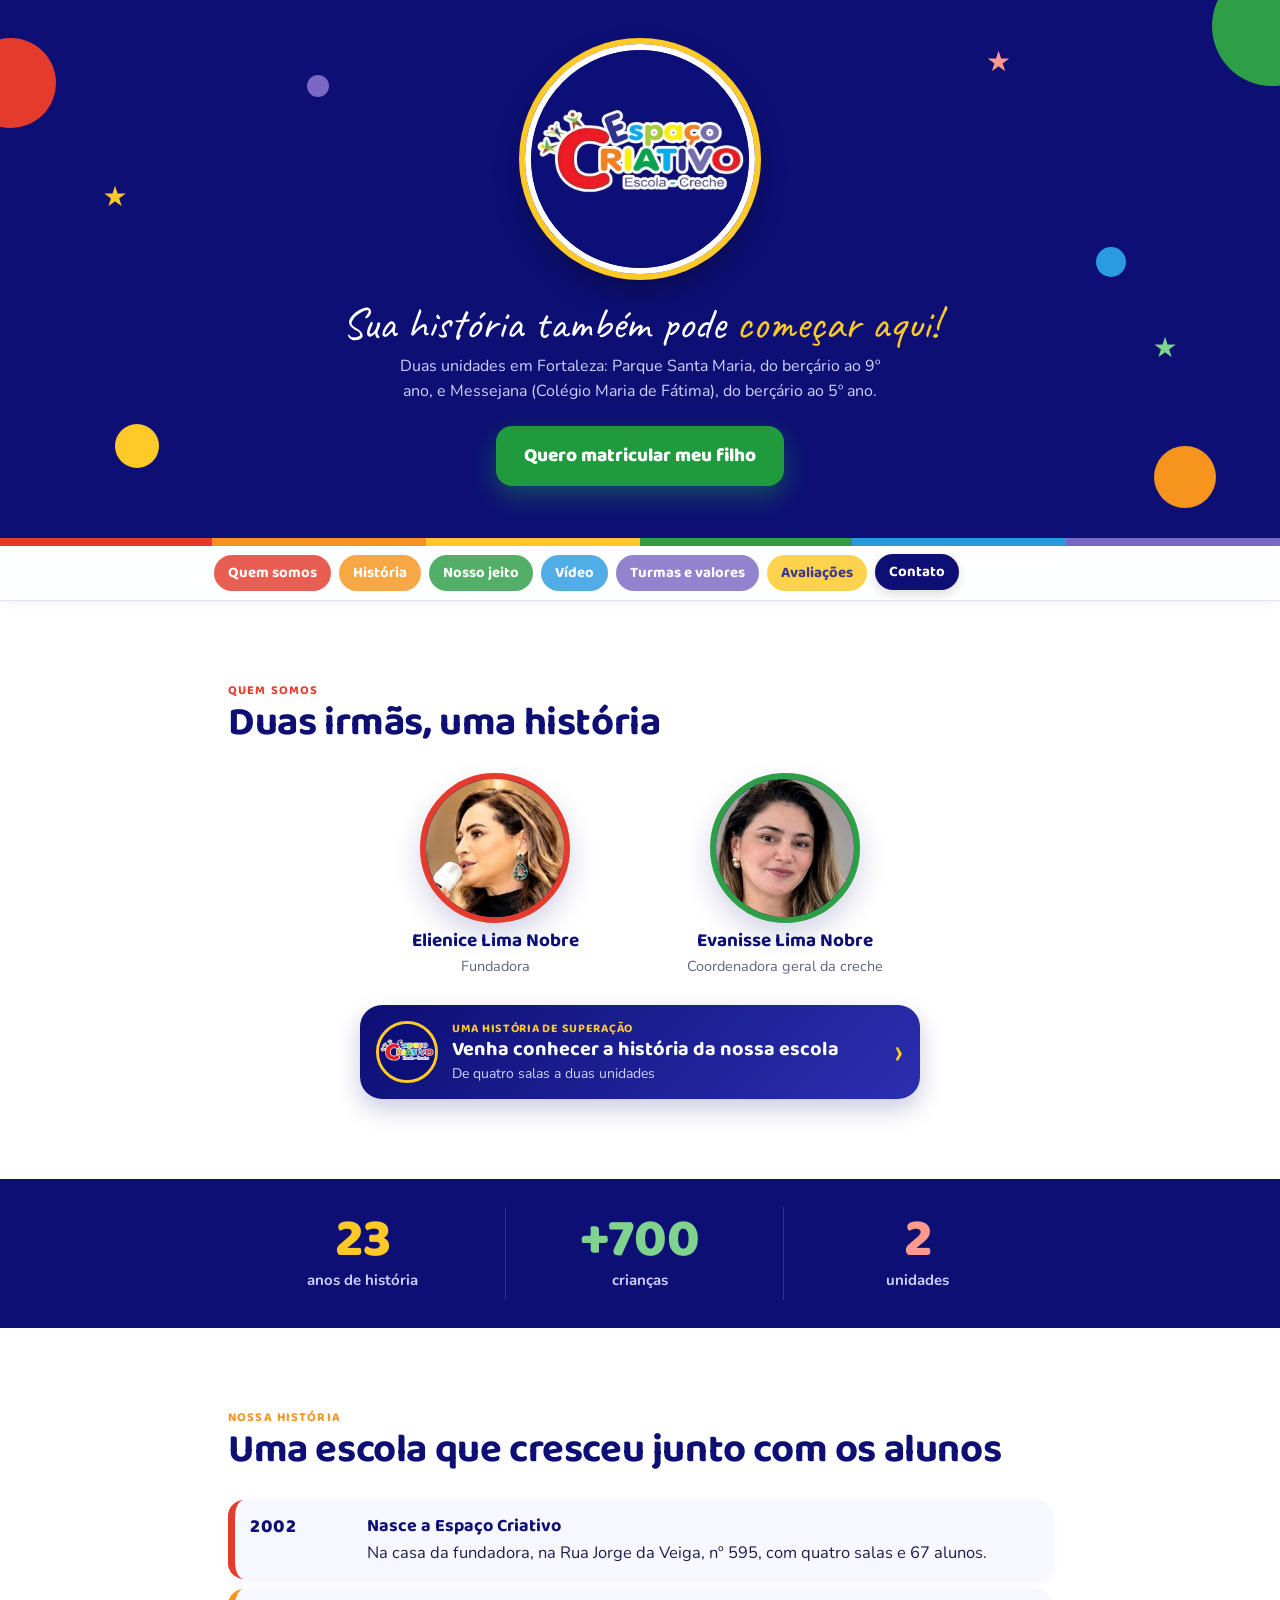
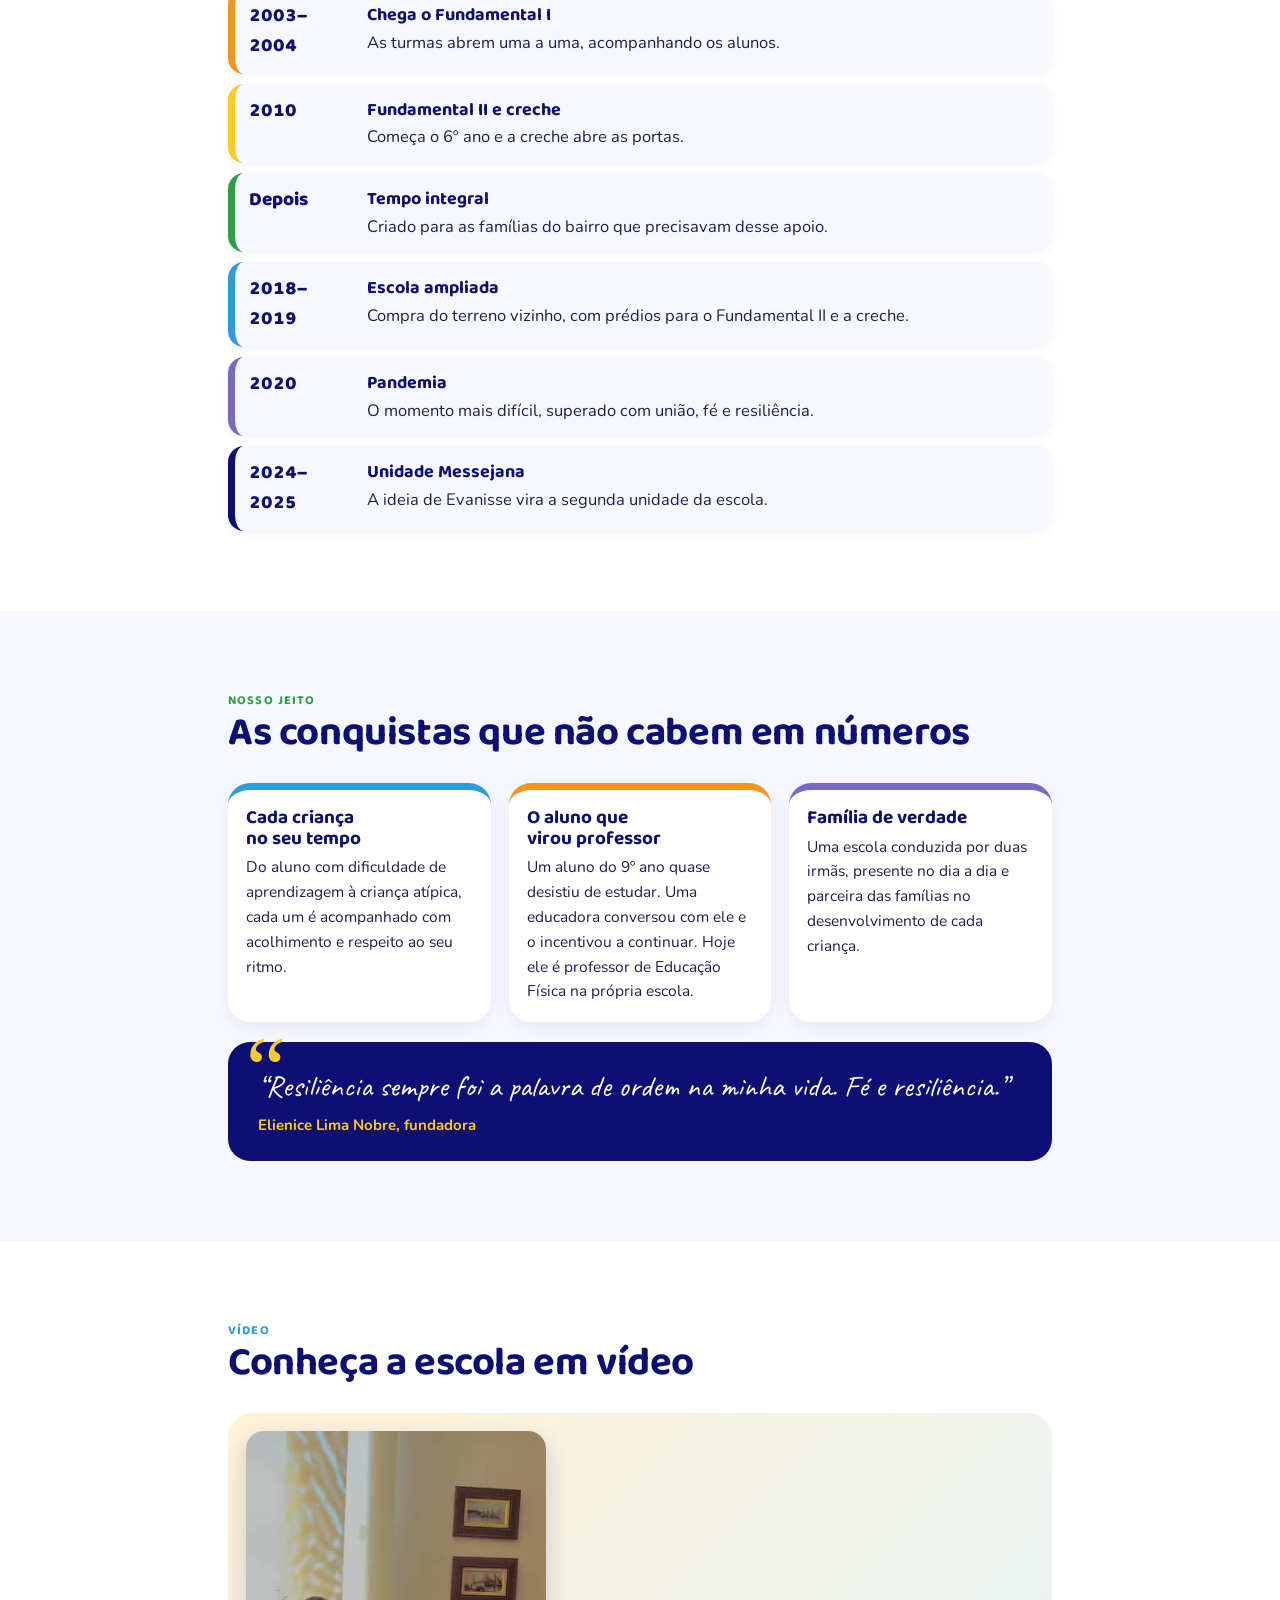
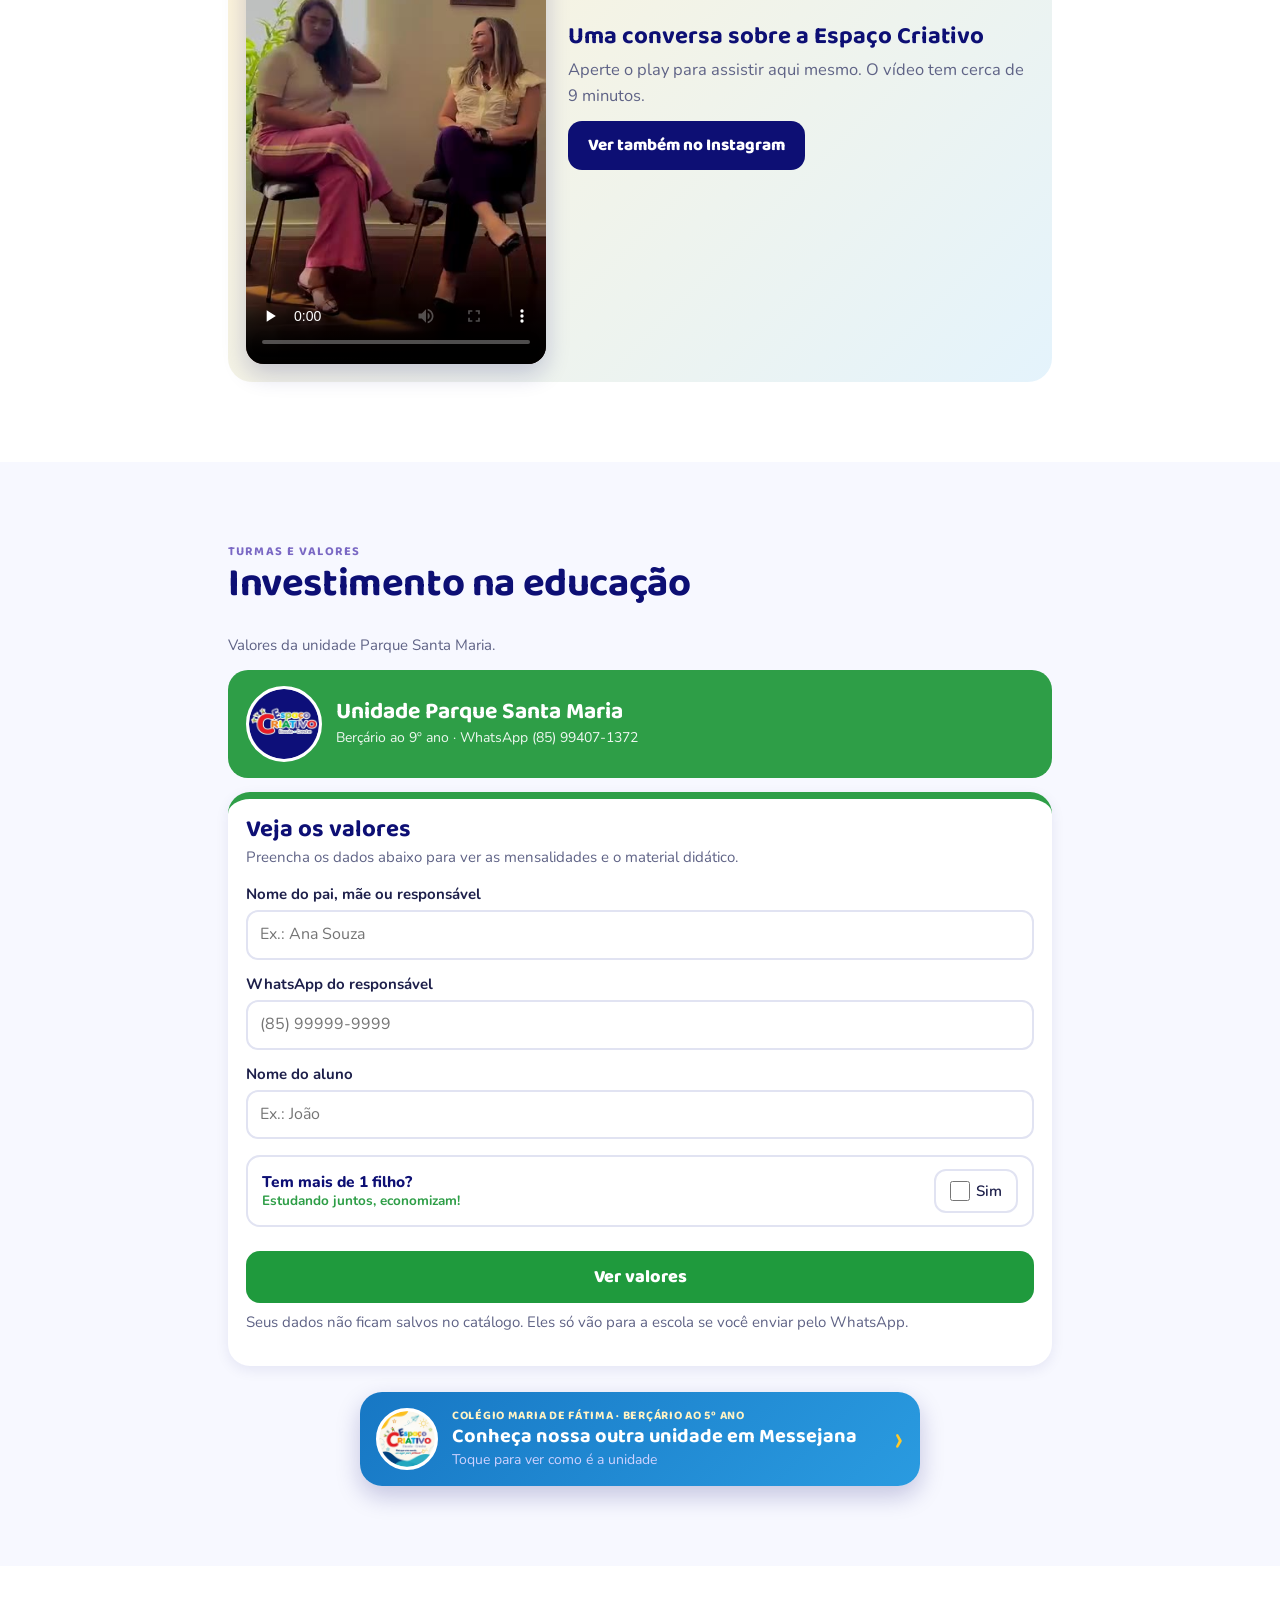
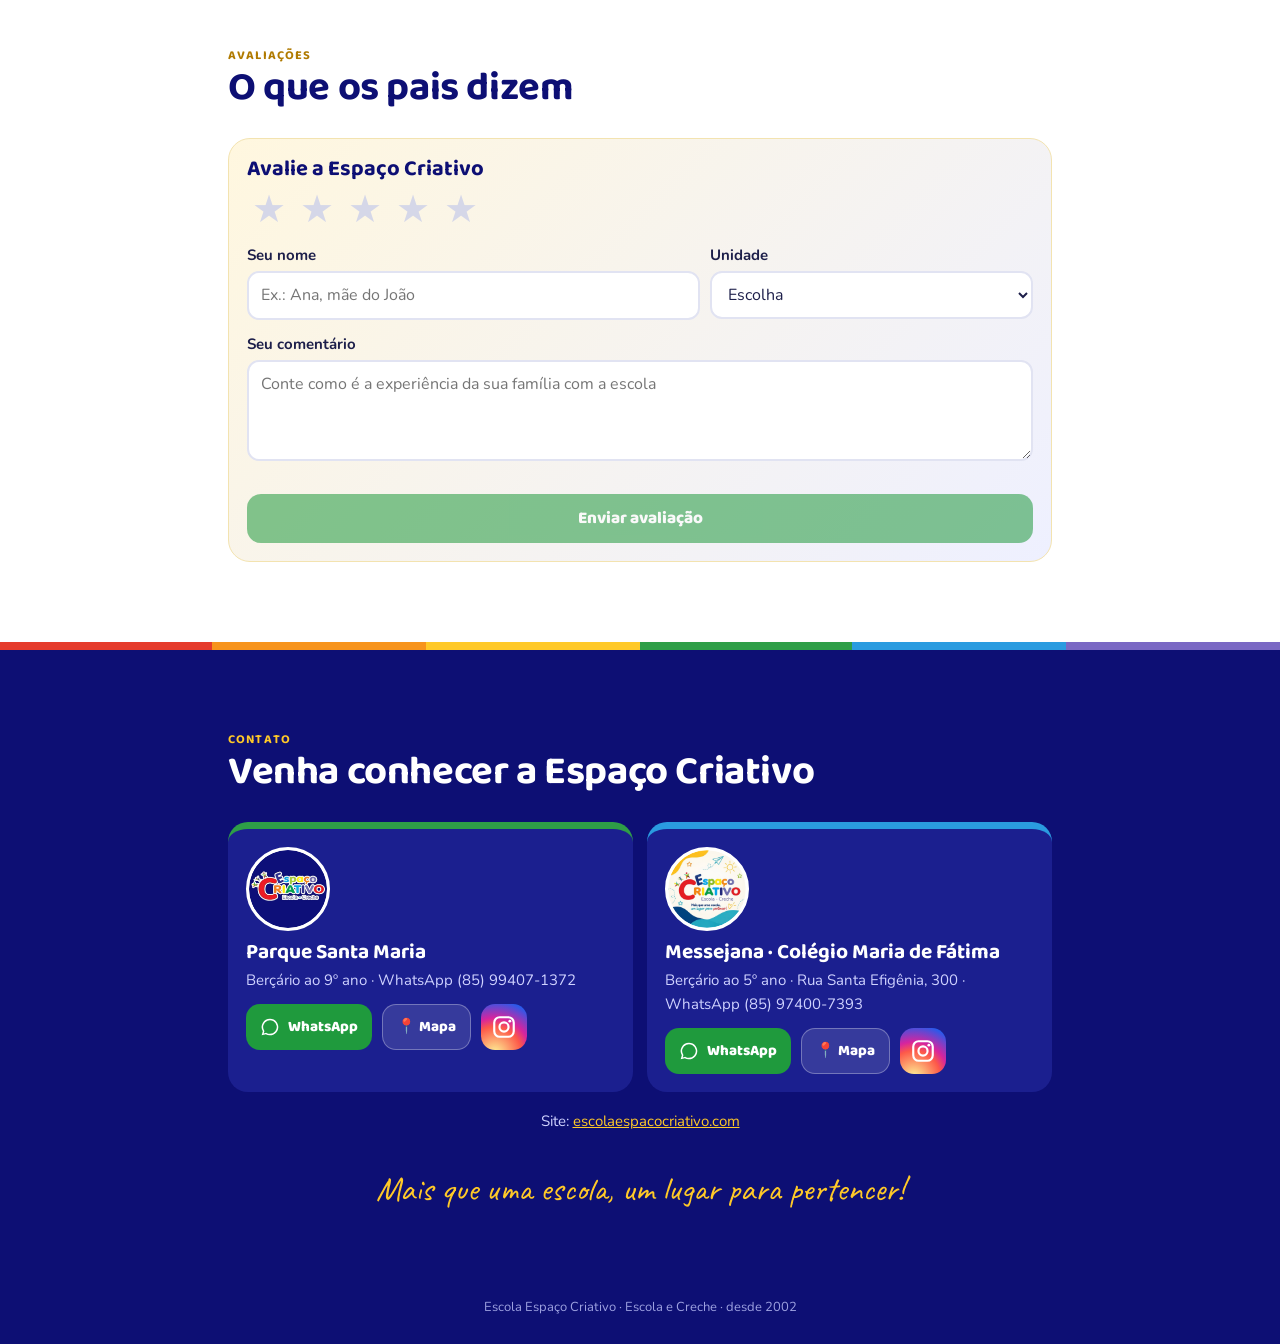
==== index.html @ 63aaa14f "Remove numeração do menu e das seções Co-Authored-By: Claude Opus 5.5 <noreply@anthropic.com> Claude" ====
<!DOCTYPE html>
<html lang="pt-BR">
<head>
<meta charset="utf-8">
<meta name="viewport" content="width=device-width, initial-scale=1">
<title>Catálogo Escola Espaço Criativo</title>
<meta name="description" content="Escola Espaço Criativo em Fortaleza: berçário, educação infantil e ensino fundamental. Conheça nossa história, turmas e fale com a escola pelo WhatsApp.">
<meta name="theme-color" content="#0d0f74">
<meta property="og:type" content="website">
<meta property="og:title" content="Escola Espaço Criativo · Mais que uma escola, um lugar para pertencer">
<meta property="og:description" content="Duas irmãs, uma história e mais de 700 crianças. Conheça a escola, as turmas e fale com a gente.">
<meta property="og:image" content="https://8rytdz8k66-cyber.github.io/catalogo-escolaespacocriativo/img/logo.png">
<meta property="og:url" content="https://8rytdz8k66-cyber.github.io/catalogo-escolaespacocriativo/">
<link rel="icon" href="img/logo.png">
<link rel="preconnect" href="https://fonts.googleapis.com">
<link rel="preconnect" href="https://fonts.gstatic.com" crossorigin>
<link href="https://fonts.googleapis.com/css2?family=Baloo+2:wght@600;700;800&family=Nunito:wght@400;600;700;800&family=Caveat:wght@700&display=swap" rel="stylesheet">
<style>
:root{
  /* Cores do logo: marinho de fundo + letras em arco-íris */
  --marinho:#0d0f74;
  --marinho-2:#1b1f8f;
  --vermelho:#e53b2c;
  --laranja:#f7941d;
  --amarelo:#ffc928;
  --verde:#2e9e47;
  --azul:#2a9be0;
  --lilas:#7a68c4;
  --papel:#f7f8ff;
  --branco:#ffffff;
  --tinta:#1d1f4a;
  --cinza:#5f6386;
  --linha:#e1e3f2;
  --display:"Baloo 2","Trebuchet MS",system-ui,sans-serif;
  --body:"Nunito","Segoe UI",system-ui,sans-serif;
  --script:"Caveat","Brush Script MT",cursive;
  /* Layout: coluna única pensada para celular, seções numeradas pelo menu */
  color-scheme: light;
}
*{box-sizing:border-box}
html{scroll-behavior:smooth}
@media (prefers-reduced-motion: reduce){html{scroll-behavior:auto}*{transition:none!important}}
body{margin:0;background:var(--papel);color:var(--tinta);font-family:var(--body);font-size:17px;line-height:1.6}
a{color:inherit}
:focus-visible{outline:3px solid var(--laranja);outline-offset:3px;border-radius:10px}
img{max-width:100%}
.wrap{max-width:880px;margin:0 auto;padding:0 18px}
h1,h2,h3{font-family:var(--display);line-height:1.1;text-wrap:balance;margin:0;color:var(--marinho)}
h2{font-size:clamp(28px,6vw,38px)}
h3{font-size:21px}
p{margin:0 0 14px}
.nota{color:var(--cinza);font-size:15px}
.arco{height:8px;background:linear-gradient(90deg,var(--vermelho) 0 16.6%,var(--laranja) 0 33.3%,var(--amarelo) 0 50%,var(--verde) 0 66.6%,var(--azul) 0 83.3%,var(--lilas) 0)}

/* Cabeçalho de seção */
.cab{display:flex;align-items:center;gap:12px;margin-bottom:22px}
.num{flex:none;width:44px;height:44px;border-radius:50%;display:grid;place-items:center;color:#fff;font-family:var(--display);font-weight:800;font-size:22px;background:var(--c)}
.cab small{display:block;font-family:var(--display);font-weight:700;color:var(--c);text-transform:uppercase;letter-spacing:.06em;font-size:13px}
section{padding:48px 0;scroll-margin-top:58px}
section.claro{background:var(--branco)}

/* Capa */
.capa{background:var(--marinho);color:#fff;text-align:center;position:relative;overflow:hidden;padding:34px 0 40px}
.capa .wrap{position:relative;z-index:1;display:flex;flex-direction:column;align-items:center}
.bolinhas{position:absolute;inset:0;pointer-events:none}
.bolinhas i{position:absolute;border-radius:50%}
.bolinhas b{position:absolute;font-size:28px;line-height:1}
.logo{width:min(230px,58vw);border-radius:50%;border:6px solid #fff;box-shadow:0 0 0 6px var(--amarelo),0 14px 30px rgba(0,0,0,.35)}
.capa h1{position:absolute;width:1px;height:1px;overflow:hidden;clip:rect(0 0 0 0)}
.slogan{font-family:var(--script);font-size:clamp(32px,8vw,44px);line-height:1.1;margin:22px 0 6px}
.slogan span{color:var(--amarelo)}
.capa .sub{color:#cfd2ff;max-width:32em;margin:0 0 22px}
.botoes{display:flex;flex-wrap:wrap;justify-content:center;gap:10px}
.btn{display:inline-flex;align-items:center;gap:8px;text-decoration:none;font-family:var(--display);font-weight:800;font-size:17px;padding:11px 20px;border-radius:14px;border:0;cursor:pointer}
.btn svg{width:20px;height:20px;flex:none}
.btn.zap{background:#25a244;color:#fff}
.btn.branco{background:#fff;color:var(--marinho)}
.btn.marinho{background:var(--marinho);color:#fff}

/* Menu */
.menu{position:sticky;top:0;z-index:20;background:rgba(255,255,255,.97);border-bottom:1px solid var(--linha)}
.menu-in{max-width:880px;margin:0 auto;padding:9px 14px;display:flex;gap:8px;overflow-x:auto;scrollbar-width:none}
.menu-in::-webkit-scrollbar{display:none}
.menu a{flex:none;text-decoration:none;font-family:var(--display);font-weight:700;font-size:15px;padding:6px 14px;border-radius:999px;color:#fff;background:var(--c)}

/* 1 Quem somos */
.circ{width:128px;height:128px;border-radius:50%;border:6px solid var(--c);overflow:hidden;box-shadow:0 8px 20px rgba(13,15,116,.15);transition:transform .15s;background:var(--marinho)}
.circ img{width:100%;height:100%;object-fit:cover;display:block}

/* Números */
.numeros{background:var(--marinho);padding:28px 0}
.nums{display:grid;grid-template-columns:repeat(3,1fr);gap:10px;text-align:center}
.nums b{display:block;font-family:var(--display);font-weight:800;font-size:clamp(36px,9vw,54px);line-height:1}
.nums span{color:#cfd2ff;font-weight:700;font-size:15px}

/* 2 História */
.tempo{list-style:none;margin:0;padding:0;display:grid;gap:10px}
.tempo li{display:grid;grid-template-columns:104px 1fr;gap:14px;padding:12px 14px;border-radius:16px;background:var(--papel);border-left:7px solid var(--c)}
.tempo .q{font-family:var(--display);font-weight:800;font-size:19px;color:var(--marinho);font-variant-numeric:tabular-nums}
.tempo b{display:block;font-family:var(--display);font-size:18px;color:var(--marinho)}
@media (max-width:480px){.tempo li{grid-template-columns:1fr;gap:0}}
.sub-h{margin:34px 0 12px}
.aspas{flex:none;width:52px;height:52px;border-radius:50%;background:var(--c);color:#fff;display:grid;place-items:center;font-family:Georgia,serif;font-size:40px;line-height:1;padding-top:14px}
.txt h3{color:var(--verde);margin:22px 0 8px;font-size:19px}

/* 3 Valores da escola */
.cards3{display:grid;grid-template-columns:repeat(auto-fit,minmax(230px,1fr));gap:14px}
.mini{background:#fff;border-radius:20px;padding:18px;border-top:7px solid var(--c);box-shadow:0 4px 14px rgba(13,15,116,.06)}
.mini h3{font-size:19px;margin-bottom:6px}
.mini p{font-size:15.5px;margin:0}
.citacao{margin:20px 0 0;padding:22px 24px;background:var(--marinho);color:#fff;border-radius:22px}
.citacao p{font-family:var(--script);font-size:30px;line-height:1.2;margin:0 0 8px}
.citacao cite{font-style:normal;font-weight:700;color:var(--amarelo);font-size:15px}

/* 4 Vídeo */
.video h3{font-size:24px}
.video p{color:var(--cinza);margin:6px 0 12px}
@media (max-width:480px){.video{flex-direction:column;align-items:flex-start}}

.video-box{display:grid;grid-template-columns:minmax(0,300px) 1fr;gap:22px;align-items:center;background:linear-gradient(135deg,#fff3d6,#e4f3fc);border-radius:24px;padding:18px}
.video-box video{width:100%;aspect-ratio:9/16;border-radius:18px;background:#000;display:block;box-shadow:0 10px 24px rgba(13,15,116,.2)}
.video-box h3{font-size:24px}
.video-box p{color:var(--cinza);margin:6px 0 12px}
@media (max-width:560px){.video-box{grid-template-columns:1fr}.video-box video{max-width:320px;margin:0 auto}}
/* 5 Valores */
.faixa{border-radius:20px;padding:16px 18px;color:#fff;background:var(--c);margin-bottom:14px}
.faixa b{display:block;font-family:var(--display);font-size:23px;line-height:1.1}
.faixa span{font-size:14px;opacity:.92}
.grade{display:grid;grid-template-columns:repeat(auto-fit,minmax(260px,1fr));gap:14px}
.card{background:#fff;border-radius:20px;padding:16px 18px;box-shadow:0 4px 14px rgba(13,15,116,.06)}
.etq{display:inline-block;font-family:var(--display);font-weight:700;font-size:13px;letter-spacing:.05em;text-transform:uppercase;color:#fff;background:var(--c);padding:3px 12px;border-radius:999px;margin-bottom:8px}
.tab{width:100%;border-collapse:collapse;font-variant-numeric:tabular-nums}
.tab td{padding:7px 0;border-bottom:1px dotted var(--linha);vertical-align:top}
.tab tr:last-child td{border-bottom:0}
.tab td:last-child{text-align:right;font-weight:800;white-space:nowrap;padding-left:10px}
.tab small{display:block;color:var(--cinza);font-weight:600;font-size:13px}
.tab.grande td:last-child{font-family:var(--display);font-size:21px}
.g{font-family:var(--display);font-weight:700;color:var(--cinza);font-size:13px;text-transform:uppercase;letter-spacing:.05em;margin:12px 0 0}
.selos{display:flex;flex-wrap:wrap;gap:8px;margin-top:14px}
.selos span{font-weight:700;font-size:14.5px;padding:7px 14px;border-radius:999px;background:#fff;border:2px solid var(--c);color:var(--tinta)}

.faixa.com-logo{display:flex;align-items:center;gap:14px}
.faixa.com-logo img{width:76px;height:76px;flex:none;border-radius:50%;border:3px solid #fff;background:#fff}
.unid-logo{width:84px;height:84px;border-radius:50%;border:3px solid #fff;background:#fff;display:block;margin-bottom:10px}
.fz label{display:block;font-weight:700;font-size:15px;margin:12px 0 4px}
.fz input[type=text],.fz select{width:100%;font:inherit;font-size:16px;padding:10px 12px;border:2px solid var(--linha);border-radius:12px;background:#fff;color:var(--tinta)}
.fz input[type=text]:focus,.fz select:focus{border-color:var(--azul);outline:none}
.fz-unid{border:0;padding:0;margin:0;display:grid;grid-template-columns:1fr;gap:8px}
.fz-unid legend{font-weight:700;font-size:15px;margin-bottom:6px;padding:0}
.fz-unid label{margin:0;border:2px solid var(--linha);border-radius:14px;padding:10px 12px;cursor:pointer;font-family:var(--display);font-size:16px;color:var(--marinho);line-height:1.15;background:#fff}
.fz-unid label small{display:block;font-family:var(--body);font-weight:600;font-size:12px;color:var(--cinza)}
.fz-unid label:has(input:checked){border-color:var(--verde);background:#e7f6ea}
.fz-unid input{accent-color:var(--verde);margin-right:4px}
.fz-dica{font-size:14px;color:var(--verde);font-weight:700;margin:6px 0 0}
.fz-valor{margin-top:16px;background:#fff;border:2px solid var(--amarelo);border-radius:16px;padding:12px 14px}
.fz-valor b{font-family:var(--display);color:var(--marinho);font-size:17px}
.fz-valor ul{list-style:none;margin:6px 0 0;padding:0}
.fz-valor li{display:flex;justify-content:space-between;gap:10px;padding:4px 0;font-variant-numeric:tabular-nums}
.fz-valor li strong{white-space:nowrap}
.fz-desc{font-size:14px;color:var(--cinza);margin:6px 0 0}
.fz-erro{color:var(--vermelho);font-weight:700;font-size:14px;margin:10px 0 0;min-height:1em}
.fz-enviar{width:100%;justify-content:center;margin-top:8px}
.fz-enviar[aria-disabled="true"]{opacity:.55}
.me-slogan{font-family:var(--display);font-weight:700;font-size:19px;color:var(--marinho);margin:4px 0 10px;text-align:center}
.difs{display:grid;grid-template-columns:1fr 1fr;gap:8px;margin-bottom:16px}
.difs span{background:#fff;border-left:6px solid var(--c);border-radius:12px;padding:9px 12px;font-weight:700;font-size:14.5px;line-height:1.25}
.ig{display:inline-grid;place-items:center;width:46px;height:46px;border-radius:14px;color:#fff;background:radial-gradient(circle at 30% 107%,#fdf497 0%,#fd5949 45%,#d6249f 60%,#285aeb 90%)}
.ig svg{width:26px;height:26px}
.carrossel{overflow:hidden;margin:0 -18px 22px;mask-image:linear-gradient(90deg,transparent,#000 6%,#000 94%,transparent)}
.trilho{display:flex;gap:14px;width:max-content;padding:4px 18px;animation:passa 30s linear infinite}
.carrossel:hover .trilho{animation-play-state:paused}
@keyframes passa{to{transform:translateX(-50%)}}
@media (prefers-reduced-motion: reduce){.trilho{animation:none}.carrossel{overflow-x:auto}}
.coment{margin:0;width:270px;flex:none;background:var(--papel);border-radius:18px;padding:14px 16px;border-top:6px solid var(--amarelo)}
.coment blockquote{margin:6px 0 8px;font-size:15.5px}
.coment figcaption{font-weight:700;font-size:14px;color:var(--marinho)}
.mini-est{color:var(--amarelo);letter-spacing:2px}
.avaliar{background:linear-gradient(135deg,#fff6db,#eef0ff);border-radius:22px;padding:18px}
.avaliar h3{font-size:22px}
.avaliar label{display:block;font-weight:700;font-size:15px;margin:12px 0 4px}
.avaliar input,.avaliar select,.avaliar textarea{width:100%;font:inherit;font-size:16px;padding:10px 12px;border:2px solid var(--linha);border-radius:12px;background:#fff;color:var(--tinta)}
.av-campos{display:grid;grid-template-columns:1.4fr 1fr;gap:10px}
@media (max-width:480px){.av-campos{grid-template-columns:1fr}}
.estrelas{display:flex;gap:4px;margin-top:6px}
.estrelas button{background:none;border:0;cursor:pointer;font-size:38px;line-height:1;color:#d5d7e8;padding:0 2px}
.estrelas button.on{color:var(--amarelo)}
#av-enviar[aria-disabled="true"]{opacity:.55}
details.card.ver summary{list-style:none;cursor:pointer;display:flex;flex-wrap:wrap;align-items:center;justify-content:space-between;gap:8px}
details.card.ver summary::-webkit-details-marker{display:none}
details.card.ver summary .etq{margin-bottom:0}
.ver-btn{font-family:var(--display);font-weight:700;font-size:15px;color:var(--c);border:2px solid var(--c);border-radius:999px;padding:4px 14px;background:#fff}
.ver-btn::after{content:" ▾"}
details.card.ver[open] .ver-btn{color:#fff;background:var(--c)}
details.card.ver[open] .ver-btn::after{content:" ▴"}
details.card.ver[open] .ver-btn{font-size:0;padding:4px 10px}
details.card.ver[open] .ver-btn::before{content:"Esconder";font-size:15px}
.ver-corpo{margin-top:10px}

.duas{display:grid;grid-template-columns:1fr 1fr;gap:16px;justify-items:center;text-align:center}
.duas figure{margin:0;display:flex;flex-direction:column;align-items:center;gap:8px}
.duas .circ{width:150px;height:150px;border-color:var(--c)}
@media (max-width:400px){.duas .circ{width:132px;height:132px}}
.duas b{display:block;font-family:var(--display);font-size:19px;color:var(--marinho);line-height:1.15}
.duas figcaption span{color:var(--cinza);font-size:14.5px}
.conheca{margin:26px auto 0;display:flex;align-items:center;gap:14px;width:100%;max-width:560px;text-align:left;border:0;cursor:pointer;font:inherit;color:#fff;background:linear-gradient(135deg,var(--marinho),#2a2fb0);border-radius:22px;padding:14px 16px;box-shadow:0 10px 24px rgba(13,15,116,.22)}
.conheca img{width:62px;height:62px;border-radius:50%;border:3px solid var(--amarelo);flex:none}
.conheca small{display:block;font-family:var(--display);font-weight:700;font-size:12px;text-transform:uppercase;letter-spacing:.06em;color:var(--amarelo)}
.conheca b{display:block;font-family:var(--display);font-size:20px;line-height:1.12}
.conheca em{display:block;font-style:normal;color:#cfd2ff;font-size:14px;margin-top:2px}
.conheca .seta{margin-left:auto;font-size:38px;line-height:1;color:var(--amarelo);flex:none}
.jcorpo h3{color:var(--vermelho);font-size:20px;margin:22px 0 8px}
.jcorpo .hc-fim{font-family:var(--script);font-size:28px;color:var(--verde)}
.conheca.me{background:linear-gradient(135deg,#1777c4,var(--azul))}
.conheca.me img{border-color:#fff;background:#fff}
.conheca.me small{color:#fff3c4}
.portao{background:#fff;border-radius:22px;padding:18px;box-shadow:0 4px 14px rgba(13,15,116,.08);border-top:7px solid var(--verde)}
.portao h3{font-size:22px}
.portao label{display:block;font-weight:700;font-size:15px;margin:12px 0 4px}
.portao select{width:100%;font:inherit;font-size:16px;padding:10px 12px;border:2px solid var(--linha);border-radius:12px;background:#fff;color:var(--tinta)}
.portao input[type=text]{width:100%;font:inherit;font-size:16px;padding:10px 12px;border:2px solid var(--linha);border-radius:12px;background:#fff;color:var(--tinta)}
.portao input[type=text]:focus{border-color:var(--verde);outline:none}
.pt-irmao{border:0;padding:0;margin:14px 0 0}
.pt-irmao legend{font-weight:700;font-size:15px;padding:0;margin-bottom:6px}
.pt-irmao label{display:inline-flex;align-items:center;gap:6px;margin:0 16px 0 0;font-weight:600;border:2px solid var(--linha);border-radius:12px;padding:8px 14px;background:#fff;cursor:pointer}
.pt-irmao label:has(input:checked){border-color:var(--verde);background:#e7f6ea}
.pt-irmao input{accent-color:var(--verde)}
.pt-ola{background:#e7f6ea;border-left:6px solid var(--verde);border-radius:12px;padding:10px 14px;font-weight:700;color:var(--marinho)}
#precos{scroll-margin-top:70px}
.pt-perg{margin:0 0 8px;font-size:16px;color:var(--marinho);font-weight:800}
.pt-irmao legend.pt-frase{display:block;width:100%;font-size:17px}
.pt-frase{margin:0 0 10px;background:#e7f6ea;color:var(--verde);font-weight:800;font-size:14.5px;border-radius:10px;padding:7px 12px}
/* 6 Unidades e contato */
.contato{background:var(--marinho);color:#fff}
.contato h2,.contato h3{color:#fff}
.unids{display:grid;grid-template-columns:repeat(auto-fit,minmax(260px,1fr));gap:14px;margin-top:18px}
.unid{background:var(--marinho-2);border-radius:20px;padding:18px;border-top:7px solid var(--c)}
.unid p{color:#cfd2ff;font-size:15px;margin:4px 0 12px}
.unid .botoes{justify-content:flex-start}
.unid .btn{font-size:15px;padding:9px 14px}
.unid .btn.branco{background:rgba(255,255,255,.12);color:#fff;border:1px solid rgba(255,255,255,.3)}
.fim{font-family:var(--script);font-size:34px;color:var(--amarelo);text-align:center;margin:30px 0 0}
footer{background:var(--marinho);color:#9da1e0;text-align:center;font-size:13px;padding:0 0 26px}

/* Janela das biografias */
dialog{border:0;padding:0;border-radius:24px;width:min(660px,94vw);max-height:88vh;background:var(--papel);color:var(--tinta);box-shadow:0 20px 60px rgba(0,0,0,.35);overflow:hidden}
dialog[open]{display:flex;flex-direction:column}
dialog::backdrop{background:rgba(13,15,116,.55)}
.jtopo{display:flex;gap:14px;align-items:center;padding:16px 18px;background:var(--marinho);color:#fff}
.jtopo img{width:64px;height:64px;border-radius:50%;object-fit:cover;border:4px solid var(--amarelo);flex:none}
.jtopo h2{color:#fff;font-size:21px}
.jtopo p{margin:2px 0 0;font-size:13.5px;color:#cfd2ff;line-height:1.35}
.fechar{margin-left:auto;align-self:flex-start;background:rgba(255,255,255,.15);color:#fff;border:0;width:40px;height:40px;border-radius:50%;font-size:26px;line-height:1;cursor:pointer;flex:none}
.jcorpo{overflow-y:auto;padding:20px 22px 26px}
.jcorpo .form{background:#fff;border-left:6px solid var(--azul);border-radius:12px;padding:10px 14px;margin-bottom:16px;font-size:15.5px}
.jcorpo .citacao p{font-size:27px}

/* ===== Refinamento visual (UX/UI) ===== */
html{scroll-padding-top:64px;-webkit-text-size-adjust:100%}
html.travado{overflow:hidden}
body{font-size:16.5px;-webkit-font-smoothing:antialiased;text-rendering:optimizeLegibility}
::selection{background:var(--amarelo);color:var(--marinho)}
section{padding:56px 0}
@media (min-width:768px){section{padding:80px 0}.wrap{padding:0 28px}}
main > section:nth-of-type(odd){background:var(--branco)}
main > section:nth-of-type(even){background:var(--papel)}
main > section.numeros,main > section.contato{background:var(--marinho)}
.cab{gap:14px;margin-bottom:28px}
.cab small{font-size:12.5px;letter-spacing:.09em}
h2{font-size:clamp(27px,5.6vw,40px);letter-spacing:-.01em}
.nota{line-height:1.5}
/* capa */
.capa{padding:44px 0 52px}
.slogan{margin-top:26px}
.capa .sub{font-size:16px;line-height:1.55}
.capa .btn.zap{font-size:19px;padding:15px 28px;border-radius:16px;box-shadow:0 10px 26px rgba(37,162,68,.4)}
/* botões: área de toque mínima de 44px e retorno visual */
.btn{min-height:46px;transition:transform .15s,box-shadow .15s,filter .15s}
.btn:hover{filter:brightness(1.06);transform:translateY(-1px)}
.btn:active{transform:translateY(1px)}
.btn.zap{background:#1f9a3d}
.ig{width:46px;height:46px;transition:transform .15s}.ig:hover{transform:scale(1.06)}
/* menu fixo */
.menu{backdrop-filter:saturate(1.4) blur(8px);-webkit-backdrop-filter:saturate(1.4) blur(8px);background:rgba(255,255,255,.9);box-shadow:0 2px 10px rgba(13,15,116,.06)}
.menu-in{scroll-snap-type:x proximity;mask-image:linear-gradient(90deg,#000 92%,transparent)}
.menu a{scroll-snap-align:start;opacity:.82;transition:opacity .2s,transform .2s;min-height:36px;display:inline-flex;align-items:center}
.menu a.ativo,.menu a:hover{opacity:1;transform:translateY(-1px);box-shadow:0 4px 12px rgba(0,0,0,.15)}
/* quem somos */
.duas{gap:20px;max-width:560px;margin:0 auto}
.duas .circ{box-shadow:0 12px 28px rgba(13,15,116,.18)}
.conheca{transition:transform .18s,box-shadow .18s}
.conheca:hover{transform:translateY(-2px);box-shadow:0 16px 32px rgba(13,15,116,.28)}
.conheca:active{transform:translateY(0)}
/* números */
.nums{gap:8px}
.nums > div{padding:6px 4px}
.nums > div + div{border-left:1px solid rgba(255,255,255,.15)}
/* linha do tempo */
.tempo{position:relative}
.tempo li{background:var(--branco);box-shadow:0 2px 10px rgba(13,15,116,.05)}
main > section:nth-of-type(odd) .tempo li{background:var(--papel)}
/* cards */
.mini,.card,.portao,.avaliar{border-radius:22px}
.mini{box-shadow:0 6px 18px rgba(13,15,116,.07)}
@media (min-width:768px){.cards3{gap:18px}}
.citacao{position:relative;padding:26px 26px 22px 30px}
.citacao::before{content:"“";position:absolute;top:-18px;left:18px;font-family:Georgia,serif;font-size:90px;line-height:1;color:var(--amarelo)}
/* vídeo */
.video-box video{object-fit:cover}
/* formulários */
.portao input,.portao select,.fz input,.fz select,.avaliar input,.avaliar select,.avaliar textarea{min-height:48px;transition:border-color .15s,box-shadow .15s}
.portao input:focus,.portao select:focus,.fz input:focus,.fz select:focus,.avaliar input:focus,.avaliar select:focus,.avaliar textarea:focus{border-color:var(--azul);box-shadow:0 0 0 4px rgba(42,155,224,.15);outline:none}
.portao input[aria-invalid="true"]{border-color:var(--vermelho)}
.portao button[type=submit]{font-size:18px;min-height:52px}
.portao h3{font-size:24px;margin-bottom:2px}
/* preços */
.tab td{padding:9px 0}
.tab td:last-child{color:var(--marinho)}
.selos span{background:var(--branco)}
/* avaliação */
.avaliar{background:linear-gradient(135deg,#fff7df,#eef0ff);border:1px solid #f3e3b0}
.estrelas button{min-width:44px;min-height:44px;transition:transform .12s}
.estrelas button:hover{transform:scale(1.12)}
/* contato */
.unid{transition:transform .18s}
.unid:hover{transform:translateY(-2px)}
.contato .nota a{color:var(--amarelo)}
/* janelas */
dialog[open]{animation:sobe .22s ease-out}
dialog::backdrop{backdrop-filter:blur(3px);-webkit-backdrop-filter:blur(3px)}
@keyframes sobe{from{transform:translateY(16px);opacity:0}to{transform:none;opacity:1}}
@media (max-width:560px){dialog{width:100%;max-width:100%;max-height:92vh;margin:auto 0 0;border-radius:24px 24px 0 0}}
.jcorpo p{max-width:62ch}
/* tablet */
@media (min-width:600px) and (max-width:1023px){.duas .circ{width:170px;height:170px}.grade{grid-template-columns:1fr 1fr}}
@media (prefers-reduced-motion:reduce){dialog[open]{animation:none}.trilho{animation:none}}
.pt-irmao{display:flex;align-items:center;justify-content:space-between;gap:12px;margin-top:16px;padding:12px 14px;border:2px solid var(--linha);border-radius:14px;background:#fff}
.pt-irmao .pt-perg{margin:0;font-size:15.5px;font-weight:800;color:var(--marinho);line-height:1.3}
.pt-irmao .pt-perg span,.pt-dica{display:block;font-weight:700;font-size:13.5px;color:var(--verde)}
.pt-sim{flex:none;display:inline-flex!important;align-items:center;gap:8px;margin:0!important;padding:8px 14px;border:2px solid var(--linha);border-radius:999px;font-weight:700;cursor:pointer;min-height:44px}
.portao .pt-sim input{width:20px;height:20px;min-height:0;padding:0;border:0;box-shadow:none;accent-color:var(--verde);margin:0}
.pt-sim:has(input:checked){border-color:var(--verde);background:#e7f6ea;color:var(--verde)}
.pt-irmao:has(input:checked){border-color:var(--verde)}
#pt-irmao-box{margin-top:4px}
.irmao-linha{border:2px dashed #cfe9d5;border-radius:14px;padding:10px 12px 12px;margin-top:10px;background:#fbfffb}
.irmao-cab{display:flex;justify-content:space-between;align-items:center}
.irmao-cab b{font-family:var(--display);color:var(--verde);font-size:16px}
.irmao-tira{border:0;background:none;color:var(--vermelho);font-weight:700;font-size:14px;cursor:pointer;padding:6px}
.irmao-linha label{display:block;font-weight:700;font-size:14.5px;margin:8px 0 4px}
.irmao-linha input,.irmao-linha select{width:100%;font:inherit;font-size:16px;padding:10px 12px;border:2px solid var(--linha);border-radius:12px;background:#fff;color:var(--tinta);min-height:46px}
.add-irmao{margin-top:10px;width:100%;border:2px solid var(--verde);background:#fff;color:var(--verde);font:inherit;font-family:var(--display);font-weight:700;font-size:16px;border-radius:14px;padding:10px;cursor:pointer;min-height:46px}
.add-irmao:hover{background:#e7f6ea}
.fz .pt-sim input{width:20px;height:20px;min-height:0;padding:0;border:0;box-shadow:none;accent-color:var(--verde);margin:0}
.fz .fz-irmao{margin-top:14px}
.fz-unid label{display:grid!important;grid-template-columns:auto 1fr;column-gap:10px;align-items:center}
.fz-unid label input{grid-row:span 2;width:20px;height:20px;min-height:0;margin:0}
.fz-unid label small{grid-column:2}
</style>
</head>
<body>

<header class="capa">
  <div class="bolinhas" aria-hidden="true">
    <i style="width:90px;height:90px;background:var(--vermelho);left:-34px;top:38px"></i>
    <i style="width:120px;height:120px;background:var(--verde);right:-52px;top:-34px"></i>
    <i style="width:44px;height:44px;background:var(--amarelo);left:9%;bottom:70px"></i>
    <i style="width:30px;height:30px;background:var(--azul);right:12%;top:46%"></i>
    <i style="width:62px;height:62px;background:var(--laranja);right:5%;bottom:30px"></i>
    <i style="width:22px;height:22px;background:var(--lilas);left:24%;top:14%"></i>
    <b style="left:8%;top:34%;color:var(--amarelo)">★</b>
    <b style="right:21%;top:9%;color:#ff9a8f">★</b>
    <b style="right:8%;top:62%;color:#7fd38f">★</b>
  </div>
  <div class="wrap">
    <img class="logo" src="img/logo.png" alt="Logo Espaço Criativo Escola e Creche" width="230" height="230" fetchpriority="high">
    <h1>Escola Espaço Criativo</h1>
    <p class="slogan">Sua história também pode <span>começar aqui!</span></p>
    <p class="sub">Duas unidades em Fortaleza: Parque Santa Maria, do berçário ao 9º ano, e Messejana (Colégio Maria de Fátima), do berçário ao 5º ano.</p>
    <div class="botoes">
      
      <button type="button" class="btn zap" data-form="sm">Quero matricular meu filho</button>
    </div>
  </div>
</header>
<div class="arco" aria-hidden="true"></div>

<nav class="menu" aria-label="Partes do catálogo">
  <div class="menu-in">
    <a href="#quem-somos" style="--c:var(--vermelho)">Quem somos</a>
    <a href="#historia" style="--c:var(--laranja)">História</a>
    <a href="#jeito" style="--c:var(--verde)">Nosso jeito</a>
    <a href="#video" style="--c:var(--azul)">Vídeo</a>
    <a href="#valores" style="--c:var(--lilas)">Turmas e valores</a>
    <a href="#avaliar" style="--c:var(--amarelo);color:var(--marinho)">Avaliações</a>
    <a href="#contato" style="--c:var(--marinho)">Contato</a>
  </div>
</nav>

<main>

<section id="quem-somos" class="claro" style="--c:var(--vermelho)">
  <div class="wrap">
    <div class="cab"><div><small>Quem somos</small><h2>Duas irmãs, uma história</h2></div></div>
    <div class="duas">
      <figure style="--c:var(--vermelho)"><span class="circ"><img src="img/elienice-rosto.jpg" alt="Elienice Lima Nobre" width="150" height="150" loading="lazy" decoding="async"></span><figcaption><b>Elienice Lima Nobre</b><span>Fundadora</span></figcaption></figure>
      <figure style="--c:var(--verde)"><span class="circ"><img src="img/evanisse-rosto.jpg" alt="Evanisse Lima Nobre" width="150" height="150" loading="lazy" decoding="async"></span><figcaption><b>Evanisse Lima Nobre</b><span>Coordenadora geral da creche</span></figcaption></figure>
    </div>
    <button type="button" class="conheca" data-historia>
      <img src="img/logo.png" alt="" loading="lazy" decoding="async">
      <span><small>Uma história de superação</small><b>Venha conhecer a história da nossa escola</b><em>De quatro salas a duas unidades</em></span>
      <span class="seta" aria-hidden="true">›</span>
    </button>
  </div>
</section>

<section class="numeros" aria-label="A escola em números">
  <div class="wrap nums">
    <div><b style="color:var(--amarelo)">23</b><span>anos de história</span></div>
    <div><b style="color:#7fd38f">+700</b><span>crianças</span></div>
    <div><b style="color:#ff9a8f">2</b><span>unidades</span></div>
  </div>
</section>

<section id="historia" style="--c:var(--laranja)">
  <div class="wrap">
    <div class="cab"><div><small>Nossa história</small><h2>Uma escola que cresceu junto com os alunos</h2></div></div>
    <ol class="tempo">
      <li style="--c:var(--vermelho)"><span class="q">2002</span><div><b>Nasce a Espaço Criativo</b>Na casa da fundadora, na Rua Jorge da Veiga, nº 595, com quatro salas e 67 alunos.</div></li>
      <li style="--c:var(--laranja)"><span class="q">2003–2004</span><div><b>Chega o Fundamental I</b>As turmas abrem uma a uma, acompanhando os alunos.</div></li>
      <li style="--c:var(--amarelo)"><span class="q">2010</span><div><b>Fundamental II e creche</b>Começa o 6º ano e a creche abre as portas.</div></li>
      <li style="--c:var(--verde)"><span class="q">Depois</span><div><b>Tempo integral</b>Criado para as famílias do bairro que precisavam desse apoio.</div></li>
      <li style="--c:var(--azul)"><span class="q">2018–2019</span><div><b>Escola ampliada</b>Compra do terreno vizinho, com prédios para o Fundamental II e a creche.</div></li>
      <li style="--c:var(--lilas)"><span class="q">2020</span><div><b>Pandemia</b>O momento mais difícil, superado com união, fé e resiliência.</div></li>
      <li style="--c:var(--marinho)"><span class="q">2024–2025</span><div><b>Unidade Messejana</b>A ideia de Evanisse vira a segunda unidade da escola.</div></li>
    </ol>

    
  </div>
</section>

<section id="jeito" class="claro" style="--c:var(--verde)">
  <div class="wrap">
    <div class="cab"><div><small>Nosso jeito</small><h2>As conquistas que não cabem em números</h2></div></div>
    <div class="cards3">
      <div class="mini" style="--c:var(--azul)"><h3>Cada criança no seu tempo</h3><p>Do aluno com dificuldade de aprendizagem à criança atípica, cada um é acompanhado com acolhimento e respeito ao seu ritmo.</p></div>
      <div class="mini" style="--c:var(--laranja)"><h3>O aluno que virou professor</h3><p>Um aluno do 9º ano quase desistiu de estudar. Uma educadora conversou com ele e o incentivou a continuar. Hoje ele é professor de Educação Física na própria escola.</p></div>
      <div class="mini" style="--c:var(--lilas)"><h3>Família de verdade</h3><p>Uma escola conduzida por duas irmãs, presente no dia a dia e parceira das famílias no desenvolvimento de cada criança.</p></div>
    </div>
    <blockquote class="citacao">
      <p>“Resiliência sempre foi a palavra de ordem na minha vida. Fé e resiliência.”</p>
      <cite>Elienice Lima Nobre, fundadora</cite>
    </blockquote>
  </div>
</section>

<section id="video" style="--c:var(--azul)">
  <div class="wrap">
    <div class="cab"><div><small>Vídeo</small><h2>Conheça a escola em vídeo</h2></div></div>
    <div class="video-box">
      <video controls playsinline preload="none" poster="img/video-capa.jpg" aria-label="Vídeo: uma conversa sobre a Espaço Criativo">
        <source src="img/video-escola.mp4" type="video/mp4">
      </video>
      <div>
        <h3>Uma conversa sobre a Espaço Criativo</h3>
        <p>Aperte o play para assistir aqui mesmo. O vídeo tem cerca de 9 minutos.</p>
        <a class="btn marinho" href="https://www.instagram.com/reel/DCl7bcJOU_U/" target="_blank" rel="noopener">Ver também no Instagram</a>
      </div>
    </div>
  </div>
</section>



<section id="valores" class="claro" style="--c:var(--lilas)">
  <div class="wrap">
    <div class="cab"><div><small>Turmas e valores</small><h2>Investimento na educação</h2></div></div>
    <p class="nota">Valores da unidade Parque Santa Maria.</p>
    <div class="painel" id="p-sm" style="--c:var(--verde)">
      <div class="faixa com-logo"><img src="img/logo.png" alt="Logo da unidade Parque Santa Maria" loading="lazy" decoding="async"><div><b>Unidade Parque Santa Maria</b><span>Berçário ao 9º ano · WhatsApp (85) 99407-1372</span></div></div>
      <form class="portao" id="portao" novalidate aria-describedby="pt-erro">
        <h3>Veja os valores</h3>
        <p class="nota">Preencha os dados abaixo para ver as mensalidades e o material didático.</p>
        <label for="pt-resp">Nome do pai, mãe ou responsável</label>
        <input id="pt-resp" required aria-required="true" type="text" autocomplete="name" placeholder="Ex.: Ana Souza">
        <label for="pt-zap">WhatsApp do responsável</label>
        <input id="pt-zap" required aria-required="true" type="text" inputmode="tel" autocomplete="tel" placeholder="(85) 99999-9999" maxlength="15">
        <label for="pt-aluno">Nome do aluno</label>
        <input id="pt-aluno" required aria-required="true" type="text" placeholder="Ex.: João">
        <div class="pt-irmao">
          <p class="pt-perg" id="pt-irmao-tit">Tem mais de 1 filho? <span>Estudando juntos, economizam!</span></p>
          <label class="pt-sim"><input type="checkbox" id="pt-irmao-sim" aria-describedby="pt-irmao-tit"> Sim</label>
        </div>
        <div id="pt-irmao-box" hidden>
          <div id="pt-irmaos"></div>
          <button type="button" class="add-irmao" id="pt-add">+ Adicionar outro filho</button>
        </div>
        <p class="fz-erro" id="pt-erro" role="alert" aria-live="assertive"></p>
        <button type="submit" class="btn zap" style="width:100%;justify-content:center">Ver valores</button>
        <p class="nota" style="margin-top:8px">Seus dados não ficam salvos no catálogo. Eles só vão para a escola se você enviar pelo WhatsApp.</p>
      </form>
      <div id="precos" hidden>
        <p class="pt-ola" id="pt-ola"></p>
        <div class="grade">
        <details class="card ver" style="--c:var(--vermelho)"><summary><span class="etq">Mensalidade</span><span class="ver-btn">Ver valores</span></summary><div class="ver-corpo">
          <table class="tab grande"><tr><td>Educação Infantil</td><td data-v="449.00">R$ 449,00</td></tr><tr><td>Fundamental I</td><td data-v="471.00">R$ 471,00</td></tr><tr><td>Fundamental II</td><td data-v="493.00">R$ 493,00</td></tr></table>
        </div></details>
        <details class="card ver" style="--c:var(--verde)"><summary><span class="etq">Berçário e integral</span><span class="ver-btn">Ver valores</span></summary><div class="ver-corpo">
          <table class="tab">
            <tr><td>Berçário integral<small>7h às 18h</small></td><td data-v="1220.00">R$ 1.220,00</td></tr>
            <tr><td>Berçário meio período<small>7h às 12h ou 13h às 18h</small></td><td data-v="720.00">R$ 720,00</td></tr>
            <tr><td>Contraturno escolar</td><td>R$ 1.030,00</td></tr>
            <tr><td>Diária integral</td><td>R$ 120,00</td></tr>
            <tr><td>Diária meio período</td><td>R$ 70,00</td></tr>
          </table>
        </div></details>
        <details class="card ver" style="--c:var(--azul)"><summary><span class="etq">Material didático</span><span class="ver-btn">Ver valores</span></summary><div class="ver-corpo">
          <table class="tab">
            <tr><td>Infantil I</td><td>R$ 299,00</td></tr><tr><td>Infantil II</td><td>R$ 439,00</td></tr><tr><td>Infantil III</td><td>R$ 637,89</td></tr><tr><td>Infantil IV</td><td>R$ 659,89</td></tr><tr><td>Infantil V</td><td>R$ 802,89</td></tr>
            <tr><td>1º ano</td><td>R$ 1.187,88</td></tr><tr><td>2º ano</td><td>R$ 1.301,88</td></tr><tr><td>3º ano</td><td>R$ 1.366,80</td></tr><tr><td>4º ano</td><td>R$ 1.426,80</td></tr><tr><td>5º ano</td><td>R$ 1.486,80</td></tr><tr><td>6º ao 9º ano</td><td>R$ 1.928,40</td></tr>
          </table>
        </div></details>
      </div>
      <div class="botoes" style="justify-content:flex-start;margin-top:14px"><button type="button" class="btn zap" data-form="sm">Pedir matrícula no Santa Maria</button></div>
      <div class="selos" style="--c:var(--verde)"><span>Desconto pagando até o dia 05</span><span>Agenda digital: R$ 60,00</span></div>
      </div>
    </div>

    
    <button type="button" class="conheca me" data-messejana>
      <img src="img/logo-messejana.png" alt="" loading="lazy" decoding="async">
      <span><small>Colégio Maria de Fátima · Berçário ao 5º ano</small><b>Conheça nossa outra unidade em Messejana</b><em>Toque para ver como é a unidade</em></span>
      <span class="seta" aria-hidden="true">›</span>
    </button>
  </div>
</section>

<section id="avaliar" style="--c:var(--amarelo)">
  <div class="wrap">
    <div class="cab"><div><small style="color:#b07a00">Avaliações</small><h2>O que os pais dizem</h2></div></div>
    <div class="carrossel" id="carrossel" hidden aria-live="polite"><div class="trilho" id="trilho"></div></div>
    <div class="avaliar">
      <h3>Avalie a Espaço Criativo</h3>
      <div class="estrelas" role="radiogroup" aria-label="Nota de 1 a 5">
        <button type="button" role="radio" aria-checked="false" data-n="1" aria-label="1 estrela">★</button><button type="button" role="radio" aria-checked="false" data-n="2" aria-label="2 estrelas">★</button><button type="button" role="radio" aria-checked="false" data-n="3" aria-label="3 estrelas">★</button><button type="button" role="radio" aria-checked="false" data-n="4" aria-label="4 estrelas">★</button><button type="button" role="radio" aria-checked="false" data-n="5" aria-label="5 estrelas">★</button>
      </div>
      <div class="av-campos">
        <div><label for="av-nome">Seu nome</label><input id="av-nome" required aria-required="true" type="text" placeholder="Ex.: Ana, mãe do João"></div>
        <div><label for="av-unid">Unidade</label><select id="av-unid"><option value="">Escolha</option><option value="sm">Parque Santa Maria</option><option value="me">Messejana</option></select></div>
      </div>
      <label for="av-txt">Seu comentário</label>
      <textarea id="av-txt" required aria-required="true" rows="3" placeholder="Conte como é a experiência da sua família com a escola"></textarea>
      <p class="fz-erro" id="av-erro" role="alert"></p>
      <a class="btn zap" id="av-enviar" href="#" target="_blank" rel="noopener" aria-disabled="true" style="width:100%;justify-content:center">Enviar avaliação</a>
    </div>
  </div>
</section>
<div class="arco" aria-hidden="true"></div>
<section id="contato" class="contato">
  <div class="wrap">
    <div class="cab" style="--c:var(--amarelo)"><div><small>Contato</small><h2>Venha conhecer a Espaço Criativo</h2></div></div>
    <div class="unids">
      <div class="unid" style="--c:var(--verde)">
        <img class="unid-logo" src="img/logo.png" alt="Logo da unidade Parque Santa Maria" loading="lazy" decoding="async">
        <h3>Parque Santa Maria</h3>
        <p>Berçário ao 9º ano · WhatsApp (85) 99407-1372</p>
        <div class="botoes">
          <button type="button" class="btn zap" data-form="sm"><svg viewBox="0 0 24 24" fill="currentColor" aria-hidden="true"><path d="M12 2a10 10 0 0 0-8.6 15.1L2 22l5-1.3A10 10 0 1 0 12 2zm0 18.2a8.2 8.2 0 0 1-4.2-1.1l-.3-.2-3 .8.8-2.9-.2-.3A8.2 8.2 0 1 1 12 20.2z"/></svg>WhatsApp</button>
          <a class="btn branco" href="https://maps.google.com/?q=-3.858689,-38.501865" target="_blank" rel="noopener">📍 Mapa</a>
          <a class="ig" href="https://www.instagram.com/criativoespaco_sm/" target="_blank" rel="noopener" aria-label="Instagram da unidade Parque Santa Maria"><svg viewBox="0 0 24 24" aria-hidden="true"><rect x="3" y="3" width="18" height="18" rx="5" fill="none" stroke="currentColor" stroke-width="2"/><circle cx="12" cy="12" r="4.2" fill="none" stroke="currentColor" stroke-width="2"/><circle cx="17.4" cy="6.6" r="1.3" fill="currentColor"/></svg></a>
        </div>
      </div>
      <div class="unid" style="--c:var(--azul)">
        <img class="unid-logo" src="img/logo-messejana.png" alt="Logo da unidade Messejana" loading="lazy" decoding="async">
        <h3>Messejana · Colégio Maria de Fátima</h3>
        <p>Berçário ao 5º ano · Rua Santa Efigênia, 300 · WhatsApp (85) 97400-7393</p>
        <div class="botoes">
          <a class="btn zap" href="https://wa.me/5585974007393" target="_blank" rel="noopener"><svg viewBox="0 0 24 24" fill="currentColor" aria-hidden="true"><path d="M12 2a10 10 0 0 0-8.6 15.1L2 22l5-1.3A10 10 0 1 0 12 2zm0 18.2a8.2 8.2 0 0 1-4.2-1.1l-.3-.2-3 .8.8-2.9-.2-.3A8.2 8.2 0 1 1 12 20.2z"/></svg>WhatsApp</a>
          <a class="btn branco" href="https://maps.app.goo.gl/7UgxG8nRy4DjcvGP6" target="_blank" rel="noopener">📍 Mapa</a>
          <a class="ig" href="https://www.instagram.com/eecmessejana/" target="_blank" rel="noopener" aria-label="Instagram da unidade Messejana"><svg viewBox="0 0 24 24" aria-hidden="true"><rect x="3" y="3" width="18" height="18" rx="5" fill="none" stroke="currentColor" stroke-width="2"/><circle cx="12" cy="12" r="4.2" fill="none" stroke="currentColor" stroke-width="2"/><circle cx="17.4" cy="6.6" r="1.3" fill="currentColor"/></svg></a>
        </div>
      </div>
    </div>
    
    <p class="nota" style="color:#cfd2ff;text-align:center;margin-top:18px">Site: <a href="https://escolaespacocriativo.com/" target="_blank" rel="noopener">escolaespacocriativo.com</a></p>
    <p class="fim">Mais que uma escola, um lugar para pertencer!</p>
  </div>
</section>
</main>
<footer>Escola Espaço Criativo · Escola e Creche · desde 2002</footer>







<template id="tpl-historia">
<p>Toda grande escola começa com alguém que acredita antes de todos. No caso da Espaço Criativo, essa pessoa foi Elienice Lima Nobre. Em 2002, já reconhecida como professora no bairro, ela tinha um sonho muito maior do que os recursos disponíveis. Decidiu não esperar: adaptou a própria residência, na Rua Jorge da Veiga, nº 595, e ali fundou a Escola Espaço Criativo.</p>
<p>A escola nasceu com quatro salas, cinco professoras e 67 alunos já no primeiro ano. Entre as educadoras estavam duas irmãs da fundadora. Uma delas, Evanisse Lima Nobre, iniciou sua trajetória exatamente ali, em sala de aula, ao lado das crianças.</p>
<p>Não havia uma grande equipe. As irmãs recebiam os alunos no portão, organizavam as salas, cuidavam da limpeza e da administração. Ao fim de cada dia, era a própria Elienice quem fechava as portas da escola. Cada detalhe carregava o cuidado de quem estava construindo algo com as próprias mãos.</p>
<h3>Crescer ao lado de cada aluno</h3>
<p>A confiança das famílias veio rápido, e as crianças não queriam sair. A resposta da escola foi crescer junto com elas: a cada turma que concluía uma etapa, abria-se a série seguinte. Assim chegaram o Ensino Fundamental I e, mais tarde, o Fundamental II.</p>
<p>Certo dia, um pai confidenciou que não tinha com quem deixar o filho durante o trabalho. Naquela época, o tempo integral era um privilégio de escolas de bairros nobres. No ano seguinte, a Espaço Criativo passou a oferecê-lo. A creche, iniciada em duas salas e uma cozinha adaptadas, cresceu sob a liderança de Evanisse até se transformar no Espaço Brincar.</p>
<h3>A prova mais difícil</h3>
<p>Em 2020, a pandemia fechou as portas da escola de forma repentina. Foi o período mais desafiador de toda a sua história, marcado por incertezas, receios e perguntas ainda sem resposta.</p>
<p>Mesmo assim, a educação não parou. A escola se reinventou para manter vivo o vínculo com alunos e famílias. No retorno, foi preciso reconstruir rotinas, readaptar as crianças e recuperar o tempo perdido. Foram anos de dedicação intensa, e a Espaço Criativo atravessou esse momento de pé, mais unida do que nunca.</p>
<h3>Uma história que resume todas as outras</h3>
<p>Entre tantas trajetórias, uma traduz com perfeição o que a escola representa. Um aluno do 9º ano, mais velho que os colegas, procurou uma educadora e anunciou que iria abandonar os estudos. Ela parou, ouviu com atenção e acreditou nele. Ele decidiu ficar.</p>
<p>Anos depois, aquele mesmo aluno se formou em Educação Física e retornou à Espaço Criativo, desta vez como professor, trabalhando lado a lado com quem ajudou a transformar o seu futuro.</p>
<h3>Um novo capítulo em Messejana</h3>
<p>A casa de quatro salas tornou-se uma instituição que hoje acolhe mais de 700 crianças. Com a escola fortalecida, Evanisse propôs levar esse jeito de educar a uma nova comunidade, e Elienice abraçou a ideia de imediato. Assim nasceu a unidade Messejana, no Colégio Maria de Fátima, dedicada a crianças do berçário ao 5º ano.</p>
<p>Ao longo de mais de duas décadas, muita coisa mudou. A essência, porém, permanece a mesma: chamar cada criança pelo nome, respeitar o tempo de cada uma e caminhar de mãos dadas com as famílias.</p>
<blockquote class="citacao"><p>“Resiliência sempre foi a palavra de ordem na minha vida. Fé e resiliência.”</p><cite>Elienice Lima Nobre, fundadora</cite></blockquote>
<p class="hc-fim">Mais que uma escola, um lugar para pertencer.</p>
</template>

<template id="tpl-messejana">
  <p style="text-align:center"><img src="img/logo-messejana.png" alt="Logo da unidade Messejana" style="width:150px;height:150px;border-radius:50%;border:4px solid var(--azul)" loading="lazy" decoding="async"></p>
  <p class="me-slogan">Educação que desenvolve <span style="color:var(--verde)">mente</span>, <span style="color:var(--laranja)">coração</span> e <span style="color:var(--azul)">conexões</span> para a vida.</p>
  <p>A unidade Messejana é o capítulo mais novo da história da Espaço Criativo. Nasceu de uma ideia de Evanisse e leva para uma nova comunidade o mesmo jeito de cuidar e ensinar que acompanha a escola desde 2002.</p>
  <p><b>Atende do berçário ao 5º ano</b>, preparando para o presente e inspirando o futuro.</p>
  <div class="difs">
    <span style="--c:var(--azul)">Acolhimento que abraça</span>
    <span style="--c:var(--vermelho)">Desenvolvimento socioemocional</span>
    <span style="--c:var(--laranja)">Parceria com as famílias</span>
    <span style="--c:var(--verde)">Inglês integrado na prática</span>
  </div>
  <p class="nota">Rua Santa Efigênia, 300 · Messejana, Fortaleza</p>
  <div class="botoes" style="justify-content:flex-start">
    <a class="btn zap" href="https://wa.me/5585974007393" target="_blank" rel="noopener">WhatsApp da unidade</a>
    <a class="btn marinho" href="https://maps.app.goo.gl/7UgxG8nRy4DjcvGP6" target="_blank" rel="noopener">📍 Como chegar</a>
    <a class="ig" href="https://www.instagram.com/eecmessejana/" target="_blank" rel="noopener" aria-label="Instagram da unidade Messejana"><svg viewBox="0 0 24 24" aria-hidden="true"><rect x="3" y="3" width="18" height="18" rx="5" fill="none" stroke="currentColor" stroke-width="2"/><circle cx="12" cy="12" r="4.2" fill="none" stroke="currentColor" stroke-width="2"/><circle cx="17.4" cy="6.6" r="1.3" fill="currentColor"/></svg></a>
  </div>
  <p class="nota" style="margin-top:12px">Valores e matrículas da unidade Messejana pelo WhatsApp.</p>
</template>

<dialog id="janela" aria-labelledby="jnome">
  <div class="jtopo">
    <img id="jfoto" src="" alt="">
    <div><h2 id="jnome"></h2><p id="jcargo"></p></div>
    <button type="button" class="fechar" id="fechar" aria-label="Fechar">×</button>
  </div>
  <div class="jcorpo" id="jcorpo"></div>
</dialog>

<script>
(function(){
  var d=document.getElementById('janela');
  document.getElementById('fechar').addEventListener('click',function(){d.close();});
  d.addEventListener('click',function(e){if(e.target===d)d.close();});
})();
</script>
<script>
function soDig(v){return (v||'').replace(/\D/g,'');}
function mascara(v){v=soDig(v).slice(0,11);return v.replace(/(\d{3})(\d)/,'$1.$2').replace(/(\d{3})(\d)/,'$1.$2').replace(/(\d{3})(\d{1,2})$/,'$1-$2');}
function mascaraTel(v){v=soDig(v).slice(0,11);if(v.length<=2)return v.length?'('+v:'';if(v.length<=6)return '('+v.slice(0,2)+') '+v.slice(2);if(v.length<=10)return '('+v.slice(0,2)+') '+v.slice(2,6)+'-'+v.slice(6);return '('+v.slice(0,2)+') '+v.slice(2,7)+'-'+v.slice(7);}
function telOk(v){var d=soDig(v);return (d.length===11&&d[2]==='9')||d.length===10;}
function cpfOk(v){var c=soDig(v);if(c.length!==11||/^(\d)\1{10}$/.test(c))return false;
  for(var t=9;t<11;t++){var s=0;for(var i=0;i<t;i++)s+=+c[i]*(t+1-i);var d=(s*10)%11%10;if(d!==+c[t])return false;}return true;}
</script>
<script>
var SERIES=["Berçário", "Infantil I", "Infantil II", "Infantil III", "Infantil IV", "Infantil V", "1º ano", "2º ano", "3º ano", "4º ano", "5º ano", "6º ano", "7º ano", "8º ano", "9º ano"];
function listaIrmaos(box,pref,aoMudar){
  var n=0;
  function linha(dados){
    n++; var id=pref+'-ir'+n, el=document.createElement('div'); el.className='irmao-linha';
    el.innerHTML='<div class="irmao-cab"><b></b><button type="button" class="irmao-tira" aria-label="Remover">Remover</button></div>'+
      '<label for="'+id+'-n">Nome</label><input id="'+id+'-n" type="text" placeholder="Nome do aluno">'+
      '<label for="'+id+'-s">Série</label><select id="'+id+'-s"><option value="">Escolha a série</option>'+SERIES.map(function(x){return '<option>'+x+'</option>';}).join('')+'</select>';
    if(dados){el.querySelector('input').value=dados.nome||'';el.querySelector('select').value=dados.serie||'';}
    el.querySelector('.irmao-tira').addEventListener('click',function(){el.remove();renum();aoMudar&&aoMudar();});
    el.querySelector('input').addEventListener('input',function(){aoMudar&&aoMudar();});
    el.querySelector('select').addEventListener('change',function(){aoMudar&&aoMudar();});
    box.appendChild(el); renum();
  }
  function renum(){var ls=box.querySelectorAll('.irmao-linha');ls.forEach(function(l,i){l.querySelector('b').textContent=(i+2)+'º filho';l.querySelector('.irmao-tira').hidden=ls.length===1;});}
  return {
    adiciona:function(d){linha(d);aoMudar&&aoMudar();},
    garante:function(){if(!box.children.length)linha();},
    limpa:function(){box.innerHTML='';},
    lista:function(){return [].map.call(box.querySelectorAll('.irmao-linha'),function(l){return {nome:l.querySelector('input').value.trim(),serie:l.querySelector('select').value};});},
    ok:function(){var l=this.lista();return l.length>0&&l.every(function(x){return x.nome&&x.serie;});},
    define:function(arr){box.innerHTML='';(arr||[]).forEach(function(x){linha(x);});}
  };
}
</script>
<dialog id="formzap" aria-labelledby="fz-tit">
  <div class="jtopo" style="background:#1f8f3c">
    <div><h2 id="fz-tit">Fale com a escola pelo WhatsApp</h2><p>Preencha os dados e veja o valor da turma. A mensagem já vai pronta.</p></div>
    <button type="button" class="fechar" data-fecha aria-label="Fechar">×</button>
  </div>
  <form class="jcorpo fz" id="fz" novalidate>
    <fieldset class="fz-unid"><legend>Unidade</legend>
      <label><input type="radio" name="unid" value="sm" id="fz-sm" checked> Parque Santa Maria<small>Berçário ao 9º ano</small></label>
    </fieldset>
    <label for="fz-resp">Nome do pai, mãe ou responsável</label>
    <input id="fz-resp" required aria-required="true" type="text" autocomplete="name" placeholder="Ex.: Ana Souza">
    <label for="fz-zap">WhatsApp do responsável</label>
    <input id="fz-zap" required aria-required="true" type="text" inputmode="tel" autocomplete="tel" placeholder="(85) 99999-9999" maxlength="15">
    <label for="fz-crianca">Nome da criança</label>
    <input id="fz-crianca" required aria-required="true" type="text" placeholder="Ex.: Joãozinho">
    <div class="pt-irmao fz-irmao">
      <p class="pt-perg" id="fz-irmao-tit">Tem mais de 1 filho? <span>Estudando juntos, economizam!</span></p>
      <label class="pt-sim"><input type="checkbox" id="fz-irmao" aria-describedby="fz-irmao-tit"> Sim</label>
    </div>
    <div id="fz-irmao-box" hidden><div id="fz-irmaos"></div><button type="button" class="add-irmao" id="fz-add">+ Adicionar outro filho</button></div>
    <label for="fz-idade">Idade da criança</label>
    <select id="fz-idade"><option value="">Escolha a idade</option></select>
    <label for="fz-turma">Turma</label>
    <select id="fz-turma"><option value="">Escolha a unidade primeiro</option></select>
    <p class="fz-dica" id="fz-dica"></p>
    <div id="fz-turno-box" hidden>
      <label for="fz-turno">Horário do berçário</label>
      <select id="fz-turno"></select>
    </div>
    <div id="fz-int-box" hidden>
      <label for="fz-int">Tempo integral (opcional)</label>
      <select id="fz-int"></select>
    </div>
    <div class="fz-valor" id="fz-valor" hidden></div>
    <p class="fz-erro" id="fz-erro" role="alert"></p>
    <a class="btn zap fz-enviar" id="fz-enviar" href="#" target="_blank" rel="noopener" aria-disabled="true">
      <svg viewBox="0 0 24 24" fill="currentColor" aria-hidden="true"><path d="M12 2a10 10 0 0 0-8.6 15.1L2 22l5-1.3A10 10 0 1 0 12 2zm0 18.2a8.2 8.2 0 0 1-4.2-1.1l-.3-.2-3 .8.8-2.9-.2-.3A8.2 8.2 0 1 1 12 20.2z"/></svg>
      Enviar para o WhatsApp da escola
    </a>
    <p class="nota" style="margin-top:10px">Os valores são os do catálogo. A escola confirma a turma e os valores no atendimento.</p>
  </form>
</dialog>

<script>
(function(){
  var NUM={sm:'5585994071372',me:'5585974007393'};
  var NOME={sm:'Parque Santa Maria',me:'Messejana (Colégio Maria de Fátima)'};
  var brl=function(v){return v.toLocaleString('pt-BR',{style:'currency',currency:'BRL'});};
  var MAT={'Infantil I':299,'Infantil II':439,'Infantil III':637.89,'Infantil IV':659.89,'Infantil V':802.89,'1º ano':1187.88,'2º ano':1301.88,'3º ano':1366.80,'4º ano':1426.80,'5º ano':1486.80,'6º ano':1928.40,'7º ano':1928.40,'8º ano':1928.40,'9º ano':1928.40};
  var TURMAS={
    sm:['Berçário','Infantil I','Infantil II','Infantil III','Infantil IV','Infantil V','1º ano','2º ano','3º ano','4º ano','5º ano','6º ano','7º ano','8º ano','9º ano'],
    me:['Berçário','Infantil I','Infantil II','Infantil III','Infantil IV','Infantil V','1º ano','2º ano','3º ano','4º ano','5º ano']
  };
  var IDADE2TURMA={0:'Berçário',1:'Infantil I',2:'Infantil II',3:'Infantil III',4:'Infantil IV',5:'Infantil V',6:'1º ano',7:'2º ano',8:'3º ano',9:'4º ano',10:'5º ano',11:'6º ano',12:'7º ano',13:'8º ano',14:'9º ano'};
  var BERC={sm:[['Integral (7h às 18h)',1220],['Meio período (7h às 12h ou 13h às 18h)',720]],
            me:[['Integral (7h às 17h)',1750],['Integral (7h às 18h)',1900],['Meio período (7h às 12h ou 13h às 18h)',900]]};
  var INT={sm:[['Contraturno escolar',1030]],me:[['Tempo integral até as 17h',940],['Tempo integral até as 18h',1050]]};
  function mensal(u,t){
    if(/^Infantil/.test(t))return u==='sm'?449:650;
    var n=parseInt(t,10);
    if(n>=1&&n<=5)return u==='sm'?471:750;
    if(n>=6)return 493;
    return 0;
  }
  var d=document.getElementById('formzap'), $=function(id){return document.getElementById(id);};
  var irmaosFz;
  var sel={idade:$('fz-idade'),turma:$('fz-turma'),turno:$('fz-turno'),int:$('fz-int')};
  for(var i=0;i<=14;i++){var o=document.createElement('option');o.value=i;o.textContent=i===0?'Menos de 1 ano':(i+(i===1?' ano':' anos'));sel.idade.appendChild(o);}
  function unid(){var r=document.querySelector('input[name=unid]:checked');return r?r.value:'';}
  function enche(select,itens,vazio){select.innerHTML='';if(vazio){var o=document.createElement('option');o.value='';o.textContent=vazio;select.appendChild(o);}itens.forEach(function(it,k){var o=document.createElement('option');if(Array.isArray(it)){o.value=k;o.textContent=it[0]+' · '+brl(it[1]);}else{o.value=it;o.textContent=it;}select.appendChild(o);});}
  function trocaUnidade(){
    var u=unid(); var atual=sel.turma.value;
    enche(sel.turma,u?TURMAS[u]:[],u?'Escolha a turma':'Escolha a unidade primeiro');
    if(u&&TURMAS[u].indexOf(atual)>-1)sel.turma.value=atual;
    if(u){enche(sel.turno,BERC[u]);enche(sel.int,INT[u],'Não, só meio período');}
    sugere(false); atualiza();
  }
  function sugere(forca){
    var u=unid(), id=sel.idade.value; var dica=$('fz-dica'); dica.textContent='';
    if(id==='')return;
    var t=IDADE2TURMA[id];
    if(u==='me'&&parseInt(id,10)>10){dica.textContent='A unidade Messejana atende até o 5º ano. Para essa idade, escolha a unidade Parque Santa Maria.';return;}
    if(u&&(forca||!sel.turma.value)){sel.turma.value=t;dica.textContent='Sugerimos a turma '+t+' pela idade. Você pode trocar se precisar.';}
  }
  function atualiza(){
    var u=unid(), t=sel.turma.value, box=$('fz-valor'), linhas=[], msg=[];
    var berc=t==='Berçário';
    $('fz-turno-box').hidden=!(u&&berc);
    $('fz-int-box').hidden=!(u&&t&&!berc&&(u==='sm'||mensal(u,t)));
    if(u==='sm'&&t&&parseInt(t,10)>=6)$('fz-int-box').hidden=false;
    var total=0;
    if(u&&t){
      var dsc=($('fz-irmao').checked?'sim':'nao')==='sim'?10:0;
      if(berc){var b=BERC[u][sel.turno.value||0];linhas.push(['Berçário · '+b[0],b[1]-dsc]);total+=b[1]-dsc;}
      else{var m=mensal(u,t)-dsc;linhas.push(['Mensalidade · '+t,m]);total+=m;}
      if(!berc&&sel.int.value!==''){var it=INT[u][sel.int.value];linhas.push([it[0],it[1]]);total+=it[1];}
    }
    var liberado=$('fz-resp').value.trim()&&telOk($('fz-zap').value)&&$('fz-crianca').value.trim();
    $('fz-irmao-box').hidden=($('fz-irmao').checked?'sim':'nao')!=='sim'; if(($('fz-irmao').checked?'sim':'nao')==='sim')irmaosFz.garante();
    if(linhas.length&&!liberado){box.innerHTML='<p class="fz-desc" style="margin:0">Preencha o nome do responsável, o WhatsApp e o nome da criança para ver o valor.</p>';box.hidden=false;}
    else if(linhas.length){
      var h='<b>Valor para '+(t)+' · '+(u==='sm'?'Santa Maria':'Messejana')+'</b><ul>';
      linhas.forEach(function(l){h+='<li><span>'+l[0]+'</span><strong>'+brl(l[1])+'</strong></li>';});
      h+='</ul>';
      if(u==='me'){var base=linhas[0][1];h+='<p class="fz-desc">Matrícula em novembro: '+linhas[0][0].split(' · ')[0].toLowerCase()+' com 10% de desconto ('+brl(base*0.9)+'). Em dezembro: 5% ('+brl(base*0.95)+').</p>';}
      var mt=MAT[t]; if(mt){h+='<p class="fz-desc">Material didático do '+t+': '+brl(mt)+'.</p>';}
      box.innerHTML=h;box.hidden=false;
    }else{box.hidden=true;}
    var resp=$('fz-resp').value.trim(), cri=$('fz-crianca').value.trim(), id=sel.idade.value;
    var zap=$('fz-zap').value, irm=($('fz-irmao').checked?'sim':'nao');
    var ok=u&&resp&&telOk(zap)&&cri&&irm&&(irm==='nao'||irmaosFz.ok())&&id!==''&&t&&!(u==='me'&&parseInt(id,10)>10);
    var a=$('fz-enviar');
    if(ok){
      msg.push('Olá! Vim pelo catálogo da Escola Espaço Criativo e quero informações sobre matrícula.');
      msg.push('');
      msg.push('*Unidade:* '+NOME[u]);
      msg.push('*Responsável:* '+resp);
      msg.push('*WhatsApp do responsável:* '+zap);
      if(irm==='sim')irmaosFz.lista().forEach(function(x){msg.push('*Outro filho:* '+x.nome+' ('+x.serie+')');});
      msg.push('*Criança:* '+cri+' ('+(id==='0'?'menos de 1 ano':id+(id==='1'?' ano':' anos'))+')');
      msg.push('*Turma:* '+t);
      linhas.forEach(function(l){msg.push('*'+l[0]+':* '+brl(l[1]));});
      a.href='https://wa.me/'+NUM[u]+'?text='+encodeURIComponent(msg.join('\n'));
      a.setAttribute('aria-disabled','false');
    }else{a.href='#';a.setAttribute('aria-disabled','true');}
  }
  $('fz-enviar').addEventListener('click',function(e){
    if(this.getAttribute('aria-disabled')==='true'){e.preventDefault();
      var falta=[];if(!unid())falta.push('a unidade');if(!$('fz-resp').value.trim())falta.push('o nome do responsável');if(!telOk($('fz-zap').value))falta.push('um WhatsApp válido com DDD');if(!$('fz-crianca').value.trim())falta.push('o nome da criança');if(($('fz-irmao').checked?'sim':'nao')==='sim'&&!irmaosFz.ok())falta.push('o nome e a série de cada filho');if(sel.idade.value==='')falta.push('a idade');if(!sel.turma.value)falta.push('a turma');
      $('fz-erro').textContent=falta.length?'Falta preencher: '+falta.join(', ')+'.':'Confira a unidade e a idade.';
    }else{$('fz-erro').textContent='';}
  });
  document.querySelectorAll('input[name=unid]').forEach(function(r){r.addEventListener('change',trocaUnidade);});
  sel.idade.addEventListener('change',function(){sugere(true);atualiza();});
  [sel.turma,sel.turno,sel.int].forEach(function(x){x.addEventListener('change',atualiza);});
  [$('fz-resp'),$('fz-crianca'),$('fz-zap')].forEach(function(x){x.addEventListener('input',atualiza);});
  $('fz-irmao').addEventListener('change',atualiza);
  irmaosFz=listaIrmaos($('fz-irmaos'),'fz',function(){atualiza();});
  $('fz-add').addEventListener('click',function(){irmaosFz.adiciona();});
  $('fz-zap').addEventListener('input',function(){this.value=mascaraTel(this.value);});
  $('fz').addEventListener('submit',function(e){e.preventDefault();});
  document.querySelectorAll('[data-form]').forEach(function(b){
    b.addEventListener('click',function(){
      $('fz-sm').checked=true; if(window.__dadosPortao){var g=window.__dadosPortao;$('fz-resp').value=g.resp;$('fz-zap').value=g.zap;$('fz-crianca').value=g.aluno;$('fz-irmao').checked=g.irmao==='sim';irmaosFz.define(g.irmaos);} trocaUnidade(); $('fz-erro').textContent='';
      if(d.showModal)d.showModal();
    });
  });
  d.querySelector('[data-fecha]').addEventListener('click',function(){d.close();});
  d.addEventListener('click',function(e){if(e.target===d)d.close();});
})();
</script>
<script>
(function(){
  /* Comentários reais enviados pelas famílias. Para adicionar: {nome:"...", unidade:"...", nota:5, texto:"..."} */
  var COMENTARIOS=[];
  var trilho=document.getElementById('trilho');
  if(COMENTARIOS.length){
    document.getElementById('carrossel').hidden=false;
    var lista=COMENTARIOS.concat(COMENTARIOS);
    lista.forEach(function(c,k){var d=document.createElement('figure');d.className='coment';if(k>=COMENTARIOS.length)d.setAttribute('aria-hidden','true');
      d.innerHTML='<div class="mini-est">'+'★'.repeat(c.nota)+'</div><blockquote></blockquote><figcaption></figcaption>';
      d.querySelector('blockquote').textContent='“'+c.texto+'”';d.querySelector('figcaption').textContent=c.nome+(c.unidade?' · '+c.unidade:'');trilho.appendChild(d);});
    trilho.style.animationDuration=(COMENTARIOS.length*7)+'s';
  }
  var nota=0, NUM={sm:'5585994071372',me:'5585974007393'}, NOME={sm:'Parque Santa Maria',me:'Messejana'};
  var bts=document.querySelectorAll('.estrelas button');
  bts.forEach(function(b){b.addEventListener('click',function(){nota=+b.dataset.n;bts.forEach(function(x){var on=+x.dataset.n<=nota;x.classList.toggle('on',on);x.setAttribute('aria-checked',+x.dataset.n===nota?'true':'false');});monta();});});
  var nome=document.getElementById('av-nome'),un=document.getElementById('av-unid'),txt=document.getElementById('av-txt'),a=document.getElementById('av-enviar');
  function monta(){
    var ok=nota&&nome.value.trim()&&un.value&&txt.value.trim();
    if(ok){var m='Olá! Quero deixar minha avaliação da Escola Espaço Criativo.\n\n*Nota:* '+'★'.repeat(nota)+' ('+nota+' de 5)\n*Nome:* '+nome.value.trim()+'\n*Unidade:* '+NOME[un.value]+'\n*Comentário:* '+txt.value.trim();
      a.href='https://wa.me/'+NUM[un.value]+'?text='+encodeURIComponent(m);a.setAttribute('aria-disabled','false');}
    else{a.href='#';a.setAttribute('aria-disabled','true');}
  }
  [nome,un,txt].forEach(function(x){x.addEventListener('input',monta);x.addEventListener('change',monta);});
  a.addEventListener('click',function(e){var er=document.getElementById('av-erro');
    if(a.getAttribute('aria-disabled')==='true'){e.preventDefault();var f=[];if(!nota)f.push('a nota');if(!nome.value.trim())f.push('seu nome');if(!un.value)f.push('a unidade');if(!txt.value.trim())f.push('o comentário');er.textContent='Falta preencher: '+f.join(', ')+'.';}else{er.textContent='';}});
})();
</script>
<script>
(function(){
  var d=document.getElementById('janela');
  document.querySelectorAll('[data-historia]').forEach(function(btn){
    btn.addEventListener('click',function(){
      var c=document.getElementById('jcorpo'); c.innerHTML='';
      c.appendChild(document.getElementById('tpl-historia').content.cloneNode(true));
      document.getElementById('jnome').textContent='De quatro salas a duas unidades';
      document.getElementById('jcargo').textContent='Um sonho que começou em casa';
      document.getElementById('jfoto').src='img/logo.png';
      if(d.showModal){d.showModal();} c.scrollTop=0;
    });
  });
})();
</script>
<script>
(function(){
  var d=document.getElementById('janela');
  document.querySelectorAll('[data-messejana]').forEach(function(btn){
    btn.addEventListener('click',function(){
      var c=document.getElementById('jcorpo'); c.innerHTML='';
      c.appendChild(document.getElementById('tpl-messejana').content.cloneNode(true));
      document.getElementById('jnome').textContent='Unidade Messejana';
      document.getElementById('jcargo').textContent='Colégio Maria de Fátima · Berçário ao 5º ano';
      document.getElementById('jfoto').src='img/logo-messejana.png';
      if(d.showModal){d.showModal();} c.scrollTop=0;
    });
  });
})();
</script>
<script>
(function(){
  var f=document.getElementById('portao'), $=function(i){return document.getElementById(i);};
  $('pt-zap').addEventListener('input',function(){this.value=mascaraTel(this.value);});
  var irmaosPt=listaIrmaos($('pt-irmaos'),'pt');
  $('pt-irmao-sim').addEventListener('change',function(){$('pt-irmao-box').hidden=!this.checked;if(this.checked)irmaosPt.garante();});
  $('pt-add').addEventListener('click',function(){irmaosPt.adiciona();});
  f.addEventListener('submit',function(e){
    e.preventDefault();
    var resp=$('pt-resp').value.trim(), zap=$('pt-zap').value, aluno=$('pt-aluno').value.trim();
    var irm=$('pt-irmao-sim').checked?'sim':'nao', irmaos=irm==='sim'?irmaosPt.lista():[];
    var falta=[];
    if(!resp)falta.push('o nome do responsável');
    if(!telOk(zap))falta.push(soDig(zap).length?'um WhatsApp válido com DDD':'o WhatsApp');
    if(!aluno)falta.push('o nome do aluno');
    if(irm==='sim'&&!irmaosPt.ok())falta.push('o nome e a série de cada filho');
    if(falta.length){$('pt-erro').textContent='Falta preencher: '+falta.join(', ')+'.';return;}
    $('pt-erro').textContent='';
    window.__dadosPortao={resp:resp,zap:zap,aluno:aluno,irmao:irm,irmaos:irmaos};
    document.querySelectorAll('#precos td[data-v]').forEach(function(td){var v=+td.dataset.v-(irm==='sim'?10:0);td.textContent=v.toLocaleString('pt-BR',{style:'currency',currency:'BRL'});});
    var ola='Olá, '+resp.split(' ')[0]+'! Estes são os valores para '+aluno+' na unidade Parque Santa Maria.';
    $('pt-ola').textContent=ola;
    f.hidden=true; $('precos').hidden=false;
    $('precos').querySelectorAll('details.card.ver').forEach(function(d){d.open=true;});
    $('precos').scrollIntoView({block:'start'});
  });
})();
</script>
<script>
(function(){
  /* trava a rolagem do fundo enquanto uma janela está aberta */
  document.querySelectorAll('dialog').forEach(function(d){
    new MutationObserver(function(){document.documentElement.classList.toggle('travado',!!document.querySelector('dialog[open]'));}).observe(d,{attributes:true,attributeFilter:['open']});
  });
  /* destaca no menu a seção que está na tela */
  var links=[].slice.call(document.querySelectorAll('.menu a'));
  if(!('IntersectionObserver' in window))return;
  var io=new IntersectionObserver(function(es){es.forEach(function(e){if(e.isIntersecting){links.forEach(function(l){var on=l.getAttribute('href')==='#'+e.target.id;l.classList.toggle('ativo',on);if(on){l.setAttribute('aria-current','true');var m=l.parentNode;m.scrollTo({left:l.offsetLeft-m.clientWidth/2+l.clientWidth/2,behavior:'smooth'});}else l.removeAttribute('aria-current');});}});},{rootMargin:'-45% 0px -50% 0px'});
  links.forEach(function(l){var t=document.querySelector(l.getAttribute('href'));if(t)io.observe(t);});
})();
</script>
</body>
</html>
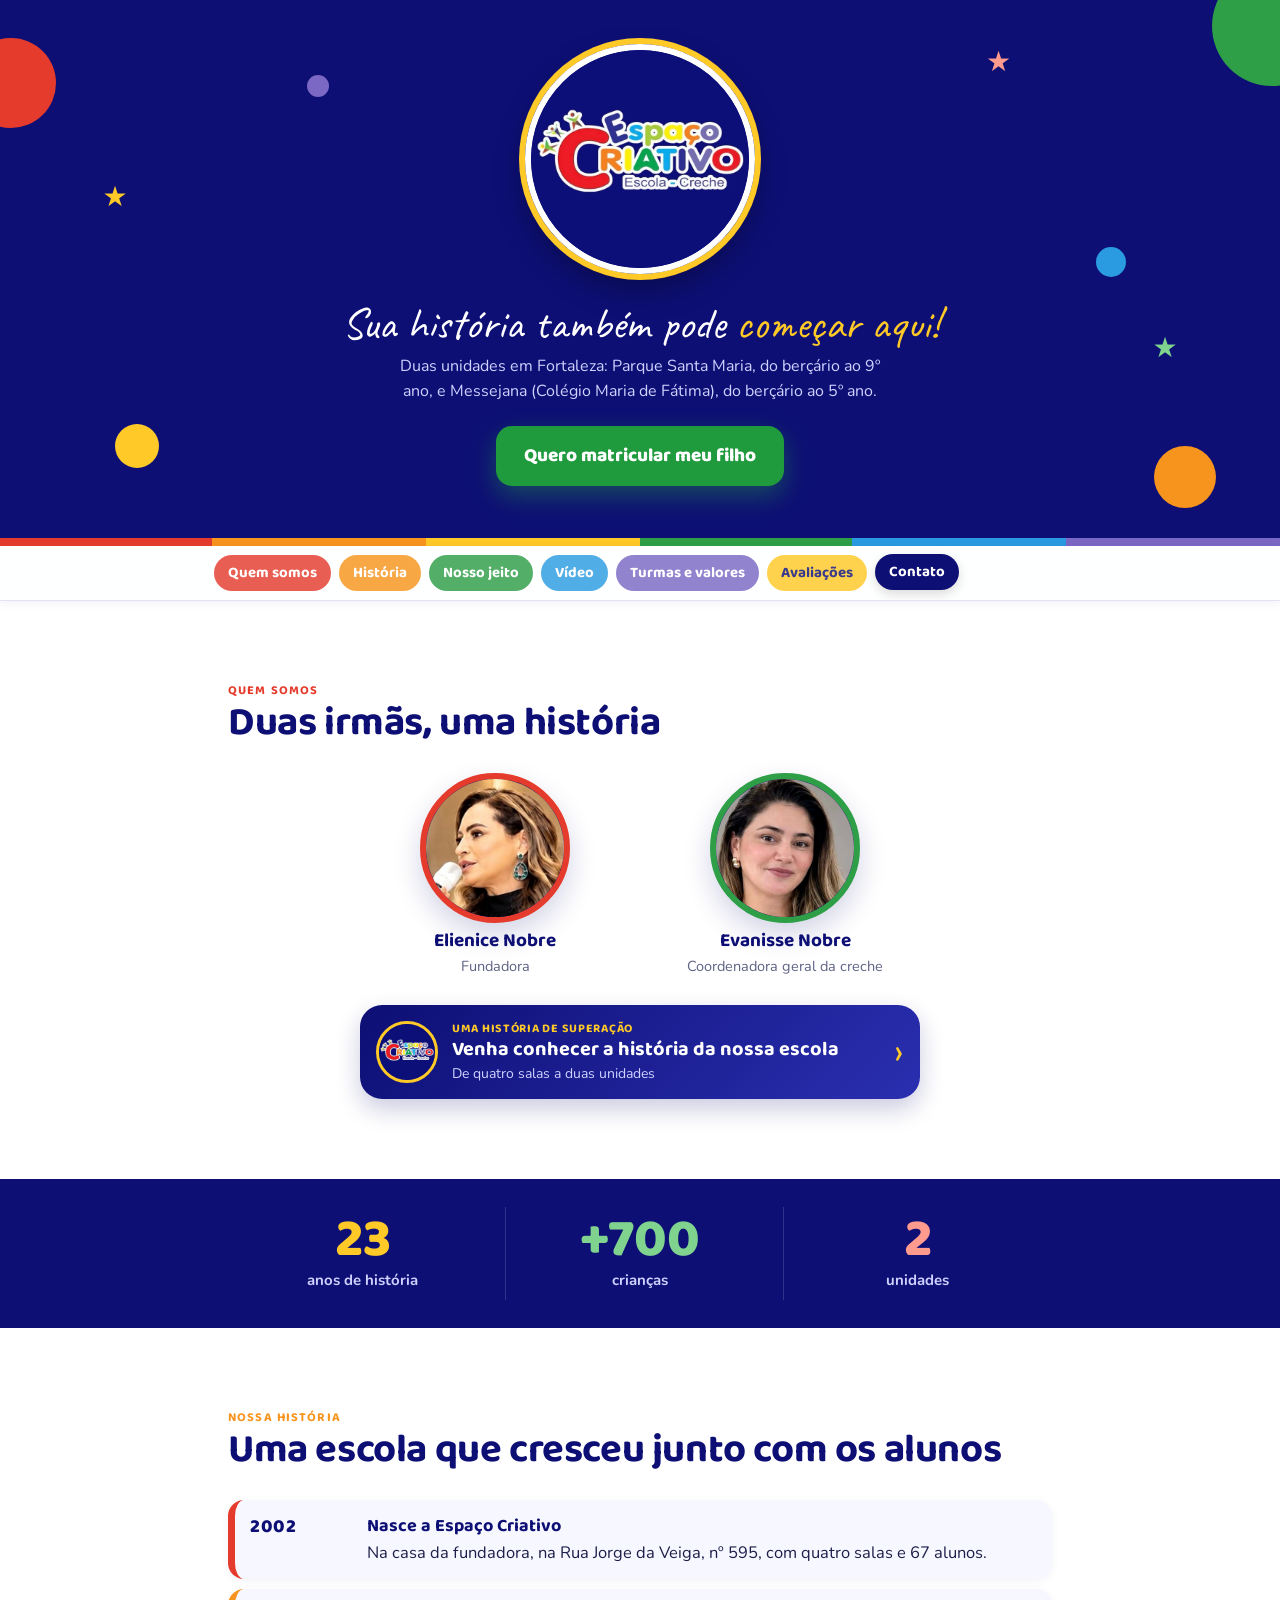
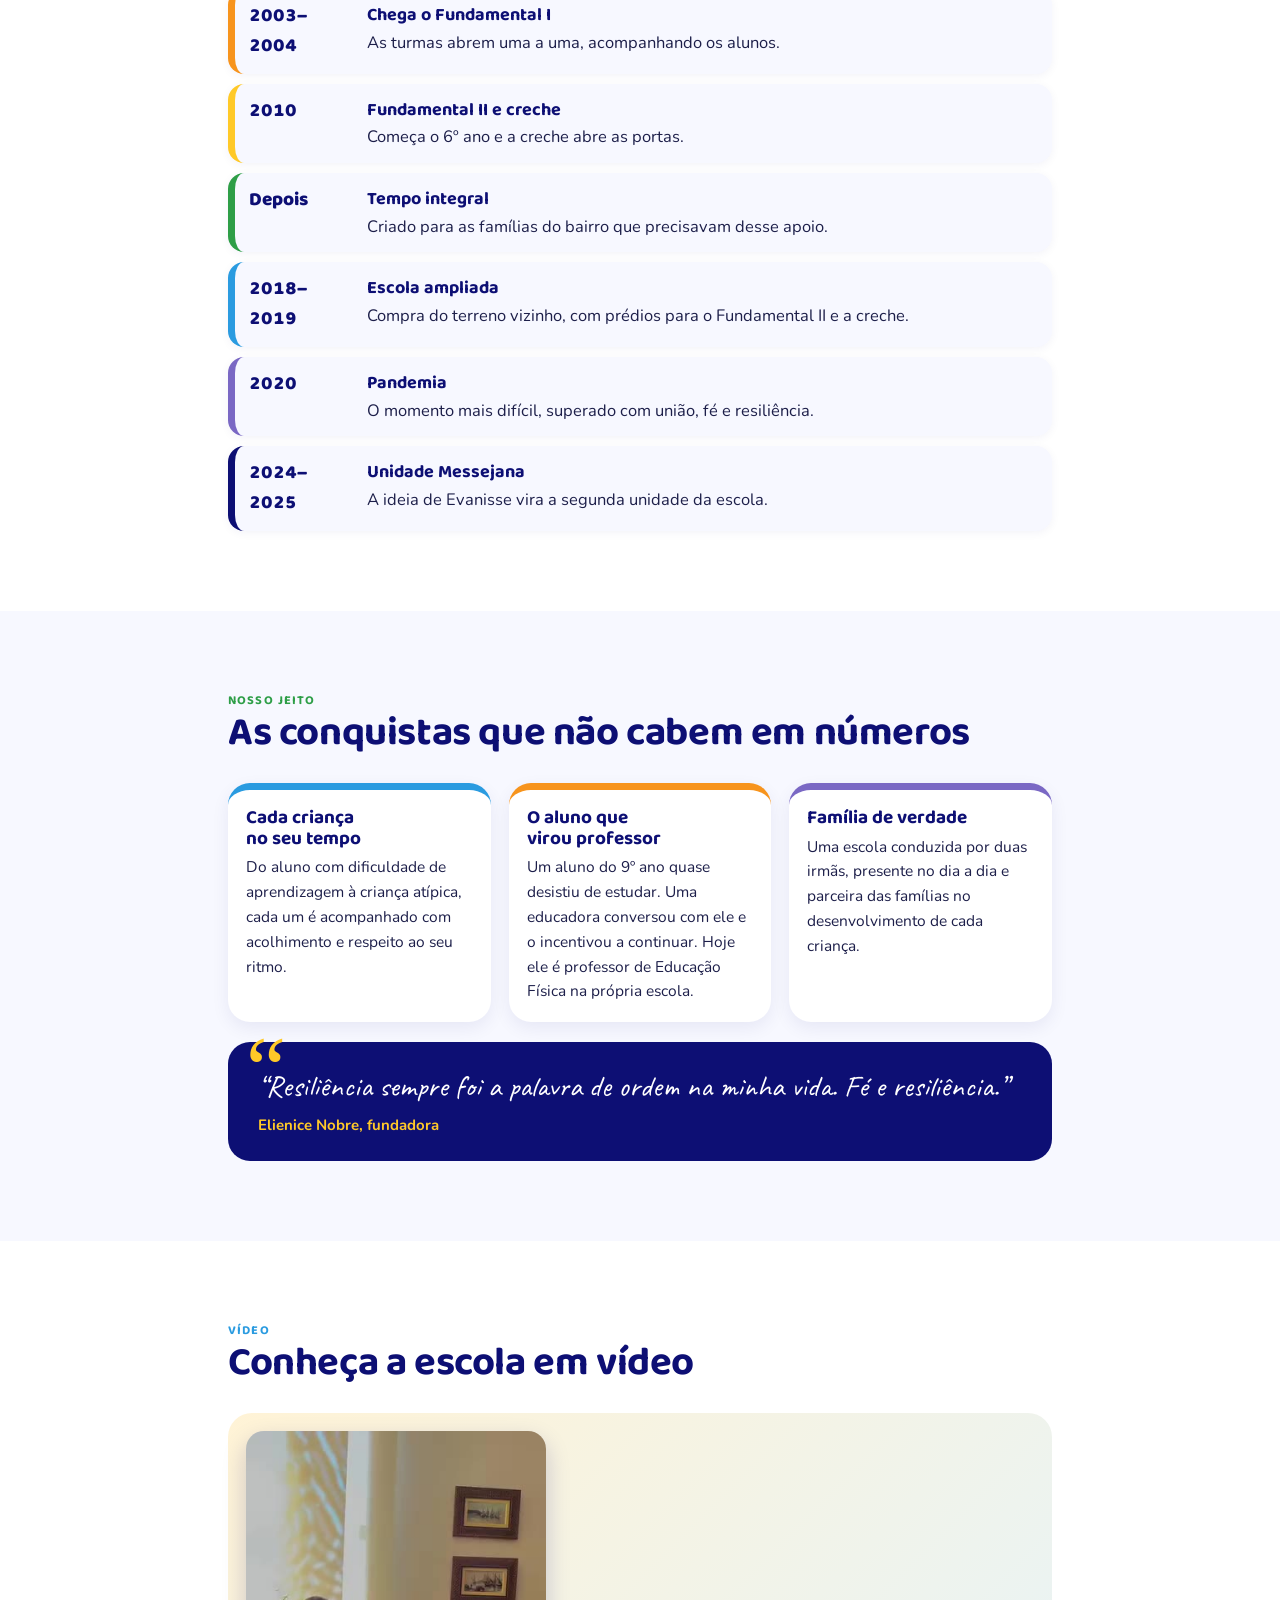
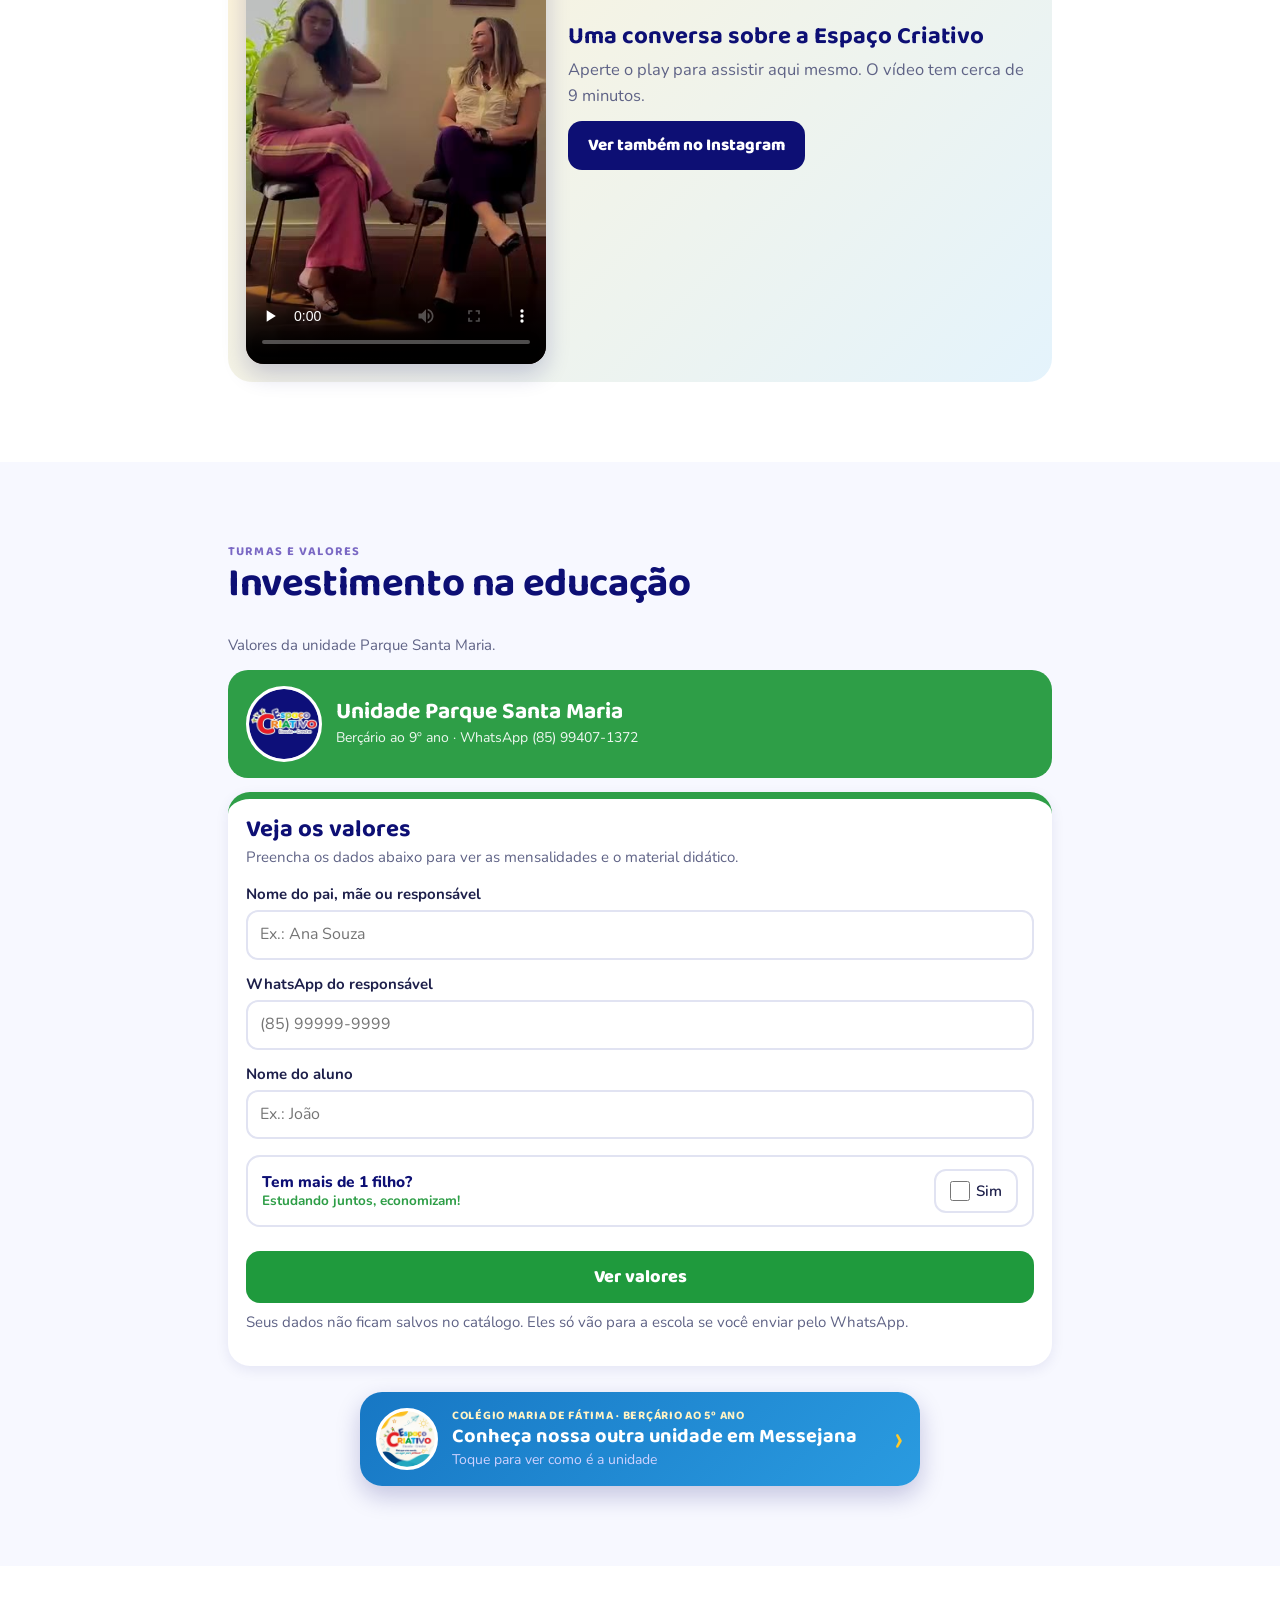
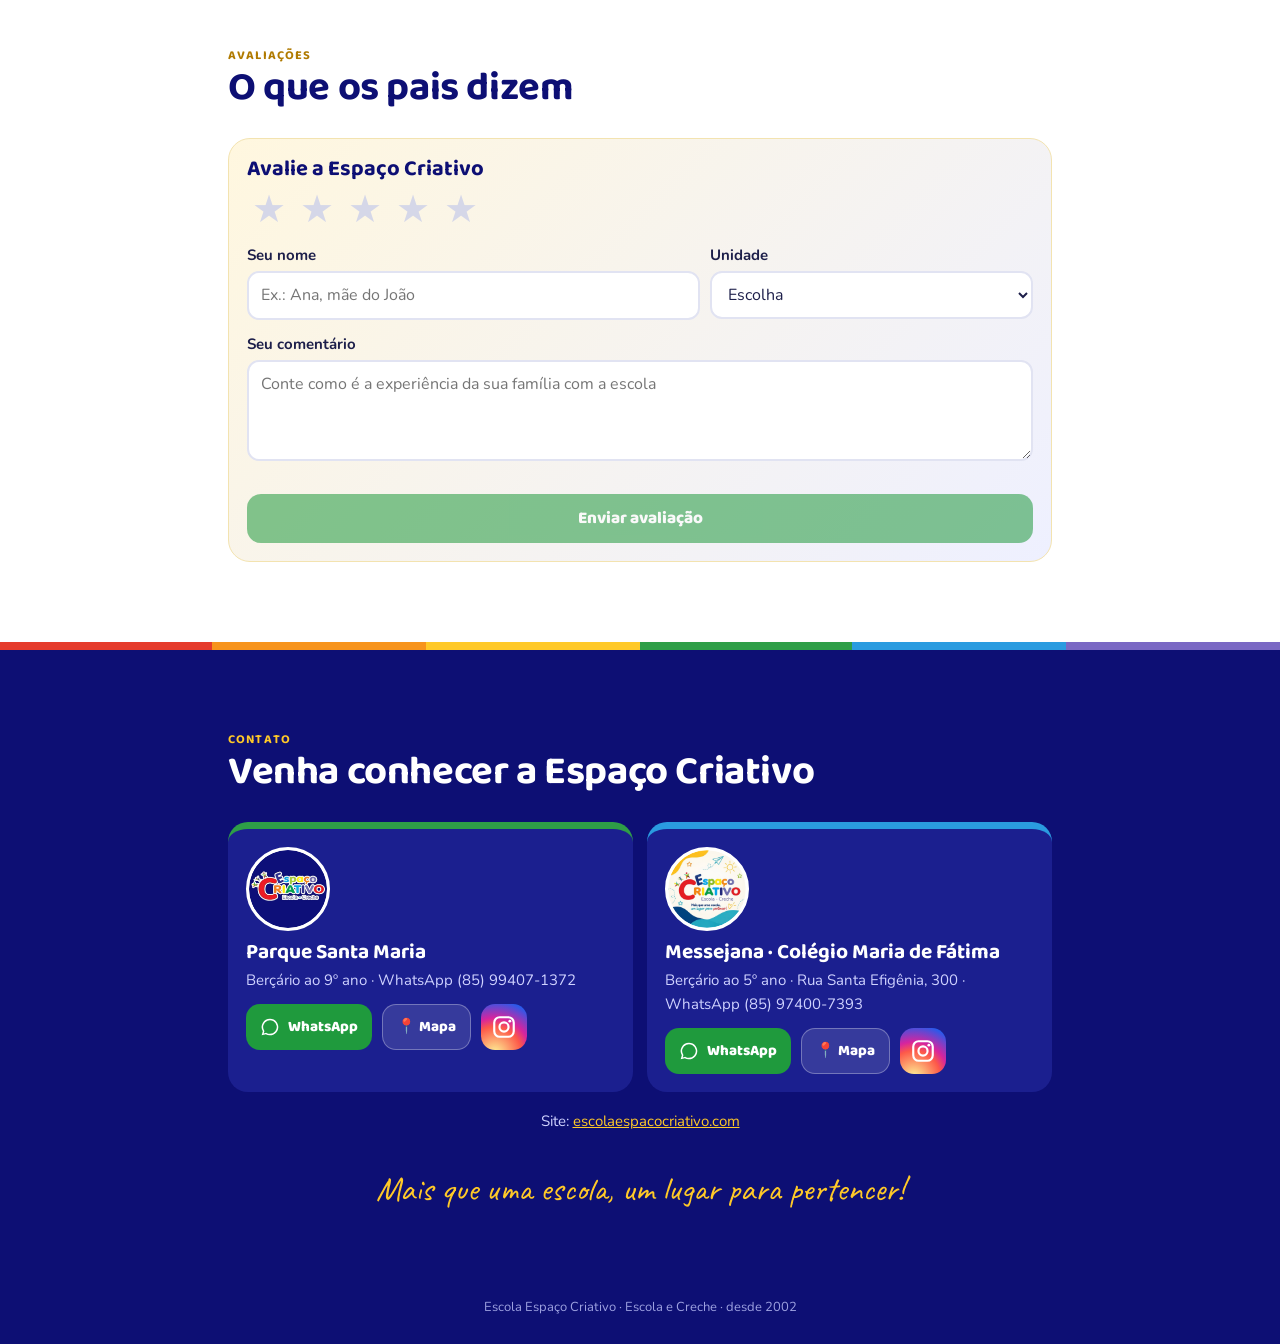
==== commit 818b1aec: "Ajusta nomes para Elienice Nobre e Evanisse Nobre Co-Authored-By: Claude Opus 5.5 <noreply@anthropic" ====
--- a/index.html
+++ b/index.html
@@ -401,8 +401,8 @@
   <div class="wrap">
     <div class="cab"><div><small>Quem somos</small><h2>Duas irmãs, uma história</h2></div></div>
     <div class="duas">
-      <figure style="--c:var(--vermelho)"><span class="circ"><img src="img/elienice-rosto.jpg" alt="Elienice Lima Nobre" width="150" height="150" loading="lazy" decoding="async"></span><figcaption><b>Elienice Lima Nobre</b><span>Fundadora</span></figcaption></figure>
-      <figure style="--c:var(--verde)"><span class="circ"><img src="img/evanisse-rosto.jpg" alt="Evanisse Lima Nobre" width="150" height="150" loading="lazy" decoding="async"></span><figcaption><b>Evanisse Lima Nobre</b><span>Coordenadora geral da creche</span></figcaption></figure>
+      <figure style="--c:var(--vermelho)"><span class="circ"><img src="img/elienice-rosto.jpg" alt="Elienice Nobre" width="150" height="150" loading="lazy" decoding="async"></span><figcaption><b>Elienice Nobre</b><span>Fundadora</span></figcaption></figure>
+      <figure style="--c:var(--verde)"><span class="circ"><img src="img/evanisse-rosto.jpg" alt="Evanisse Nobre" width="150" height="150" loading="lazy" decoding="async"></span><figcaption><b>Evanisse Nobre</b><span>Coordenadora geral da creche</span></figcaption></figure>
     </div>
     <button type="button" class="conheca" data-historia>
       <img src="img/logo.png" alt="" loading="lazy" decoding="async">
@@ -447,7 +447,7 @@
     </div>
     <blockquote class="citacao">
       <p>“Resiliência sempre foi a palavra de ordem na minha vida. Fé e resiliência.”</p>
-      <cite>Elienice Lima Nobre, fundadora</cite>
+      <cite>Elienice Nobre, fundadora</cite>
     </blockquote>
   </div>
 </section>
@@ -594,8 +594,8 @@
 
 
 <template id="tpl-historia">
-<p>Toda grande escola começa com alguém que acredita antes de todos. No caso da Espaço Criativo, essa pessoa foi Elienice Lima Nobre. Em 2002, já reconhecida como professora no bairro, ela tinha um sonho muito maior do que os recursos disponíveis. Decidiu não esperar: adaptou a própria residência, na Rua Jorge da Veiga, nº 595, e ali fundou a Escola Espaço Criativo.</p>
-<p>A escola nasceu com quatro salas, cinco professoras e 67 alunos já no primeiro ano. Entre as educadoras estavam duas irmãs da fundadora. Uma delas, Evanisse Lima Nobre, iniciou sua trajetória exatamente ali, em sala de aula, ao lado das crianças.</p>
+<p>Toda grande escola começa com alguém que acredita antes de todos. No caso da Espaço Criativo, essa pessoa foi Elienice Nobre. Em 2002, já reconhecida como professora no bairro, ela tinha um sonho muito maior do que os recursos disponíveis. Decidiu não esperar: adaptou a própria residência, na Rua Jorge da Veiga, nº 595, e ali fundou a Escola Espaço Criativo.</p>
+<p>A escola nasceu com quatro salas, cinco professoras e 67 alunos já no primeiro ano. Entre as educadoras estavam duas irmãs da fundadora. Uma delas, Evanisse Nobre, iniciou sua trajetória exatamente ali, em sala de aula, ao lado das crianças.</p>
 <p>Não havia uma grande equipe. As irmãs recebiam os alunos no portão, organizavam as salas, cuidavam da limpeza e da administração. Ao fim de cada dia, era a própria Elienice quem fechava as portas da escola. Cada detalhe carregava o cuidado de quem estava construindo algo com as próprias mãos.</p>
 <h3>Crescer ao lado de cada aluno</h3>
 <p>A confiança das famílias veio rápido, e as crianças não queriam sair. A resposta da escola foi crescer junto com elas: a cada turma que concluía uma etapa, abria-se a série seguinte. Assim chegaram o Ensino Fundamental I e, mais tarde, o Fundamental II.</p>
@@ -609,7 +609,7 @@
 <h3>Um novo capítulo em Messejana</h3>
 <p>A casa de quatro salas tornou-se uma instituição que hoje acolhe mais de 700 crianças. Com a escola fortalecida, Evanisse propôs levar esse jeito de educar a uma nova comunidade, e Elienice abraçou a ideia de imediato. Assim nasceu a unidade Messejana, no Colégio Maria de Fátima, dedicada a crianças do berçário ao 5º ano.</p>
 <p>Ao longo de mais de duas décadas, muita coisa mudou. A essência, porém, permanece a mesma: chamar cada criança pelo nome, respeitar o tempo de cada uma e caminhar de mãos dadas com as famílias.</p>
-<blockquote class="citacao"><p>“Resiliência sempre foi a palavra de ordem na minha vida. Fé e resiliência.”</p><cite>Elienice Lima Nobre, fundadora</cite></blockquote>
+<blockquote class="citacao"><p>“Resiliência sempre foi a palavra de ordem na minha vida. Fé e resiliência.”</p><cite>Elienice Nobre, fundadora</cite></blockquote>
 <p class="hc-fim">Mais que uma escola, um lugar para pertencer.</p>
 </template>
 
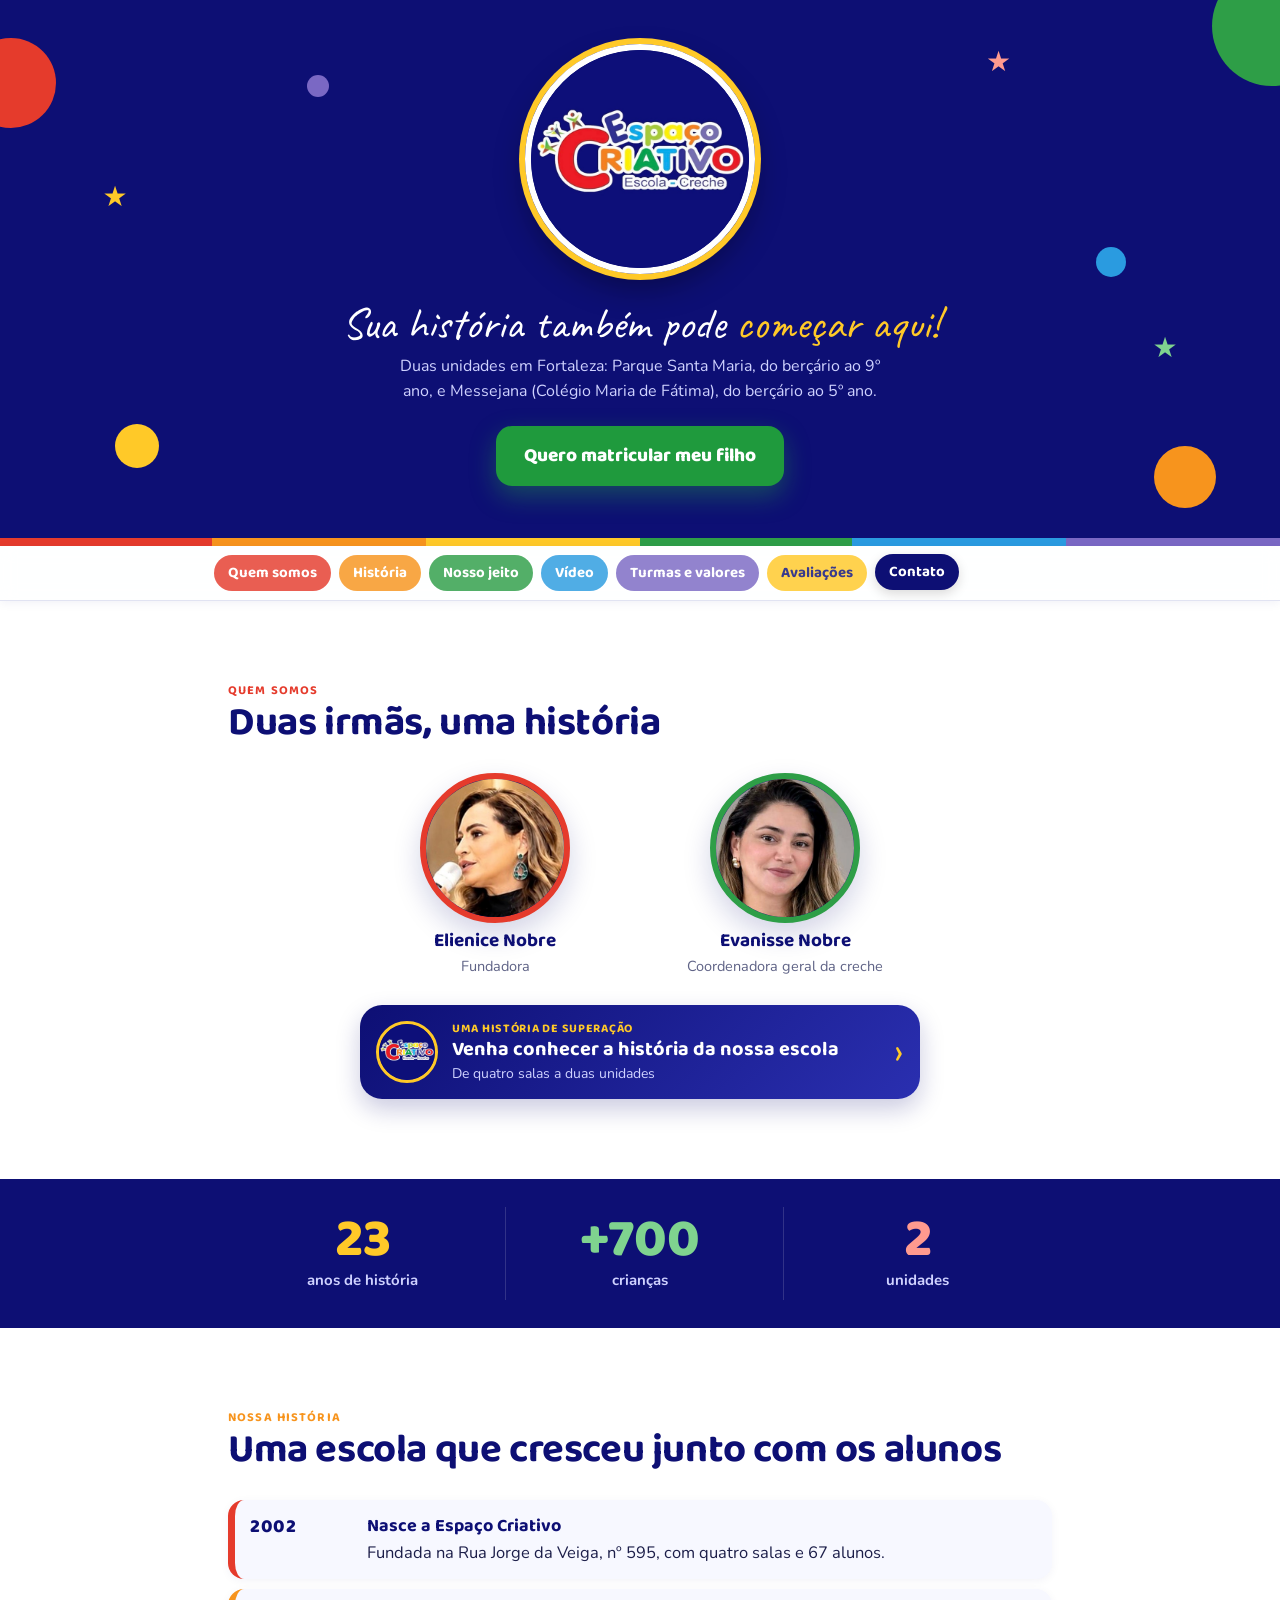
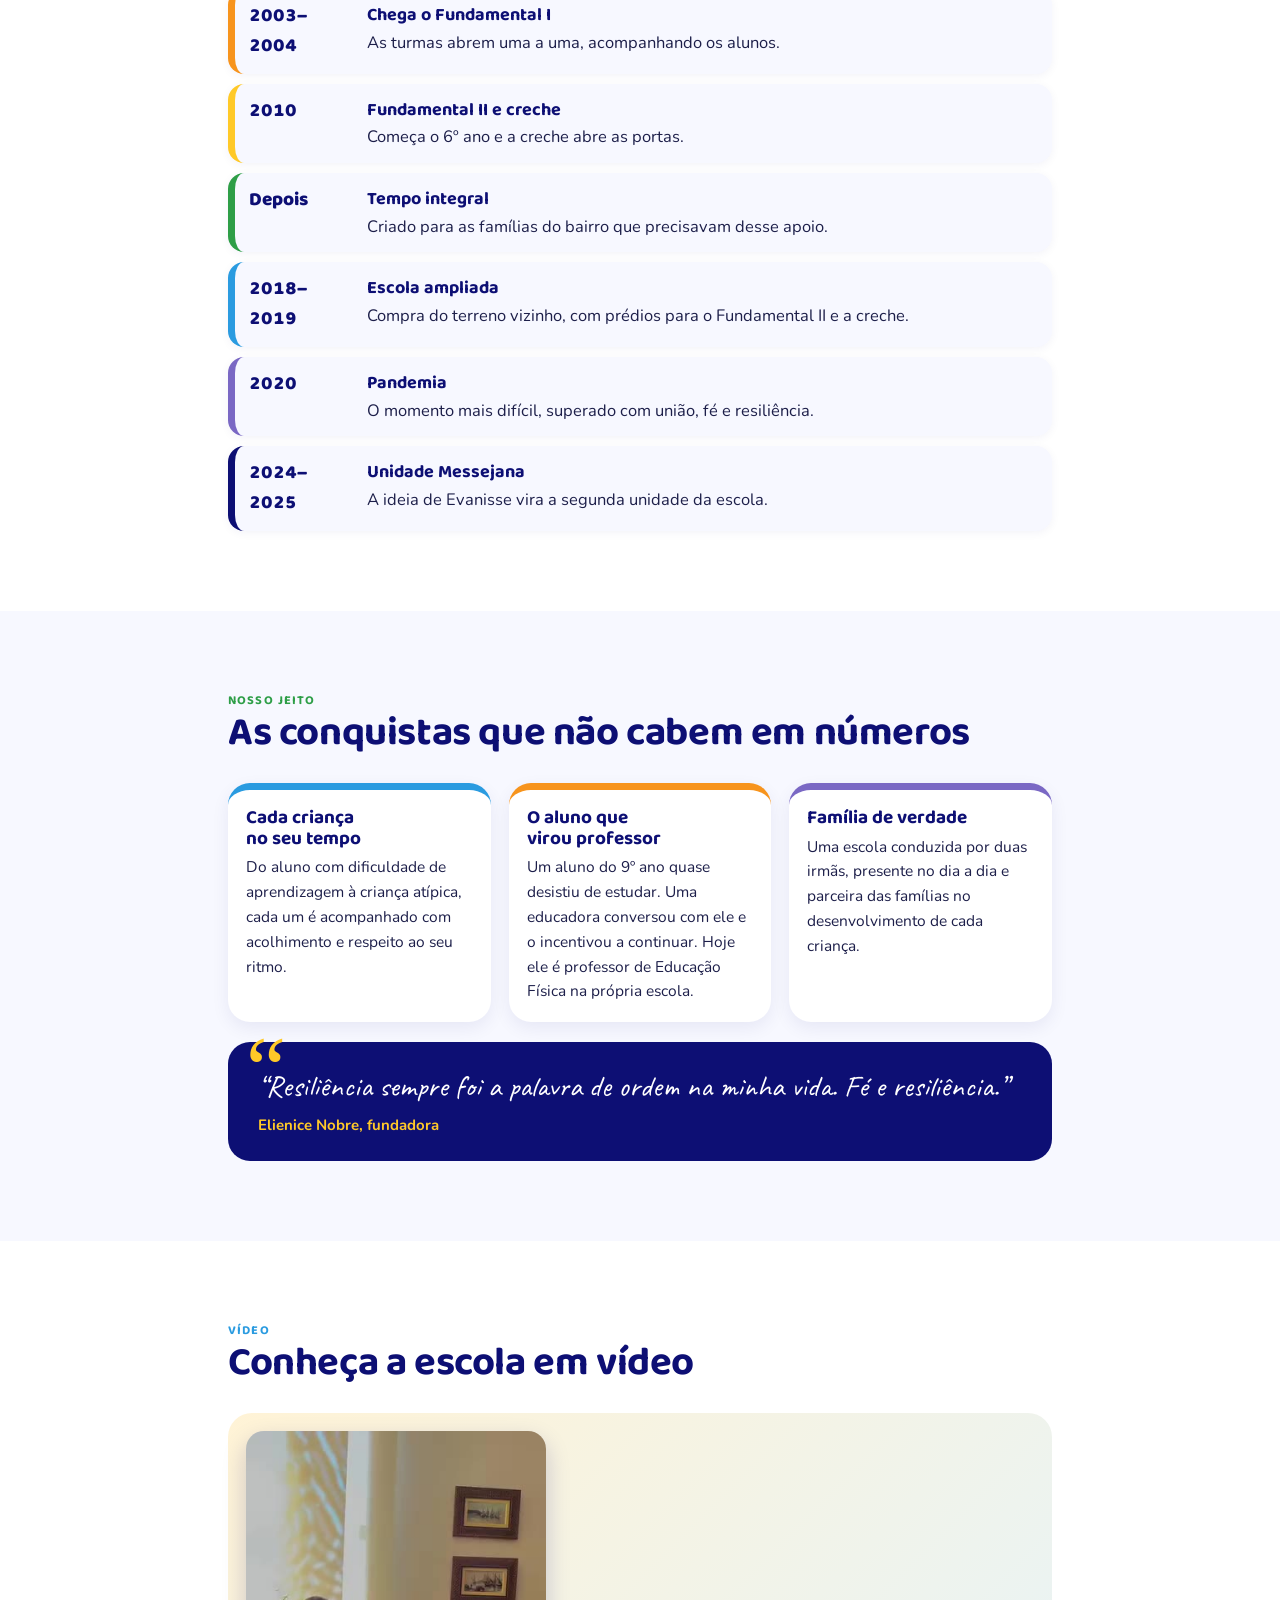
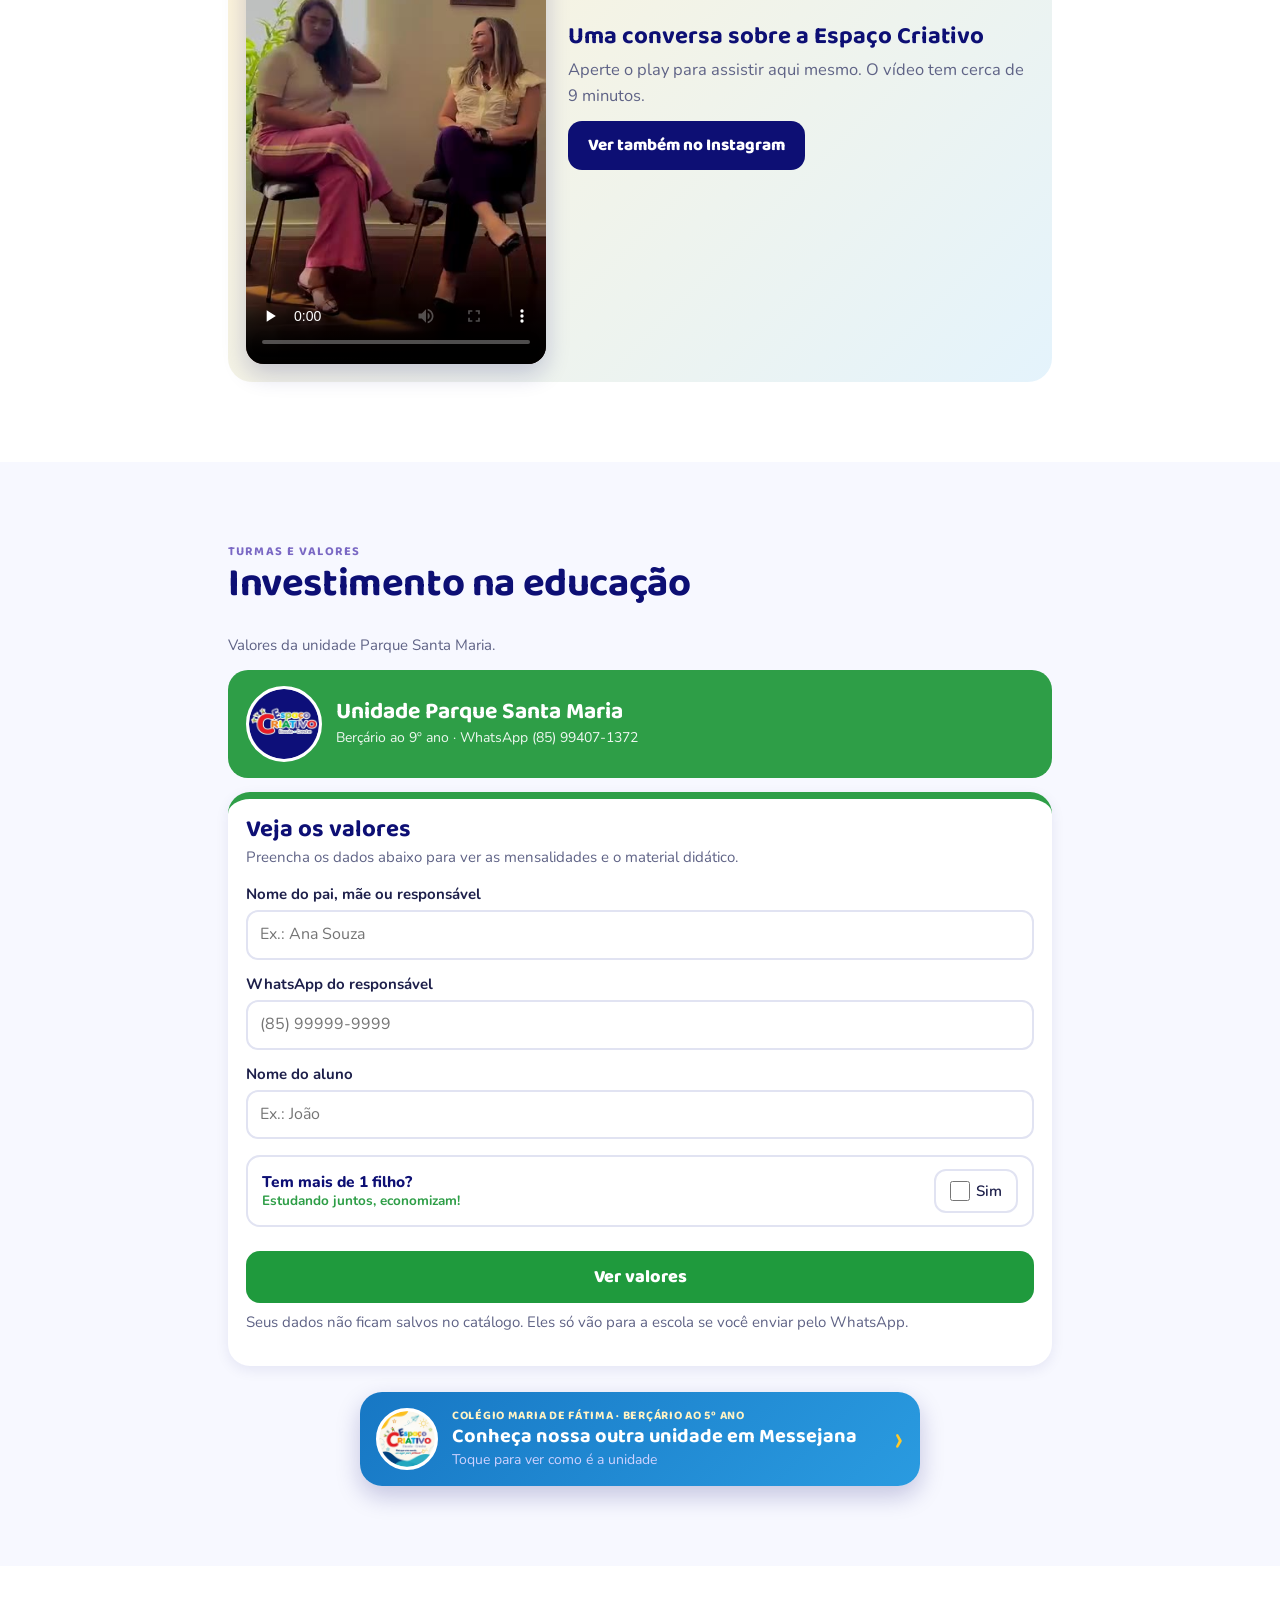
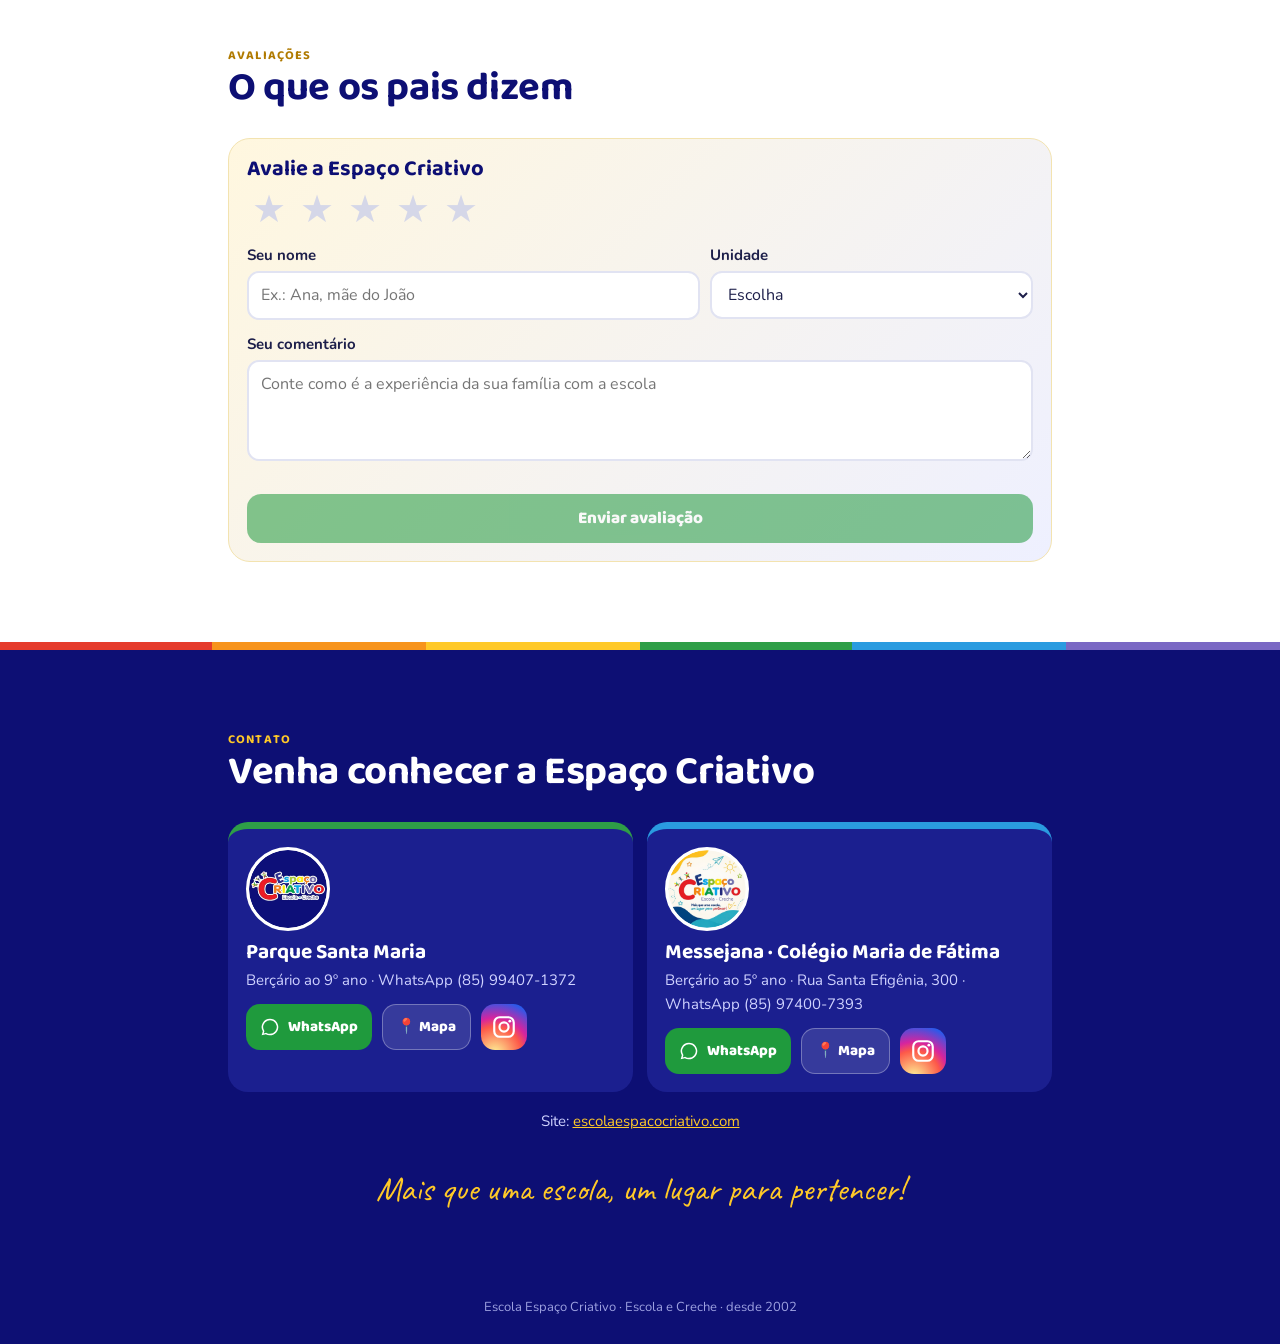
==== commit 9bce2e57: "História da escola em tom mais formal Co-Authored-By: Claude Opus 5.5 <noreply@anthropic.com> Claude" ====
--- a/index.html
+++ b/index.html
@@ -424,7 +424,7 @@
   <div class="wrap">
     <div class="cab"><div><small>Nossa história</small><h2>Uma escola que cresceu junto com os alunos</h2></div></div>
     <ol class="tempo">
-      <li style="--c:var(--vermelho)"><span class="q">2002</span><div><b>Nasce a Espaço Criativo</b>Na casa da fundadora, na Rua Jorge da Veiga, nº 595, com quatro salas e 67 alunos.</div></li>
+      <li style="--c:var(--vermelho)"><span class="q">2002</span><div><b>Nasce a Espaço Criativo</b>Fundada na Rua Jorge da Veiga, nº 595, com quatro salas e 67 alunos.</div></li>
       <li style="--c:var(--laranja)"><span class="q">2003–2004</span><div><b>Chega o Fundamental I</b>As turmas abrem uma a uma, acompanhando os alunos.</div></li>
       <li style="--c:var(--amarelo)"><span class="q">2010</span><div><b>Fundamental II e creche</b>Começa o 6º ano e a creche abre as portas.</div></li>
       <li style="--c:var(--verde)"><span class="q">Depois</span><div><b>Tempo integral</b>Criado para as famílias do bairro que precisavam desse apoio.</div></li>
@@ -594,21 +594,22 @@
 
 
 <template id="tpl-historia">
-<p>Toda grande escola começa com alguém que acredita antes de todos. No caso da Espaço Criativo, essa pessoa foi Elienice Nobre. Em 2002, já reconhecida como professora no bairro, ela tinha um sonho muito maior do que os recursos disponíveis. Decidiu não esperar: adaptou a própria residência, na Rua Jorge da Veiga, nº 595, e ali fundou a Escola Espaço Criativo.</p>
-<p>A escola nasceu com quatro salas, cinco professoras e 67 alunos já no primeiro ano. Entre as educadoras estavam duas irmãs da fundadora. Uma delas, Evanisse Nobre, iniciou sua trajetória exatamente ali, em sala de aula, ao lado das crianças.</p>
-<p>Não havia uma grande equipe. As irmãs recebiam os alunos no portão, organizavam as salas, cuidavam da limpeza e da administração. Ao fim de cada dia, era a própria Elienice quem fechava as portas da escola. Cada detalhe carregava o cuidado de quem estava construindo algo com as próprias mãos.</p>
-<h3>Crescer ao lado de cada aluno</h3>
-<p>A confiança das famílias veio rápido, e as crianças não queriam sair. A resposta da escola foi crescer junto com elas: a cada turma que concluía uma etapa, abria-se a série seguinte. Assim chegaram o Ensino Fundamental I e, mais tarde, o Fundamental II.</p>
-<p>Certo dia, um pai confidenciou que não tinha com quem deixar o filho durante o trabalho. Naquela época, o tempo integral era um privilégio de escolas de bairros nobres. No ano seguinte, a Espaço Criativo passou a oferecê-lo. A creche, iniciada em duas salas e uma cozinha adaptadas, cresceu sob a liderança de Evanisse até se transformar no Espaço Brincar.</p>
-<h3>A prova mais difícil</h3>
-<p>Em 2020, a pandemia fechou as portas da escola de forma repentina. Foi o período mais desafiador de toda a sua história, marcado por incertezas, receios e perguntas ainda sem resposta.</p>
-<p>Mesmo assim, a educação não parou. A escola se reinventou para manter vivo o vínculo com alunos e famílias. No retorno, foi preciso reconstruir rotinas, readaptar as crianças e recuperar o tempo perdido. Foram anos de dedicação intensa, e a Espaço Criativo atravessou esse momento de pé, mais unida do que nunca.</p>
-<h3>Uma história que resume todas as outras</h3>
-<p>Entre tantas trajetórias, uma traduz com perfeição o que a escola representa. Um aluno do 9º ano, mais velho que os colegas, procurou uma educadora e anunciou que iria abandonar os estudos. Ela parou, ouviu com atenção e acreditou nele. Ele decidiu ficar.</p>
-<p>Anos depois, aquele mesmo aluno se formou em Educação Física e retornou à Espaço Criativo, desta vez como professor, trabalhando lado a lado com quem ajudou a transformar o seu futuro.</p>
-<h3>Um novo capítulo em Messejana</h3>
-<p>A casa de quatro salas tornou-se uma instituição que hoje acolhe mais de 700 crianças. Com a escola fortalecida, Evanisse propôs levar esse jeito de educar a uma nova comunidade, e Elienice abraçou a ideia de imediato. Assim nasceu a unidade Messejana, no Colégio Maria de Fátima, dedicada a crianças do berçário ao 5º ano.</p>
-<p>Ao longo de mais de duas décadas, muita coisa mudou. A essência, porém, permanece a mesma: chamar cada criança pelo nome, respeitar o tempo de cada uma e caminhar de mãos dadas com as famílias.</p>
+<h3>A origem de um propósito</h3>
+<p>Toda instituição sólida nasce da convicção de alguém que enxerga além do seu tempo. A Escola Espaço Criativo nasceu da visão de Elienice Nobre. Em 2002, já reconhecida como educadora no bairro, ela decidiu transformar um sonho antigo em realidade e fundou a escola na Rua Jorge da Veiga, nº 595, com a missão de oferecer uma educação próxima, acolhedora e de qualidade.</p>
+<p>A Espaço Criativo iniciou suas atividades com quatro salas de aula, cinco professoras e 67 alunos já no primeiro ano. Entre as educadoras estavam duas irmãs da fundadora. Uma delas, Evanisse Nobre, começou sua trajetória em sala de aula e, ao longo dos anos, assumiu papel essencial na construção da instituição.</p>
+<p>Nos primeiros anos, a equipe era pequena e o compromisso, imenso. As irmãs recebiam os alunos no portão, organizavam as salas e conduziam pessoalmente a administração da escola. Esse envolvimento direto em cada detalhe formou a base da cultura que a Espaço Criativo preserva até hoje.</p>
+<h3>Crescimento ao lado de cada aluno</h3>
+<p>A confiança das famílias foi conquistada rapidamente. Para que os alunos pudessem continuar seus estudos na escola, a cada turma que concluía uma etapa era aberta a série seguinte. Dessa forma, a instituição passou a oferecer o Ensino Fundamental I e, posteriormente, o Ensino Fundamental II.</p>
+<p>Atenta às necessidades da comunidade, a escola também implantou o tempo integral, à época um serviço restrito a instituições de bairros nobres. A creche, iniciada em duas salas adaptadas, desenvolveu-se sob a coordenação de Evanisse Nobre até se consolidar como o Espaço Brincar.</p>
+<h3>Superação diante do maior desafio</h3>
+<p>Em 2020, a pandemia impôs o fechamento repentino das atividades presenciais. Foi o período mais desafiador da história da instituição, marcado por incertezas e pela necessidade de decisões rápidas.</p>
+<p>Ainda assim, o trabalho pedagógico não foi interrompido. A escola reorganizou suas práticas para manter o vínculo com alunos e famílias e, no retorno, dedicou-se à reconstrução das rotinas, à readaptação das crianças e à recuperação da aprendizagem. A Espaço Criativo atravessou esse período com firmeza e saiu dele ainda mais fortalecida.</p>
+<h3>Uma trajetória que representa a escola</h3>
+<p>Entre tantas histórias, uma expressa com precisão os valores da instituição. Um aluno do 9º ano, mais velho que os colegas, comunicou a uma educadora que pretendia abandonar os estudos. Ela o ouviu com atenção, ofereceu apoio e acreditou em seu potencial. Ele decidiu permanecer.</p>
+<p>Anos mais tarde, esse mesmo aluno concluiu a graduação em Educação Física e retornou à Espaço Criativo como professor, passando a atuar ao lado de quem contribuiu para a sua formação.</p>
+<h3>Expansão e novos horizontes</h3>
+<p>Hoje, a escola que começou com quatro salas atende mais de 700 crianças. Com a instituição consolidada, Evanisse Nobre propôs levar a mesma proposta educacional a uma nova comunidade, ideia prontamente acolhida por Elienice Nobre. Assim nasceu a unidade Messejana, no Colégio Maria de Fátima, dedicada à educação do berçário ao 5º ano.</p>
+<p>Ao longo de mais de duas décadas, a Espaço Criativo evoluiu sem abrir mão de sua essência: conhecer cada criança pelo nome, respeitar o ritmo de cada uma e caminhar em parceria com as famílias.</p>
 <blockquote class="citacao"><p>“Resiliência sempre foi a palavra de ordem na minha vida. Fé e resiliência.”</p><cite>Elienice Nobre, fundadora</cite></blockquote>
 <p class="hc-fim">Mais que uma escola, um lugar para pertencer.</p>
 </template>
@@ -870,7 +871,7 @@
       var c=document.getElementById('jcorpo'); c.innerHTML='';
       c.appendChild(document.getElementById('tpl-historia').content.cloneNode(true));
       document.getElementById('jnome').textContent='De quatro salas a duas unidades';
-      document.getElementById('jcargo').textContent='Um sonho que começou em casa';
+      document.getElementById('jcargo').textContent='A história da Escola Espaço Criativo';
       document.getElementById('jfoto').src='img/logo.png';
       if(d.showModal){d.showModal();} c.scrollTop=0;
     });
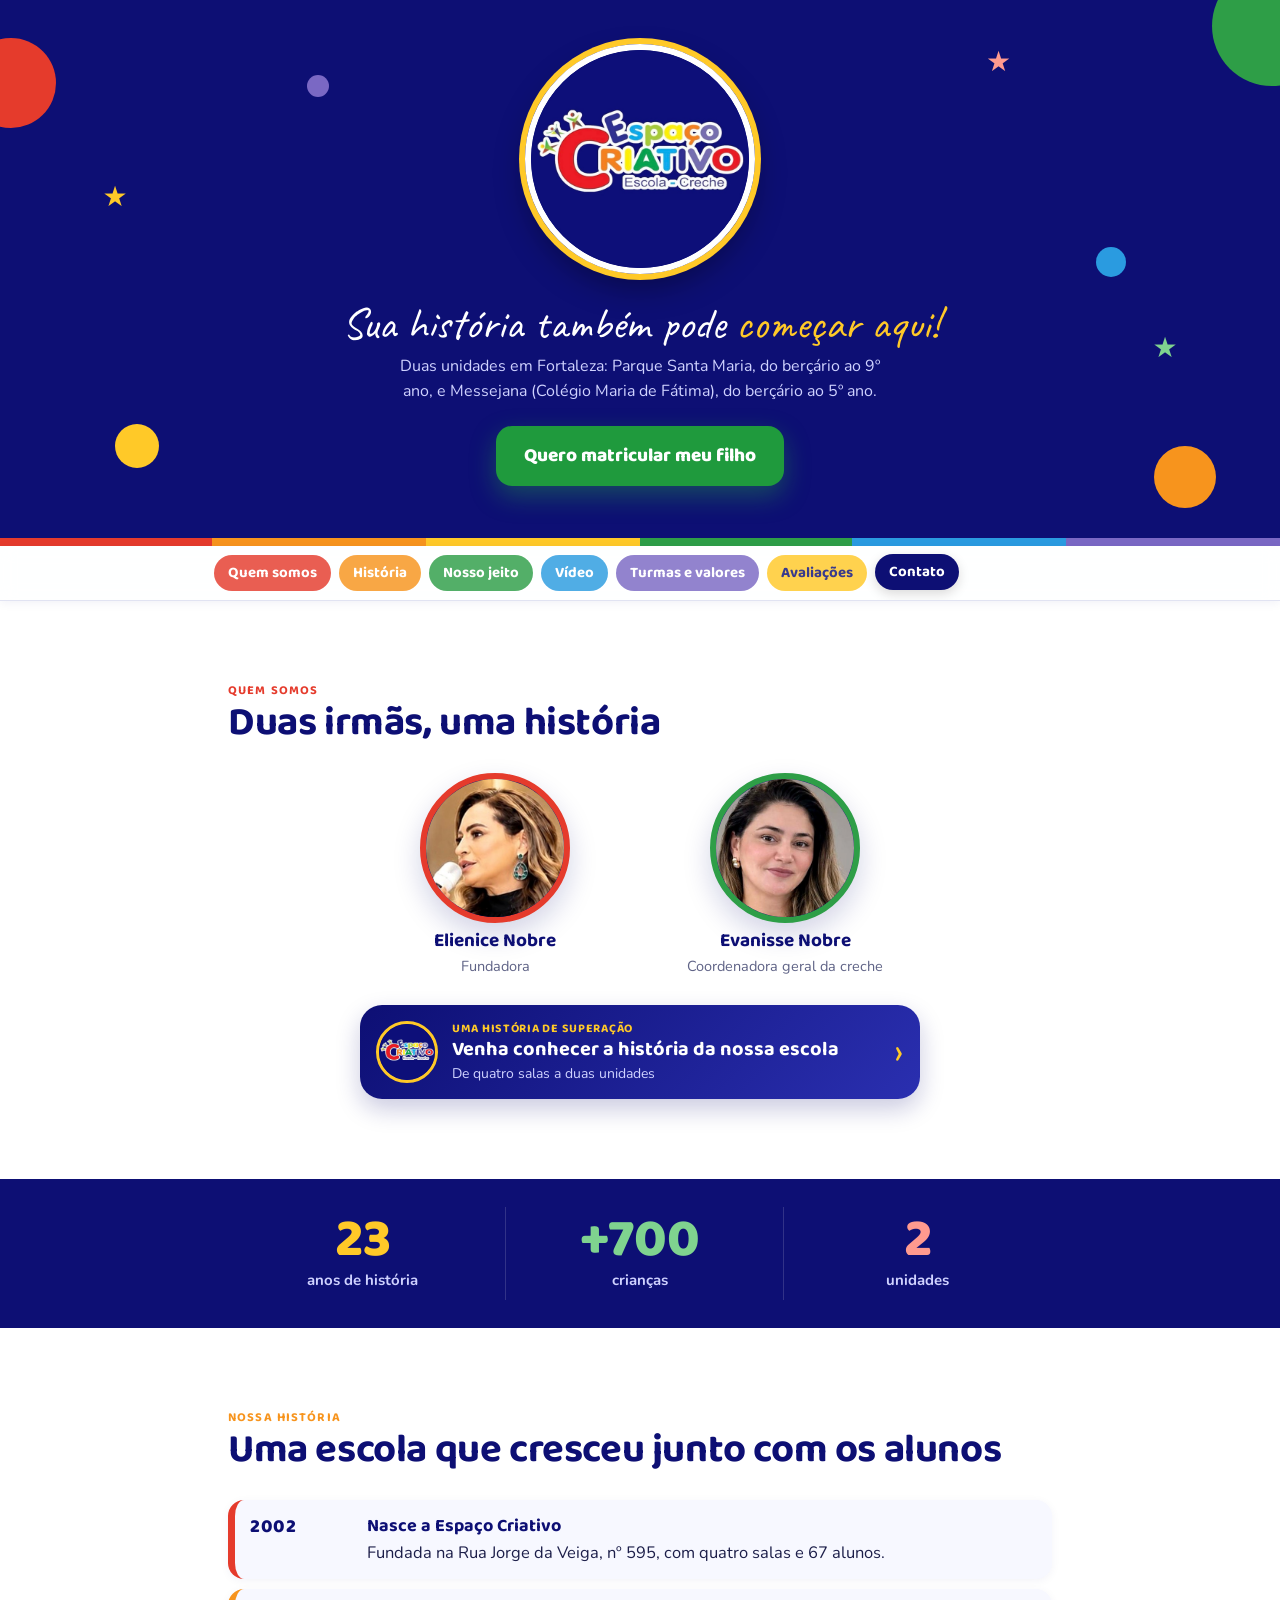
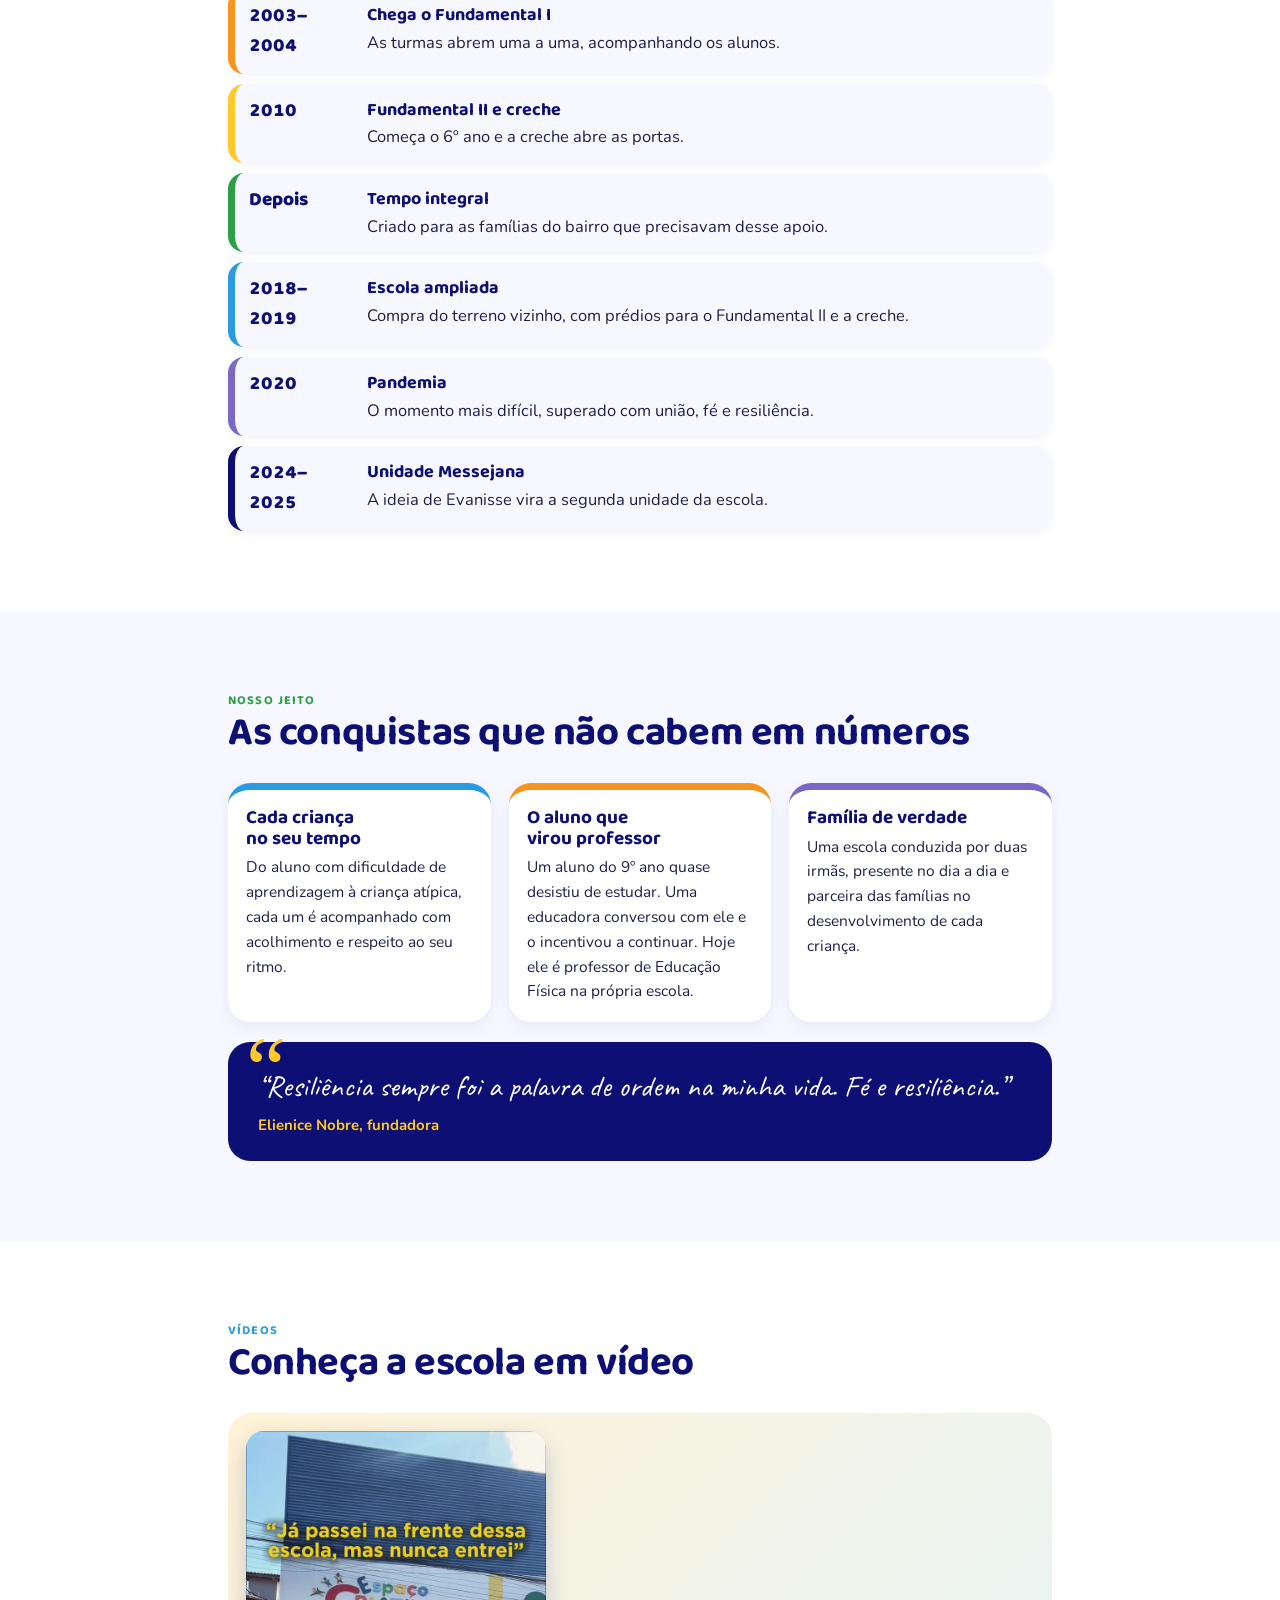
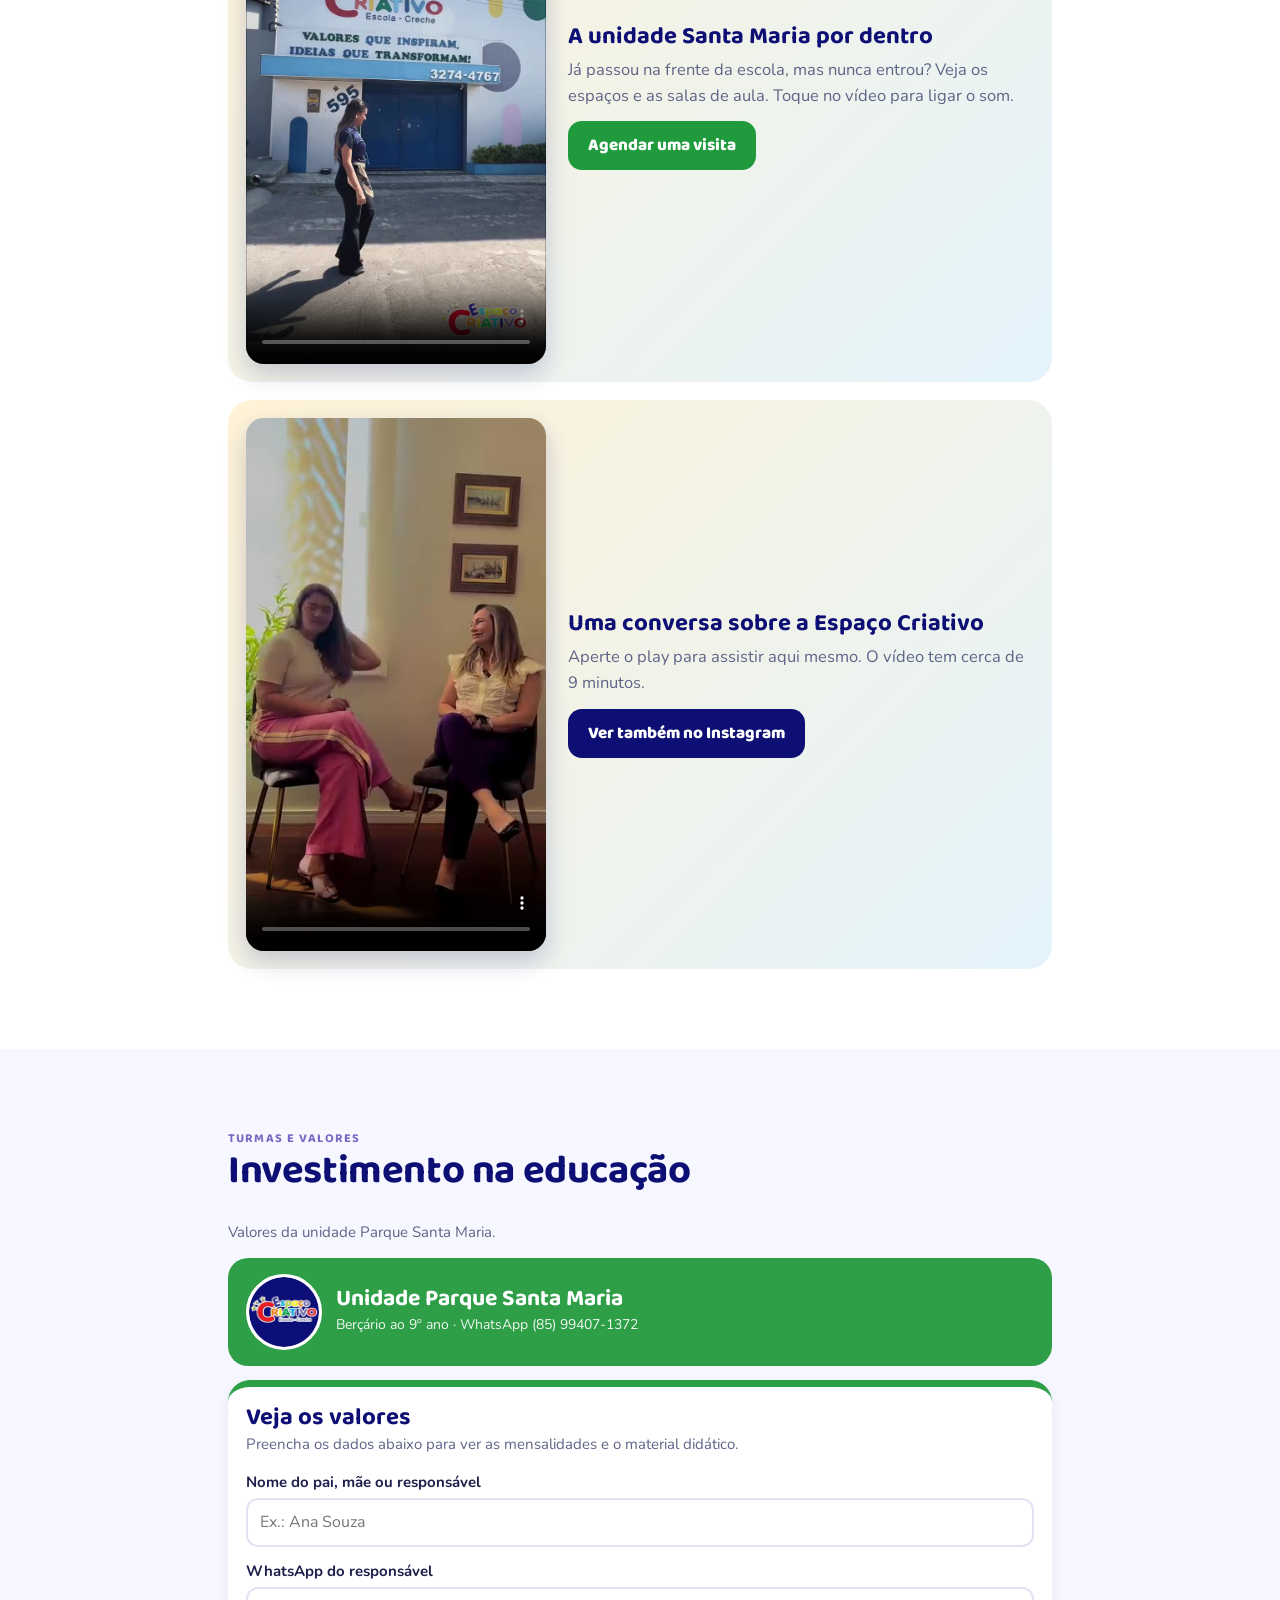
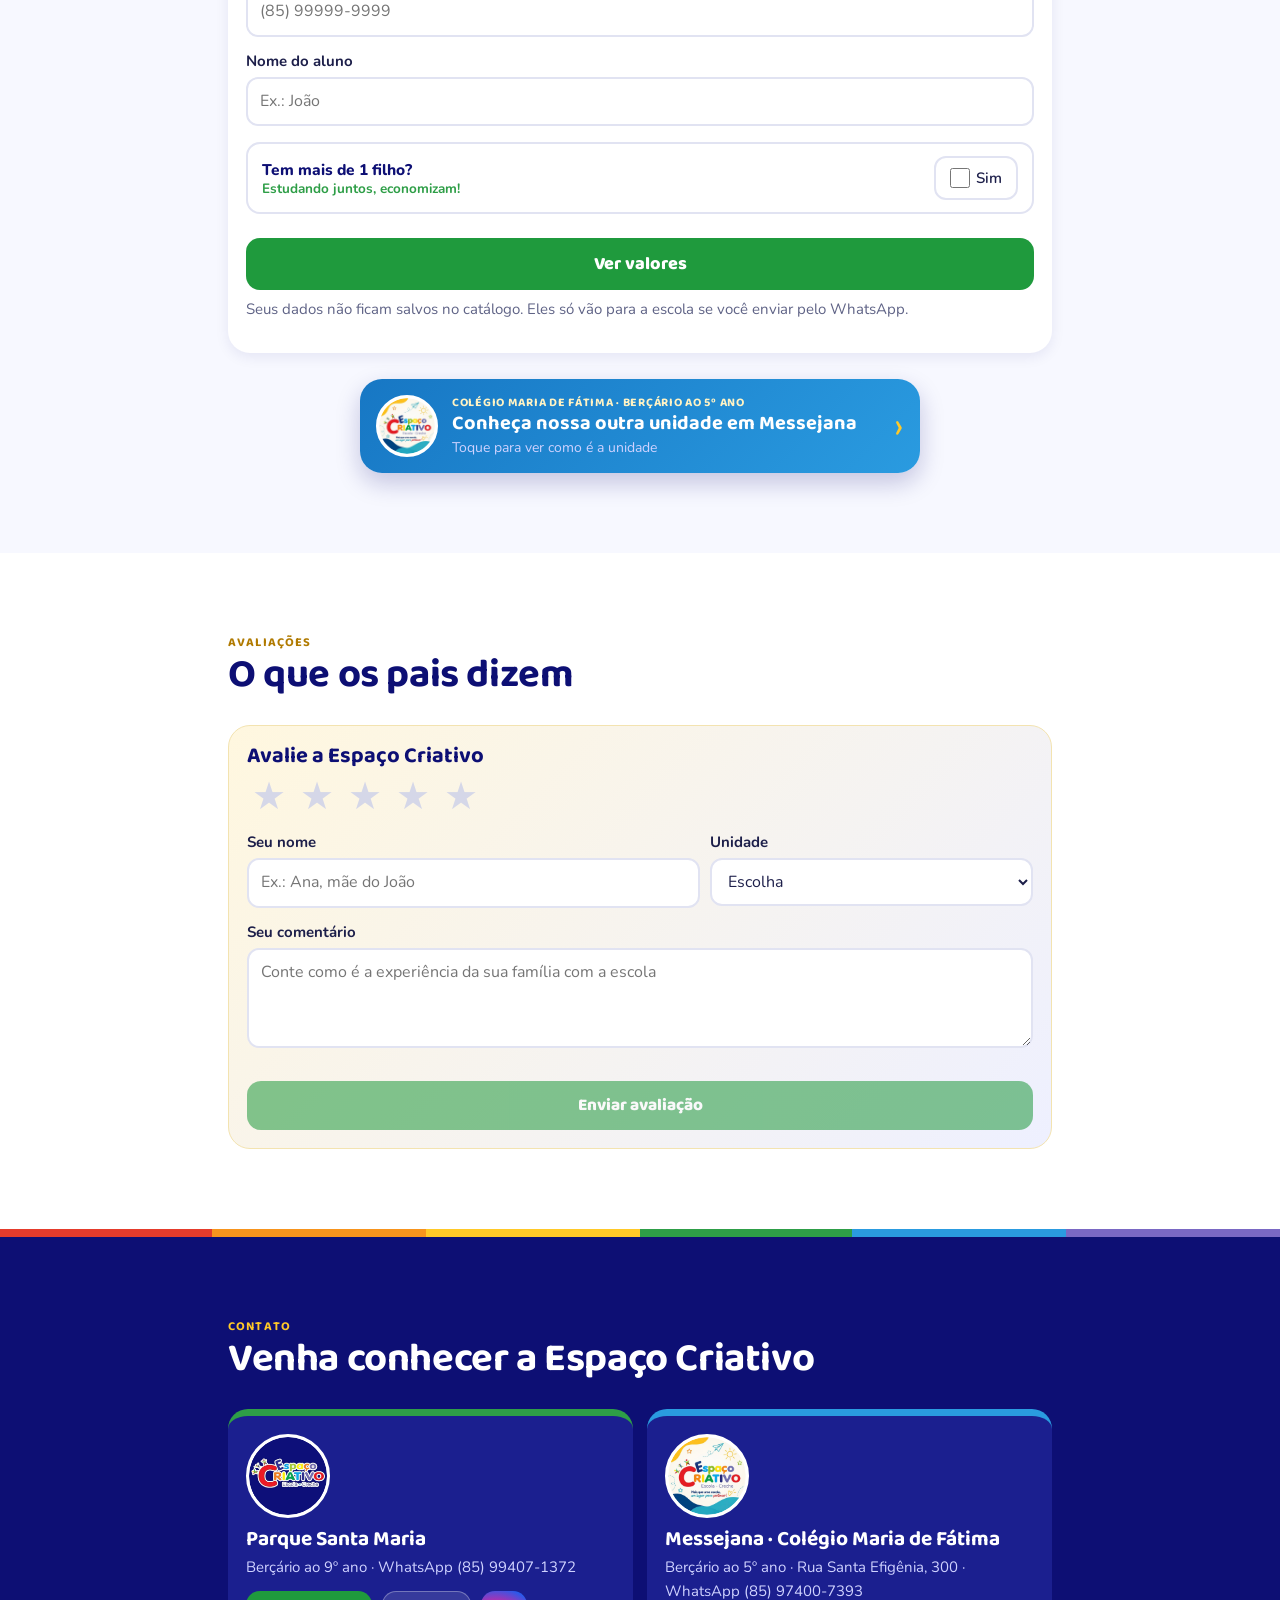
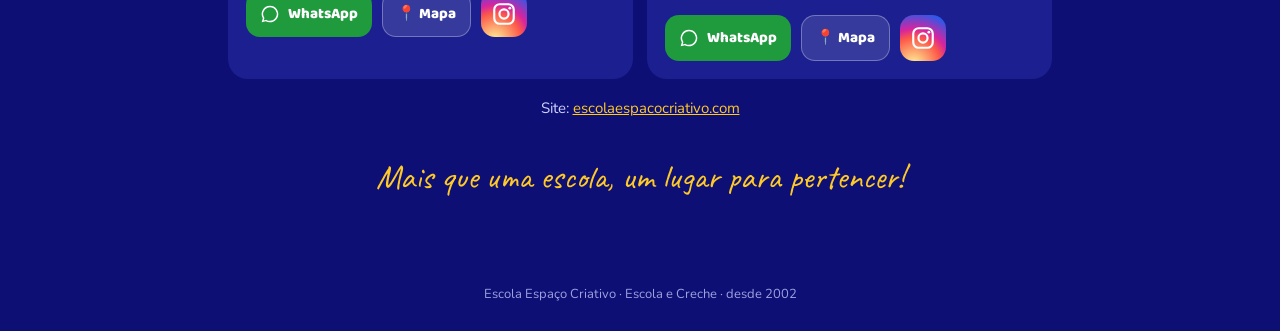
==== commit b3a1b3f0: "Adiciona vídeo da unidade Santa Maria por dentro Co-Authored-By: Claude Opus 5.5 <noreply@anthropic." ====
--- a/index.html
+++ b/index.html
@@ -454,7 +454,17 @@
 
 <section id="video" style="--c:var(--azul)">
   <div class="wrap">
-    <div class="cab"><div><small>Vídeo</small><h2>Conheça a escola em vídeo</h2></div></div>
+    <div class="cab"><div><small>Vídeos</small><h2>Conheça a escola em vídeo</h2></div></div>
+    <div class="video-box" style="margin-bottom:18px">
+      <video controls autoplay muted loop playsinline preload="metadata" poster="img/santa-maria-por-dentro.jpg" aria-label="Vídeo: a unidade Parque Santa Maria por dentro">
+        <source src="img/santa-maria-por-dentro.mp4" type="video/mp4">
+      </video>
+      <div>
+        <h3>A unidade Santa Maria por dentro</h3>
+        <p>Já passou na frente da escola, mas nunca entrou? Veja os espaços e as salas de aula. Toque no vídeo para ligar o som.</p>
+        <a class="btn zap" href="https://wa.me/5585994071372?text=Ol%C3%A1!%20Vi%20o%20v%C3%ADdeo%20da%20escola%20e%20quero%20agendar%20uma%20visita%20na%20unidade%20Parque%20Santa%20Maria." target="_blank" rel="noopener">Agendar uma visita</a>
+      </div>
+    </div>
     <div class="video-box">
       <video controls playsinline preload="none" poster="img/video-capa.jpg" aria-label="Vídeo: uma conversa sobre a Espaço Criativo">
         <source src="img/video-escola.mp4" type="video/mp4">
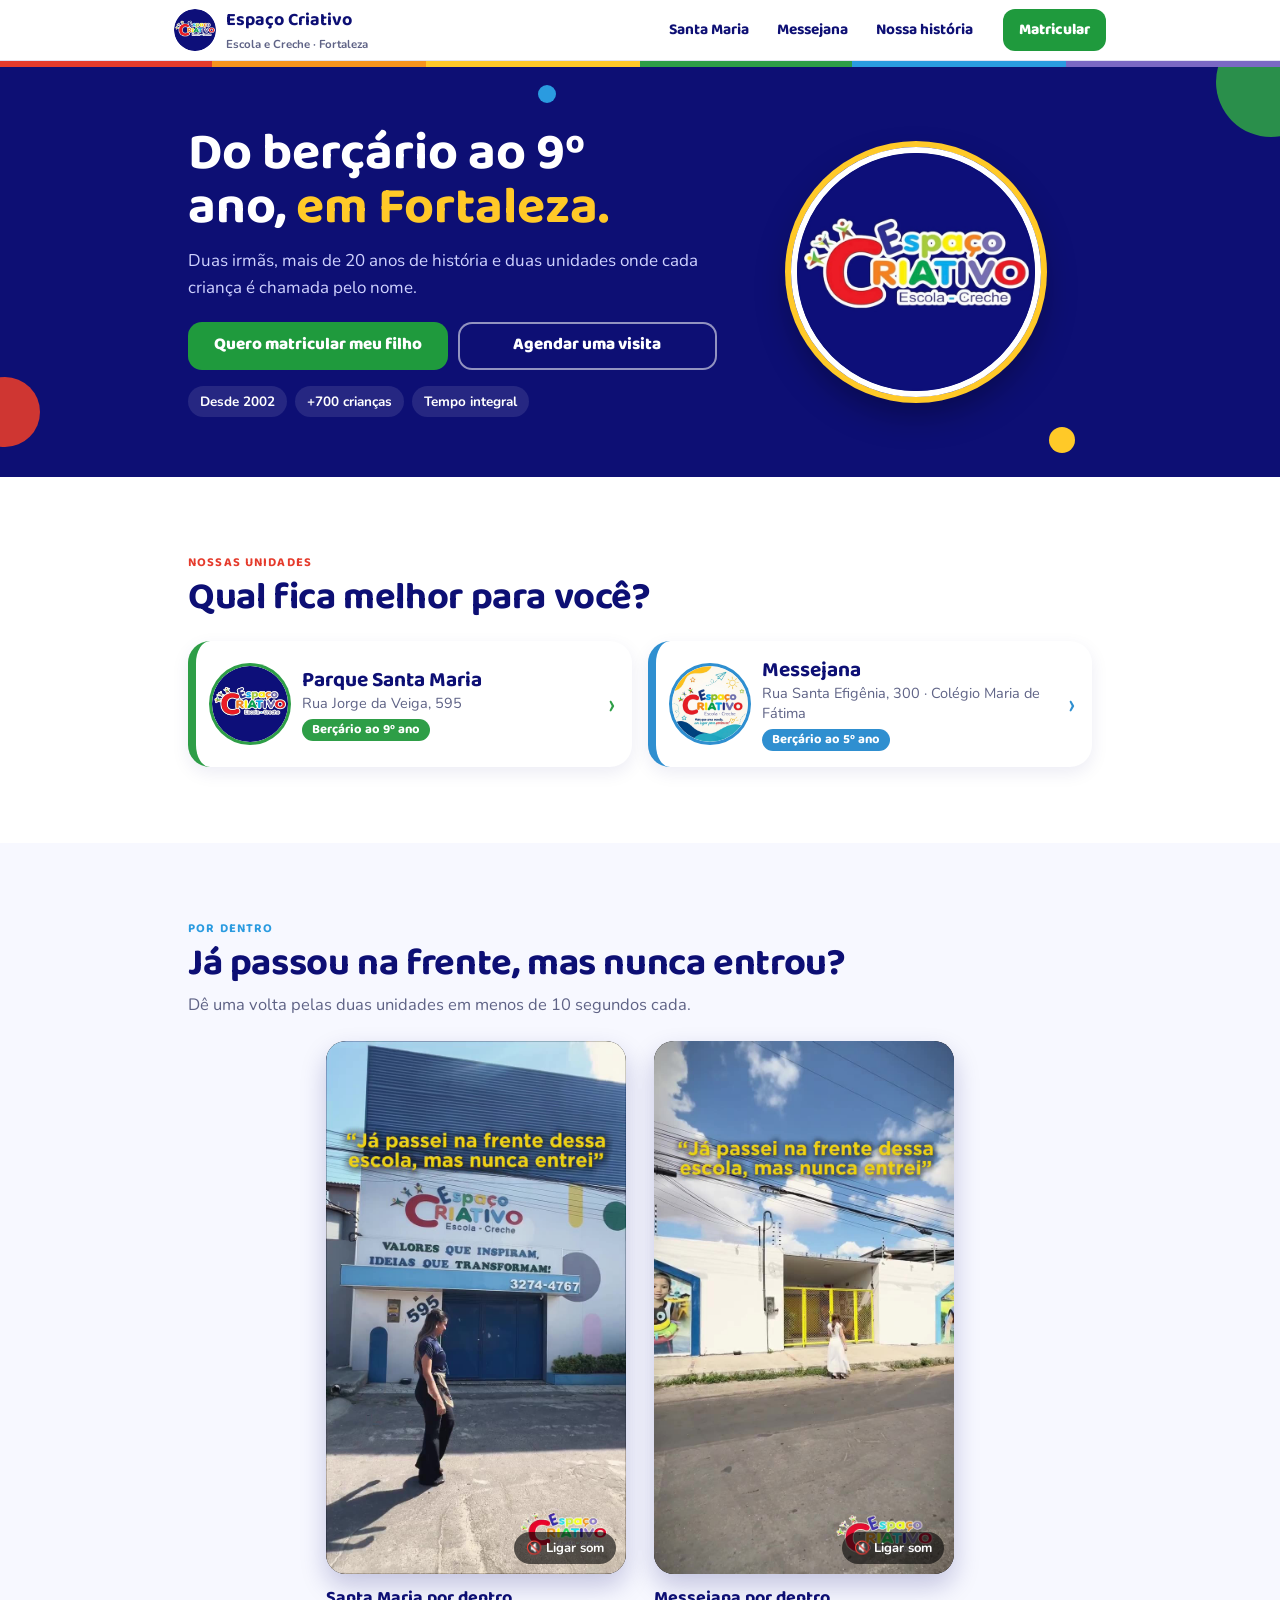
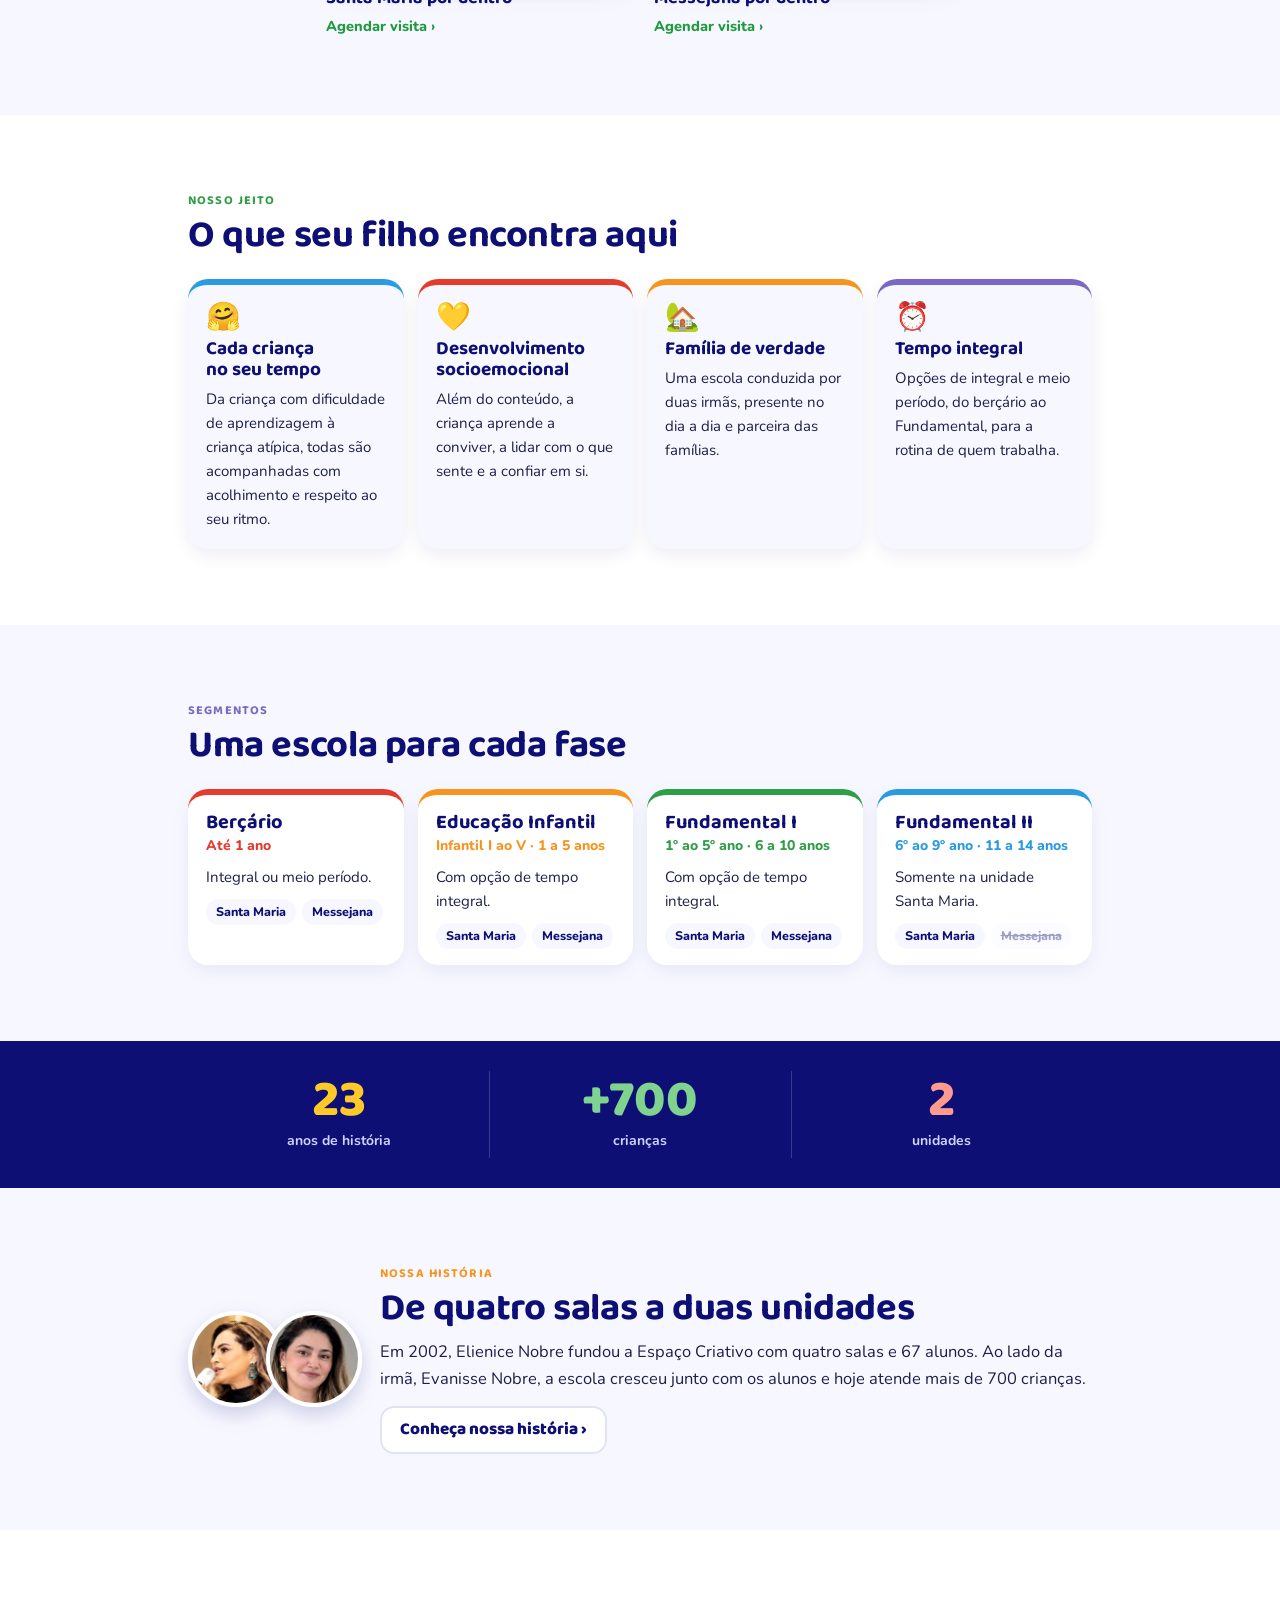
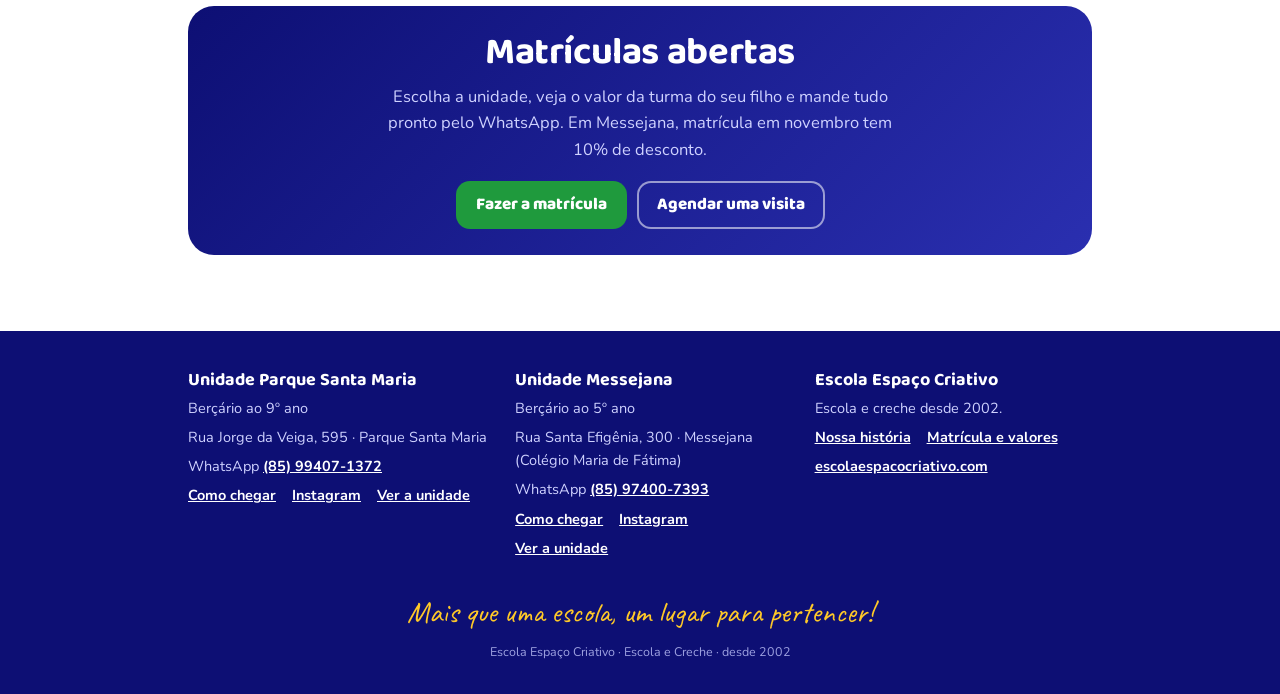
==== commit 05af62df: "Reorganiza o site: início com as unidades, páginas de unidade, história e matrícula Co-Authored-By: " ====
--- a/index.html
+++ b/index.html
@@ -2,417 +2,113 @@
 <html lang="pt-BR">
 <head>
 <meta charset="utf-8">
-<meta name="viewport" content="width=device-width, initial-scale=1">
-<title>Catálogo Escola Espaço Criativo</title>
-<meta name="description" content="Escola Espaço Criativo em Fortaleza: berçário, educação infantil e ensino fundamental. Conheça nossa história, turmas e fale com a escola pelo WhatsApp.">
+<meta name="viewport" content="width=device-width, initial-scale=1, viewport-fit=cover">
+<title>Escola Espaço Criativo · Berçário ao 9º ano em Fortaleza</title>
+<meta name="description" content="Escola e creche em Fortaleza desde 2002. Unidades Parque Santa Maria (berçário ao 9º ano) e Messejana (berçário ao 5º ano). Veja a escola por dentro, os valores e faça a matrícula pelo WhatsApp.">
 <meta name="theme-color" content="#0d0f74">
 <meta property="og:type" content="website">
 <meta property="og:title" content="Escola Espaço Criativo · Mais que uma escola, um lugar para pertencer">
-<meta property="og:description" content="Duas irmãs, uma história e mais de 700 crianças. Conheça a escola, as turmas e fale com a gente.">
+<meta property="og:description" content="Berçário ao 9º ano em Fortaleza, com unidades no Parque Santa Maria e em Messejana.">
 <meta property="og:image" content="https://8rytdz8k66-cyber.github.io/catalogo-escolaespacocriativo/img/logo.png">
 <meta property="og:url" content="https://8rytdz8k66-cyber.github.io/catalogo-escolaespacocriativo/">
 <link rel="icon" href="img/logo.png">
 <link rel="preconnect" href="https://fonts.googleapis.com">
 <link rel="preconnect" href="https://fonts.gstatic.com" crossorigin>
 <link href="https://fonts.googleapis.com/css2?family=Baloo+2:wght@600;700;800&family=Nunito:wght@400;600;700;800&family=Caveat:wght@700&display=swap" rel="stylesheet">
-<style>
-:root{
-  /* Cores do logo: marinho de fundo + letras em arco-íris */
-  --marinho:#0d0f74;
-  --marinho-2:#1b1f8f;
-  --vermelho:#e53b2c;
-  --laranja:#f7941d;
-  --amarelo:#ffc928;
-  --verde:#2e9e47;
-  --azul:#2a9be0;
-  --lilas:#7a68c4;
-  --papel:#f7f8ff;
-  --branco:#ffffff;
-  --tinta:#1d1f4a;
-  --cinza:#5f6386;
-  --linha:#e1e3f2;
-  --display:"Baloo 2","Trebuchet MS",system-ui,sans-serif;
-  --body:"Nunito","Segoe UI",system-ui,sans-serif;
-  --script:"Caveat","Brush Script MT",cursive;
-  /* Layout: coluna única pensada para celular, seções numeradas pelo menu */
-  color-scheme: light;
-}
-*{box-sizing:border-box}
-html{scroll-behavior:smooth}
-@media (prefers-reduced-motion: reduce){html{scroll-behavior:auto}*{transition:none!important}}
-body{margin:0;background:var(--papel);color:var(--tinta);font-family:var(--body);font-size:17px;line-height:1.6}
-a{color:inherit}
-:focus-visible{outline:3px solid var(--laranja);outline-offset:3px;border-radius:10px}
-img{max-width:100%}
-.wrap{max-width:880px;margin:0 auto;padding:0 18px}
-h1,h2,h3{font-family:var(--display);line-height:1.1;text-wrap:balance;margin:0;color:var(--marinho)}
-h2{font-size:clamp(28px,6vw,38px)}
-h3{font-size:21px}
-p{margin:0 0 14px}
-.nota{color:var(--cinza);font-size:15px}
-.arco{height:8px;background:linear-gradient(90deg,var(--vermelho) 0 16.6%,var(--laranja) 0 33.3%,var(--amarelo) 0 50%,var(--verde) 0 66.6%,var(--azul) 0 83.3%,var(--lilas) 0)}
+<link rel="stylesheet" href="assets/site.css">
+</head>
+<body data-base="" data-pagina="home">
+<main id="conteudo">
 
-/* Cabeçalho de seção */
-.cab{display:flex;align-items:center;gap:12px;margin-bottom:22px}
-.num{flex:none;width:44px;height:44px;border-radius:50%;display:grid;place-items:center;color:#fff;font-family:var(--display);font-weight:800;font-size:22px;background:var(--c)}
-.cab small{display:block;font-family:var(--display);font-weight:700;color:var(--c);text-transform:uppercase;letter-spacing:.06em;font-size:13px}
-section{padding:48px 0;scroll-margin-top:58px}
-section.claro{background:var(--branco)}
-
-/* Capa */
-.capa{background:var(--marinho);color:#fff;text-align:center;position:relative;overflow:hidden;padding:34px 0 40px}
-.capa .wrap{position:relative;z-index:1;display:flex;flex-direction:column;align-items:center}
-.bolinhas{position:absolute;inset:0;pointer-events:none}
-.bolinhas i{position:absolute;border-radius:50%}
-.bolinhas b{position:absolute;font-size:28px;line-height:1}
-.logo{width:min(230px,58vw);border-radius:50%;border:6px solid #fff;box-shadow:0 0 0 6px var(--amarelo),0 14px 30px rgba(0,0,0,.35)}
-.capa h1{position:absolute;width:1px;height:1px;overflow:hidden;clip:rect(0 0 0 0)}
-.slogan{font-family:var(--script);font-size:clamp(32px,8vw,44px);line-height:1.1;margin:22px 0 6px}
-.slogan span{color:var(--amarelo)}
-.capa .sub{color:#cfd2ff;max-width:32em;margin:0 0 22px}
-.botoes{display:flex;flex-wrap:wrap;justify-content:center;gap:10px}
-.btn{display:inline-flex;align-items:center;gap:8px;text-decoration:none;font-family:var(--display);font-weight:800;font-size:17px;padding:11px 20px;border-radius:14px;border:0;cursor:pointer}
-.btn svg{width:20px;height:20px;flex:none}
-.btn.zap{background:#25a244;color:#fff}
-.btn.branco{background:#fff;color:var(--marinho)}
-.btn.marinho{background:var(--marinho);color:#fff}
-
-/* Menu */
-.menu{position:sticky;top:0;z-index:20;background:rgba(255,255,255,.97);border-bottom:1px solid var(--linha)}
-.menu-in{max-width:880px;margin:0 auto;padding:9px 14px;display:flex;gap:8px;overflow-x:auto;scrollbar-width:none}
-.menu-in::-webkit-scrollbar{display:none}
-.menu a{flex:none;text-decoration:none;font-family:var(--display);font-weight:700;font-size:15px;padding:6px 14px;border-radius:999px;color:#fff;background:var(--c)}
-
-/* 1 Quem somos */
-.circ{width:128px;height:128px;border-radius:50%;border:6px solid var(--c);overflow:hidden;box-shadow:0 8px 20px rgba(13,15,116,.15);transition:transform .15s;background:var(--marinho)}
-.circ img{width:100%;height:100%;object-fit:cover;display:block}
-
-/* Números */
-.numeros{background:var(--marinho);padding:28px 0}
-.nums{display:grid;grid-template-columns:repeat(3,1fr);gap:10px;text-align:center}
-.nums b{display:block;font-family:var(--display);font-weight:800;font-size:clamp(36px,9vw,54px);line-height:1}
-.nums span{color:#cfd2ff;font-weight:700;font-size:15px}
-
-/* 2 História */
-.tempo{list-style:none;margin:0;padding:0;display:grid;gap:10px}
-.tempo li{display:grid;grid-template-columns:104px 1fr;gap:14px;padding:12px 14px;border-radius:16px;background:var(--papel);border-left:7px solid var(--c)}
-.tempo .q{font-family:var(--display);font-weight:800;font-size:19px;color:var(--marinho);font-variant-numeric:tabular-nums}
-.tempo b{display:block;font-family:var(--display);font-size:18px;color:var(--marinho)}
-@media (max-width:480px){.tempo li{grid-template-columns:1fr;gap:0}}
-.sub-h{margin:34px 0 12px}
-.aspas{flex:none;width:52px;height:52px;border-radius:50%;background:var(--c);color:#fff;display:grid;place-items:center;font-family:Georgia,serif;font-size:40px;line-height:1;padding-top:14px}
-.txt h3{color:var(--verde);margin:22px 0 8px;font-size:19px}
-
-/* 3 Valores da escola */
-.cards3{display:grid;grid-template-columns:repeat(auto-fit,minmax(230px,1fr));gap:14px}
-.mini{background:#fff;border-radius:20px;padding:18px;border-top:7px solid var(--c);box-shadow:0 4px 14px rgba(13,15,116,.06)}
-.mini h3{font-size:19px;margin-bottom:6px}
-.mini p{font-size:15.5px;margin:0}
-.citacao{margin:20px 0 0;padding:22px 24px;background:var(--marinho);color:#fff;border-radius:22px}
-.citacao p{font-family:var(--script);font-size:30px;line-height:1.2;margin:0 0 8px}
-.citacao cite{font-style:normal;font-weight:700;color:var(--amarelo);font-size:15px}
-
-/* 4 Vídeo */
-.video h3{font-size:24px}
-.video p{color:var(--cinza);margin:6px 0 12px}
-@media (max-width:480px){.video{flex-direction:column;align-items:flex-start}}
-
-.video-box{display:grid;grid-template-columns:minmax(0,300px) 1fr;gap:22px;align-items:center;background:linear-gradient(135deg,#fff3d6,#e4f3fc);border-radius:24px;padding:18px}
-.video-box video{width:100%;aspect-ratio:9/16;border-radius:18px;background:#000;display:block;box-shadow:0 10px 24px rgba(13,15,116,.2)}
-.video-box h3{font-size:24px}
-.video-box p{color:var(--cinza);margin:6px 0 12px}
-@media (max-width:560px){.video-box{grid-template-columns:1fr}.video-box video{max-width:320px;margin:0 auto}}
-/* 5 Valores */
-.faixa{border-radius:20px;padding:16px 18px;color:#fff;background:var(--c);margin-bottom:14px}
-.faixa b{display:block;font-family:var(--display);font-size:23px;line-height:1.1}
-.faixa span{font-size:14px;opacity:.92}
-.grade{display:grid;grid-template-columns:repeat(auto-fit,minmax(260px,1fr));gap:14px}
-.card{background:#fff;border-radius:20px;padding:16px 18px;box-shadow:0 4px 14px rgba(13,15,116,.06)}
-.etq{display:inline-block;font-family:var(--display);font-weight:700;font-size:13px;letter-spacing:.05em;text-transform:uppercase;color:#fff;background:var(--c);padding:3px 12px;border-radius:999px;margin-bottom:8px}
-.tab{width:100%;border-collapse:collapse;font-variant-numeric:tabular-nums}
-.tab td{padding:7px 0;border-bottom:1px dotted var(--linha);vertical-align:top}
-.tab tr:last-child td{border-bottom:0}
-.tab td:last-child{text-align:right;font-weight:800;white-space:nowrap;padding-left:10px}
-.tab small{display:block;color:var(--cinza);font-weight:600;font-size:13px}
-.tab.grande td:last-child{font-family:var(--display);font-size:21px}
-.g{font-family:var(--display);font-weight:700;color:var(--cinza);font-size:13px;text-transform:uppercase;letter-spacing:.05em;margin:12px 0 0}
-.selos{display:flex;flex-wrap:wrap;gap:8px;margin-top:14px}
-.selos span{font-weight:700;font-size:14.5px;padding:7px 14px;border-radius:999px;background:#fff;border:2px solid var(--c);color:var(--tinta)}
-
-.faixa.com-logo{display:flex;align-items:center;gap:14px}
-.faixa.com-logo img{width:76px;height:76px;flex:none;border-radius:50%;border:3px solid #fff;background:#fff}
-.unid-logo{width:84px;height:84px;border-radius:50%;border:3px solid #fff;background:#fff;display:block;margin-bottom:10px}
-.fz label{display:block;font-weight:700;font-size:15px;margin:12px 0 4px}
-.fz input[type=text],.fz select{width:100%;font:inherit;font-size:16px;padding:10px 12px;border:2px solid var(--linha);border-radius:12px;background:#fff;color:var(--tinta)}
-.fz input[type=text]:focus,.fz select:focus{border-color:var(--azul);outline:none}
-.fz-unid{border:0;padding:0;margin:0;display:grid;grid-template-columns:1fr;gap:8px}
-.fz-unid legend{font-weight:700;font-size:15px;margin-bottom:6px;padding:0}
-.fz-unid label{margin:0;border:2px solid var(--linha);border-radius:14px;padding:10px 12px;cursor:pointer;font-family:var(--display);font-size:16px;color:var(--marinho);line-height:1.15;background:#fff}
-.fz-unid label small{display:block;font-family:var(--body);font-weight:600;font-size:12px;color:var(--cinza)}
-.fz-unid label:has(input:checked){border-color:var(--verde);background:#e7f6ea}
-.fz-unid input{accent-color:var(--verde);margin-right:4px}
-.fz-dica{font-size:14px;color:var(--verde);font-weight:700;margin:6px 0 0}
-.fz-valor{margin-top:16px;background:#fff;border:2px solid var(--amarelo);border-radius:16px;padding:12px 14px}
-.fz-valor b{font-family:var(--display);color:var(--marinho);font-size:17px}
-.fz-valor ul{list-style:none;margin:6px 0 0;padding:0}
-.fz-valor li{display:flex;justify-content:space-between;gap:10px;padding:4px 0;font-variant-numeric:tabular-nums}
-.fz-valor li strong{white-space:nowrap}
-.fz-desc{font-size:14px;color:var(--cinza);margin:6px 0 0}
-.fz-erro{color:var(--vermelho);font-weight:700;font-size:14px;margin:10px 0 0;min-height:1em}
-.fz-enviar{width:100%;justify-content:center;margin-top:8px}
-.fz-enviar[aria-disabled="true"]{opacity:.55}
-.me-slogan{font-family:var(--display);font-weight:700;font-size:19px;color:var(--marinho);margin:4px 0 10px;text-align:center}
-.difs{display:grid;grid-template-columns:1fr 1fr;gap:8px;margin-bottom:16px}
-.difs span{background:#fff;border-left:6px solid var(--c);border-radius:12px;padding:9px 12px;font-weight:700;font-size:14.5px;line-height:1.25}
-.ig{display:inline-grid;place-items:center;width:46px;height:46px;border-radius:14px;color:#fff;background:radial-gradient(circle at 30% 107%,#fdf497 0%,#fd5949 45%,#d6249f 60%,#285aeb 90%)}
-.ig svg{width:26px;height:26px}
-.carrossel{overflow:hidden;margin:0 -18px 22px;mask-image:linear-gradient(90deg,transparent,#000 6%,#000 94%,transparent)}
-.trilho{display:flex;gap:14px;width:max-content;padding:4px 18px;animation:passa 30s linear infinite}
-.carrossel:hover .trilho{animation-play-state:paused}
-@keyframes passa{to{transform:translateX(-50%)}}
-@media (prefers-reduced-motion: reduce){.trilho{animation:none}.carrossel{overflow-x:auto}}
-.coment{margin:0;width:270px;flex:none;background:var(--papel);border-radius:18px;padding:14px 16px;border-top:6px solid var(--amarelo)}
-.coment blockquote{margin:6px 0 8px;font-size:15.5px}
-.coment figcaption{font-weight:700;font-size:14px;color:var(--marinho)}
-.mini-est{color:var(--amarelo);letter-spacing:2px}
-.avaliar{background:linear-gradient(135deg,#fff6db,#eef0ff);border-radius:22px;padding:18px}
-.avaliar h3{font-size:22px}
-.avaliar label{display:block;font-weight:700;font-size:15px;margin:12px 0 4px}
-.avaliar input,.avaliar select,.avaliar textarea{width:100%;font:inherit;font-size:16px;padding:10px 12px;border:2px solid var(--linha);border-radius:12px;background:#fff;color:var(--tinta)}
-.av-campos{display:grid;grid-template-columns:1.4fr 1fr;gap:10px}
-@media (max-width:480px){.av-campos{grid-template-columns:1fr}}
-.estrelas{display:flex;gap:4px;margin-top:6px}
-.estrelas button{background:none;border:0;cursor:pointer;font-size:38px;line-height:1;color:#d5d7e8;padding:0 2px}
-.estrelas button.on{color:var(--amarelo)}
-#av-enviar[aria-disabled="true"]{opacity:.55}
-details.card.ver summary{list-style:none;cursor:pointer;display:flex;flex-wrap:wrap;align-items:center;justify-content:space-between;gap:8px}
-details.card.ver summary::-webkit-details-marker{display:none}
-details.card.ver summary .etq{margin-bottom:0}
-.ver-btn{font-family:var(--display);font-weight:700;font-size:15px;color:var(--c);border:2px solid var(--c);border-radius:999px;padding:4px 14px;background:#fff}
-.ver-btn::after{content:" ▾"}
-details.card.ver[open] .ver-btn{color:#fff;background:var(--c)}
-details.card.ver[open] .ver-btn::after{content:" ▴"}
-details.card.ver[open] .ver-btn{font-size:0;padding:4px 10px}
-details.card.ver[open] .ver-btn::before{content:"Esconder";font-size:15px}
-.ver-corpo{margin-top:10px}
-
-.duas{display:grid;grid-template-columns:1fr 1fr;gap:16px;justify-items:center;text-align:center}
-.duas figure{margin:0;display:flex;flex-direction:column;align-items:center;gap:8px}
-.duas .circ{width:150px;height:150px;border-color:var(--c)}
-@media (max-width:400px){.duas .circ{width:132px;height:132px}}
-.duas b{display:block;font-family:var(--display);font-size:19px;color:var(--marinho);line-height:1.15}
-.duas figcaption span{color:var(--cinza);font-size:14.5px}
-.conheca{margin:26px auto 0;display:flex;align-items:center;gap:14px;width:100%;max-width:560px;text-align:left;border:0;cursor:pointer;font:inherit;color:#fff;background:linear-gradient(135deg,var(--marinho),#2a2fb0);border-radius:22px;padding:14px 16px;box-shadow:0 10px 24px rgba(13,15,116,.22)}
-.conheca img{width:62px;height:62px;border-radius:50%;border:3px solid var(--amarelo);flex:none}
-.conheca small{display:block;font-family:var(--display);font-weight:700;font-size:12px;text-transform:uppercase;letter-spacing:.06em;color:var(--amarelo)}
-.conheca b{display:block;font-family:var(--display);font-size:20px;line-height:1.12}
-.conheca em{display:block;font-style:normal;color:#cfd2ff;font-size:14px;margin-top:2px}
-.conheca .seta{margin-left:auto;font-size:38px;line-height:1;color:var(--amarelo);flex:none}
-.jcorpo h3{color:var(--vermelho);font-size:20px;margin:22px 0 8px}
-.jcorpo .hc-fim{font-family:var(--script);font-size:28px;color:var(--verde)}
-.conheca.me{background:linear-gradient(135deg,#1777c4,var(--azul))}
-.conheca.me img{border-color:#fff;background:#fff}
-.conheca.me small{color:#fff3c4}
-.portao{background:#fff;border-radius:22px;padding:18px;box-shadow:0 4px 14px rgba(13,15,116,.08);border-top:7px solid var(--verde)}
-.portao h3{font-size:22px}
-.portao label{display:block;font-weight:700;font-size:15px;margin:12px 0 4px}
-.portao select{width:100%;font:inherit;font-size:16px;padding:10px 12px;border:2px solid var(--linha);border-radius:12px;background:#fff;color:var(--tinta)}
-.portao input[type=text]{width:100%;font:inherit;font-size:16px;padding:10px 12px;border:2px solid var(--linha);border-radius:12px;background:#fff;color:var(--tinta)}
-.portao input[type=text]:focus{border-color:var(--verde);outline:none}
-.pt-irmao{border:0;padding:0;margin:14px 0 0}
-.pt-irmao legend{font-weight:700;font-size:15px;padding:0;margin-bottom:6px}
-.pt-irmao label{display:inline-flex;align-items:center;gap:6px;margin:0 16px 0 0;font-weight:600;border:2px solid var(--linha);border-radius:12px;padding:8px 14px;background:#fff;cursor:pointer}
-.pt-irmao label:has(input:checked){border-color:var(--verde);background:#e7f6ea}
-.pt-irmao input{accent-color:var(--verde)}
-.pt-ola{background:#e7f6ea;border-left:6px solid var(--verde);border-radius:12px;padding:10px 14px;font-weight:700;color:var(--marinho)}
-#precos{scroll-margin-top:70px}
-.pt-perg{margin:0 0 8px;font-size:16px;color:var(--marinho);font-weight:800}
-.pt-irmao legend.pt-frase{display:block;width:100%;font-size:17px}
-.pt-frase{margin:0 0 10px;background:#e7f6ea;color:var(--verde);font-weight:800;font-size:14.5px;border-radius:10px;padding:7px 12px}
-/* 6 Unidades e contato */
-.contato{background:var(--marinho);color:#fff}
-.contato h2,.contato h3{color:#fff}
-.unids{display:grid;grid-template-columns:repeat(auto-fit,minmax(260px,1fr));gap:14px;margin-top:18px}
-.unid{background:var(--marinho-2);border-radius:20px;padding:18px;border-top:7px solid var(--c)}
-.unid p{color:#cfd2ff;font-size:15px;margin:4px 0 12px}
-.unid .botoes{justify-content:flex-start}
-.unid .btn{font-size:15px;padding:9px 14px}
-.unid .btn.branco{background:rgba(255,255,255,.12);color:#fff;border:1px solid rgba(255,255,255,.3)}
-.fim{font-family:var(--script);font-size:34px;color:var(--amarelo);text-align:center;margin:30px 0 0}
-footer{background:var(--marinho);color:#9da1e0;text-align:center;font-size:13px;padding:0 0 26px}
-
-/* Janela das biografias */
-dialog{border:0;padding:0;border-radius:24px;width:min(660px,94vw);max-height:88vh;background:var(--papel);color:var(--tinta);box-shadow:0 20px 60px rgba(0,0,0,.35);overflow:hidden}
-dialog[open]{display:flex;flex-direction:column}
-dialog::backdrop{background:rgba(13,15,116,.55)}
-.jtopo{display:flex;gap:14px;align-items:center;padding:16px 18px;background:var(--marinho);color:#fff}
-.jtopo img{width:64px;height:64px;border-radius:50%;object-fit:cover;border:4px solid var(--amarelo);flex:none}
-.jtopo h2{color:#fff;font-size:21px}
-.jtopo p{margin:2px 0 0;font-size:13.5px;color:#cfd2ff;line-height:1.35}
-.fechar{margin-left:auto;align-self:flex-start;background:rgba(255,255,255,.15);color:#fff;border:0;width:40px;height:40px;border-radius:50%;font-size:26px;line-height:1;cursor:pointer;flex:none}
-.jcorpo{overflow-y:auto;padding:20px 22px 26px}
-.jcorpo .form{background:#fff;border-left:6px solid var(--azul);border-radius:12px;padding:10px 14px;margin-bottom:16px;font-size:15.5px}
-.jcorpo .citacao p{font-size:27px}
-
-/* ===== Refinamento visual (UX/UI) ===== */
-html{scroll-padding-top:64px;-webkit-text-size-adjust:100%}
-html.travado{overflow:hidden}
-body{font-size:16.5px;-webkit-font-smoothing:antialiased;text-rendering:optimizeLegibility}
-::selection{background:var(--amarelo);color:var(--marinho)}
-section{padding:56px 0}
-@media (min-width:768px){section{padding:80px 0}.wrap{padding:0 28px}}
-main > section:nth-of-type(odd){background:var(--branco)}
-main > section:nth-of-type(even){background:var(--papel)}
-main > section.numeros,main > section.contato{background:var(--marinho)}
-.cab{gap:14px;margin-bottom:28px}
-.cab small{font-size:12.5px;letter-spacing:.09em}
-h2{font-size:clamp(27px,5.6vw,40px);letter-spacing:-.01em}
-.nota{line-height:1.5}
-/* capa */
-.capa{padding:44px 0 52px}
-.slogan{margin-top:26px}
-.capa .sub{font-size:16px;line-height:1.55}
-.capa .btn.zap{font-size:19px;padding:15px 28px;border-radius:16px;box-shadow:0 10px 26px rgba(37,162,68,.4)}
-/* botões: área de toque mínima de 44px e retorno visual */
-.btn{min-height:46px;transition:transform .15s,box-shadow .15s,filter .15s}
-.btn:hover{filter:brightness(1.06);transform:translateY(-1px)}
-.btn:active{transform:translateY(1px)}
-.btn.zap{background:#1f9a3d}
-.ig{width:46px;height:46px;transition:transform .15s}.ig:hover{transform:scale(1.06)}
-/* menu fixo */
-.menu{backdrop-filter:saturate(1.4) blur(8px);-webkit-backdrop-filter:saturate(1.4) blur(8px);background:rgba(255,255,255,.9);box-shadow:0 2px 10px rgba(13,15,116,.06)}
-.menu-in{scroll-snap-type:x proximity;mask-image:linear-gradient(90deg,#000 92%,transparent)}
-.menu a{scroll-snap-align:start;opacity:.82;transition:opacity .2s,transform .2s;min-height:36px;display:inline-flex;align-items:center}
-.menu a.ativo,.menu a:hover{opacity:1;transform:translateY(-1px);box-shadow:0 4px 12px rgba(0,0,0,.15)}
-/* quem somos */
-.duas{gap:20px;max-width:560px;margin:0 auto}
-.duas .circ{box-shadow:0 12px 28px rgba(13,15,116,.18)}
-.conheca{transition:transform .18s,box-shadow .18s}
-.conheca:hover{transform:translateY(-2px);box-shadow:0 16px 32px rgba(13,15,116,.28)}
-.conheca:active{transform:translateY(0)}
-/* números */
-.nums{gap:8px}
-.nums > div{padding:6px 4px}
-.nums > div + div{border-left:1px solid rgba(255,255,255,.15)}
-/* linha do tempo */
-.tempo{position:relative}
-.tempo li{background:var(--branco);box-shadow:0 2px 10px rgba(13,15,116,.05)}
-main > section:nth-of-type(odd) .tempo li{background:var(--papel)}
-/* cards */
-.mini,.card,.portao,.avaliar{border-radius:22px}
-.mini{box-shadow:0 6px 18px rgba(13,15,116,.07)}
-@media (min-width:768px){.cards3{gap:18px}}
-.citacao{position:relative;padding:26px 26px 22px 30px}
-.citacao::before{content:"“";position:absolute;top:-18px;left:18px;font-family:Georgia,serif;font-size:90px;line-height:1;color:var(--amarelo)}
-/* vídeo */
-.video-box video{object-fit:cover}
-/* formulários */
-.portao input,.portao select,.fz input,.fz select,.avaliar input,.avaliar select,.avaliar textarea{min-height:48px;transition:border-color .15s,box-shadow .15s}
-.portao input:focus,.portao select:focus,.fz input:focus,.fz select:focus,.avaliar input:focus,.avaliar select:focus,.avaliar textarea:focus{border-color:var(--azul);box-shadow:0 0 0 4px rgba(42,155,224,.15);outline:none}
-.portao input[aria-invalid="true"]{border-color:var(--vermelho)}
-.portao button[type=submit]{font-size:18px;min-height:52px}
-.portao h3{font-size:24px;margin-bottom:2px}
-/* preços */
-.tab td{padding:9px 0}
-.tab td:last-child{color:var(--marinho)}
-.selos span{background:var(--branco)}
-/* avaliação */
-.avaliar{background:linear-gradient(135deg,#fff7df,#eef0ff);border:1px solid #f3e3b0}
-.estrelas button{min-width:44px;min-height:44px;transition:transform .12s}
-.estrelas button:hover{transform:scale(1.12)}
-/* contato */
-.unid{transition:transform .18s}
-.unid:hover{transform:translateY(-2px)}
-.contato .nota a{color:var(--amarelo)}
-/* janelas */
-dialog[open]{animation:sobe .22s ease-out}
-dialog::backdrop{backdrop-filter:blur(3px);-webkit-backdrop-filter:blur(3px)}
-@keyframes sobe{from{transform:translateY(16px);opacity:0}to{transform:none;opacity:1}}
-@media (max-width:560px){dialog{width:100%;max-width:100%;max-height:92vh;margin:auto 0 0;border-radius:24px 24px 0 0}}
-.jcorpo p{max-width:62ch}
-/* tablet */
-@media (min-width:600px) and (max-width:1023px){.duas .circ{width:170px;height:170px}.grade{grid-template-columns:1fr 1fr}}
-@media (prefers-reduced-motion:reduce){dialog[open]{animation:none}.trilho{animation:none}}
-.pt-irmao{display:flex;align-items:center;justify-content:space-between;gap:12px;margin-top:16px;padding:12px 14px;border:2px solid var(--linha);border-radius:14px;background:#fff}
-.pt-irmao .pt-perg{margin:0;font-size:15.5px;font-weight:800;color:var(--marinho);line-height:1.3}
-.pt-irmao .pt-perg span,.pt-dica{display:block;font-weight:700;font-size:13.5px;color:var(--verde)}
-.pt-sim{flex:none;display:inline-flex!important;align-items:center;gap:8px;margin:0!important;padding:8px 14px;border:2px solid var(--linha);border-radius:999px;font-weight:700;cursor:pointer;min-height:44px}
-.portao .pt-sim input{width:20px;height:20px;min-height:0;padding:0;border:0;box-shadow:none;accent-color:var(--verde);margin:0}
-.pt-sim:has(input:checked){border-color:var(--verde);background:#e7f6ea;color:var(--verde)}
-.pt-irmao:has(input:checked){border-color:var(--verde)}
-#pt-irmao-box{margin-top:4px}
-.irmao-linha{border:2px dashed #cfe9d5;border-radius:14px;padding:10px 12px 12px;margin-top:10px;background:#fbfffb}
-.irmao-cab{display:flex;justify-content:space-between;align-items:center}
-.irmao-cab b{font-family:var(--display);color:var(--verde);font-size:16px}
-.irmao-tira{border:0;background:none;color:var(--vermelho);font-weight:700;font-size:14px;cursor:pointer;padding:6px}
-.irmao-linha label{display:block;font-weight:700;font-size:14.5px;margin:8px 0 4px}
-.irmao-linha input,.irmao-linha select{width:100%;font:inherit;font-size:16px;padding:10px 12px;border:2px solid var(--linha);border-radius:12px;background:#fff;color:var(--tinta);min-height:46px}
-.add-irmao{margin-top:10px;width:100%;border:2px solid var(--verde);background:#fff;color:var(--verde);font:inherit;font-family:var(--display);font-weight:700;font-size:16px;border-radius:14px;padding:10px;cursor:pointer;min-height:46px}
-.add-irmao:hover{background:#e7f6ea}
-.fz .pt-sim input{width:20px;height:20px;min-height:0;padding:0;border:0;box-shadow:none;accent-color:var(--verde);margin:0}
-.fz .fz-irmao{margin-top:14px}
-.fz-unid label{display:grid!important;grid-template-columns:auto 1fr;column-gap:10px;align-items:center}
-.fz-unid label input{grid-row:span 2;width:20px;height:20px;min-height:0;margin:0}
-.fz-unid label small{grid-column:2}
-</style>
-</head>
-<body>
-
-<header class="capa">
+<!-- 1. Banner principal -->
+<section class="hero" aria-labelledby="titulo">
   <div class="bolinhas" aria-hidden="true">
-    <i style="width:90px;height:90px;background:var(--vermelho);left:-34px;top:38px"></i>
-    <i style="width:120px;height:120px;background:var(--verde);right:-52px;top:-34px"></i>
-    <i style="width:44px;height:44px;background:var(--amarelo);left:9%;bottom:70px"></i>
-    <i style="width:30px;height:30px;background:var(--azul);right:12%;top:46%"></i>
-    <i style="width:62px;height:62px;background:var(--laranja);right:5%;bottom:30px"></i>
-    <i style="width:22px;height:22px;background:var(--lilas);left:24%;top:14%"></i>
-    <b style="left:8%;top:34%;color:var(--amarelo)">★</b>
-    <b style="right:21%;top:9%;color:#ff9a8f">★</b>
-    <b style="right:8%;top:62%;color:#7fd38f">★</b>
+    <i style="width:110px;height:110px;background:var(--verde);right:-46px;top:-40px;opacity:.9"></i>
+    <i style="width:70px;height:70px;background:var(--vermelho);left:-30px;bottom:30px;opacity:.9"></i>
+    <i style="width:26px;height:26px;background:var(--amarelo);right:16%;bottom:24px"></i>
+    <i style="width:18px;height:18px;background:var(--azul);left:42%;top:18px"></i>
   </div>
   <div class="wrap">
-    <img class="logo" src="img/logo.png" alt="Logo Espaço Criativo Escola e Creche" width="230" height="230" fetchpriority="high">
-    <h1>Escola Espaço Criativo</h1>
-    <p class="slogan">Sua história também pode <span>começar aqui!</span></p>
-    <p class="sub">Duas unidades em Fortaleza: Parque Santa Maria, do berçário ao 9º ano, e Messejana (Colégio Maria de Fátima), do berçário ao 5º ano.</p>
-    <div class="botoes">
-      
-      <button type="button" class="btn zap" data-form="sm">Quero matricular meu filho</button>
+    <div>
+      <h1 id="titulo">Do berçário ao 9º ano, <span>em Fortaleza.</span></h1>
+      <p class="lead">Duas irmãs, mais de 20 anos de história e duas unidades onde cada criança é chamada pelo nome.</p>
+      <div class="botoes">
+        <a class="btn zap" href="matricula/">Quero matricular meu filho</a>
+        <button type="button" class="btn contorno" data-acao="visita">Agendar uma visita</button>
+      </div>
+      <div class="selos-hero"><span>Desde 2002</span><span>+700 crianças</span><span>Tempo integral</span></div>
     </div>
-  </div>
-</header>
-<div class="arco" aria-hidden="true"></div>
-
-<nav class="menu" aria-label="Partes do catálogo">
-  <div class="menu-in">
-    <a href="#quem-somos" style="--c:var(--vermelho)">Quem somos</a>
-    <a href="#historia" style="--c:var(--laranja)">História</a>
-    <a href="#jeito" style="--c:var(--verde)">Nosso jeito</a>
-    <a href="#video" style="--c:var(--azul)">Vídeo</a>
-    <a href="#valores" style="--c:var(--lilas)">Turmas e valores</a>
-    <a href="#avaliar" style="--c:var(--amarelo);color:var(--marinho)">Avaliações</a>
-    <a href="#contato" style="--c:var(--marinho)">Contato</a>
-  </div>
-</nav>
-
-<main>
-
-<section id="quem-somos" class="claro" style="--c:var(--vermelho)">
-  <div class="wrap">
-    <div class="cab"><div><small>Quem somos</small><h2>Duas irmãs, uma história</h2></div></div>
-    <div class="duas">
-      <figure style="--c:var(--vermelho)"><span class="circ"><img src="img/elienice-rosto.jpg" alt="Elienice Nobre" width="150" height="150" loading="lazy" decoding="async"></span><figcaption><b>Elienice Nobre</b><span>Fundadora</span></figcaption></figure>
-      <figure style="--c:var(--verde)"><span class="circ"><img src="img/evanisse-rosto.jpg" alt="Evanisse Nobre" width="150" height="150" loading="lazy" decoding="async"></span><figcaption><b>Evanisse Nobre</b><span>Coordenadora geral da creche</span></figcaption></figure>
-    </div>
-    <button type="button" class="conheca" data-historia>
-      <img src="img/logo.png" alt="" loading="lazy" decoding="async">
-      <span><small>Uma história de superação</small><b>Venha conhecer a história da nossa escola</b><em>De quatro salas a duas unidades</em></span>
-      <span class="seta" aria-hidden="true">›</span>
-    </button>
+    <img class="hero-logo" src="img/logo.png" alt="Logo Espaço Criativo Escola e Creche" width="250" height="250" fetchpriority="high">
   </div>
 </section>
 
-<section class="numeros" aria-label="A escola em números">
+<!-- 2. Escolha a unidade -->
+<section class="claro" aria-labelledby="t-unid">
+  <div class="wrap">
+    <div class="cab"><small style="--c:var(--vermelho)">Nossas unidades</small><h2 id="t-unid">Qual fica melhor para você?</h2></div>
+    <div class="unidades">
+      <a class="uni" href="santa-maria/" style="--c:#2e9e47">
+        <img src="img/logo.png" alt="" width="76" height="76">
+        <span><b>Parque Santa Maria</b><span>Rua Jorge da Veiga, 595</span><span class="tag">Berçário ao 9º ano</span></span>
+        <span class="seta" aria-hidden="true">›</span>
+      </a>
+      <a class="uni" href="messejana/" style="--c:#2f8fd0">
+        <img src="img/logo-messejana.png" alt="" width="76" height="76">
+        <span><b>Messejana</b><span>Rua Santa Efigênia, 300 · Colégio Maria de Fátima</span><span class="tag">Berçário ao 5º ano</span></span>
+        <span class="seta" aria-hidden="true">›</span>
+      </a>
+    </div>
+  </div>
+</section>
+
+<!-- 3. A escola por dentro -->
+<section aria-labelledby="t-dentro">
+  <div class="wrap">
+    <div class="cab"><small style="--c:var(--azul)">Por dentro</small><h2 id="t-dentro">Já passou na frente, mas nunca entrou?</h2><p>Dê uma volta pelas duas unidades em menos de 10 segundos cada.</p></div>
+    <div class="videos">
+      <figure>
+        <div class="vid"><video data-auto muted loop playsinline preload="metadata" poster="img/santa-maria-por-dentro.jpg" aria-label="Vídeo: a unidade Santa Maria por dentro"><source src="img/santa-maria-por-dentro.mp4" type="video/mp4"></video><button type="button" class="som">🔇 Ligar som</button></div>
+        <figcaption><b>Santa Maria por dentro</b><a href="#" data-acao="visita" data-u="sm">Agendar visita ›</a></figcaption>
+      </figure>
+      <figure>
+        <div class="vid"><video data-auto muted loop playsinline preload="metadata" poster="img/messejana-por-dentro.jpg" aria-label="Vídeo: a unidade Messejana por dentro"><source src="img/messejana-por-dentro.mp4" type="video/mp4"></video><button type="button" class="som">🔇 Ligar som</button></div>
+        <figcaption><b>Messejana por dentro</b><a href="#" data-acao="visita" data-u="me">Agendar visita ›</a></figcaption>
+      </figure>
+    </div>
+    <div class="pontos" aria-hidden="true"></div>
+  </div>
+</section>
+
+<!-- 4. Diferenciais -->
+<section class="claro" aria-labelledby="t-jeito">
+  <div class="wrap">
+    <div class="cab"><small style="--c:var(--verde)">Nosso jeito</small><h2 id="t-jeito">O que seu filho encontra aqui</h2></div>
+    <div class="trilho-h" style="--cols:4">
+      <div class="mini" style="--c:var(--azul)"><span class="ic" aria-hidden="true">🤗</span><h3>Cada criança no seu tempo</h3><p>Da criança com dificuldade de aprendizagem à criança atípica, todas são acompanhadas com acolhimento e respeito ao seu ritmo.</p></div>
+      <div class="mini" style="--c:var(--vermelho)"><span class="ic" aria-hidden="true">💛</span><h3>Desenvolvimento socioemocional</h3><p>Além do conteúdo, a criança aprende a conviver, a lidar com o que sente e a confiar em si.</p></div>
+      <div class="mini" style="--c:var(--laranja)"><span class="ic" aria-hidden="true">🏡</span><h3>Família de verdade</h3><p>Uma escola conduzida por duas irmãs, presente no dia a dia e parceira das famílias.</p></div>
+      <div class="mini" style="--c:var(--lilas)"><span class="ic" aria-hidden="true">⏰</span><h3>Tempo integral</h3><p>Opções de integral e meio período, do berçário ao Fundamental, para a rotina de quem trabalha.</p></div>
+    </div>
+    <div class="pontos" aria-hidden="true"></div>
+  </div>
+</section>
+
+<!-- 5. Segmentos -->
+<section aria-labelledby="t-seg">
+  <div class="wrap">
+    <div class="cab"><small style="--c:var(--lilas)">Segmentos</small><h2 id="t-seg">Uma escola para cada fase</h2></div>
+    <div class="trilho-h" style="--cols:4">
+      <div class="seg" style="--c:var(--vermelho)"><h3>Berçário</h3><p class="idade">Até 1 ano</p><p>Integral ou meio período.</p><div class="onde"><span>Santa Maria</span><span>Messejana</span></div></div>
+      <div class="seg" style="--c:var(--laranja)"><h3>Educação Infantil</h3><p class="idade">Infantil I ao V · 1 a 5 anos</p><p>Com opção de tempo integral.</p><div class="onde"><span>Santa Maria</span><span>Messejana</span></div></div>
+      <div class="seg" style="--c:var(--verde)"><h3>Fundamental I</h3><p class="idade">1º ao 5º ano · 6 a 10 anos</p><p>Com opção de tempo integral.</p><div class="onde"><span>Santa Maria</span><span>Messejana</span></div></div>
+      <div class="seg" style="--c:var(--azul)"><h3>Fundamental II</h3><p class="idade">6º ao 9º ano · 11 a 14 anos</p><p>Somente na unidade Santa Maria.</p><div class="onde"><span>Santa Maria</span><span class="no" title="Não disponível em Messejana">Messejana</span></div></div>
+    </div>
+    <div class="pontos" aria-hidden="true"></div>
+  </div>
+</section>
+
+<!-- 6. Números -->
+<section class="escuro" style="padding:30px 0" aria-label="A escola em números">
   <div class="wrap nums">
     <div><b style="color:var(--amarelo)">23</b><span>anos de história</span></div>
     <div><b style="color:#7fd38f">+700</b><span>crianças</span></div>
@@ -420,529 +116,38 @@
   </div>
 </section>
 
-<section id="historia" style="--c:var(--laranja)">
+<!-- 7. Depoimentos (aparece sozinho com 3 ou mais) -->
+<section id="depoimentos" class="claro" hidden aria-labelledby="t-dep">
   <div class="wrap">
-    <div class="cab"><div><small>Nossa história</small><h2>Uma escola que cresceu junto com os alunos</h2></div></div>
-    <ol class="tempo">
-      <li style="--c:var(--vermelho)"><span class="q">2002</span><div><b>Nasce a Espaço Criativo</b>Fundada na Rua Jorge da Veiga, nº 595, com quatro salas e 67 alunos.</div></li>
-      <li style="--c:var(--laranja)"><span class="q">2003–2004</span><div><b>Chega o Fundamental I</b>As turmas abrem uma a uma, acompanhando os alunos.</div></li>
-      <li style="--c:var(--amarelo)"><span class="q">2010</span><div><b>Fundamental II e creche</b>Começa o 6º ano e a creche abre as portas.</div></li>
-      <li style="--c:var(--verde)"><span class="q">Depois</span><div><b>Tempo integral</b>Criado para as famílias do bairro que precisavam desse apoio.</div></li>
-      <li style="--c:var(--azul)"><span class="q">2018–2019</span><div><b>Escola ampliada</b>Compra do terreno vizinho, com prédios para o Fundamental II e a creche.</div></li>
-      <li style="--c:var(--lilas)"><span class="q">2020</span><div><b>Pandemia</b>O momento mais difícil, superado com união, fé e resiliência.</div></li>
-      <li style="--c:var(--marinho)"><span class="q">2024–2025</span><div><b>Unidade Messejana</b>A ideia de Evanisse vira a segunda unidade da escola.</div></li>
-    </ol>
-
-    
+    <div class="cab"><small style="--c:#b07a00">Depoimentos</small><h2 id="t-dep">O que os pais dizem</h2></div>
+    <div class="trilho-h" style="--cols:3"></div>
   </div>
 </section>
 
-<section id="jeito" class="claro" style="--c:var(--verde)">
-  <div class="wrap">
-    <div class="cab"><div><small>Nosso jeito</small><h2>As conquistas que não cabem em números</h2></div></div>
-    <div class="cards3">
-      <div class="mini" style="--c:var(--azul)"><h3>Cada criança no seu tempo</h3><p>Do aluno com dificuldade de aprendizagem à criança atípica, cada um é acompanhado com acolhimento e respeito ao seu ritmo.</p></div>
-      <div class="mini" style="--c:var(--laranja)"><h3>O aluno que virou professor</h3><p>Um aluno do 9º ano quase desistiu de estudar. Uma educadora conversou com ele e o incentivou a continuar. Hoje ele é professor de Educação Física na própria escola.</p></div>
-      <div class="mini" style="--c:var(--lilas)"><h3>Família de verdade</h3><p>Uma escola conduzida por duas irmãs, presente no dia a dia e parceira das famílias no desenvolvimento de cada criança.</p></div>
-    </div>
-    <blockquote class="citacao">
-      <p>“Resiliência sempre foi a palavra de ordem na minha vida. Fé e resiliência.”</p>
-      <cite>Elienice Nobre, fundadora</cite>
-    </blockquote>
-  </div>
-</section>
-
-<section id="video" style="--c:var(--azul)">
-  <div class="wrap">
-    <div class="cab"><div><small>Vídeos</small><h2>Conheça a escola em vídeo</h2></div></div>
-    <div class="video-box" style="margin-bottom:18px">
-      <video controls autoplay muted loop playsinline preload="metadata" poster="img/santa-maria-por-dentro.jpg" aria-label="Vídeo: a unidade Parque Santa Maria por dentro">
-        <source src="img/santa-maria-por-dentro.mp4" type="video/mp4">
-      </video>
-      <div>
-        <h3>A unidade Santa Maria por dentro</h3>
-        <p>Já passou na frente da escola, mas nunca entrou? Veja os espaços e as salas de aula. Toque no vídeo para ligar o som.</p>
-        <a class="btn zap" href="https://wa.me/5585994071372?text=Ol%C3%A1!%20Vi%20o%20v%C3%ADdeo%20da%20escola%20e%20quero%20agendar%20uma%20visita%20na%20unidade%20Parque%20Santa%20Maria." target="_blank" rel="noopener">Agendar uma visita</a>
-      </div>
-    </div>
-    <div class="video-box">
-      <video controls playsinline preload="none" poster="img/video-capa.jpg" aria-label="Vídeo: uma conversa sobre a Espaço Criativo">
-        <source src="img/video-escola.mp4" type="video/mp4">
-      </video>
-      <div>
-        <h3>Uma conversa sobre a Espaço Criativo</h3>
-        <p>Aperte o play para assistir aqui mesmo. O vídeo tem cerca de 9 minutos.</p>
-        <a class="btn marinho" href="https://www.instagram.com/reel/DCl7bcJOU_U/" target="_blank" rel="noopener">Ver também no Instagram</a>
-      </div>
+<!-- 8. História resumida -->
+<section aria-labelledby="t-hist">
+  <div class="wrap hist">
+    <div class="irmas"><img src="img/elienice-rosto.jpg" alt="Elienice Nobre" width="96" height="96"><img src="img/evanisse-rosto.jpg" alt="Evanisse Nobre" width="96" height="96"></div>
+    <div>
+      <div class="cab" style="margin-bottom:10px"><small style="--c:var(--laranja)">Nossa história</small><h2 id="t-hist">De quatro salas a duas unidades</h2></div>
+      <p>Em 2002, Elienice Nobre fundou a Espaço Criativo com quatro salas e 67 alunos. Ao lado da irmã, Evanisse Nobre, a escola cresceu junto com os alunos e hoje atende mais de 700 crianças.</p>
+      <a class="btn contorno-escuro" href="historia/">Conheça nossa história ›</a>
     </div>
   </div>
 </section>
 
-
-
-<section id="valores" class="claro" style="--c:var(--lilas)">
+<!-- 9. Chamada final -->
+<section class="claro" aria-labelledby="t-cta">
   <div class="wrap">
-    <div class="cab"><div><small>Turmas e valores</small><h2>Investimento na educação</h2></div></div>
-    <p class="nota">Valores da unidade Parque Santa Maria.</p>
-    <div class="painel" id="p-sm" style="--c:var(--verde)">
-      <div class="faixa com-logo"><img src="img/logo.png" alt="Logo da unidade Parque Santa Maria" loading="lazy" decoding="async"><div><b>Unidade Parque Santa Maria</b><span>Berçário ao 9º ano · WhatsApp (85) 99407-1372</span></div></div>
-      <form class="portao" id="portao" novalidate aria-describedby="pt-erro">
-        <h3>Veja os valores</h3>
-        <p class="nota">Preencha os dados abaixo para ver as mensalidades e o material didático.</p>
-        <label for="pt-resp">Nome do pai, mãe ou responsável</label>
-        <input id="pt-resp" required aria-required="true" type="text" autocomplete="name" placeholder="Ex.: Ana Souza">
-        <label for="pt-zap">WhatsApp do responsável</label>
-        <input id="pt-zap" required aria-required="true" type="text" inputmode="tel" autocomplete="tel" placeholder="(85) 99999-9999" maxlength="15">
-        <label for="pt-aluno">Nome do aluno</label>
-        <input id="pt-aluno" required aria-required="true" type="text" placeholder="Ex.: João">
-        <div class="pt-irmao">
-          <p class="pt-perg" id="pt-irmao-tit">Tem mais de 1 filho? <span>Estudando juntos, economizam!</span></p>
-          <label class="pt-sim"><input type="checkbox" id="pt-irmao-sim" aria-describedby="pt-irmao-tit"> Sim</label>
-        </div>
-        <div id="pt-irmao-box" hidden>
-          <div id="pt-irmaos"></div>
-          <button type="button" class="add-irmao" id="pt-add">+ Adicionar outro filho</button>
-        </div>
-        <p class="fz-erro" id="pt-erro" role="alert" aria-live="assertive"></p>
-        <button type="submit" class="btn zap" style="width:100%;justify-content:center">Ver valores</button>
-        <p class="nota" style="margin-top:8px">Seus dados não ficam salvos no catálogo. Eles só vão para a escola se você enviar pelo WhatsApp.</p>
-      </form>
-      <div id="precos" hidden>
-        <p class="pt-ola" id="pt-ola"></p>
-        <div class="grade">
-        <details class="card ver" style="--c:var(--vermelho)"><summary><span class="etq">Mensalidade</span><span class="ver-btn">Ver valores</span></summary><div class="ver-corpo">
-          <table class="tab grande"><tr><td>Educação Infantil</td><td data-v="449.00">R$ 449,00</td></tr><tr><td>Fundamental I</td><td data-v="471.00">R$ 471,00</td></tr><tr><td>Fundamental II</td><td data-v="493.00">R$ 493,00</td></tr></table>
-        </div></details>
-        <details class="card ver" style="--c:var(--verde)"><summary><span class="etq">Berçário e integral</span><span class="ver-btn">Ver valores</span></summary><div class="ver-corpo">
-          <table class="tab">
-            <tr><td>Berçário integral<small>7h às 18h</small></td><td data-v="1220.00">R$ 1.220,00</td></tr>
-            <tr><td>Berçário meio período<small>7h às 12h ou 13h às 18h</small></td><td data-v="720.00">R$ 720,00</td></tr>
-            <tr><td>Contraturno escolar</td><td>R$ 1.030,00</td></tr>
-            <tr><td>Diária integral</td><td>R$ 120,00</td></tr>
-            <tr><td>Diária meio período</td><td>R$ 70,00</td></tr>
-          </table>
-        </div></details>
-        <details class="card ver" style="--c:var(--azul)"><summary><span class="etq">Material didático</span><span class="ver-btn">Ver valores</span></summary><div class="ver-corpo">
-          <table class="tab">
-            <tr><td>Infantil I</td><td>R$ 299,00</td></tr><tr><td>Infantil II</td><td>R$ 439,00</td></tr><tr><td>Infantil III</td><td>R$ 637,89</td></tr><tr><td>Infantil IV</td><td>R$ 659,89</td></tr><tr><td>Infantil V</td><td>R$ 802,89</td></tr>
-            <tr><td>1º ano</td><td>R$ 1.187,88</td></tr><tr><td>2º ano</td><td>R$ 1.301,88</td></tr><tr><td>3º ano</td><td>R$ 1.366,80</td></tr><tr><td>4º ano</td><td>R$ 1.426,80</td></tr><tr><td>5º ano</td><td>R$ 1.486,80</td></tr><tr><td>6º ao 9º ano</td><td>R$ 1.928,40</td></tr>
-          </table>
-        </div></details>
-      </div>
-      <div class="botoes" style="justify-content:flex-start;margin-top:14px"><button type="button" class="btn zap" data-form="sm">Pedir matrícula no Santa Maria</button></div>
-      <div class="selos" style="--c:var(--verde)"><span>Desconto pagando até o dia 05</span><span>Agenda digital: R$ 60,00</span></div>
-      </div>
+    <div class="cta">
+      <h2 id="t-cta">Matrículas abertas</h2>
+      <p>Escolha a unidade, veja o valor da turma do seu filho e mande tudo pronto pelo WhatsApp. Em Messejana, matrícula em novembro tem 10% de desconto.</p>
+      <div class="botoes"><a class="btn zap" href="matricula/">Fazer a matrícula</a><button type="button" class="btn contorno" data-acao="visita">Agendar uma visita</button></div>
     </div>
-
-    
-    <button type="button" class="conheca me" data-messejana>
-      <img src="img/logo-messejana.png" alt="" loading="lazy" decoding="async">
-      <span><small>Colégio Maria de Fátima · Berçário ao 5º ano</small><b>Conheça nossa outra unidade em Messejana</b><em>Toque para ver como é a unidade</em></span>
-      <span class="seta" aria-hidden="true">›</span>
-    </button>
   </div>
 </section>
 
-<section id="avaliar" style="--c:var(--amarelo)">
-  <div class="wrap">
-    <div class="cab"><div><small style="color:#b07a00">Avaliações</small><h2>O que os pais dizem</h2></div></div>
-    <div class="carrossel" id="carrossel" hidden aria-live="polite"><div class="trilho" id="trilho"></div></div>
-    <div class="avaliar">
-      <h3>Avalie a Espaço Criativo</h3>
-      <div class="estrelas" role="radiogroup" aria-label="Nota de 1 a 5">
-        <button type="button" role="radio" aria-checked="false" data-n="1" aria-label="1 estrela">★</button><button type="button" role="radio" aria-checked="false" data-n="2" aria-label="2 estrelas">★</button><button type="button" role="radio" aria-checked="false" data-n="3" aria-label="3 estrelas">★</button><button type="button" role="radio" aria-checked="false" data-n="4" aria-label="4 estrelas">★</button><button type="button" role="radio" aria-checked="false" data-n="5" aria-label="5 estrelas">★</button>
-      </div>
-      <div class="av-campos">
-        <div><label for="av-nome">Seu nome</label><input id="av-nome" required aria-required="true" type="text" placeholder="Ex.: Ana, mãe do João"></div>
-        <div><label for="av-unid">Unidade</label><select id="av-unid"><option value="">Escolha</option><option value="sm">Parque Santa Maria</option><option value="me">Messejana</option></select></div>
-      </div>
-      <label for="av-txt">Seu comentário</label>
-      <textarea id="av-txt" required aria-required="true" rows="3" placeholder="Conte como é a experiência da sua família com a escola"></textarea>
-      <p class="fz-erro" id="av-erro" role="alert"></p>
-      <a class="btn zap" id="av-enviar" href="#" target="_blank" rel="noopener" aria-disabled="true" style="width:100%;justify-content:center">Enviar avaliação</a>
-    </div>
-  </div>
-</section>
-<div class="arco" aria-hidden="true"></div>
-<section id="contato" class="contato">
-  <div class="wrap">
-    <div class="cab" style="--c:var(--amarelo)"><div><small>Contato</small><h2>Venha conhecer a Espaço Criativo</h2></div></div>
-    <div class="unids">
-      <div class="unid" style="--c:var(--verde)">
-        <img class="unid-logo" src="img/logo.png" alt="Logo da unidade Parque Santa Maria" loading="lazy" decoding="async">
-        <h3>Parque Santa Maria</h3>
-        <p>Berçário ao 9º ano · WhatsApp (85) 99407-1372</p>
-        <div class="botoes">
-          <button type="button" class="btn zap" data-form="sm"><svg viewBox="0 0 24 24" fill="currentColor" aria-hidden="true"><path d="M12 2a10 10 0 0 0-8.6 15.1L2 22l5-1.3A10 10 0 1 0 12 2zm0 18.2a8.2 8.2 0 0 1-4.2-1.1l-.3-.2-3 .8.8-2.9-.2-.3A8.2 8.2 0 1 1 12 20.2z"/></svg>WhatsApp</button>
-          <a class="btn branco" href="https://maps.google.com/?q=-3.858689,-38.501865" target="_blank" rel="noopener">📍 Mapa</a>
-          <a class="ig" href="https://www.instagram.com/criativoespaco_sm/" target="_blank" rel="noopener" aria-label="Instagram da unidade Parque Santa Maria"><svg viewBox="0 0 24 24" aria-hidden="true"><rect x="3" y="3" width="18" height="18" rx="5" fill="none" stroke="currentColor" stroke-width="2"/><circle cx="12" cy="12" r="4.2" fill="none" stroke="currentColor" stroke-width="2"/><circle cx="17.4" cy="6.6" r="1.3" fill="currentColor"/></svg></a>
-        </div>
-      </div>
-      <div class="unid" style="--c:var(--azul)">
-        <img class="unid-logo" src="img/logo-messejana.png" alt="Logo da unidade Messejana" loading="lazy" decoding="async">
-        <h3>Messejana · Colégio Maria de Fátima</h3>
-        <p>Berçário ao 5º ano · Rua Santa Efigênia, 300 · WhatsApp (85) 97400-7393</p>
-        <div class="botoes">
-          <a class="btn zap" href="https://wa.me/5585974007393" target="_blank" rel="noopener"><svg viewBox="0 0 24 24" fill="currentColor" aria-hidden="true"><path d="M12 2a10 10 0 0 0-8.6 15.1L2 22l5-1.3A10 10 0 1 0 12 2zm0 18.2a8.2 8.2 0 0 1-4.2-1.1l-.3-.2-3 .8.8-2.9-.2-.3A8.2 8.2 0 1 1 12 20.2z"/></svg>WhatsApp</a>
-          <a class="btn branco" href="https://maps.app.goo.gl/7UgxG8nRy4DjcvGP6" target="_blank" rel="noopener">📍 Mapa</a>
-          <a class="ig" href="https://www.instagram.com/eecmessejana/" target="_blank" rel="noopener" aria-label="Instagram da unidade Messejana"><svg viewBox="0 0 24 24" aria-hidden="true"><rect x="3" y="3" width="18" height="18" rx="5" fill="none" stroke="currentColor" stroke-width="2"/><circle cx="12" cy="12" r="4.2" fill="none" stroke="currentColor" stroke-width="2"/><circle cx="17.4" cy="6.6" r="1.3" fill="currentColor"/></svg></a>
-        </div>
-      </div>
-    </div>
-    
-    <p class="nota" style="color:#cfd2ff;text-align:center;margin-top:18px">Site: <a href="https://escolaespacocriativo.com/" target="_blank" rel="noopener">escolaespacocriativo.com</a></p>
-    <p class="fim">Mais que uma escola, um lugar para pertencer!</p>
-  </div>
-</section>
 </main>
-<footer>Escola Espaço Criativo · Escola e Creche · desde 2002</footer>
-
-
-
-
-
-
-
-<template id="tpl-historia">
-<h3>A origem de um propósito</h3>
-<p>Toda instituição sólida nasce da convicção de alguém que enxerga além do seu tempo. A Escola Espaço Criativo nasceu da visão de Elienice Nobre. Em 2002, já reconhecida como educadora no bairro, ela decidiu transformar um sonho antigo em realidade e fundou a escola na Rua Jorge da Veiga, nº 595, com a missão de oferecer uma educação próxima, acolhedora e de qualidade.</p>
-<p>A Espaço Criativo iniciou suas atividades com quatro salas de aula, cinco professoras e 67 alunos já no primeiro ano. Entre as educadoras estavam duas irmãs da fundadora. Uma delas, Evanisse Nobre, começou sua trajetória em sala de aula e, ao longo dos anos, assumiu papel essencial na construção da instituição.</p>
-<p>Nos primeiros anos, a equipe era pequena e o compromisso, imenso. As irmãs recebiam os alunos no portão, organizavam as salas e conduziam pessoalmente a administração da escola. Esse envolvimento direto em cada detalhe formou a base da cultura que a Espaço Criativo preserva até hoje.</p>
-<h3>Crescimento ao lado de cada aluno</h3>
-<p>A confiança das famílias foi conquistada rapidamente. Para que os alunos pudessem continuar seus estudos na escola, a cada turma que concluía uma etapa era aberta a série seguinte. Dessa forma, a instituição passou a oferecer o Ensino Fundamental I e, posteriormente, o Ensino Fundamental II.</p>
-<p>Atenta às necessidades da comunidade, a escola também implantou o tempo integral, à época um serviço restrito a instituições de bairros nobres. A creche, iniciada em duas salas adaptadas, desenvolveu-se sob a coordenação de Evanisse Nobre até se consolidar como o Espaço Brincar.</p>
-<h3>Superação diante do maior desafio</h3>
-<p>Em 2020, a pandemia impôs o fechamento repentino das atividades presenciais. Foi o período mais desafiador da história da instituição, marcado por incertezas e pela necessidade de decisões rápidas.</p>
-<p>Ainda assim, o trabalho pedagógico não foi interrompido. A escola reorganizou suas práticas para manter o vínculo com alunos e famílias e, no retorno, dedicou-se à reconstrução das rotinas, à readaptação das crianças e à recuperação da aprendizagem. A Espaço Criativo atravessou esse período com firmeza e saiu dele ainda mais fortalecida.</p>
-<h3>Uma trajetória que representa a escola</h3>
-<p>Entre tantas histórias, uma expressa com precisão os valores da instituição. Um aluno do 9º ano, mais velho que os colegas, comunicou a uma educadora que pretendia abandonar os estudos. Ela o ouviu com atenção, ofereceu apoio e acreditou em seu potencial. Ele decidiu permanecer.</p>
-<p>Anos mais tarde, esse mesmo aluno concluiu a graduação em Educação Física e retornou à Espaço Criativo como professor, passando a atuar ao lado de quem contribuiu para a sua formação.</p>
-<h3>Expansão e novos horizontes</h3>
-<p>Hoje, a escola que começou com quatro salas atende mais de 700 crianças. Com a instituição consolidada, Evanisse Nobre propôs levar a mesma proposta educacional a uma nova comunidade, ideia prontamente acolhida por Elienice Nobre. Assim nasceu a unidade Messejana, no Colégio Maria de Fátima, dedicada à educação do berçário ao 5º ano.</p>
-<p>Ao longo de mais de duas décadas, a Espaço Criativo evoluiu sem abrir mão de sua essência: conhecer cada criança pelo nome, respeitar o ritmo de cada uma e caminhar em parceria com as famílias.</p>
-<blockquote class="citacao"><p>“Resiliência sempre foi a palavra de ordem na minha vida. Fé e resiliência.”</p><cite>Elienice Nobre, fundadora</cite></blockquote>
-<p class="hc-fim">Mais que uma escola, um lugar para pertencer.</p>
-</template>
-
-<template id="tpl-messejana">
-  <p style="text-align:center"><img src="img/logo-messejana.png" alt="Logo da unidade Messejana" style="width:150px;height:150px;border-radius:50%;border:4px solid var(--azul)" loading="lazy" decoding="async"></p>
-  <p class="me-slogan">Educação que desenvolve <span style="color:var(--verde)">mente</span>, <span style="color:var(--laranja)">coração</span> e <span style="color:var(--azul)">conexões</span> para a vida.</p>
-  <p>A unidade Messejana é o capítulo mais novo da história da Espaço Criativo. Nasceu de uma ideia de Evanisse e leva para uma nova comunidade o mesmo jeito de cuidar e ensinar que acompanha a escola desde 2002.</p>
-  <p><b>Atende do berçário ao 5º ano</b>, preparando para o presente e inspirando o futuro.</p>
-  <div class="difs">
-    <span style="--c:var(--azul)">Acolhimento que abraça</span>
-    <span style="--c:var(--vermelho)">Desenvolvimento socioemocional</span>
-    <span style="--c:var(--laranja)">Parceria com as famílias</span>
-    <span style="--c:var(--verde)">Inglês integrado na prática</span>
-  </div>
-  <p class="nota">Rua Santa Efigênia, 300 · Messejana, Fortaleza</p>
-  <div class="botoes" style="justify-content:flex-start">
-    <a class="btn zap" href="https://wa.me/5585974007393" target="_blank" rel="noopener">WhatsApp da unidade</a>
-    <a class="btn marinho" href="https://maps.app.goo.gl/7UgxG8nRy4DjcvGP6" target="_blank" rel="noopener">📍 Como chegar</a>
-    <a class="ig" href="https://www.instagram.com/eecmessejana/" target="_blank" rel="noopener" aria-label="Instagram da unidade Messejana"><svg viewBox="0 0 24 24" aria-hidden="true"><rect x="3" y="3" width="18" height="18" rx="5" fill="none" stroke="currentColor" stroke-width="2"/><circle cx="12" cy="12" r="4.2" fill="none" stroke="currentColor" stroke-width="2"/><circle cx="17.4" cy="6.6" r="1.3" fill="currentColor"/></svg></a>
-  </div>
-  <p class="nota" style="margin-top:12px">Valores e matrículas da unidade Messejana pelo WhatsApp.</p>
-</template>
-
-<dialog id="janela" aria-labelledby="jnome">
-  <div class="jtopo">
-    <img id="jfoto" src="" alt="">
-    <div><h2 id="jnome"></h2><p id="jcargo"></p></div>
-    <button type="button" class="fechar" id="fechar" aria-label="Fechar">×</button>
-  </div>
-  <div class="jcorpo" id="jcorpo"></div>
-</dialog>
-
-<script>
-(function(){
-  var d=document.getElementById('janela');
-  document.getElementById('fechar').addEventListener('click',function(){d.close();});
-  d.addEventListener('click',function(e){if(e.target===d)d.close();});
-})();
-</script>
-<script>
-function soDig(v){return (v||'').replace(/\D/g,'');}
-function mascara(v){v=soDig(v).slice(0,11);return v.replace(/(\d{3})(\d)/,'$1.$2').replace(/(\d{3})(\d)/,'$1.$2').replace(/(\d{3})(\d{1,2})$/,'$1-$2');}
-function mascaraTel(v){v=soDig(v).slice(0,11);if(v.length<=2)return v.length?'('+v:'';if(v.length<=6)return '('+v.slice(0,2)+') '+v.slice(2);if(v.length<=10)return '('+v.slice(0,2)+') '+v.slice(2,6)+'-'+v.slice(6);return '('+v.slice(0,2)+') '+v.slice(2,7)+'-'+v.slice(7);}
-function telOk(v){var d=soDig(v);return (d.length===11&&d[2]==='9')||d.length===10;}
-function cpfOk(v){var c=soDig(v);if(c.length!==11||/^(\d)\1{10}$/.test(c))return false;
-  for(var t=9;t<11;t++){var s=0;for(var i=0;i<t;i++)s+=+c[i]*(t+1-i);var d=(s*10)%11%10;if(d!==+c[t])return false;}return true;}
-</script>
-<script>
-var SERIES=["Berçário", "Infantil I", "Infantil II", "Infantil III", "Infantil IV", "Infantil V", "1º ano", "2º ano", "3º ano", "4º ano", "5º ano", "6º ano", "7º ano", "8º ano", "9º ano"];
-function listaIrmaos(box,pref,aoMudar){
-  var n=0;
-  function linha(dados){
-    n++; var id=pref+'-ir'+n, el=document.createElement('div'); el.className='irmao-linha';
-    el.innerHTML='<div class="irmao-cab"><b></b><button type="button" class="irmao-tira" aria-label="Remover">Remover</button></div>'+
-      '<label for="'+id+'-n">Nome</label><input id="'+id+'-n" type="text" placeholder="Nome do aluno">'+
-      '<label for="'+id+'-s">Série</label><select id="'+id+'-s"><option value="">Escolha a série</option>'+SERIES.map(function(x){return '<option>'+x+'</option>';}).join('')+'</select>';
-    if(dados){el.querySelector('input').value=dados.nome||'';el.querySelector('select').value=dados.serie||'';}
-    el.querySelector('.irmao-tira').addEventListener('click',function(){el.remove();renum();aoMudar&&aoMudar();});
-    el.querySelector('input').addEventListener('input',function(){aoMudar&&aoMudar();});
-    el.querySelector('select').addEventListener('change',function(){aoMudar&&aoMudar();});
-    box.appendChild(el); renum();
-  }
-  function renum(){var ls=box.querySelectorAll('.irmao-linha');ls.forEach(function(l,i){l.querySelector('b').textContent=(i+2)+'º filho';l.querySelector('.irmao-tira').hidden=ls.length===1;});}
-  return {
-    adiciona:function(d){linha(d);aoMudar&&aoMudar();},
-    garante:function(){if(!box.children.length)linha();},
-    limpa:function(){box.innerHTML='';},
-    lista:function(){return [].map.call(box.querySelectorAll('.irmao-linha'),function(l){return {nome:l.querySelector('input').value.trim(),serie:l.querySelector('select').value};});},
-    ok:function(){var l=this.lista();return l.length>0&&l.every(function(x){return x.nome&&x.serie;});},
-    define:function(arr){box.innerHTML='';(arr||[]).forEach(function(x){linha(x);});}
-  };
-}
-</script>
-<dialog id="formzap" aria-labelledby="fz-tit">
-  <div class="jtopo" style="background:#1f8f3c">
-    <div><h2 id="fz-tit">Fale com a escola pelo WhatsApp</h2><p>Preencha os dados e veja o valor da turma. A mensagem já vai pronta.</p></div>
-    <button type="button" class="fechar" data-fecha aria-label="Fechar">×</button>
-  </div>
-  <form class="jcorpo fz" id="fz" novalidate>
-    <fieldset class="fz-unid"><legend>Unidade</legend>
-      <label><input type="radio" name="unid" value="sm" id="fz-sm" checked> Parque Santa Maria<small>Berçário ao 9º ano</small></label>
-    </fieldset>
-    <label for="fz-resp">Nome do pai, mãe ou responsável</label>
-    <input id="fz-resp" required aria-required="true" type="text" autocomplete="name" placeholder="Ex.: Ana Souza">
-    <label for="fz-zap">WhatsApp do responsável</label>
-    <input id="fz-zap" required aria-required="true" type="text" inputmode="tel" autocomplete="tel" placeholder="(85) 99999-9999" maxlength="15">
-    <label for="fz-crianca">Nome da criança</label>
-    <input id="fz-crianca" required aria-required="true" type="text" placeholder="Ex.: Joãozinho">
-    <div class="pt-irmao fz-irmao">
-      <p class="pt-perg" id="fz-irmao-tit">Tem mais de 1 filho? <span>Estudando juntos, economizam!</span></p>
-      <label class="pt-sim"><input type="checkbox" id="fz-irmao" aria-describedby="fz-irmao-tit"> Sim</label>
-    </div>
-    <div id="fz-irmao-box" hidden><div id="fz-irmaos"></div><button type="button" class="add-irmao" id="fz-add">+ Adicionar outro filho</button></div>
-    <label for="fz-idade">Idade da criança</label>
-    <select id="fz-idade"><option value="">Escolha a idade</option></select>
-    <label for="fz-turma">Turma</label>
-    <select id="fz-turma"><option value="">Escolha a unidade primeiro</option></select>
-    <p class="fz-dica" id="fz-dica"></p>
-    <div id="fz-turno-box" hidden>
-      <label for="fz-turno">Horário do berçário</label>
-      <select id="fz-turno"></select>
-    </div>
-    <div id="fz-int-box" hidden>
-      <label for="fz-int">Tempo integral (opcional)</label>
-      <select id="fz-int"></select>
-    </div>
-    <div class="fz-valor" id="fz-valor" hidden></div>
-    <p class="fz-erro" id="fz-erro" role="alert"></p>
-    <a class="btn zap fz-enviar" id="fz-enviar" href="#" target="_blank" rel="noopener" aria-disabled="true">
-      <svg viewBox="0 0 24 24" fill="currentColor" aria-hidden="true"><path d="M12 2a10 10 0 0 0-8.6 15.1L2 22l5-1.3A10 10 0 1 0 12 2zm0 18.2a8.2 8.2 0 0 1-4.2-1.1l-.3-.2-3 .8.8-2.9-.2-.3A8.2 8.2 0 1 1 12 20.2z"/></svg>
-      Enviar para o WhatsApp da escola
-    </a>
-    <p class="nota" style="margin-top:10px">Os valores são os do catálogo. A escola confirma a turma e os valores no atendimento.</p>
-  </form>
-</dialog>
-
-<script>
-(function(){
-  var NUM={sm:'5585994071372',me:'5585974007393'};
-  var NOME={sm:'Parque Santa Maria',me:'Messejana (Colégio Maria de Fátima)'};
-  var brl=function(v){return v.toLocaleString('pt-BR',{style:'currency',currency:'BRL'});};
-  var MAT={'Infantil I':299,'Infantil II':439,'Infantil III':637.89,'Infantil IV':659.89,'Infantil V':802.89,'1º ano':1187.88,'2º ano':1301.88,'3º ano':1366.80,'4º ano':1426.80,'5º ano':1486.80,'6º ano':1928.40,'7º ano':1928.40,'8º ano':1928.40,'9º ano':1928.40};
-  var TURMAS={
-    sm:['Berçário','Infantil I','Infantil II','Infantil III','Infantil IV','Infantil V','1º ano','2º ano','3º ano','4º ano','5º ano','6º ano','7º ano','8º ano','9º ano'],
-    me:['Berçário','Infantil I','Infantil II','Infantil III','Infantil IV','Infantil V','1º ano','2º ano','3º ano','4º ano','5º ano']
-  };
-  var IDADE2TURMA={0:'Berçário',1:'Infantil I',2:'Infantil II',3:'Infantil III',4:'Infantil IV',5:'Infantil V',6:'1º ano',7:'2º ano',8:'3º ano',9:'4º ano',10:'5º ano',11:'6º ano',12:'7º ano',13:'8º ano',14:'9º ano'};
-  var BERC={sm:[['Integral (7h às 18h)',1220],['Meio período (7h às 12h ou 13h às 18h)',720]],
-            me:[['Integral (7h às 17h)',1750],['Integral (7h às 18h)',1900],['Meio período (7h às 12h ou 13h às 18h)',900]]};
-  var INT={sm:[['Contraturno escolar',1030]],me:[['Tempo integral até as 17h',940],['Tempo integral até as 18h',1050]]};
-  function mensal(u,t){
-    if(/^Infantil/.test(t))return u==='sm'?449:650;
-    var n=parseInt(t,10);
-    if(n>=1&&n<=5)return u==='sm'?471:750;
-    if(n>=6)return 493;
-    return 0;
-  }
-  var d=document.getElementById('formzap'), $=function(id){return document.getElementById(id);};
-  var irmaosFz;
-  var sel={idade:$('fz-idade'),turma:$('fz-turma'),turno:$('fz-turno'),int:$('fz-int')};
-  for(var i=0;i<=14;i++){var o=document.createElement('option');o.value=i;o.textContent=i===0?'Menos de 1 ano':(i+(i===1?' ano':' anos'));sel.idade.appendChild(o);}
-  function unid(){var r=document.querySelector('input[name=unid]:checked');return r?r.value:'';}
-  function enche(select,itens,vazio){select.innerHTML='';if(vazio){var o=document.createElement('option');o.value='';o.textContent=vazio;select.appendChild(o);}itens.forEach(function(it,k){var o=document.createElement('option');if(Array.isArray(it)){o.value=k;o.textContent=it[0]+' · '+brl(it[1]);}else{o.value=it;o.textContent=it;}select.appendChild(o);});}
-  function trocaUnidade(){
-    var u=unid(); var atual=sel.turma.value;
-    enche(sel.turma,u?TURMAS[u]:[],u?'Escolha a turma':'Escolha a unidade primeiro');
-    if(u&&TURMAS[u].indexOf(atual)>-1)sel.turma.value=atual;
-    if(u){enche(sel.turno,BERC[u]);enche(sel.int,INT[u],'Não, só meio período');}
-    sugere(false); atualiza();
-  }
-  function sugere(forca){
-    var u=unid(), id=sel.idade.value; var dica=$('fz-dica'); dica.textContent='';
-    if(id==='')return;
-    var t=IDADE2TURMA[id];
-    if(u==='me'&&parseInt(id,10)>10){dica.textContent='A unidade Messejana atende até o 5º ano. Para essa idade, escolha a unidade Parque Santa Maria.';return;}
-    if(u&&(forca||!sel.turma.value)){sel.turma.value=t;dica.textContent='Sugerimos a turma '+t+' pela idade. Você pode trocar se precisar.';}
-  }
-  function atualiza(){
-    var u=unid(), t=sel.turma.value, box=$('fz-valor'), linhas=[], msg=[];
-    var berc=t==='Berçário';
-    $('fz-turno-box').hidden=!(u&&berc);
-    $('fz-int-box').hidden=!(u&&t&&!berc&&(u==='sm'||mensal(u,t)));
-    if(u==='sm'&&t&&parseInt(t,10)>=6)$('fz-int-box').hidden=false;
-    var total=0;
-    if(u&&t){
-      var dsc=($('fz-irmao').checked?'sim':'nao')==='sim'?10:0;
-      if(berc){var b=BERC[u][sel.turno.value||0];linhas.push(['Berçário · '+b[0],b[1]-dsc]);total+=b[1]-dsc;}
-      else{var m=mensal(u,t)-dsc;linhas.push(['Mensalidade · '+t,m]);total+=m;}
-      if(!berc&&sel.int.value!==''){var it=INT[u][sel.int.value];linhas.push([it[0],it[1]]);total+=it[1];}
-    }
-    var liberado=$('fz-resp').value.trim()&&telOk($('fz-zap').value)&&$('fz-crianca').value.trim();
-    $('fz-irmao-box').hidden=($('fz-irmao').checked?'sim':'nao')!=='sim'; if(($('fz-irmao').checked?'sim':'nao')==='sim')irmaosFz.garante();
-    if(linhas.length&&!liberado){box.innerHTML='<p class="fz-desc" style="margin:0">Preencha o nome do responsável, o WhatsApp e o nome da criança para ver o valor.</p>';box.hidden=false;}
-    else if(linhas.length){
-      var h='<b>Valor para '+(t)+' · '+(u==='sm'?'Santa Maria':'Messejana')+'</b><ul>';
-      linhas.forEach(function(l){h+='<li><span>'+l[0]+'</span><strong>'+brl(l[1])+'</strong></li>';});
-      h+='</ul>';
-      if(u==='me'){var base=linhas[0][1];h+='<p class="fz-desc">Matrícula em novembro: '+linhas[0][0].split(' · ')[0].toLowerCase()+' com 10% de desconto ('+brl(base*0.9)+'). Em dezembro: 5% ('+brl(base*0.95)+').</p>';}
-      var mt=MAT[t]; if(mt){h+='<p class="fz-desc">Material didático do '+t+': '+brl(mt)+'.</p>';}
-      box.innerHTML=h;box.hidden=false;
-    }else{box.hidden=true;}
-    var resp=$('fz-resp').value.trim(), cri=$('fz-crianca').value.trim(), id=sel.idade.value;
-    var zap=$('fz-zap').value, irm=($('fz-irmao').checked?'sim':'nao');
-    var ok=u&&resp&&telOk(zap)&&cri&&irm&&(irm==='nao'||irmaosFz.ok())&&id!==''&&t&&!(u==='me'&&parseInt(id,10)>10);
-    var a=$('fz-enviar');
-    if(ok){
-      msg.push('Olá! Vim pelo catálogo da Escola Espaço Criativo e quero informações sobre matrícula.');
-      msg.push('');
-      msg.push('*Unidade:* '+NOME[u]);
-      msg.push('*Responsável:* '+resp);
-      msg.push('*WhatsApp do responsável:* '+zap);
-      if(irm==='sim')irmaosFz.lista().forEach(function(x){msg.push('*Outro filho:* '+x.nome+' ('+x.serie+')');});
-      msg.push('*Criança:* '+cri+' ('+(id==='0'?'menos de 1 ano':id+(id==='1'?' ano':' anos'))+')');
-      msg.push('*Turma:* '+t);
-      linhas.forEach(function(l){msg.push('*'+l[0]+':* '+brl(l[1]));});
-      a.href='https://wa.me/'+NUM[u]+'?text='+encodeURIComponent(msg.join('\n'));
-      a.setAttribute('aria-disabled','false');
-    }else{a.href='#';a.setAttribute('aria-disabled','true');}
-  }
-  $('fz-enviar').addEventListener('click',function(e){
-    if(this.getAttribute('aria-disabled')==='true'){e.preventDefault();
-      var falta=[];if(!unid())falta.push('a unidade');if(!$('fz-resp').value.trim())falta.push('o nome do responsável');if(!telOk($('fz-zap').value))falta.push('um WhatsApp válido com DDD');if(!$('fz-crianca').value.trim())falta.push('o nome da criança');if(($('fz-irmao').checked?'sim':'nao')==='sim'&&!irmaosFz.ok())falta.push('o nome e a série de cada filho');if(sel.idade.value==='')falta.push('a idade');if(!sel.turma.value)falta.push('a turma');
-      $('fz-erro').textContent=falta.length?'Falta preencher: '+falta.join(', ')+'.':'Confira a unidade e a idade.';
-    }else{$('fz-erro').textContent='';}
-  });
-  document.querySelectorAll('input[name=unid]').forEach(function(r){r.addEventListener('change',trocaUnidade);});
-  sel.idade.addEventListener('change',function(){sugere(true);atualiza();});
-  [sel.turma,sel.turno,sel.int].forEach(function(x){x.addEventListener('change',atualiza);});
-  [$('fz-resp'),$('fz-crianca'),$('fz-zap')].forEach(function(x){x.addEventListener('input',atualiza);});
-  $('fz-irmao').addEventListener('change',atualiza);
-  irmaosFz=listaIrmaos($('fz-irmaos'),'fz',function(){atualiza();});
-  $('fz-add').addEventListener('click',function(){irmaosFz.adiciona();});
-  $('fz-zap').addEventListener('input',function(){this.value=mascaraTel(this.value);});
-  $('fz').addEventListener('submit',function(e){e.preventDefault();});
-  document.querySelectorAll('[data-form]').forEach(function(b){
-    b.addEventListener('click',function(){
-      $('fz-sm').checked=true; if(window.__dadosPortao){var g=window.__dadosPortao;$('fz-resp').value=g.resp;$('fz-zap').value=g.zap;$('fz-crianca').value=g.aluno;$('fz-irmao').checked=g.irmao==='sim';irmaosFz.define(g.irmaos);} trocaUnidade(); $('fz-erro').textContent='';
-      if(d.showModal)d.showModal();
-    });
-  });
-  d.querySelector('[data-fecha]').addEventListener('click',function(){d.close();});
-  d.addEventListener('click',function(e){if(e.target===d)d.close();});
-})();
-</script>
-<script>
-(function(){
-  /* Comentários reais enviados pelas famílias. Para adicionar: {nome:"...", unidade:"...", nota:5, texto:"..."} */
-  var COMENTARIOS=[];
-  var trilho=document.getElementById('trilho');
-  if(COMENTARIOS.length){
-    document.getElementById('carrossel').hidden=false;
-    var lista=COMENTARIOS.concat(COMENTARIOS);
-    lista.forEach(function(c,k){var d=document.createElement('figure');d.className='coment';if(k>=COMENTARIOS.length)d.setAttribute('aria-hidden','true');
-      d.innerHTML='<div class="mini-est">'+'★'.repeat(c.nota)+'</div><blockquote></blockquote><figcaption></figcaption>';
-      d.querySelector('blockquote').textContent='“'+c.texto+'”';d.querySelector('figcaption').textContent=c.nome+(c.unidade?' · '+c.unidade:'');trilho.appendChild(d);});
-    trilho.style.animationDuration=(COMENTARIOS.length*7)+'s';
-  }
-  var nota=0, NUM={sm:'5585994071372',me:'5585974007393'}, NOME={sm:'Parque Santa Maria',me:'Messejana'};
-  var bts=document.querySelectorAll('.estrelas button');
-  bts.forEach(function(b){b.addEventListener('click',function(){nota=+b.dataset.n;bts.forEach(function(x){var on=+x.dataset.n<=nota;x.classList.toggle('on',on);x.setAttribute('aria-checked',+x.dataset.n===nota?'true':'false');});monta();});});
-  var nome=document.getElementById('av-nome'),un=document.getElementById('av-unid'),txt=document.getElementById('av-txt'),a=document.getElementById('av-enviar');
-  function monta(){
-    var ok=nota&&nome.value.trim()&&un.value&&txt.value.trim();
-    if(ok){var m='Olá! Quero deixar minha avaliação da Escola Espaço Criativo.\n\n*Nota:* '+'★'.repeat(nota)+' ('+nota+' de 5)\n*Nome:* '+nome.value.trim()+'\n*Unidade:* '+NOME[un.value]+'\n*Comentário:* '+txt.value.trim();
-      a.href='https://wa.me/'+NUM[un.value]+'?text='+encodeURIComponent(m);a.setAttribute('aria-disabled','false');}
-    else{a.href='#';a.setAttribute('aria-disabled','true');}
-  }
-  [nome,un,txt].forEach(function(x){x.addEventListener('input',monta);x.addEventListener('change',monta);});
-  a.addEventListener('click',function(e){var er=document.getElementById('av-erro');
-    if(a.getAttribute('aria-disabled')==='true'){e.preventDefault();var f=[];if(!nota)f.push('a nota');if(!nome.value.trim())f.push('seu nome');if(!un.value)f.push('a unidade');if(!txt.value.trim())f.push('o comentário');er.textContent='Falta preencher: '+f.join(', ')+'.';}else{er.textContent='';}});
-})();
-</script>
-<script>
-(function(){
-  var d=document.getElementById('janela');
-  document.querySelectorAll('[data-historia]').forEach(function(btn){
-    btn.addEventListener('click',function(){
-      var c=document.getElementById('jcorpo'); c.innerHTML='';
-      c.appendChild(document.getElementById('tpl-historia').content.cloneNode(true));
-      document.getElementById('jnome').textContent='De quatro salas a duas unidades';
-      document.getElementById('jcargo').textContent='A história da Escola Espaço Criativo';
-      document.getElementById('jfoto').src='img/logo.png';
-      if(d.showModal){d.showModal();} c.scrollTop=0;
-    });
-  });
-})();
-</script>
-<script>
-(function(){
-  var d=document.getElementById('janela');
-  document.querySelectorAll('[data-messejana]').forEach(function(btn){
-    btn.addEventListener('click',function(){
-      var c=document.getElementById('jcorpo'); c.innerHTML='';
-      c.appendChild(document.getElementById('tpl-messejana').content.cloneNode(true));
-      document.getElementById('jnome').textContent='Unidade Messejana';
-      document.getElementById('jcargo').textContent='Colégio Maria de Fátima · Berçário ao 5º ano';
-      document.getElementById('jfoto').src='img/logo-messejana.png';
-      if(d.showModal){d.showModal();} c.scrollTop=0;
-    });
-  });
-})();
-</script>
-<script>
-(function(){
-  var f=document.getElementById('portao'), $=function(i){return document.getElementById(i);};
-  $('pt-zap').addEventListener('input',function(){this.value=mascaraTel(this.value);});
-  var irmaosPt=listaIrmaos($('pt-irmaos'),'pt');
-  $('pt-irmao-sim').addEventListener('change',function(){$('pt-irmao-box').hidden=!this.checked;if(this.checked)irmaosPt.garante();});
-  $('pt-add').addEventListener('click',function(){irmaosPt.adiciona();});
-  f.addEventListener('submit',function(e){
-    e.preventDefault();
-    var resp=$('pt-resp').value.trim(), zap=$('pt-zap').value, aluno=$('pt-aluno').value.trim();
-    var irm=$('pt-irmao-sim').checked?'sim':'nao', irmaos=irm==='sim'?irmaosPt.lista():[];
-    var falta=[];
-    if(!resp)falta.push('o nome do responsável');
-    if(!telOk(zap))falta.push(soDig(zap).length?'um WhatsApp válido com DDD':'o WhatsApp');
-    if(!aluno)falta.push('o nome do aluno');
-    if(irm==='sim'&&!irmaosPt.ok())falta.push('o nome e a série de cada filho');
-    if(falta.length){$('pt-erro').textContent='Falta preencher: '+falta.join(', ')+'.';return;}
-    $('pt-erro').textContent='';
-    window.__dadosPortao={resp:resp,zap:zap,aluno:aluno,irmao:irm,irmaos:irmaos};
-    document.querySelectorAll('#precos td[data-v]').forEach(function(td){var v=+td.dataset.v-(irm==='sim'?10:0);td.textContent=v.toLocaleString('pt-BR',{style:'currency',currency:'BRL'});});
-    var ola='Olá, '+resp.split(' ')[0]+'! Estes são os valores para '+aluno+' na unidade Parque Santa Maria.';
-    $('pt-ola').textContent=ola;
-    f.hidden=true; $('precos').hidden=false;
-    $('precos').querySelectorAll('details.card.ver').forEach(function(d){d.open=true;});
-    $('precos').scrollIntoView({block:'start'});
-  });
-})();
-</script>
-<script>
-(function(){
-  /* trava a rolagem do fundo enquanto uma janela está aberta */
-  document.querySelectorAll('dialog').forEach(function(d){
-    new MutationObserver(function(){document.documentElement.classList.toggle('travado',!!document.querySelector('dialog[open]'));}).observe(d,{attributes:true,attributeFilter:['open']});
-  });
-  /* destaca no menu a seção que está na tela */
-  var links=[].slice.call(document.querySelectorAll('.menu a'));
-  if(!('IntersectionObserver' in window))return;
-  var io=new IntersectionObserver(function(es){es.forEach(function(e){if(e.isIntersecting){links.forEach(function(l){var on=l.getAttribute('href')==='#'+e.target.id;l.classList.toggle('ativo',on);if(on){l.setAttribute('aria-current','true');var m=l.parentNode;m.scrollTo({left:l.offsetLeft-m.clientWidth/2+l.clientWidth/2,behavior:'smooth'});}else l.removeAttribute('aria-current');});}});},{rootMargin:'-45% 0px -50% 0px'});
-  links.forEach(function(l){var t=document.querySelector(l.getAttribute('href'));if(t)io.observe(t);});
-})();
-</script>
+<script src="assets/site.js"></script>
 </body>
 </html>
--- a/assets/site.css
+++ b/assets/site.css
@@ -0,0 +1,300 @@
+/* Escola Espaço Criativo · estilo compartilhado por todas as páginas */
+:root{
+  --marinho:#0d0f74;--marinho-2:#1b1f8f;
+  --vermelho:#e53b2c;--laranja:#f7941d;--amarelo:#ffc928;--verde:#2e9e47;--azul:#2a9be0;--lilas:#7a68c4;
+  --zap:#1f9a3d;
+  --papel:#f7f8ff;--branco:#fff;--tinta:#1d1f4a;--cinza:#5f6386;--linha:#e1e3f2;
+  --acc:var(--verde); /* cor da unidade: verde no Santa Maria, azul em Messejana */
+  --display:"Baloo 2","Trebuchet MS",system-ui,sans-serif;
+  --body:"Nunito","Segoe UI",system-ui,sans-serif;
+  --script:"Caveat","Brush Script MT",cursive;
+  --topo:60px;--barra:64px;
+  color-scheme:light;
+}
+body.me{--acc:#2f8fd0}
+*{box-sizing:border-box}
+html{scroll-behavior:smooth;scroll-padding-top:calc(var(--topo) + 10px);-webkit-text-size-adjust:100%}
+html.travado{overflow:hidden}
+@media (prefers-reduced-motion:reduce){html{scroll-behavior:auto}*{transition:none!important;animation:none!important}}
+body{margin:0;background:var(--papel);color:var(--tinta);font-family:var(--body);font-size:16.5px;line-height:1.6;-webkit-font-smoothing:antialiased;padding-bottom:var(--barra)}
+@media (min-width:900px){body{padding-bottom:0}}
+::selection{background:var(--amarelo);color:var(--marinho)}
+a{color:inherit}
+img{max-width:100%;display:block}
+:focus-visible{outline:3px solid var(--laranja);outline-offset:3px;border-radius:10px}
+.wrap{max-width:960px;margin:0 auto;padding:0 18px}
+@media (min-width:768px){.wrap{padding:0 28px}}
+h1,h2,h3{font-family:var(--display);line-height:1.1;text-wrap:balance;margin:0;color:var(--marinho)}
+h2{font-size:clamp(26px,5.6vw,38px);letter-spacing:-.01em}
+h3{font-size:20px}
+p{margin:0 0 14px}
+.nota{color:var(--cinza);font-size:14.5px;line-height:1.5}
+.arco{height:6px;background:linear-gradient(90deg,var(--vermelho) 0 16.6%,var(--laranja) 0 33.3%,var(--amarelo) 0 50%,var(--verde) 0 66.6%,var(--azul) 0 83.3%,var(--lilas) 0)}
+.sr{position:absolute;width:1px;height:1px;overflow:hidden;clip:rect(0 0 0 0)}
+
+/* Botões */
+.btn{display:inline-flex;align-items:center;justify-content:center;gap:8px;text-decoration:none;font-family:var(--display);font-weight:800;font-size:17px;line-height:1.1;padding:12px 20px;min-height:48px;border-radius:14px;border:0;cursor:pointer;transition:transform .15s,filter .15s}
+.btn:hover{filter:brightness(1.07);transform:translateY(-1px)}
+.btn:active{transform:translateY(1px)}
+.btn svg{width:20px;height:20px;flex:none}
+.btn.zap{background:var(--zap);color:#fff}
+.btn.amarelo{background:var(--amarelo);color:var(--marinho)}
+.btn.branco{background:#fff;color:var(--marinho)}
+.btn.marinho{background:var(--marinho);color:#fff}
+.btn.contorno{background:transparent;color:#fff;box-shadow:inset 0 0 0 2px rgba(255,255,255,.55)}
+.btn.contorno-escuro{background:#fff;color:var(--marinho);box-shadow:inset 0 0 0 2px var(--linha)}
+.btn.cheio{width:100%}
+.botoes{display:flex;flex-wrap:wrap;gap:10px}
+
+/* Topo fixo */
+.topo{position:sticky;top:0;z-index:40;background:rgba(255,255,255,.94);backdrop-filter:saturate(1.4) blur(10px);-webkit-backdrop-filter:saturate(1.4) blur(10px);border-bottom:1px solid var(--linha)}
+.topo-in{max-width:960px;margin:0 auto;height:var(--topo);padding:0 14px;display:flex;align-items:center;gap:10px}
+.marca{display:flex;align-items:center;gap:10px;text-decoration:none;min-width:0;overflow:hidden}
+.marca > span{min-width:0;overflow:hidden}
+.marca small{overflow:hidden;text-overflow:ellipsis}
+.marca img{width:42px;height:42px;border-radius:50%;flex:none}
+.marca b{font-family:var(--display);font-size:18px;color:var(--marinho);line-height:1;white-space:nowrap}
+.marca small{display:block;font-family:var(--body);font-weight:700;font-size:11.5px;color:var(--cinza);margin-top:2px;white-space:nowrap}
+.topo-links{display:none;gap:4px;margin-left:auto}
+.topo-links a{text-decoration:none;font-family:var(--display);font-weight:700;font-size:15.5px;color:var(--marinho);padding:8px 12px;border-radius:10px}
+.topo-links a:hover,.topo-links a[aria-current]{background:var(--papel)}
+.topo .btn{margin-left:auto;font-size:15.5px;padding:9px 16px;min-height:42px;border-radius:12px}
+.topo-links + .btn{margin-left:8px}
+.hamb{flex:none;width:44px;height:44px;border:0;border-radius:12px;background:var(--papel);display:grid;place-items:center;cursor:pointer;color:var(--marinho)}
+.hamb svg{width:24px;height:24px}
+@media (min-width:900px){.topo-links{display:flex}.hamb{display:none}.topo-links + .btn{margin-left:8px}}
+
+/* Gaveta do menu */
+.gaveta{border:0;padding:0;margin:0 0 0 auto;height:100%;max-height:100%;width:min(340px,86vw);background:#fff;color:var(--tinta)}
+.gaveta[open]{display:flex;flex-direction:column;animation:entra .2s ease-out}
+.gaveta::backdrop{background:rgba(13,15,116,.45)}
+@keyframes entra{from{transform:translateX(30px);opacity:0}to{transform:none;opacity:1}}
+.gaveta-cab{display:flex;align-items:center;justify-content:space-between;padding:14px 16px;border-bottom:1px solid var(--linha)}
+.gaveta-cab b{font-family:var(--display);font-size:20px;color:var(--marinho)}
+.gaveta nav{padding:8px 10px;display:grid;gap:2px}
+.gaveta nav a{display:flex;align-items:center;gap:12px;text-decoration:none;padding:12px;border-radius:12px;font-family:var(--display);font-weight:700;font-size:18px;color:var(--marinho)}
+.gaveta nav a:hover,.gaveta nav a[aria-current]{background:var(--papel)}
+.gaveta nav a img{width:34px;height:34px;border-radius:50%}
+.gaveta nav a small{display:block;font-family:var(--body);font-size:12.5px;color:var(--cinza);font-weight:700}
+.gaveta nav .ico{width:34px;height:34px;border-radius:50%;display:grid;place-items:center;background:var(--papel);font-size:17px}
+.gaveta .rodape-gav{margin-top:auto;padding:16px}
+.x{width:42px;height:42px;border:0;border-radius:50%;background:var(--papel);color:var(--marinho);font-size:26px;line-height:1;cursor:pointer}
+
+/* Barra de ações no celular */
+.barra{position:fixed;left:0;right:0;bottom:0;z-index:40;height:var(--barra);background:#fff;border-top:1px solid var(--linha);box-shadow:0 -6px 18px rgba(13,15,116,.08);display:grid;grid-template-columns:repeat(3,1fr);padding-bottom:env(safe-area-inset-bottom)}
+.barra button,.barra a{border:0;background:none;font:inherit;cursor:pointer;display:flex;flex-direction:column;align-items:center;justify-content:center;gap:2px;text-decoration:none;font-family:var(--display);font-weight:700;font-size:13px;color:var(--marinho)}
+.barra .i{font-size:21px;line-height:1}
+.barra .zap-b{color:var(--zap)}
+@media (min-width:900px){.barra{display:none}}
+
+/* Seções */
+section{padding:52px 0}
+@media (min-width:768px){section{padding:76px 0}}
+.claro{background:var(--branco)}
+.escuro{background:var(--marinho);color:#fff}
+.escuro h2,.escuro h3{color:#fff}
+.cab{margin-bottom:22px}
+.cab small{display:block;font-family:var(--display);font-weight:700;color:var(--c,var(--acc));text-transform:uppercase;letter-spacing:.09em;font-size:12.5px;margin-bottom:4px}
+.cab p{color:var(--cinza);margin:8px 0 0;max-width:40em}
+.escuro .cab p{color:#cfd2ff}
+
+/* Banner principal */
+.hero{background:var(--marinho);color:#fff;position:relative;overflow:hidden;padding:30px 0 40px}
+.hero .wrap{position:relative;z-index:1;display:grid;gap:22px;align-items:center}
+@media (min-width:760px){.hero .wrap{grid-template-columns:1.2fr .8fr}.hero{padding:60px 0}}
+.hero h1{color:#fff;font-size:clamp(32px,8.4vw,52px);line-height:1.04}
+.hero h1 span{color:var(--amarelo)}
+.hero p.lead{color:#cfd2ff;font-size:17px;margin:12px 0 20px;max-width:30em}
+.hero .botoes .btn{flex:1 1 180px}
+.hero-logo{justify-self:center;width:min(250px,62vw);height:auto;aspect-ratio:1;object-fit:cover;border-radius:50%;border:6px solid #fff;box-shadow:0 0 0 6px var(--amarelo),0 16px 34px rgba(0,0,0,.35)}
+@media (max-width:759px){.hero-logo{width:110px;order:-1;justify-self:start;border-width:4px;box-shadow:0 0 0 4px var(--amarelo)}}
+.bolinhas{position:absolute;inset:0;pointer-events:none}
+.bolinhas i{position:absolute;border-radius:50%}
+.selos-hero{display:flex;flex-wrap:wrap;gap:8px;margin-top:16px}
+.selos-hero span{font-weight:700;font-size:13.5px;padding:5px 12px;border-radius:999px;background:rgba(255,255,255,.1);color:#fff}
+body.me .hero{background:linear-gradient(180deg,#163f86,#0d0f74)}
+
+/* Cartões de unidade */
+.unidades{display:grid;grid-template-columns:repeat(auto-fit,minmax(270px,1fr));gap:16px}
+.uni{display:flex;gap:14px;align-items:center;text-decoration:none;background:#fff;border-radius:22px;padding:16px;border-left:8px solid var(--c);box-shadow:0 6px 18px rgba(13,15,116,.08);transition:transform .18s,box-shadow .18s}
+.uni:hover{transform:translateY(-2px);box-shadow:0 12px 26px rgba(13,15,116,.14)}
+.uni img{width:76px;height:76px;border-radius:50%;flex:none;box-shadow:0 0 0 3px var(--c)}
+.uni b{display:block;font-family:var(--display);font-size:21px;color:var(--marinho);line-height:1.1}
+.uni span{display:block;font-size:14.5px;color:var(--cinza);line-height:1.35;margin-top:2px}
+.uni .tag{display:inline-block;margin-top:6px;font-family:var(--display);font-weight:700;font-size:13px;color:#fff;background:var(--c);padding:2px 10px;border-radius:999px}
+.uni .seta{margin-left:auto;font-size:30px;color:var(--c);flex:none}
+
+/* Carrossel horizontal (celular) */
+.trilho-h{display:grid;grid-auto-flow:column;grid-auto-columns:82%;gap:14px;overflow-x:auto;scroll-snap-type:x mandatory;padding:4px 18px 10px;margin:0 -18px;scrollbar-width:none;-webkit-overflow-scrolling:touch}
+.trilho-h::-webkit-scrollbar{display:none}
+.trilho-h > *{scroll-snap-align:start}
+@media (min-width:768px){.trilho-h{grid-auto-flow:row;grid-template-columns:repeat(var(--cols,4),1fr);grid-auto-columns:auto;overflow:visible;margin:0;padding:0}}
+.pontos{display:flex;justify-content:center;gap:6px;margin-top:6px}
+.pontos i{width:7px;height:7px;border-radius:50%;background:#cfd2ec;transition:width .2s,background .2s}
+.pontos i.on{width:20px;border-radius:4px;background:var(--marinho)}
+@media (min-width:768px){.pontos{display:none}}
+
+.mini{background:#fff;border-radius:20px;padding:18px;border-top:6px solid var(--c);box-shadow:0 6px 18px rgba(13,15,116,.07)}
+.claro .mini{background:var(--papel)}
+.mini .ic{font-size:28px;line-height:1;display:block;margin-bottom:8px}
+.mini h3{font-size:19px;margin-bottom:6px}
+.mini p{font-size:15px;margin:0;color:var(--tinta)}
+
+/* Segmentos */
+.seg{background:#fff;border-radius:20px;padding:16px 18px;box-shadow:0 6px 18px rgba(13,15,116,.07);border-top:6px solid var(--c)}
+.seg h3{font-size:20px}
+.seg .idade{font-weight:800;color:var(--c);font-size:14px;margin:2px 0 8px}
+.seg p{font-size:15px;margin:0 0 10px}
+.onde{display:flex;flex-wrap:wrap;gap:6px}
+.onde span{font-size:12.5px;font-weight:800;padding:3px 10px;border-radius:999px;background:var(--papel);color:var(--marinho)}
+.onde span.no{opacity:.4;text-decoration:line-through}
+
+/* Vídeos */
+.videos{display:grid;grid-auto-flow:column;grid-auto-columns:72%;gap:14px;overflow-x:auto;scroll-snap-type:x mandatory;padding:4px 18px 10px;margin:0 -18px;scrollbar-width:none}
+.videos::-webkit-scrollbar{display:none}
+.videos figure{margin:0;scroll-snap-align:start}
+@media (min-width:768px){.videos{grid-auto-flow:row;grid-template-columns:repeat(2,minmax(0,300px));justify-content:center;gap:28px;overflow:visible;margin:0;padding:0}}
+.vid{position:relative;border-radius:20px;overflow:hidden;background:#000;aspect-ratio:9/16;box-shadow:0 12px 26px rgba(13,15,116,.22)}
+.vid video{width:100%;height:100%;object-fit:cover;display:block}
+.vid .som{position:absolute;right:10px;bottom:10px;border:0;border-radius:999px;background:rgba(0,0,0,.6);color:#fff;font:700 13px var(--body);padding:7px 12px;cursor:pointer}
+.videos figcaption{margin-top:10px}
+.videos figcaption b{display:block;font-family:var(--display);font-size:18px;color:var(--marinho)}
+.videos figcaption a{font-weight:800;font-size:14.5px;color:var(--zap);text-decoration:none}
+.video-un{display:grid;gap:20px;align-items:center}
+@media (min-width:700px){.video-un{grid-template-columns:300px 1fr}}
+.video-un .vid{max-width:320px;width:100%;margin:0 auto}
+
+/* Números */
+.nums{display:grid;grid-template-columns:repeat(3,1fr);text-align:center}
+.nums > div{padding:4px}
+.nums > div + div{border-left:1px solid rgba(255,255,255,.18)}
+.nums b{display:block;font-family:var(--display);font-weight:800;font-size:clamp(32px,8vw,52px);line-height:1}
+.nums span{color:#cfd2ff;font-weight:700;font-size:14px}
+
+/* Depoimentos */
+.dep{margin:0;background:#fff;border-radius:18px;padding:16px;border-top:6px solid var(--amarelo);box-shadow:0 6px 18px rgba(13,15,116,.07)}
+.dep blockquote{margin:6px 0 8px;font-size:15.5px}
+.dep figcaption{font-weight:800;font-size:14px;color:var(--marinho)}
+.est{color:var(--amarelo);letter-spacing:2px}
+
+/* História resumida */
+.hist{display:grid;gap:18px;align-items:center}
+@media (min-width:700px){.hist{grid-template-columns:auto 1fr}}
+.irmas{display:flex}
+.irmas img{width:96px;height:96px;flex:none;border-radius:50%;object-fit:cover;border:4px solid #fff;box-shadow:0 8px 20px rgba(13,15,116,.18)}
+.irmas img + img{margin-left:-18px}
+.citacao{position:relative;margin:20px 0 0;padding:24px 24px 20px 28px;background:var(--marinho);color:#fff;border-radius:22px}
+.citacao::before{content:"“";position:absolute;top:-16px;left:16px;font-family:Georgia,serif;font-size:84px;line-height:1;color:var(--amarelo)}
+.citacao p{font-family:var(--script);font-size:29px;line-height:1.2;margin:0 0 8px}
+.citacao cite{font-style:normal;font-weight:700;color:var(--amarelo);font-size:15px}
+
+/* Chamada final */
+.cta{background:linear-gradient(135deg,var(--marinho),#2a2fb0);color:#fff;border-radius:26px;padding:26px 22px;text-align:center}
+.cta h2{color:#fff}
+.cta p{color:#cfd2ff;margin:10px auto 18px;max-width:32em}
+.cta .botoes{justify-content:center}
+
+/* Página da unidade */
+.lista-turmas{display:grid;gap:10px}
+.turma{display:flex;gap:12px;align-items:flex-start;background:#fff;border-radius:16px;padding:12px 14px;border-left:6px solid var(--c)}
+.claro .turma{background:var(--papel)}
+.turma b{display:block;font-family:var(--display);font-size:18px;color:var(--marinho);line-height:1.15}
+.turma span{font-size:14.5px;color:var(--cinza)}
+.horarios{display:flex;flex-wrap:wrap;gap:8px;margin-top:14px}
+.horarios span{font-weight:700;font-size:14px;padding:6px 12px;border-radius:999px;background:#fff;border:2px solid var(--linha)}
+
+details.abre{background:#fff;border-radius:18px;box-shadow:0 4px 14px rgba(13,15,116,.06);margin-bottom:10px;border-left:6px solid var(--c,var(--acc))}
+details.abre summary{list-style:none;cursor:pointer;display:flex;align-items:center;justify-content:space-between;gap:10px;padding:14px 16px;font-family:var(--display);font-weight:800;font-size:18px;color:var(--marinho)}
+details.abre summary::-webkit-details-marker{display:none}
+details.abre summary::after{content:"+";font-size:26px;line-height:1;color:var(--c,var(--acc))}
+details.abre[open] summary::after{content:"–"}
+details.abre .corpo{padding:0 16px 14px}
+.tab{width:100%;border-collapse:collapse;font-variant-numeric:tabular-nums}
+.tab td{padding:9px 0;border-bottom:1px dotted var(--linha);vertical-align:top}
+.tab tr:last-child td{border-bottom:0}
+.tab td:last-child{text-align:right;font-weight:800;white-space:nowrap;padding-left:10px;color:var(--marinho)}
+.tab small{display:block;color:var(--cinza);font-weight:600;font-size:13px}
+.tab .riscado{display:block;font-size:12.5px;color:var(--cinza);text-decoration:line-through;font-weight:600}
+.selos{display:flex;flex-wrap:wrap;gap:8px;margin-top:12px}
+.selos span{font-weight:700;font-size:14px;padding:6px 12px;border-radius:999px;background:#fff;border:2px solid var(--acc)}
+.promo{display:flex;gap:12px;align-items:center;background:#fff4d1;border:2px dashed var(--amarelo);border-radius:18px;padding:12px 16px;margin-bottom:14px}
+.promo b{font-family:var(--display);font-size:30px;color:var(--vermelho);line-height:1;flex:none}
+.promo p{margin:0;font-weight:700;font-size:15px;color:var(--marinho)}
+.ola{background:#e7f6ea;border-left:6px solid var(--verde);border-radius:12px;padding:10px 14px;font-weight:700;color:var(--marinho)}
+
+.local{display:grid;gap:14px}
+@media (min-width:700px){.local{grid-template-columns:1fr 1fr}}
+.local .card{background:var(--marinho-2);border-radius:20px;padding:18px;color:#fff}
+.local .card p{color:#cfd2ff;font-size:15px;margin:4px 0 12px}
+.ig{display:inline-grid;place-items:center;width:48px;height:48px;border-radius:14px;color:#fff;background:radial-gradient(circle at 30% 107%,#fdf497 0%,#fd5949 45%,#d6249f 60%,#285aeb 90%)}
+.ig svg{width:26px;height:26px}
+
+/* Formulários */
+.form{background:#fff;border-radius:22px;padding:18px;box-shadow:0 4px 14px rgba(13,15,116,.08);border-top:7px solid var(--acc)}
+.form h3{font-size:22px}
+.form label,.campo label{display:block;font-weight:700;font-size:15px;margin:12px 0 4px}
+.form input[type=text],.form select,.form textarea{width:100%;font:inherit;font-size:16px;padding:10px 12px;min-height:48px;border:2px solid var(--linha);border-radius:12px;background:#fff;color:var(--tinta);transition:border-color .15s,box-shadow .15s}
+.form input:focus,.form select:focus,.form textarea:focus{border-color:var(--azul);box-shadow:0 0 0 4px rgba(42,155,224,.15);outline:none}
+.form .btn{margin-top:14px}
+.unid-esc{display:grid;grid-template-columns:1fr 1fr;gap:8px;border:0;padding:0;margin:4px 0 0}
+.unid-esc legend{font-weight:700;font-size:15px;padding:0;margin-bottom:6px}
+.unid-esc label{margin:0;display:flex;flex-direction:column;gap:2px;border:2px solid var(--linha);border-radius:14px;padding:10px 12px;cursor:pointer;font-family:var(--display);font-size:16px;color:var(--marinho);line-height:1.15}
+.unid-esc label small{font-family:var(--body);font-weight:600;font-size:12px;color:var(--cinza)}
+.unid-esc label:has(input:checked){border-color:var(--verde);background:#e7f6ea}
+.unid-esc input{position:absolute;opacity:0}
+.irmao{display:flex;align-items:center;justify-content:space-between;gap:12px;margin-top:14px;padding:10px 12px;border:2px solid var(--linha);border-radius:14px}
+.irmao p{margin:0;font-weight:800;font-size:15px;color:var(--marinho);line-height:1.3}
+.irmao p span{display:block;font-weight:700;font-size:13px;color:var(--verde)}
+.irmao label{margin:0;display:inline-flex;align-items:center;gap:8px;padding:8px 14px;border:2px solid var(--linha);border-radius:999px;font-weight:700;cursor:pointer;min-height:44px}
+.irmao input{width:20px;height:20px;accent-color:var(--verde)}
+.irmao:has(input:checked){border-color:var(--verde)}
+.dica{font-size:14px;color:var(--verde);font-weight:700;margin:6px 0 0}
+.erro{color:var(--vermelho);font-weight:700;font-size:14px;margin:10px 0 0;min-height:1em}
+.valor{margin-top:16px;background:#fff;border:2px solid var(--amarelo);border-radius:16px;padding:12px 14px}
+.valor b{font-family:var(--display);color:var(--marinho);font-size:17px}
+.valor ul{list-style:none;margin:6px 0 0;padding:0}
+.valor li{display:flex;justify-content:space-between;gap:10px;padding:4px 0;font-variant-numeric:tabular-nums}
+.valor p{font-size:14px;color:var(--cinza);margin:6px 0 0}
+a.btn[aria-disabled="true"]{opacity:.55}
+.estrelas{display:flex;gap:2px;margin-top:4px}
+.estrelas button{background:none;border:0;cursor:pointer;font-size:36px;line-height:1;color:#d5d7e8;min-width:44px;min-height:44px}
+.estrelas button.on{color:var(--amarelo)}
+
+/* Janelas */
+dialog.janela{border:0;padding:0;border-radius:24px;width:min(560px,94vw);max-height:88vh;background:var(--papel);color:var(--tinta);box-shadow:0 20px 60px rgba(0,0,0,.35);overflow:hidden}
+dialog.janela[open]{display:flex;flex-direction:column;animation:sobe .22s ease-out}
+dialog.janela::backdrop{background:rgba(13,15,116,.5)}
+@keyframes sobe{from{transform:translateY(16px);opacity:0}to{transform:none;opacity:1}}
+@media (max-width:560px){dialog.janela{width:100%;max-width:100%;margin:auto 0 0;border-radius:24px 24px 0 0}}
+.j-cab{display:flex;align-items:center;justify-content:space-between;gap:10px;padding:14px 16px;background:var(--marinho);color:#fff}
+.j-cab b{font-family:var(--display);font-size:19px}
+.j-cab .x{background:rgba(255,255,255,.15);color:#fff}
+.j-corpo{padding:16px;display:grid;gap:10px;overflow-y:auto}
+
+/* História */
+.tempo{list-style:none;margin:0;padding:0;display:grid;gap:10px}
+.tempo li{display:grid;grid-template-columns:96px 1fr;gap:12px;padding:12px 14px;border-radius:16px;background:#fff;border-left:7px solid var(--c);box-shadow:0 2px 10px rgba(13,15,116,.05)}
+.claro .tempo li{background:var(--papel)}
+.tempo .q{font-family:var(--display);font-weight:800;font-size:18px;color:var(--marinho)}
+.tempo b{display:block;font-family:var(--display);font-size:17.5px;color:var(--marinho)}
+@media (max-width:480px){.tempo li{grid-template-columns:1fr;gap:0}}
+.texto{max-width:680px}
+.texto h3{color:var(--vermelho);font-size:21px;margin:26px 0 8px}
+.fundadoras{display:grid;grid-template-columns:1fr 1fr;gap:16px;max-width:520px}
+.fundadoras figure{margin:0;text-align:center}
+.fundadoras img{width:100%;max-width:170px;aspect-ratio:1;object-fit:cover;border-radius:50%;margin:0 auto 8px;border:6px solid var(--c);box-shadow:0 10px 24px rgba(13,15,116,.16)}
+.fundadoras b{display:block;font-family:var(--display);font-size:19px;color:var(--marinho);line-height:1.15}
+.fundadoras span{color:var(--cinza);font-size:14px}
+.fim{font-family:var(--script);font-size:32px;color:var(--verde)}
+
+/* Rodapé */
+.rodape{background:var(--marinho);color:#cfd2ff;padding:40px 0 26px;font-size:14.5px}
+.rodape .cols{display:grid;gap:22px}
+@media (min-width:760px){.rodape .cols{grid-template-columns:1.1fr 1fr 1fr}}
+.rodape h3{color:#fff;font-size:18px;margin-bottom:6px}
+.rodape p{margin:0 0 6px}
+.rodape a{color:#fff;font-weight:700}
+.rodape .links{display:flex;flex-wrap:wrap;gap:6px 16px;margin-top:6px}
+.rodape .frase{font-family:var(--script);font-size:30px;color:var(--amarelo);text-align:center;margin:28px 0 6px}
+.rodape .peq{text-align:center;font-size:12.5px;color:#9da1e0}
+@media (max-width:420px){.marca b{font-size:16px}.marca img{width:36px;height:36px}.topo .btn{padding:8px 12px;font-size:14.5px}.topo-in{gap:8px}}
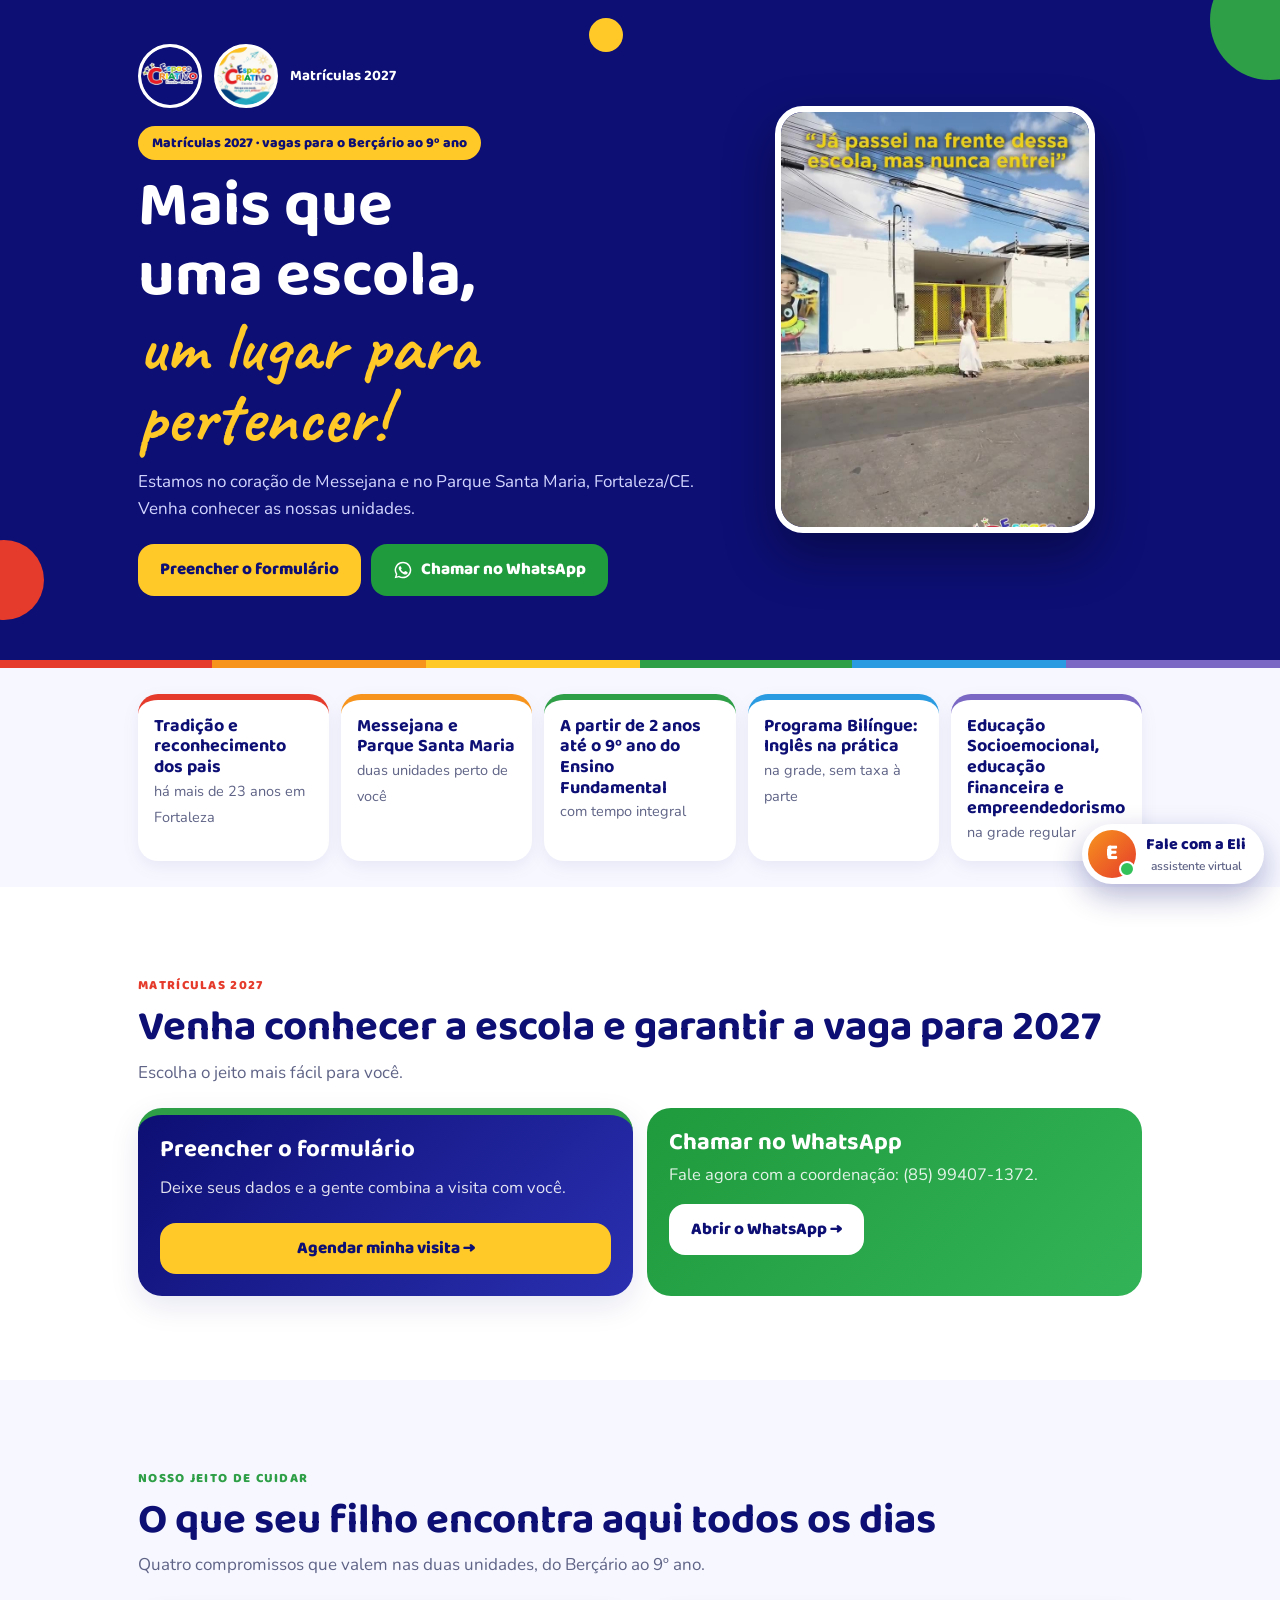
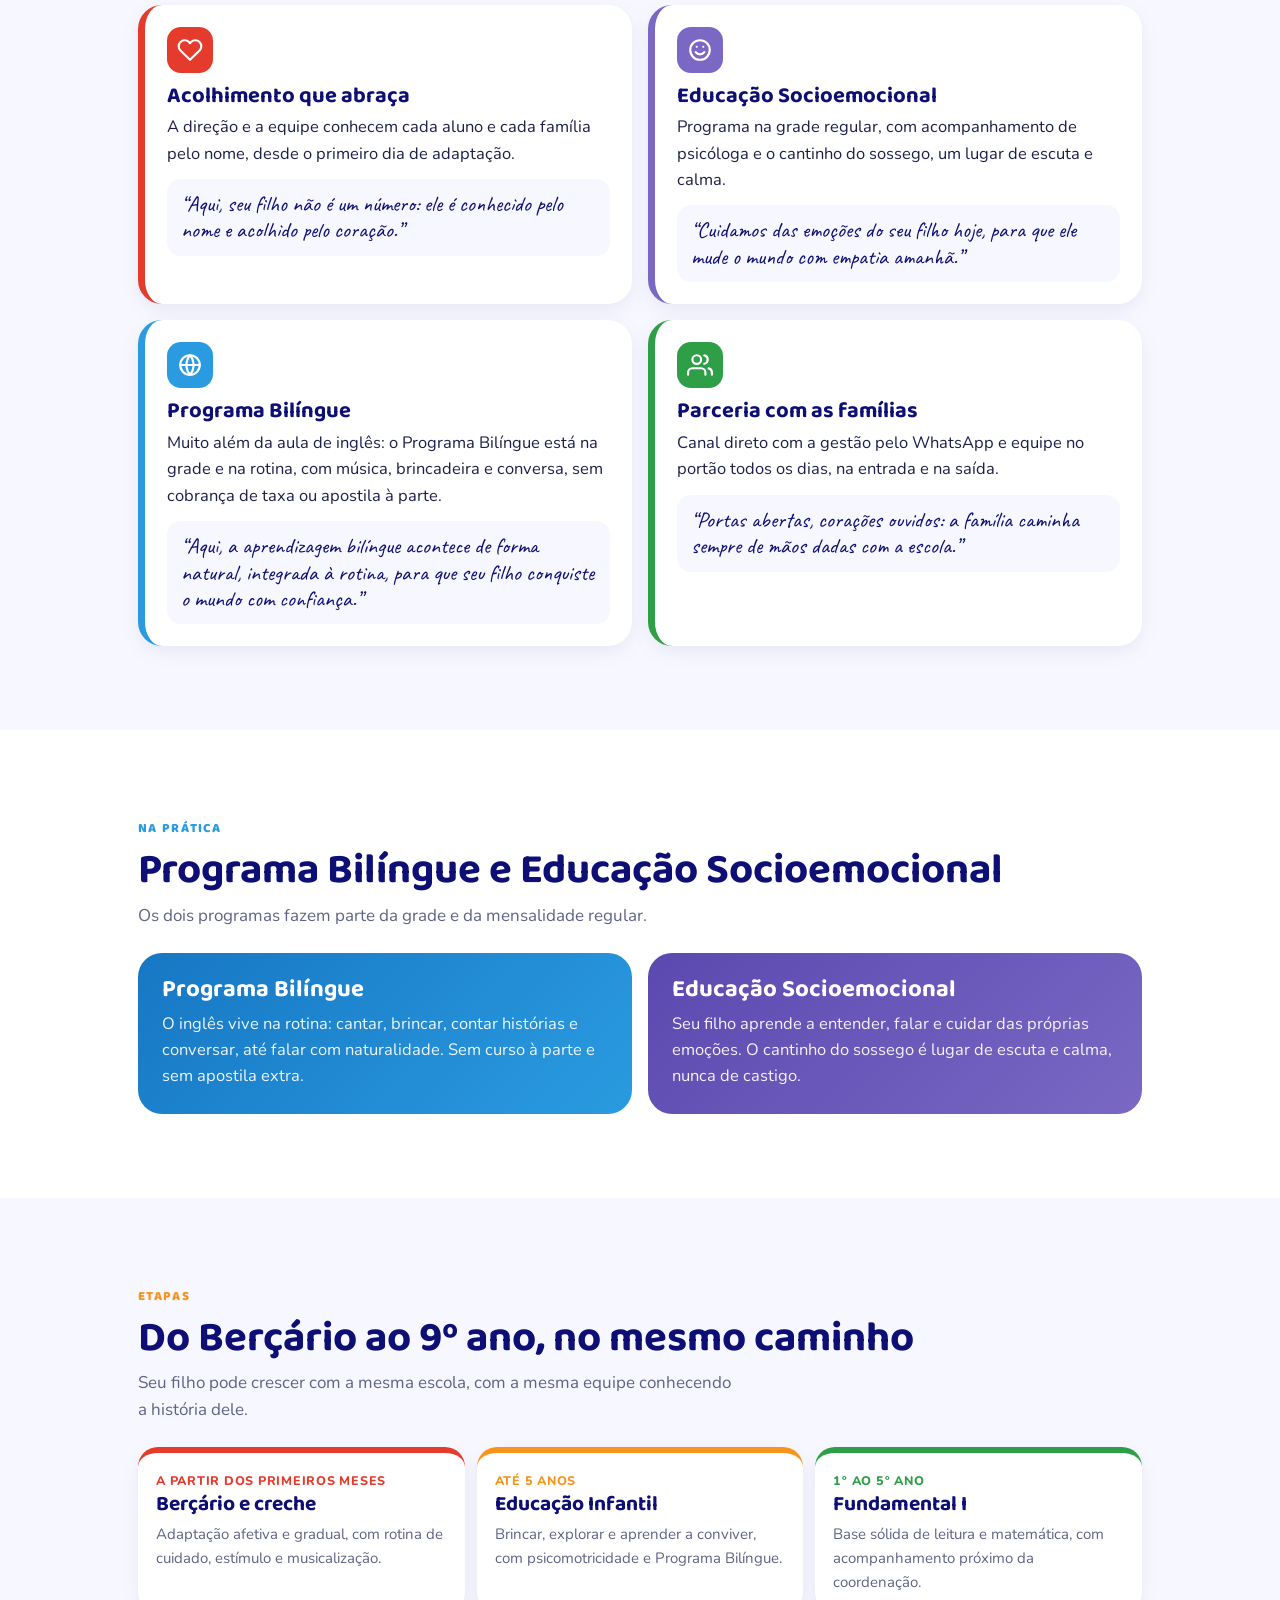
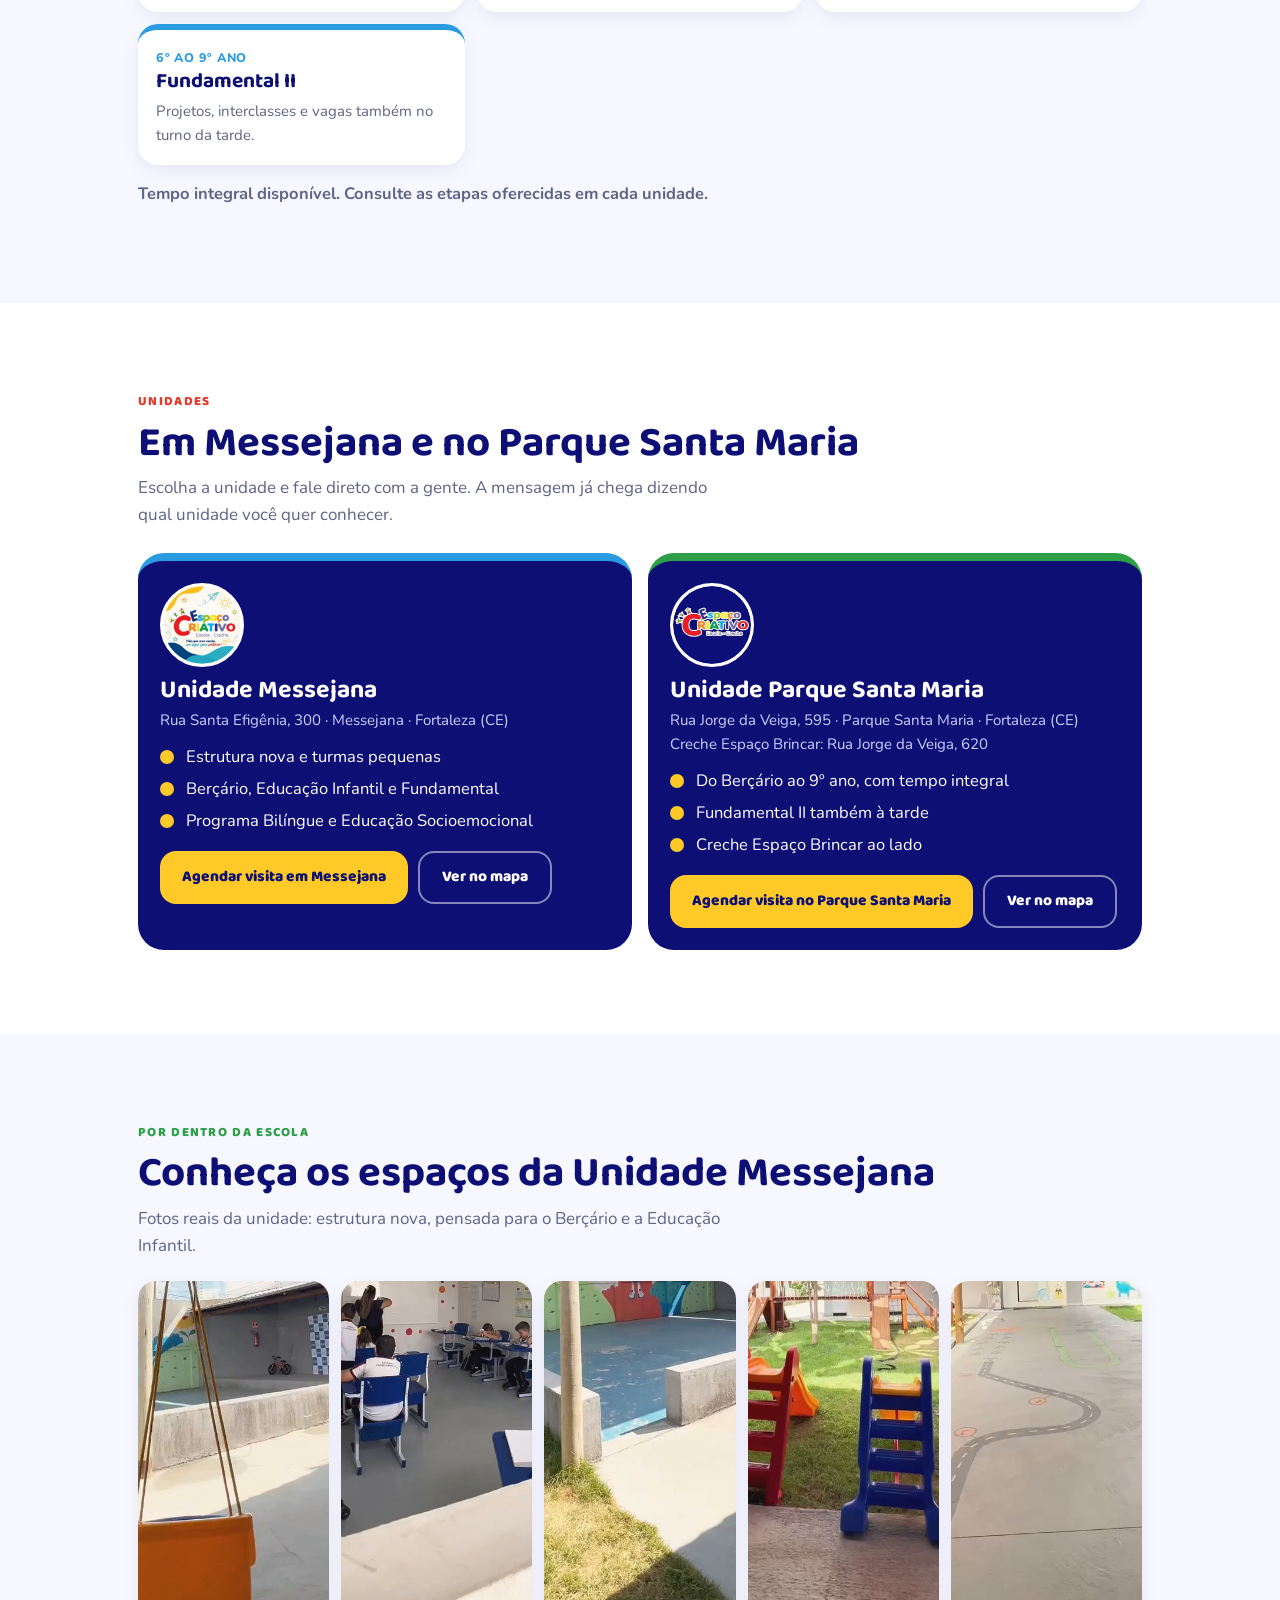
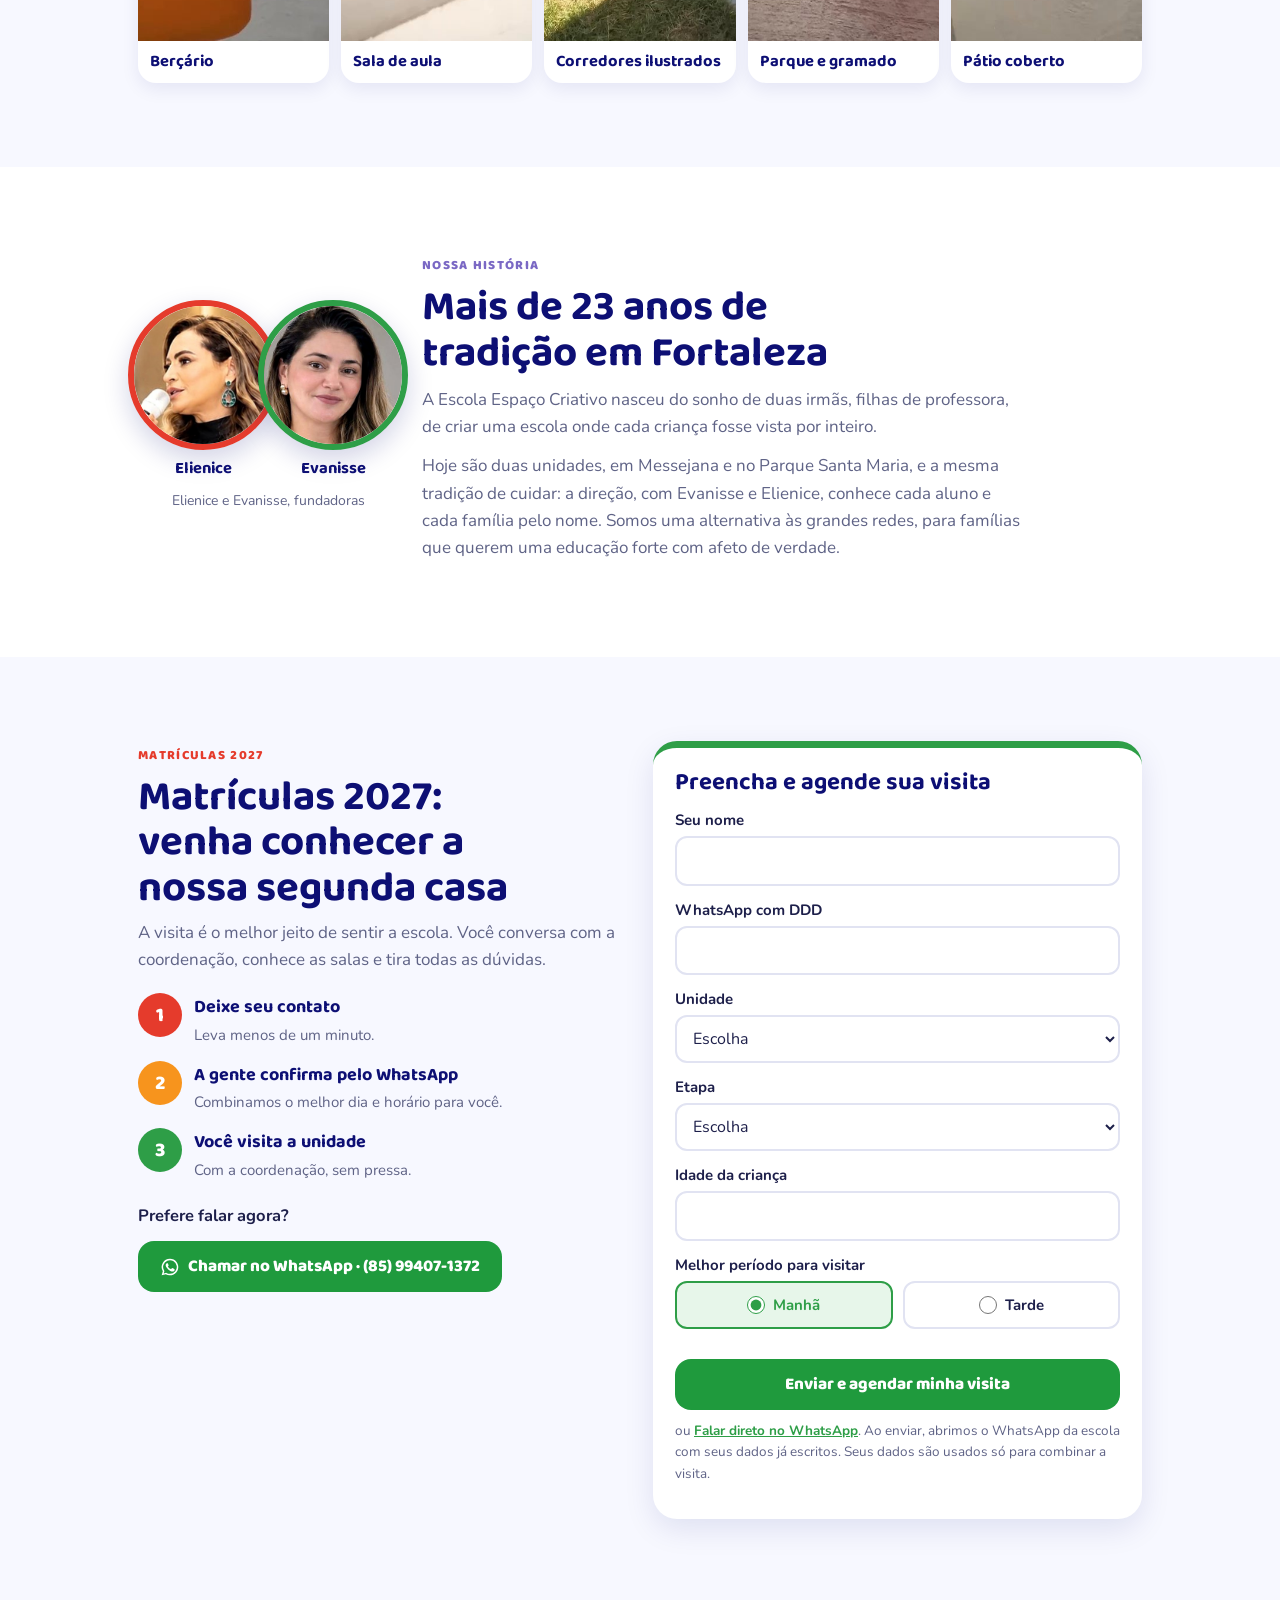
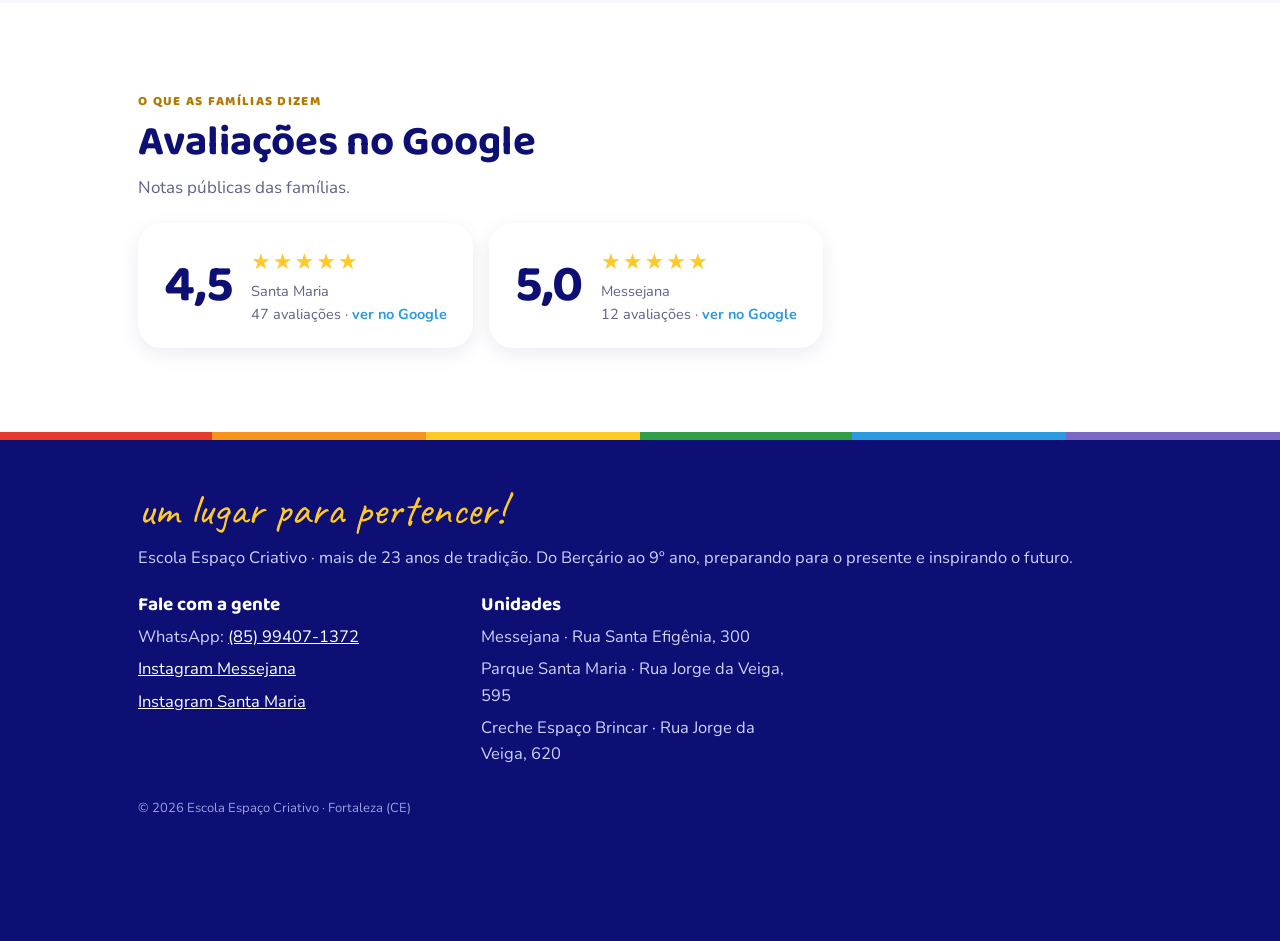
==== commit e50bcbbf: "Página principal igual ao modelo Matrículas 2027, com a Eli Co-Authored-By: Claude Opus 5.5 <noreply" ====
--- a/index.html
+++ b/index.html
@@ -2,152 +2,542 @@
 <html lang="pt-BR">
 <head>
 <meta charset="utf-8">
-<meta name="viewport" content="width=device-width, initial-scale=1, viewport-fit=cover">
-<title>Escola Espaço Criativo · Berçário ao 9º ano em Fortaleza</title>
-<meta name="description" content="Escola e creche em Fortaleza desde 2002. Unidades Parque Santa Maria (berçário ao 9º ano) e Messejana (berçário ao 5º ano). Veja a escola por dentro, os valores e faça a matrícula pelo WhatsApp.">
+<meta name="viewport" content="width=device-width, initial-scale=1">
+<title>Escola Espaço Criativo · Matrículas 2027</title>
+<meta name="description" content="Escola Espaço Criativo em Messejana e no Parque Santa Maria, Fortaleza: do Berçário ao 9º ano, com Programa Bilíngue e Educação Socioemocional. Matrículas 2027.">
 <meta name="theme-color" content="#0d0f74">
 <meta property="og:type" content="website">
-<meta property="og:title" content="Escola Espaço Criativo · Mais que uma escola, um lugar para pertencer">
-<meta property="og:description" content="Berçário ao 9º ano em Fortaleza, com unidades no Parque Santa Maria e em Messejana.">
+<meta property="og:title" content="Escola Espaço Criativo · Matrículas 2027">
+<meta property="og:description" content="Mais que uma escola, um lugar para pertencer! Berçário ao 5º ano. Agende sua visita.">
 <meta property="og:image" content="https://8rytdz8k66-cyber.github.io/catalogo-escolaespacocriativo/img/logo.png">
 <meta property="og:url" content="https://8rytdz8k66-cyber.github.io/catalogo-escolaespacocriativo/">
 <link rel="icon" href="img/logo.png">
 <link rel="preconnect" href="https://fonts.googleapis.com">
 <link rel="preconnect" href="https://fonts.gstatic.com" crossorigin>
 <link href="https://fonts.googleapis.com/css2?family=Baloo+2:wght@600;700;800&family=Nunito:wght@400;600;700;800&family=Caveat:wght@700&display=swap" rel="stylesheet">
-<link rel="stylesheet" href="assets/site.css">
+<style>
+:root{
+  /* Cores do logo: marinho + letras em arco-íris */
+  --marinho:#0d0f74; --marinho2:#1b1f8f; --vermelho:#e53b2c; --laranja:#f7941d; --amarelo:#ffc928;
+  --verde:#2e9e47; --azul:#2a9be0; --lilas:#7a68c4; --papel:#f7f8ff; --tinta:#1d1f4a; --cinza:#5f6386; --linha:#e1e3f2;
+  --display:"Baloo 2","Trebuchet MS",system-ui,sans-serif; --body:"Nunito","Segoe UI",system-ui,sans-serif; --script:"Caveat","Brush Script MT",cursive;
+  /* Layout: coluna única no celular, duas colunas a partir de 820px */
+  color-scheme:light;
+}
+*{box-sizing:border-box}
+html{scroll-behavior:smooth;scroll-padding-top:16px}
+@media (prefers-reduced-motion:reduce){html{scroll-behavior:auto}*{animation:none!important;transition:none!important}}
+body{margin:0;background:#fff;color:var(--tinta);font-family:var(--body);font-size:16.5px;line-height:1.6;-webkit-font-smoothing:antialiased}
+img,video{max-width:100%;display:block}
+a{color:inherit}
+:focus-visible{outline:3px solid var(--laranja);outline-offset:3px;border-radius:10px}
+.wrap{max-width:1040px;margin:0 auto;padding:0 18px}
+h1,h2,h3{font-family:var(--display);line-height:1.08;margin:0;color:var(--marinho);text-wrap:balance}
+h2{font-size:clamp(28px,6vw,42px)}
+p{margin:0 0 12px}
+.eyebrow{display:inline-block;font-family:var(--display);font-weight:800;font-size:13px;letter-spacing:.1em;text-transform:uppercase;color:var(--c,var(--laranja));margin-bottom:8px}
+.sub{color:var(--cinza);font-size:17px;max-width:60ch}
+section{padding:60px 0}
+@media (min-width:820px){section{padding:84px 0}}
+.alt{background:var(--papel)}
+.arco{height:8px;background:linear-gradient(90deg,var(--vermelho) 0 16.6%,var(--laranja) 0 33.3%,var(--amarelo) 0 50%,var(--verde) 0 66.6%,var(--azul) 0 83.3%,var(--lilas) 0)}
+.btn{display:inline-flex;align-items:center;justify-content:center;gap:8px;min-height:48px;padding:12px 22px;border-radius:16px;border:0;cursor:pointer;text-decoration:none;font-family:var(--display);font-weight:800;font-size:17px;transition:transform .15s,filter .15s}
+.btn:hover{transform:translateY(-1px);filter:brightness(1.05)}
+.btn svg{width:20px;height:20px;flex:none}
+.btn.zap{background:#1f9a3d;color:#fff}
+.btn.amarelo{background:var(--amarelo);color:var(--marinho)}
+.btn.branco{background:#fff;color:var(--marinho)}
+.btn.contorno{background:transparent;color:var(--marinho);border:2px solid var(--marinho)}
+.botoes{display:flex;flex-wrap:wrap;gap:10px}
+
+/* Capa */
+.capa{background:var(--marinho);color:#fff;position:relative;overflow:hidden}
+.capa .wrap{display:grid;gap:28px;padding-top:28px;padding-bottom:44px;position:relative;z-index:1}
+@media (min-width:820px){.capa .wrap{grid-template-columns:1.15fr .85fr;align-items:center;padding-top:44px;padding-bottom:64px}}
+.capa-topo{display:flex;align-items:center;gap:12px}
+.capa-topo img{width:64px;height:64px;border-radius:50%;border:3px solid #fff;background:#fff}
+.capa-topo span{font-family:var(--display);font-weight:700;font-size:15px;line-height:1.2}
+.selo{display:inline-block;background:var(--amarelo);color:var(--marinho);font-family:var(--display);font-weight:800;font-size:14px;padding:6px 14px;border-radius:999px;margin:18px 0 12px}
+.capa h1{color:#fff;font-size:clamp(38px,9vw,64px)}
+.capa h1 em{font-style:normal;font-family:var(--script);color:var(--amarelo);font-size:1.12em;display:block;line-height:1}
+.capa .sub{color:#d3d6ff;margin:14px 0 22px}
+.capa-foto{position:relative;justify-self:center;width:min(320px,80vw)}
+.capa-foto img{width:100%;aspect-ratio:3/4;object-fit:cover;object-position:center 62%;border-radius:28px;border:6px solid #fff;box-shadow:0 22px 50px rgba(0,0,0,.35)}
+.capa-foto .tag{position:relative;display:inline-block;margin:0 0 10px;background:#fff;color:var(--marinho);font-family:var(--display);font-weight:800;font-size:14px;padding:8px 14px;border-radius:14px;box-shadow:0 8px 20px rgba(0,0,0,.2)}
+.bola{position:absolute;border-radius:50%;pointer-events:none}
+
+/* Destaques */
+.destaques{display:grid;grid-template-columns:1fr;gap:12px}
+@media (min-width:600px){.destaques{grid-template-columns:1fr 1fr}}
+@media (min-width:980px){.destaques{grid-template-columns:repeat(5,1fr)}}
+.dest{background:#fff;border-radius:20px;padding:16px;border-top:6px solid var(--c);box-shadow:0 6px 18px rgba(13,15,116,.07)}
+.dest b{display:block;font-family:var(--display);font-size:18px;line-height:1.15;color:var(--marinho)}
+.dest span{font-size:14.5px;color:var(--cinza)}
+.faixa-dest{background:var(--papel);padding:26px 0}
+
+/* CTA */
+.cta-grid{display:grid;gap:14px;margin-top:22px}
+@media (min-width:720px){.cta-grid{grid-template-columns:1fr 1fr}}
+.cta{border-radius:24px;padding:22px;color:#fff;display:flex;flex-direction:column;gap:6px}
+.cta h3{color:#fff;font-size:24px}
+.cta p{color:rgba(255,255,255,.88);margin:0 0 10px}
+.cta.form{background:linear-gradient(135deg,var(--marinho),#2a2fb0)}
+.cta.zapc{background:linear-gradient(135deg,#1f9a3d,#33b357)}
+.cta .btn{align-self:flex-start}
+
+/* Cuidado */
+.cards{display:grid;gap:16px;margin-top:26px}
+@media (min-width:720px){.cards{grid-template-columns:1fr 1fr}}
+.card{background:#fff;border-radius:24px;padding:22px;box-shadow:0 6px 20px rgba(13,15,116,.07);border-left:7px solid var(--c)}
+.card h3{font-size:22px;margin-bottom:6px}
+.card .ic{width:46px;height:46px;border-radius:14px;background:var(--c);display:grid;place-items:center;margin-bottom:12px}
+.card .ic svg{width:26px;height:26px;stroke:#fff;fill:none;stroke-width:2;stroke-linecap:round;stroke-linejoin:round}
+.card blockquote{margin:12px 0 0;padding:12px 14px;background:var(--papel);border-radius:14px;font-family:var(--script);font-size:22px;line-height:1.2;color:var(--marinho)}
+
+/* Na prática */
+.pratica{display:grid;gap:16px;margin-top:24px}
+@media (min-width:720px){.pratica{grid-template-columns:1fr 1fr}}
+.pr{border-radius:24px;padding:24px;color:#fff}
+.pr h3{color:#fff;font-size:24px;margin-bottom:8px}
+.pr p{margin:0;color:rgba(255,255,255,.92)}
+.pr.b{background:linear-gradient(135deg,#1777c4,var(--azul))}
+.pr.s{background:linear-gradient(135deg,#5b49b0,var(--lilas))}
+
+/* Etapas */
+.etapas{display:grid;gap:12px;margin-top:24px}
+@media (min-width:720px){.etapas{grid-template-columns:repeat(3,1fr)}}
+.et{background:#fff;border-radius:20px;padding:18px;border-top:6px solid var(--c);box-shadow:0 6px 18px rgba(13,15,116,.07)}
+.et small{display:block;font-weight:800;font-size:12.5px;text-transform:uppercase;letter-spacing:.06em;color:var(--c)}
+.et h3{font-size:21px;margin:2px 0 6px}
+.et p{font-size:15px;color:var(--cinza);margin:0}
+.nota-et{margin-top:16px;color:var(--cinza);font-weight:700}
+
+/* Unidade */
+.unid{display:grid;gap:18px;margin-top:24px;background:var(--marinho);color:#fff;border-radius:28px;padding:22px;overflow:hidden}
+@media (min-width:820px){.unid{grid-template-columns:auto 1fr;align-items:center;padding:30px}}
+.unid img.logo{width:120px;height:120px;border-radius:50%;border:4px solid #fff;background:#fff}
+.unid h3{color:#fff;font-size:28px}
+.unid .end{color:#cfd2ff;margin:4px 0 12px}
+.unid ul{margin:0 0 16px;padding:0;list-style:none;display:grid;gap:6px}
+.unid li{padding-left:28px;position:relative}
+.unid li::before{content:"";position:absolute;left:0;top:6px;width:16px;height:16px;border-radius:50%;background:var(--amarelo)}
+.unid .btn.contorno{color:#fff;border-color:rgba(255,255,255,.5)}
+.outra{display:flex;align-items:center;justify-content:space-between;gap:12px;margin-top:14px;padding:14px 18px;border-radius:18px;background:var(--papel);text-decoration:none;border:2px solid var(--linha)}
+.outra b{font-family:var(--display);color:var(--marinho);font-size:18px;display:block}
+.outra span{color:var(--cinza);font-size:14.5px}
+.outra i{font-style:normal;font-size:30px;color:var(--azul)}
+
+/* Por dentro */
+.dentro{display:grid;gap:22px;margin-top:22px;align-items:center}
+@media (min-width:820px){.dentro{grid-template-columns:360px 1fr}}
+.dentro video{width:100%;max-width:360px;aspect-ratio:9/16;object-fit:cover;border-radius:24px;background:#000;box-shadow:0 14px 34px rgba(13,15,116,.22);margin:0 auto}
+.lista-esp{display:flex;flex-wrap:wrap;gap:8px;margin-top:10px}
+.lista-esp span{background:var(--papel);border:2px solid var(--linha);border-radius:999px;padding:6px 14px;font-weight:700;font-size:14.5px;color:var(--marinho)}
+
+/* História */
+.hist{display:grid;gap:24px;align-items:center}
+@media (min-width:820px){.hist{grid-template-columns:auto 1fr}}
+.irmas{display:flex;justify-content:center}
+.irmas figure{margin:0 -10px;text-align:center}
+.irmas img{width:150px;height:150px;border-radius:50%;object-fit:cover;border:6px solid var(--c);box-shadow:0 10px 26px rgba(13,15,116,.18)}
+.irmas figcaption{font-family:var(--display);font-weight:700;color:var(--marinho);margin-top:6px}
+.legenda{text-align:center;color:var(--cinza);font-size:14px;margin-top:8px}
+
+/* Visita + formulário */
+.visita{display:grid;gap:26px}
+@media (min-width:900px){.visita{grid-template-columns:1fr 1fr;align-items:start}}
+.passos{list-style:none;margin:20px 0;padding:0;display:grid;gap:12px}
+.passos li{display:grid;grid-template-columns:44px 1fr;gap:12px;align-items:start}
+.passos .n{width:44px;height:44px;border-radius:50%;background:var(--c);color:#fff;display:grid;place-items:center;font-family:var(--display);font-weight:800;font-size:20px}
+.passos b{display:block;font-family:var(--display);font-size:18px;color:var(--marinho)}
+.passos span{color:var(--cinza);font-size:15px}
+.form{background:#fff;border-radius:24px;padding:22px;box-shadow:0 10px 30px rgba(13,15,116,.1);border-top:7px solid var(--verde)}
+.form h3{font-size:24px;margin-bottom:6px}
+.form label{display:block;font-weight:700;font-size:15px;margin:12px 0 4px}
+.form input,.form select{width:100%;font:inherit;font-size:16px;min-height:48px;padding:10px 12px;border:2px solid var(--linha);border-radius:12px;background:#fff;color:var(--tinta)}
+.form input:focus,.form select:focus{border-color:var(--azul);outline:none;box-shadow:0 0 0 4px rgba(42,155,224,.15)}
+.periodo{display:flex;gap:10px}
+.periodo label{flex:1;display:flex;align-items:center;justify-content:center;gap:8px;margin:0;border:2px solid var(--linha);border-radius:12px;min-height:48px;cursor:pointer;font-weight:700}
+.periodo label:has(input:checked){border-color:var(--verde);background:#e7f6ea;color:var(--verde)}
+.periodo input{width:18px;height:18px;min-height:0;accent-color:var(--verde);margin:0}
+.erro{color:var(--vermelho);font-weight:700;font-size:14px;min-height:1em;margin:10px 0 0}
+.form .btn{width:100%;margin-top:6px}
+.miudo{font-size:13.5px;color:var(--cinza);margin-top:10px}
+.miudo a{color:var(--verde);font-weight:700}
+
+/* Avaliações */
+.notas{display:flex;flex-wrap:wrap;gap:16px;margin-top:22px}
+.nota{background:#fff;border-radius:24px;padding:22px 26px;box-shadow:0 6px 20px rgba(13,15,116,.08);display:flex;align-items:center;gap:18px;text-decoration:none}
+.nota b{font-family:var(--display);font-size:52px;line-height:1;color:var(--marinho)}
+.nota .est{color:var(--amarelo);font-size:22px;letter-spacing:2px}
+.nota span{display:block;color:var(--cinza);font-size:14.5px}
+.nota u{color:var(--azul);font-weight:700;text-decoration:none}
+
+/* Rodapé */
+footer{background:var(--marinho);color:#cfd2ff;padding:46px 0 110px}
+footer .slogan{font-family:var(--script);color:var(--amarelo);font-size:clamp(32px,7vw,44px);line-height:1.1;margin-bottom:10px}
+.rod{display:grid;gap:24px;margin-top:24px}
+@media (min-width:720px){.rod{grid-template-columns:1fr 1fr 1fr}}
+.rod h3{color:#fff;font-size:19px;margin-bottom:8px}
+.rod ul{list-style:none;margin:0;padding:0;display:grid;gap:6px}
+.rod a{color:#fff}
+.copy{margin-top:30px;font-size:13px;color:#9da1e0}
+
+.unids2{display:grid;gap:16px;margin-top:24px}
+@media (min-width:820px){.unids2{grid-template-columns:1fr 1fr}}
+.u2{background:var(--marinho);color:#fff;border-radius:26px;padding:22px;border-top:8px solid var(--c)}
+.u2 img{width:84px;height:84px;border-radius:50%;border:3px solid #fff;background:#fff;margin-bottom:10px}
+.u2 h3{color:#fff;font-size:25px}
+.u2 .end{color:#cfd2ff;margin:4px 0 12px;font-size:15px}
+.u2 ul{margin:0 0 16px;padding:0;list-style:none;display:grid;gap:6px}
+.u2 li{padding-left:26px;position:relative}
+.u2 li::before{content:"";position:absolute;left:0;top:6px;width:14px;height:14px;border-radius:50%;background:var(--amarelo)}
+.u2 .btn{font-size:15.5px}
+.u2 .btn.contorno{color:#fff;border-color:rgba(255,255,255,.5)}
+.galeria{display:grid;grid-template-columns:1fr 1fr;gap:12px;margin-top:22px}
+@media (min-width:820px){.galeria{grid-template-columns:repeat(5,1fr)}}
+.galeria figure{margin:0;background:#fff;border-radius:18px;overflow:hidden;box-shadow:0 6px 18px rgba(13,15,116,.08)}
+.galeria img{width:100%;aspect-ratio:1/1;object-fit:cover}
+.galeria figcaption{padding:8px 12px;font-family:var(--display);font-weight:700;color:var(--marinho)}
+.galeria figure:first-child{grid-column:span 2}
+@media (min-width:820px){.galeria figure:first-child{grid-column:auto}}
+/* Eli */
+.eli-bot{position:fixed;right:16px;bottom:16px;z-index:50;display:flex;align-items:center;gap:10px;border:0;cursor:pointer;background:#fff;color:var(--marinho);border-radius:999px;padding:6px 18px 6px 6px;box-shadow:0 12px 30px rgba(13,15,116,.3);font:inherit;font-family:var(--display);font-weight:800;font-size:16px}
+.eli-bot .av{width:48px;height:48px;border-radius:50%;background:linear-gradient(135deg,var(--laranja),var(--vermelho));display:grid;place-items:center;color:#fff;font-size:22px;position:relative}
+.eli-bot .av::after{content:"";position:absolute;right:1px;bottom:1px;width:12px;height:12px;border-radius:50%;background:#33c25a;border:2px solid #fff}
+.eli-bot small{display:block;font-family:var(--body);font-weight:600;font-size:12px;color:var(--cinza)}
+.eli-bot[aria-expanded="true"]{display:none}
+.eli-balao{position:fixed;right:16px;bottom:84px;z-index:49;max-width:250px;background:#fff;border-radius:18px 18px 4px 18px;padding:10px 14px;box-shadow:0 10px 26px rgba(13,15,116,.2);font-size:14.5px;animation:sobe .3s ease-out}
+.eli-balao button{position:absolute;top:2px;right:6px;border:0;background:none;color:var(--cinza);font-size:16px;cursor:pointer}
+.eli{position:fixed;right:16px;bottom:16px;z-index:60;width:min(380px,calc(100vw - 32px));height:min(600px,calc(100vh - 32px));background:#fff;border-radius:24px;box-shadow:0 20px 60px rgba(13,15,116,.35);display:flex;flex-direction:column;overflow:hidden;animation:sobe .25s ease-out}
+.eli[hidden]{display:none}
+@media (max-width:520px){.eli{right:0;bottom:0;width:100%;height:88vh;border-radius:24px 24px 0 0}}
+.eli-topo{display:flex;align-items:center;gap:10px;padding:12px 14px;background:var(--marinho);color:#fff}
+.eli-topo .av{width:42px;height:42px;border-radius:50%;background:linear-gradient(135deg,var(--laranja),var(--vermelho));display:grid;place-items:center;font-size:20px;flex:none}
+.eli-topo b{font-family:var(--display);font-size:18px;display:block;line-height:1.1}
+.eli-topo small{color:#cfd2ff;font-size:12.5px}
+.eli-topo button{margin-left:auto;border:0;background:rgba(255,255,255,.15);color:#fff;width:38px;height:38px;border-radius:50%;font-size:22px;cursor:pointer}
+.eli-msgs{flex:1;overflow-y:auto;padding:14px;background:var(--papel);display:flex;flex-direction:column;gap:10px}
+.msg{max-width:86%;padding:10px 13px;border-radius:18px;font-size:15px;line-height:1.45;animation:sobe .2s ease-out}
+.msg.eli-m{background:#fff;border:1px solid var(--linha);border-bottom-left-radius:4px;align-self:flex-start}
+.msg.eu{background:var(--marinho);color:#fff;border-bottom-right-radius:4px;align-self:flex-end}
+.msg .acao{display:inline-flex;margin-top:8px;text-decoration:none;font-family:var(--display);font-weight:800;font-size:14.5px;padding:7px 14px;border-radius:12px;background:#1f9a3d;color:#fff;border:0;cursor:pointer}
+.digitando{display:inline-flex;gap:4px}
+.digitando i{width:7px;height:7px;border-radius:50%;background:var(--cinza);opacity:.5;animation:pisca 1s infinite}
+.digitando i:nth-child(2){animation-delay:.15s}.digitando i:nth-child(3){animation-delay:.3s}
+.eli-chips{display:flex;gap:6px;overflow-x:auto;padding:10px 12px 4px;background:#fff;scrollbar-width:none}
+.eli-chips::-webkit-scrollbar{display:none}
+.eli-chips button{flex:none;border:2px solid var(--linha);background:#fff;color:var(--marinho);border-radius:999px;padding:6px 12px;font:inherit;font-weight:700;font-size:13.5px;cursor:pointer}
+.eli-chips button:hover{border-color:var(--azul)}
+.eli-form{display:flex;gap:8px;padding:10px 12px 12px;background:#fff}
+.eli-form input{flex:1;min-width:0;font:inherit;font-size:16px;border:2px solid var(--linha);border-radius:14px;padding:10px 12px}
+.eli-form input:focus{border-color:var(--azul);outline:none}
+.eli-form button{border:0;background:var(--marinho);color:#fff;border-radius:14px;width:48px;cursor:pointer;font-size:20px}
+@keyframes sobe{from{transform:translateY(10px);opacity:0}to{transform:none;opacity:1}}
+@keyframes pisca{50%{opacity:1}}
+</style>
 </head>
-<body data-base="" data-pagina="home">
-<main id="conteudo">
-
-<!-- 1. Banner principal -->
-<section class="hero" aria-labelledby="titulo">
-  <div class="bolinhas" aria-hidden="true">
-    <i style="width:110px;height:110px;background:var(--verde);right:-46px;top:-40px;opacity:.9"></i>
-    <i style="width:70px;height:70px;background:var(--vermelho);left:-30px;bottom:30px;opacity:.9"></i>
-    <i style="width:26px;height:26px;background:var(--amarelo);right:16%;bottom:24px"></i>
-    <i style="width:18px;height:18px;background:var(--azul);left:42%;top:18px"></i>
-  </div>
+<body>
+
+<header class="capa">
+  <i class="bola" aria-hidden="true" style="width:120px;height:120px;background:var(--verde);right:-50px;top:-40px"></i>
+  <i class="bola" aria-hidden="true" style="width:80px;height:80px;background:var(--vermelho);left:-36px;bottom:40px"></i>
+  <i class="bola" aria-hidden="true" style="width:34px;height:34px;background:var(--amarelo);left:46%;top:18px"></i>
   <div class="wrap">
     <div>
-      <h1 id="titulo">Do berçário ao 9º ano, <span>em Fortaleza.</span></h1>
-      <p class="lead">Duas irmãs, mais de 20 anos de história e duas unidades onde cada criança é chamada pelo nome.</p>
+      <div class="capa-topo"><img src="img/logo.png" alt="Logo Espaço Criativo Parque Santa Maria" width="64" height="64"><img src="img/logo-messejana.png" alt="Logo Espaço Criativo Messejana" width="64" height="64"><span>Matrículas 2027</span></div>
+      <span class="selo">Matrículas 2027 · vagas para o Berçário ao 9º ano</span>
+      <h1>Mais que uma escola, <em>um lugar para pertencer!</em></h1>
+      <p class="sub">Estamos no coração de Messejana e no Parque Santa Maria, Fortaleza/CE. Venha conhecer as nossas unidades.</p>
       <div class="botoes">
-        <a class="btn zap" href="matricula/">Quero matricular meu filho</a>
-        <button type="button" class="btn contorno" data-acao="visita">Agendar uma visita</button>
+        <a class="btn amarelo" href="#formulario">Preencher o formulário</a>
+        <a class="btn zap" href="https://wa.me/5585994071372?text=Ol%C3%A1%21%20Vim%20pelo%20cat%C3%A1logo%20e%20quero%20conhecer%20a%20escola." target="_blank" rel="noopener"><svg viewBox="0 0 24 24" fill="currentColor" aria-hidden="true"><path d="M12 2a10 10 0 0 0-8.6 15.1L2 22l5-1.3A10 10 0 1 0 12 2zm0 18.2a8.2 8.2 0 0 1-4.2-1.1l-.3-.2-3 .8.8-2.9-.2-.3A8.2 8.2 0 1 1 12 20.2zm4.5-6.1c-.2-.1-1.5-.7-1.7-.8s-.4-.1-.6.1-.7.8-.8 1-.3.2-.5.1a6.7 6.7 0 0 1-3.3-2.9c-.3-.4.3-.4.7-1.4a.5.5 0 0 0 0-.4l-.8-1.9c-.2-.5-.4-.4-.6-.4h-.5a1 1 0 0 0-.7.3 3 3 0 0 0-.9 2.2 5.2 5.2 0 0 0 1.1 2.7 11.8 11.8 0 0 0 4.5 4c1.7.7 2.3.8 3.2.6a2.7 2.7 0 0 0 1.8-1.2 2.2 2.2 0 0 0 .1-1.3c0-.1-.2-.2-.5-.3z"/></svg>Chamar no WhatsApp</a>
       </div>
-      <div class="selos-hero"><span>Desde 2002</span><span>+700 crianças</span><span>Tempo integral</span></div>
-    </div>
-    <img class="hero-logo" src="img/logo.png" alt="Logo Espaço Criativo Escola e Creche" width="250" height="250" fetchpriority="high">
-  </div>
-</section>
-
-<!-- 2. Escolha a unidade -->
-<section class="claro" aria-labelledby="t-unid">
-  <div class="wrap">
-    <div class="cab"><small style="--c:var(--vermelho)">Nossas unidades</small><h2 id="t-unid">Qual fica melhor para você?</h2></div>
-    <div class="unidades">
-      <a class="uni" href="santa-maria/" style="--c:#2e9e47">
-        <img src="img/logo.png" alt="" width="76" height="76">
-        <span><b>Parque Santa Maria</b><span>Rua Jorge da Veiga, 595</span><span class="tag">Berçário ao 9º ano</span></span>
-        <span class="seta" aria-hidden="true">›</span>
-      </a>
-      <a class="uni" href="messejana/" style="--c:#2f8fd0">
-        <img src="img/logo-messejana.png" alt="" width="76" height="76">
-        <span><b>Messejana</b><span>Rua Santa Efigênia, 300 · Colégio Maria de Fátima</span><span class="tag">Berçário ao 5º ano</span></span>
-        <span class="seta" aria-hidden="true">›</span>
-      </a>
-    </div>
-  </div>
-</section>
-
-<!-- 3. A escola por dentro -->
-<section aria-labelledby="t-dentro">
-  <div class="wrap">
-    <div class="cab"><small style="--c:var(--azul)">Por dentro</small><h2 id="t-dentro">Já passou na frente, mas nunca entrou?</h2><p>Dê uma volta pelas duas unidades em menos de 10 segundos cada.</p></div>
-    <div class="videos">
-      <figure>
-        <div class="vid"><video data-auto muted loop playsinline preload="metadata" poster="img/santa-maria-por-dentro.jpg" aria-label="Vídeo: a unidade Santa Maria por dentro"><source src="img/santa-maria-por-dentro.mp4" type="video/mp4"></video><button type="button" class="som">🔇 Ligar som</button></div>
-        <figcaption><b>Santa Maria por dentro</b><a href="#" data-acao="visita" data-u="sm">Agendar visita ›</a></figcaption>
-      </figure>
-      <figure>
-        <div class="vid"><video data-auto muted loop playsinline preload="metadata" poster="img/messejana-por-dentro.jpg" aria-label="Vídeo: a unidade Messejana por dentro"><source src="img/messejana-por-dentro.mp4" type="video/mp4"></video><button type="button" class="som">🔇 Ligar som</button></div>
-        <figcaption><b>Messejana por dentro</b><a href="#" data-acao="visita" data-u="me">Agendar visita ›</a></figcaption>
-      </figure>
-    </div>
-    <div class="pontos" aria-hidden="true"></div>
-  </div>
-</section>
-
-<!-- 4. Diferenciais -->
-<section class="claro" aria-labelledby="t-jeito">
-  <div class="wrap">
-    <div class="cab"><small style="--c:var(--verde)">Nosso jeito</small><h2 id="t-jeito">O que seu filho encontra aqui</h2></div>
-    <div class="trilho-h" style="--cols:4">
-      <div class="mini" style="--c:var(--azul)"><span class="ic" aria-hidden="true">🤗</span><h3>Cada criança no seu tempo</h3><p>Da criança com dificuldade de aprendizagem à criança atípica, todas são acompanhadas com acolhimento e respeito ao seu ritmo.</p></div>
-      <div class="mini" style="--c:var(--vermelho)"><span class="ic" aria-hidden="true">💛</span><h3>Desenvolvimento socioemocional</h3><p>Além do conteúdo, a criança aprende a conviver, a lidar com o que sente e a confiar em si.</p></div>
-      <div class="mini" style="--c:var(--laranja)"><span class="ic" aria-hidden="true">🏡</span><h3>Família de verdade</h3><p>Uma escola conduzida por duas irmãs, presente no dia a dia e parceira das famílias.</p></div>
-      <div class="mini" style="--c:var(--lilas)"><span class="ic" aria-hidden="true">⏰</span><h3>Tempo integral</h3><p>Opções de integral e meio período, do berçário ao Fundamental, para a rotina de quem trabalha.</p></div>
-    </div>
-    <div class="pontos" aria-hidden="true"></div>
-  </div>
-</section>
-
-<!-- 5. Segmentos -->
-<section aria-labelledby="t-seg">
-  <div class="wrap">
-    <div class="cab"><small style="--c:var(--lilas)">Segmentos</small><h2 id="t-seg">Uma escola para cada fase</h2></div>
-    <div class="trilho-h" style="--cols:4">
-      <div class="seg" style="--c:var(--vermelho)"><h3>Berçário</h3><p class="idade">Até 1 ano</p><p>Integral ou meio período.</p><div class="onde"><span>Santa Maria</span><span>Messejana</span></div></div>
-      <div class="seg" style="--c:var(--laranja)"><h3>Educação Infantil</h3><p class="idade">Infantil I ao V · 1 a 5 anos</p><p>Com opção de tempo integral.</p><div class="onde"><span>Santa Maria</span><span>Messejana</span></div></div>
-      <div class="seg" style="--c:var(--verde)"><h3>Fundamental I</h3><p class="idade">1º ao 5º ano · 6 a 10 anos</p><p>Com opção de tempo integral.</p><div class="onde"><span>Santa Maria</span><span>Messejana</span></div></div>
-      <div class="seg" style="--c:var(--azul)"><h3>Fundamental II</h3><p class="idade">6º ao 9º ano · 11 a 14 anos</p><p>Somente na unidade Santa Maria.</p><div class="onde"><span>Santa Maria</span><span class="no" title="Não disponível em Messejana">Messejana</span></div></div>
-    </div>
-    <div class="pontos" aria-hidden="true"></div>
-  </div>
-</section>
-
-<!-- 6. Números -->
-<section class="escuro" style="padding:30px 0" aria-label="A escola em números">
-  <div class="wrap nums">
-    <div><b style="color:var(--amarelo)">23</b><span>anos de história</span></div>
-    <div><b style="color:#7fd38f">+700</b><span>crianças</span></div>
-    <div><b style="color:#ff9a8f">2</b><span>unidades</span></div>
-  </div>
-</section>
-
-<!-- 7. Depoimentos (aparece sozinho com 3 ou mais) -->
-<section id="depoimentos" class="claro" hidden aria-labelledby="t-dep">
-  <div class="wrap">
-    <div class="cab"><small style="--c:#b07a00">Depoimentos</small><h2 id="t-dep">O que os pais dizem</h2></div>
-    <div class="trilho-h" style="--cols:3"></div>
-  </div>
-</section>
-
-<!-- 8. História resumida -->
-<section aria-labelledby="t-hist">
+    </div>
+    <div class="capa-foto">
+      <img src="img/messejana-por-dentro.jpg" alt="Fachada da Escola Espaço Criativo, unidade Messejana" width="320" height="427" fetchpriority="high">
+    </div>
+  </div>
+</header>
+<div class="arco" aria-hidden="true"></div>
+
+<div class="faixa-dest">
+  <div class="wrap destaques">
+    <div class="dest" style="--c:var(--vermelho)"><b>Tradição e reconhecimento dos pais</b><span>há mais de 23 anos em Fortaleza</span></div>
+    <div class="dest" style="--c:var(--laranja)"><b>Messejana e Parque Santa Maria</b><span>duas unidades perto de você</span></div>
+    <div class="dest" style="--c:var(--verde)"><b>A partir de 2 anos até o 9º ano do Ensino Fundamental</b><span>com tempo integral</span></div>
+    <div class="dest" style="--c:var(--azul)"><b>Programa Bilíngue: Inglês na prática</b><span>na grade, sem taxa à parte</span></div>
+    <div class="dest" style="--c:var(--lilas)"><b>Educação Socioemocional, educação financeira e empreendedorismo</b><span>na grade regular</span></div>
+  </div>
+</div>
+
+<main>
+<section>
+  <div class="wrap">
+    <span class="eyebrow" style="--c:var(--vermelho)">Matrículas 2027</span>
+    <h2>Venha conhecer a escola e garantir a vaga para 2027</h2>
+    <p class="sub" style="margin-top:8px">Escolha o jeito mais fácil para você.</p>
+    <div class="cta-grid">
+      <div class="cta form"><h3>Preencher o formulário</h3><p>Deixe seus dados e a gente combina a visita com você.</p><a class="btn amarelo" href="#formulario">Agendar minha visita →</a></div>
+      <div class="cta zapc"><h3>Chamar no WhatsApp</h3><p>Fale agora com a coordenação: (85) 99407-1372.</p><a class="btn branco" href="https://wa.me/5585994071372?text=Ol%C3%A1%21%20Vim%20pelo%20cat%C3%A1logo%20e%20quero%20conhecer%20a%20escola." target="_blank" rel="noopener">Abrir o WhatsApp →</a></div>
+    </div>
+  </div>
+</section>
+
+<section class="alt">
+  <div class="wrap">
+    <span class="eyebrow" style="--c:var(--verde)">Nosso jeito de cuidar</span>
+    <h2>O que seu filho encontra aqui todos os dias</h2>
+    <p class="sub" style="margin-top:8px">Quatro compromissos que valem nas duas unidades, do Berçário ao 9º ano.</p>
+    <div class="cards">
+      <div class="card" style="--c:var(--vermelho)"><div class="ic"><svg viewBox="0 0 24 24"><path d="M20.8 4.6a5.5 5.5 0 0 0-7.8 0L12 5.7l-1-1.1a5.5 5.5 0 0 0-7.8 7.8L12 21l8.8-8.6a5.5 5.5 0 0 0 0-7.8z"/></svg></div>
+        <h3>Acolhimento que abraça</h3><p>A direção e a equipe conhecem cada aluno e cada família pelo nome, desde o primeiro dia de adaptação.</p>
+        <blockquote>“Aqui, seu filho não é um número: ele é conhecido pelo nome e acolhido pelo coração.”</blockquote></div>
+      <div class="card" style="--c:var(--lilas)"><div class="ic"><svg viewBox="0 0 24 24"><circle cx="12" cy="12" r="9"/><path d="M8 14s1.5 2 4 2 4-2 4-2M9 9h.01M15 9h.01"/></svg></div>
+        <h3>Educação Socioemocional</h3><p>Programa na grade regular, com acompanhamento de psicóloga e o cantinho do sossego, um lugar de escuta e calma.</p>
+        <blockquote>“Cuidamos das emoções do seu filho hoje, para que ele mude o mundo com empatia amanhã.”</blockquote></div>
+      <div class="card" style="--c:var(--azul)"><div class="ic"><svg viewBox="0 0 24 24"><circle cx="12" cy="12" r="9"/><path d="M3 12h18M12 3a14 14 0 0 1 0 18M12 3a14 14 0 0 0 0 18"/></svg></div>
+        <h3>Programa Bilíngue</h3><p>Muito além da aula de inglês: o Programa Bilíngue está na grade e na rotina, com música, brincadeira e conversa, sem cobrança de taxa ou apostila à parte.</p>
+        <blockquote>“Aqui, a aprendizagem bilíngue acontece de forma natural, integrada à rotina, para que seu filho conquiste o mundo com confiança.”</blockquote></div>
+      <div class="card" style="--c:var(--verde)"><div class="ic"><svg viewBox="0 0 24 24"><path d="M17 21v-2a4 4 0 0 0-4-4H5a4 4 0 0 0-4 4v2"/><circle cx="9" cy="7" r="4"/><path d="M23 21v-2a4 4 0 0 0-3-3.9M16 3.1a4 4 0 0 1 0 7.8"/></svg></div>
+        <h3>Parceria com as famílias</h3><p>Canal direto com a gestão pelo WhatsApp e equipe no portão todos os dias, na entrada e na saída.</p>
+        <blockquote>“Portas abertas, corações ouvidos: a família caminha sempre de mãos dadas com a escola.”</blockquote></div>
+    </div>
+  </div>
+</section>
+
+<section>
+  <div class="wrap">
+    <span class="eyebrow" style="--c:var(--azul)">Na prática</span>
+    <h2>Programa Bilíngue e Educação Socioemocional</h2>
+    <p class="sub" style="margin-top:8px">Os dois programas fazem parte da grade e da mensalidade regular.</p>
+    <div class="pratica">
+      <div class="pr b"><h3>Programa Bilíngue</h3><p>O inglês vive na rotina: cantar, brincar, contar histórias e conversar, até falar com naturalidade. Sem curso à parte e sem apostila extra.</p></div>
+      <div class="pr s"><h3>Educação Socioemocional</h3><p>Seu filho aprende a entender, falar e cuidar das próprias emoções. O cantinho do sossego é lugar de escuta e calma, nunca de castigo.</p></div>
+    </div>
+  </div>
+</section>
+
+<section class="alt">
+  <div class="wrap">
+    <span class="eyebrow" style="--c:var(--laranja)">Etapas</span>
+    <h2>Do Berçário ao 9º ano, no mesmo caminho</h2>
+    <p class="sub" style="margin-top:8px">Seu filho pode crescer com a mesma escola, com a mesma equipe conhecendo a história dele.</p>
+    <div class="etapas">
+      <div class="et" style="--c:var(--vermelho)"><small>a partir dos primeiros meses</small><h3>Berçário e creche</h3><p>Adaptação afetiva e gradual, com rotina de cuidado, estímulo e musicalização.</p></div>
+      <div class="et" style="--c:var(--laranja)"><small>até 5 anos</small><h3>Educação Infantil</h3><p>Brincar, explorar e aprender a conviver, com psicomotricidade e Programa Bilíngue.</p></div>
+      <div class="et" style="--c:var(--verde)"><small>1º ao 5º ano</small><h3>Fundamental I</h3><p>Base sólida de leitura e matemática, com acompanhamento próximo da coordenação.</p></div>
+      <div class="et" style="--c:var(--azul)"><small>6º ao 9º ano</small><h3>Fundamental II</h3><p>Projetos, interclasses e vagas também no turno da tarde.</p></div>
+    </div>
+    <p class="nota-et">Tempo integral disponível. Consulte as etapas oferecidas em cada unidade.</p>
+  </div>
+</section>
+
+<section id="unidades">
+  <div class="wrap">
+    <span class="eyebrow" style="--c:var(--vermelho)">Unidades</span>
+    <h2>Em Messejana e no Parque Santa Maria</h2>
+    <p class="sub" style="margin-top:8px">Escolha a unidade e fale direto com a gente. A mensagem já chega dizendo qual unidade você quer conhecer.</p>
+    <div class="unids2">
+      <div class="u2" style="--c:var(--azul)">
+        <img src="img/logo-messejana.png" alt="" width="84" height="84" loading="lazy">
+        <h3>Unidade Messejana</h3>
+        <p class="end">Rua Santa Efigênia, 300 · Messejana · Fortaleza (CE)</p>
+        <ul><li>Estrutura nova e turmas pequenas</li><li>Berçário, Educação Infantil e Fundamental</li><li>Programa Bilíngue e Educação Socioemocional</li></ul>
+        <div class="botoes"><a class="btn amarelo" href="#formulario" data-unid="Messejana">Agendar visita em Messejana</a><a class="btn contorno" href="https://maps.app.goo.gl/7UgxG8nRy4DjcvGP6" target="_blank" rel="noopener">Ver no mapa</a></div>
+      </div>
+      <div class="u2" style="--c:var(--verde)">
+        <img src="img/logo.png" alt="" width="84" height="84" loading="lazy">
+        <h3>Unidade Parque Santa Maria</h3>
+        <p class="end">Rua Jorge da Veiga, 595 · Parque Santa Maria · Fortaleza (CE)<br>Creche Espaço Brincar: Rua Jorge da Veiga, 620</p>
+        <ul><li>Do Berçário ao 9º ano, com tempo integral</li><li>Fundamental II também à tarde</li><li>Creche Espaço Brincar ao lado</li></ul>
+        <div class="botoes"><a class="btn amarelo" href="#formulario" data-unid="Parque Santa Maria">Agendar visita no Parque Santa Maria</a><a class="btn contorno" href="https://maps.google.com/?q=-3.858689,-38.501865" target="_blank" rel="noopener">Ver no mapa</a></div>
+      </div>
+    </div>
+  </div>
+</section>
+
+<section class="alt">
+  <div class="wrap">
+    <span class="eyebrow" style="--c:var(--verde)">Por dentro da escola</span>
+    <h2>Conheça os espaços da Unidade Messejana</h2>
+    <p class="sub" style="margin-top:8px">Fotos reais da unidade: estrutura nova, pensada para o Berçário e a Educação Infantil.</p>
+    <div class="galeria"><figure><img src="img/messejana-bercario.jpg" alt="Berçário, Unidade Messejana" width="360" height="360" loading="lazy"><figcaption>Berçário</figcaption></figure><figure><img src="img/messejana-sala.jpg" alt="Sala de aula, Unidade Messejana" width="360" height="360" loading="lazy"><figcaption>Sala de aula</figcaption></figure><figure><img src="img/messejana-corredores.jpg" alt="Corredores ilustrados, Unidade Messejana" width="360" height="360" loading="lazy"><figcaption>Corredores ilustrados</figcaption></figure><figure><img src="img/messejana-parque.jpg" alt="Parque e gramado, Unidade Messejana" width="360" height="360" loading="lazy"><figcaption>Parque e gramado</figcaption></figure><figure><img src="img/messejana-patio.jpg" alt="Pátio coberto, Unidade Messejana" width="360" height="360" loading="lazy"><figcaption>Pátio coberto</figcaption></figure></div>
+  </div>
+</section>
+
+<section>
   <div class="wrap hist">
-    <div class="irmas"><img src="img/elienice-rosto.jpg" alt="Elienice Nobre" width="96" height="96"><img src="img/evanisse-rosto.jpg" alt="Evanisse Nobre" width="96" height="96"></div>
     <div>
-      <div class="cab" style="margin-bottom:10px"><small style="--c:var(--laranja)">Nossa história</small><h2 id="t-hist">De quatro salas a duas unidades</h2></div>
-      <p>Em 2002, Elienice Nobre fundou a Espaço Criativo com quatro salas e 67 alunos. Ao lado da irmã, Evanisse Nobre, a escola cresceu junto com os alunos e hoje atende mais de 700 crianças.</p>
-      <a class="btn contorno-escuro" href="historia/">Conheça nossa história ›</a>
-    </div>
-  </div>
-</section>
-
-<!-- 9. Chamada final -->
-<section class="claro" aria-labelledby="t-cta">
-  <div class="wrap">
-    <div class="cta">
-      <h2 id="t-cta">Matrículas abertas</h2>
-      <p>Escolha a unidade, veja o valor da turma do seu filho e mande tudo pronto pelo WhatsApp. Em Messejana, matrícula em novembro tem 10% de desconto.</p>
-      <div class="botoes"><a class="btn zap" href="matricula/">Fazer a matrícula</a><button type="button" class="btn contorno" data-acao="visita">Agendar uma visita</button></div>
-    </div>
-  </div>
-</section>
-
+      <div class="irmas">
+        <figure style="--c:var(--vermelho)"><img src="img/elienice-rosto.jpg" alt="Elienice" width="150" height="150" loading="lazy"><figcaption>Elienice</figcaption></figure>
+        <figure style="--c:var(--verde)"><img src="img/evanisse-rosto.jpg" alt="Evanisse" width="150" height="150" loading="lazy"><figcaption>Evanisse</figcaption></figure>
+      </div>
+      <p class="legenda">Elienice e Evanisse, fundadoras</p>
+    </div>
+    <div>
+      <span class="eyebrow" style="--c:var(--lilas)">Nossa história</span>
+      <h2>Mais de 23 anos de tradição em Fortaleza</h2>
+      <p class="sub" style="margin-top:10px">A Escola Espaço Criativo nasceu do sonho de duas irmãs, filhas de professora, de criar uma escola onde cada criança fosse vista por inteiro.</p>
+      <p class="sub">Hoje são duas unidades, em Messejana e no Parque Santa Maria, e a mesma tradição de cuidar: a direção, com Evanisse e Elienice, conhece cada aluno e cada família pelo nome. Somos uma alternativa às grandes redes, para famílias que querem uma educação forte com afeto de verdade.</p>
+    </div>
+  </div>
+</section>
+
+<section class="alt" id="formulario">
+  <div class="wrap visita">
+    <div>
+      <span class="eyebrow" style="--c:var(--vermelho)">Matrículas 2027</span>
+      <h2>Matrículas 2027: venha conhecer a nossa segunda casa</h2>
+      <p class="sub" style="margin-top:8px">A visita é o melhor jeito de sentir a escola. Você conversa com a coordenação, conhece as salas e tira todas as dúvidas.</p>
+      <ol class="passos">
+        <li style="--c:var(--vermelho)"><span class="n">1</span><div><b>Deixe seu contato</b><span>Leva menos de um minuto.</span></div></li>
+        <li style="--c:var(--laranja)"><span class="n">2</span><div><b>A gente confirma pelo WhatsApp</b><span>Combinamos o melhor dia e horário para você.</span></div></li>
+        <li style="--c:var(--verde)"><span class="n">3</span><div><b>Você visita a unidade</b><span>Com a coordenação, sem pressa.</span></div></li>
+      </ol>
+      <p><b>Prefere falar agora?</b></p>
+      <a class="btn zap" href="https://wa.me/5585994071372?text=Ol%C3%A1%21%20Vim%20pelo%20cat%C3%A1logo%20e%20quero%20conhecer%20a%20escola." target="_blank" rel="noopener"><svg viewBox="0 0 24 24" fill="currentColor" aria-hidden="true"><path d="M12 2a10 10 0 0 0-8.6 15.1L2 22l5-1.3A10 10 0 1 0 12 2zm0 18.2a8.2 8.2 0 0 1-4.2-1.1l-.3-.2-3 .8.8-2.9-.2-.3A8.2 8.2 0 1 1 12 20.2zm4.5-6.1c-.2-.1-1.5-.7-1.7-.8s-.4-.1-.6.1-.7.8-.8 1-.3.2-.5.1a6.7 6.7 0 0 1-3.3-2.9c-.3-.4.3-.4.7-1.4a.5.5 0 0 0 0-.4l-.8-1.9c-.2-.5-.4-.4-.6-.4h-.5a1 1 0 0 0-.7.3 3 3 0 0 0-.9 2.2 5.2 5.2 0 0 0 1.1 2.7 11.8 11.8 0 0 0 4.5 4c1.7.7 2.3.8 3.2.6a2.7 2.7 0 0 0 1.8-1.2 2.2 2.2 0 0 0 .1-1.3c0-.1-.2-.2-.5-.3z"/></svg>Chamar no WhatsApp · (85) 99407-1372</a>
+    </div>
+    <form class="form" id="form-visita" novalidate>
+      <h3>Preencha e agende sua visita</h3>
+      <label for="f-nome">Seu nome</label>
+      <input id="f-nome" type="text" autocomplete="name" required>
+      <label for="f-zap">WhatsApp com DDD</label>
+      <input id="f-zap" type="text" inputmode="tel" autocomplete="tel" required maxlength="15">
+      <label for="f-unid">Unidade</label>
+      <select id="f-unid"><option value="">Escolha</option><option>Messejana</option><option>Parque Santa Maria</option><option>Ainda não sei</option></select>
+      <label for="f-etapa">Etapa</label>
+      <select id="f-etapa" required><option value="">Escolha</option><option>Berçário / creche</option><option>Educação Infantil</option><option>Fundamental I (1º ao 5º)</option><option>Fundamental II (6º ao 9º)</option></select>
+      <label for="f-idade">Idade da criança</label>
+      <input id="f-idade" type="text" inputmode="numeric">
+      <label>Melhor período para visitar</label>
+      <div class="periodo" role="radiogroup" aria-label="Melhor período para visitar">
+        <label><input type="radio" name="f-periodo" value="Manhã" checked> Manhã</label>
+        <label><input type="radio" name="f-periodo" value="Tarde"> Tarde</label>
+      </div>
+      <p class="erro" id="f-erro" role="alert"></p>
+      <button class="btn zap" type="submit">Enviar e agendar minha visita</button>
+      <p class="miudo">ou <a href="https://wa.me/5585994071372?text=Ol%C3%A1%21%20Vim%20pelo%20cat%C3%A1logo%20e%20quero%20conhecer%20a%20escola." target="_blank" rel="noopener">Falar direto no WhatsApp</a>. Ao enviar, abrimos o WhatsApp da escola com seus dados já escritos. Seus dados são usados só para combinar a visita.</p>
+    </form>
+  </div>
+</section>
+
+<section>
+  <div class="wrap">
+    <span class="eyebrow" style="--c:#b07a00">O que as famílias dizem</span>
+    <h2>Avaliações no Google</h2>
+    <p class="sub" style="margin-top:8px">Notas públicas das famílias.</p>
+    <div class="notas">
+      <a class="nota" href="https://www.google.com/maps/search/?api=1&amp;query=Escola+Espa%C3%A7o+Criativo+Parque+Santa+Maria" target="_blank" rel="noopener"><b>4,5</b><div><div class="est" aria-label="4,5 de 5 estrelas">★★★★★</div><span>Santa Maria</span><span>47 avaliações · <u>ver no Google</u></span></div></a>
+      <a class="nota" href="https://www.google.com/maps/search/?api=1&amp;query=Escola+Espa%C3%A7o+Criativo+Messejana" target="_blank" rel="noopener"><b>5,0</b><div><div class="est" aria-label="5,0 de 5 estrelas">★★★★★</div><span>Messejana</span><span>12 avaliações · <u>ver no Google</u></span></div></a>
+    </div>
+  </div>
+</section>
 </main>
-<script src="assets/site.js"></script>
+
+<div class="arco" aria-hidden="true"></div>
+<footer>
+  <div class="wrap">
+    <p class="slogan">um lugar para pertencer!</p>
+    <p>Escola Espaço Criativo · mais de 23 anos de tradição. Do Berçário ao 9º ano, preparando para o presente e inspirando o futuro.</p>
+    <div class="rod">
+      <div><h3>Fale com a gente</h3><ul>
+        <li>WhatsApp: <a href="https://wa.me/5585994071372?text=Ol%C3%A1%21%20Vim%20pelo%20cat%C3%A1logo%20e%20quero%20conhecer%20a%20escola." target="_blank" rel="noopener">(85) 99407-1372</a></li>
+        <li><a href="https://www.instagram.com/eecmessejana/" target="_blank" rel="noopener">Instagram Messejana</a></li>
+        <li><a href="https://www.instagram.com/criativoespaco_sm/" target="_blank" rel="noopener">Instagram Santa Maria</a></li>
+      </ul></div>
+      <div><h3>Unidades</h3><ul>
+        <li>Messejana · Rua Santa Efigênia, 300</li>
+        <li>Parque Santa Maria · Rua Jorge da Veiga, 595</li>
+        <li>Creche Espaço Brincar · Rua Jorge da Veiga, 620</li>
+      </ul></div>
+    </div>
+    <p class="copy">© 2026 Escola Espaço Criativo · Fortaleza (CE)</p>
+  </div>
+</footer>
+
+<!-- Eli: assistente virtual com respostas prontas sobre a escola (sem preços) -->
+<div class="eli-balao" id="eli-balao" hidden>Oi! Eu sou a Eli 😊 Posso te ajudar com alguma dúvida sobre a escola?<button type="button" id="eli-balao-x" aria-label="Fechar aviso">×</button></div>
+<button type="button" class="eli-bot" id="eli-abrir" aria-expanded="false" aria-controls="eli"><span class="av" aria-hidden="true">E</span><span>Fale com a Eli<small>assistente virtual</small></span></button>
+<section class="eli" id="eli" role="dialog" aria-label="Conversa com a Eli" hidden>
+  <div class="eli-topo"><span class="av" aria-hidden="true">E</span><div><b>Eli</b><small>Assistente virtual · Espaço Criativo</small></div><button type="button" id="eli-fechar" aria-label="Fechar conversa">×</button></div>
+  <div class="eli-msgs" id="eli-msgs" aria-live="polite"></div>
+  <div class="eli-chips" id="eli-chips"></div>
+  <form class="eli-form" id="eli-form"><input id="eli-txt" type="text" placeholder="Escreva sua dúvida…" autocomplete="off" aria-label="Sua mensagem"><button type="submit" aria-label="Enviar">➤</button></form>
+</section>
+
+<script>
+(function(){
+  var U={"nome": "", "zap": "5585994071372", "zap_txt": "(85) 99407-1372", "nome_longo": "Escola Espaço Criativo", "mapa": "#unidades", "outra_link": "#unidades", "outra_nome": ""}, BASE=[{"id": "etapas", "chip": "Turmas e etapas", "chaves": ["etapa", "turma", "serie", "série", "ano", "infantil", "fundamental", "idade", "atende", "berçario", "bercario", "creche", "maternal"], "r": "Atendemos do Berçário ao 9º ano 😊 Na unidade Parque Santa Maria tem Berçário e creche, Educação Infantil, Fundamental I e Fundamental II (também à tarde). Na unidade Messejana tem Berçário, Educação Infantil e Fundamental I (até o 5º ano). As duas têm tempo integral. Quer agendar uma visita?", "acao": "form"}, {"id": "unidades", "chip": "Unidades e endereço", "chaves": ["endereço", "endereco", "onde fica", "localiza", "mapa", "chegar", "rua", "unidade", "messejana", "santa maria"], "r": "Temos duas unidades 📍 Messejana: Rua Santa Efigênia, 300 (Colégio Maria de Fátima, estrutura nova e turmas pequenas). Parque Santa Maria: Rua Jorge da Veiga, 595, com a Creche Espaço Brincar ao lado, na Rua Jorge da Veiga, 620. Os botões \"Ver no mapa\" estão na parte Unidades."}, {"id": "integral", "chip": "Tempo integral", "chaves": ["integral", "contraturno", "tarde", "dia todo", "horario", "horário", "diaria", "diária", "meio periodo", "meio período"], "r": "Temos sim, nas duas unidades! O tempo integral amplia o dia da criança com acompanhamento das atividades escolares, brincadeiras, convivência e cuidado. No berçário há integral e meio período. Os horários de cada turma a coordenação confirma pelo WhatsApp (85) 99407-1372."}, {"id": "bilingue", "chip": "Programa Bilíngue", "chaves": ["bilingue", "bilíngue", "ingles", "inglês", "idioma", "english"], "r": "O Programa Bilíngue está na grade e na rotina! As crianças cantam, brincam, ouvem histórias e conversam em inglês até falar com naturalidade. Faz parte da mensalidade regular, sem taxa nem apostila à parte 🌎"}, {"id": "socio", "chip": "Socioemocional", "chaves": ["socioemocional", "emoc", "psicolog", "sossego", "comportamento", "empreendedor", "financeira"], "r": "A Educação Socioemocional está na grade regular, com acompanhamento de psicóloga. Temos o cantinho do sossego, lugar de escuta e calma, nunca de castigo 💛 A grade também tem educação financeira e empreendedorismo."}, {"id": "visita", "chip": "Agendar visita", "chaves": ["visita", "conhecer", "agendar", "ir ai", "ir aí", "marcar"], "r": "Que alegria! A visita é o melhor jeito de sentir a escola. É só preencher o formulário aqui no site, escolher a unidade, e a gente confirma pelo WhatsApp 😊", "acao": "form"}, {"id": "matricula", "chip": "Matrícula 2027", "chaves": ["matricula", "matrícula", "vaga", "2027", "inscri", "documento", "papel"], "r": "As matrículas 2027 estão abertas! Para novos alunos a escola costuma pedir fotos 3x4, pasta escolar, cópia do registro da criança, RG e CPF dos responsáveis, comprovante de residência, cartão de vacina e declaração da escola anterior. A coordenação confirma tudo pelo WhatsApp (85) 99407-1372."}, {"id": "valores", "chip": "Valores", "chaves": ["valor", "preço", "preco", "mensalidade", "quanto custa", "custa", "pagar", "desconto", "material", "fardamento", "farda", "uniforme"], "r": "Os valores de mensalidade, material e fardamento quem passa é a nossa coordenação, certinho para a turma e a unidade do seu filho 😊 E tem condição especial para irmãos! Toque no botão e fale com a gente no WhatsApp.", "acao": "zap"}, {"id": "historia", "chip": "Nossa história", "chaves": ["historia", "história", "fundad", "dona", "elienice", "evanisse", "quem criou", "anos"], "r": "A Espaço Criativo nasceu em 2002, do sonho de duas irmãs, filhas de professora: Elienice e Evanisse. Começou numa casa adaptada no Parque Santa Maria, com quatro salas, e hoje são duas unidades e mais de 23 anos de tradição em Fortaleza 💙"}, {"id": "seguranca", "chip": "Cuidado no dia a dia", "chaves": ["segur", "portao", "portão", "entrada", "saida", "saída", "adapta", "cuidado", "familia", "família", "comunica", "agenda"], "r": "A família caminha de mãos dadas com a escola: canal direto com a gestão pelo WhatsApp e equipe no portão todos os dias, na entrada e na saída. A adaptação é afetiva e gradual, no tempo de cada criança."}, {"id": "avaliacoes", "chip": "Avaliações", "chaves": ["avalia", "nota", "google", "opini", "recomenda", "boa escola"], "r": "No Google, a unidade Messejana tem nota 5,0 ⭐ (12 avaliações) e a Parque Santa Maria tem 4,5 ⭐ (47 avaliações). Os links estão lá embaixo na página!"}, {"id": "extras", "chip": "Atividades extras", "chaves": ["extra", "ballet", "balé", "futsal", "futebol", "jiu", "luta", "esporte", "dança", "interclass"], "r": "No Fundamental II tem projetos e interclasses. Sobre atividades extras como ballet, futsal e jiu-jitsu, a coordenação confirma as turmas de 2027 pelo WhatsApp (85) 99407-1372 😊"}];
+  function so(v){return (v||'').replace(/\D/g,'');}
+  function masc(v){v=so(v).slice(0,11);if(v.length<=2)return v.length?'('+v:'';if(v.length<=6)return '('+v.slice(0,2)+') '+v.slice(2);if(v.length<=10)return '('+v.slice(0,2)+') '+v.slice(2,6)+'-'+v.slice(6);return '('+v.slice(0,2)+') '+v.slice(2,7)+'-'+v.slice(7);}
+  function telOk(v){var d=so(v);return (d.length===11&&d[2]==='9')||d.length===10;}
+  function zap(txt){return 'https://wa.me/'+U.zap+'?text='+encodeURIComponent(txt);}
+
+  /* Formulário de visita */
+  var f=document.getElementById('form-visita'), z=document.getElementById('f-zap');
+  z.addEventListener('input',function(){this.value=masc(this.value);});
+  document.querySelectorAll('[data-unid]').forEach(function(b){b.addEventListener('click',function(){document.getElementById('f-unid').value=b.dataset.unid;});});
+  f.addEventListener('submit',function(e){
+    e.preventDefault();
+    var nome=document.getElementById('f-nome').value.trim(), etapa=document.getElementById('f-etapa').value,
+        idade=document.getElementById('f-idade').value.trim(), per=(document.querySelector('input[name=f-periodo]:checked')||{}).value||'',
+        unid=document.getElementById('f-unid').value;
+    var falta=[]; if(!nome)falta.push('seu nome'); if(!telOk(z.value))falta.push('um WhatsApp com DDD'); if(!unid)falta.push('a unidade'); if(!etapa)falta.push('a etapa');
+    var er=document.getElementById('f-erro');
+    if(falta.length){er.textContent='Falta preencher: '+falta.join(', ')+'.';return;}
+    er.textContent='';
+    var num=unid==='Messejana'?'5585974007393':(unid==='Parque Santa Maria'?'5585994071372':U.zap);
+    var m=['Olá! Vim pelo catálogo e quero agendar uma visita.','','*Nome:* '+nome,'*WhatsApp:* '+z.value,'*Unidade:* '+unid,'*Etapa:* '+etapa];
+    if(idade)m.push('*Idade da criança:* '+idade);
+    m.push('*Melhor período para visitar:* '+per);
+    var url='https://wa.me/'+num+'?text='+encodeURIComponent(m.join('\n'));
+    window.open(url,'_blank','noopener')||(location.href=url);
+  });
+
+  /* Eli */
+  var abrir=document.getElementById('eli-abrir'), caixa=document.getElementById('eli'), msgs=document.getElementById('eli-msgs'),
+      chips=document.getElementById('eli-chips'), form=document.getElementById('eli-form'), txt=document.getElementById('eli-txt'),
+      balao=document.getElementById('eli-balao'), iniciou=false;
+  function norm(s){return (s||'').toLowerCase().normalize('NFD').replace(/[̀-ͯ]/g,'');}
+  function rolar(){msgs.scrollTop=msgs.scrollHeight;}
+  function bolha(quem,texto,acao){
+    var d=document.createElement('div'); d.className='msg '+(quem==='eu'?'eu':'eli-m'); d.textContent=texto;
+    if(acao){var a=document.createElement('a'); a.className='acao';
+      if(acao==='zap'){a.href=zap('Olá! Vim pelo catálogo da Escola Espaço Criativo e gostaria de saber os valores para 2027.');a.target='_blank';a.rel='noopener';a.textContent='Falar no WhatsApp';}
+      else if(acao==='mapa'){a.href=U.mapa;a.target='_blank';a.rel='noopener';a.textContent='Ver no mapa';}
+      else if(acao==='form'){a.href='#formulario';a.textContent='Agendar minha visita';a.addEventListener('click',fechar);}
+      else if(acao==='outra'){a.href=U.outra_link;a.textContent='Conhecer a unidade '+U.outra_nome;}
+      d.appendChild(document.createElement('br'));d.appendChild(a);}
+    msgs.appendChild(d); rolar();
+  }
+  function eliDiz(texto,acao){
+    var t=document.createElement('div'); t.className='msg eli-m'; t.innerHTML='<span class="digitando" aria-label="Eli está digitando"><i></i><i></i><i></i></span>';
+    msgs.appendChild(t); rolar();
+    setTimeout(function(){t.remove(); bolha('eli',texto,acao);}, Math.min(1200, 450+texto.length*4));
+  }
+  function responder(p){
+    var n=norm(p);
+    if(/^(oi|ola|bom dia|boa tarde|boa noite|e ai|hey)\b/.test(n)&&n.length<25){eliDiz('Oi! Que bom te ver por aqui 😊 Me conta, qual é a sua dúvida? Você pode escrever ou tocar num dos assuntos abaixo.');return;}
+    if(/(obrigad|valeu|brigad)/.test(n)){eliDiz('Imagina! Foi um prazer ajudar 💙 Se quiser, a nossa coordenação te recebe para uma visita. Até breve!','form');return;}
+    if(/(atendente|humano|pessoa|coordena|falar com|whats|telefone|contato|ligar)/.test(n)){eliDiz('Claro! A nossa coordenação te atende pelo WhatsApp '+U.zap_txt+'. É só tocar no botão 😊','zap');return;}
+    var melhor=null, pts=0;
+    BASE.forEach(function(it){var s=0; it.chaves.forEach(function(k){if(n.indexOf(norm(k))>-1)s+=k.length;}); if(s>pts){pts=s;melhor=it;}});
+    if(melhor){eliDiz(melhor.r,melhor.acao);return;}
+    eliDiz('Hmm, essa eu ainda não sei responder 😅 Mas a nossa coordenação te ajuda rapidinho pelo WhatsApp!','zap');
+  }
+  function enviar(p){if(!p.trim())return; bolha('eu',p); responder(p);}
+  BASE.forEach(function(it){var b=document.createElement('button');b.type='button';b.textContent=it.chip;b.addEventListener('click',function(){bolha('eu',it.chip);eliDiz(it.r,it.acao);});chips.appendChild(b);});
+  function abre(){caixa.hidden=false;abrir.setAttribute('aria-expanded','true');balao.hidden=true;
+    if(!iniciou){iniciou=true;eliDiz('Oi! Eu sou a Eli, a assistente virtual da Escola Espaço Criativo 😊 Estou aqui para tirar suas dúvidas sobre turmas, Programa Bilíngue, visita e matrícula 2027. Como posso te ajudar?');}
+    setTimeout(function(){txt.focus();},300);}
+  function fechar(){caixa.hidden=true;abrir.setAttribute('aria-expanded','false');abrir.focus();}
+  abrir.addEventListener('click',abre); document.getElementById('eli-fechar').addEventListener('click',fechar);
+  document.addEventListener('keydown',function(e){if(e.key==='Escape'&&!caixa.hidden)fechar();});
+  form.addEventListener('submit',function(e){e.preventDefault();var v=txt.value;txt.value='';enviar(v);});
+  document.getElementById('eli-balao-x').addEventListener('click',function(){balao.hidden=true;});
+  setTimeout(function(){if(caixa.hidden&&!iniciou)balao.hidden=false;},4000);
+})();
+</script>
 </body>
 </html>
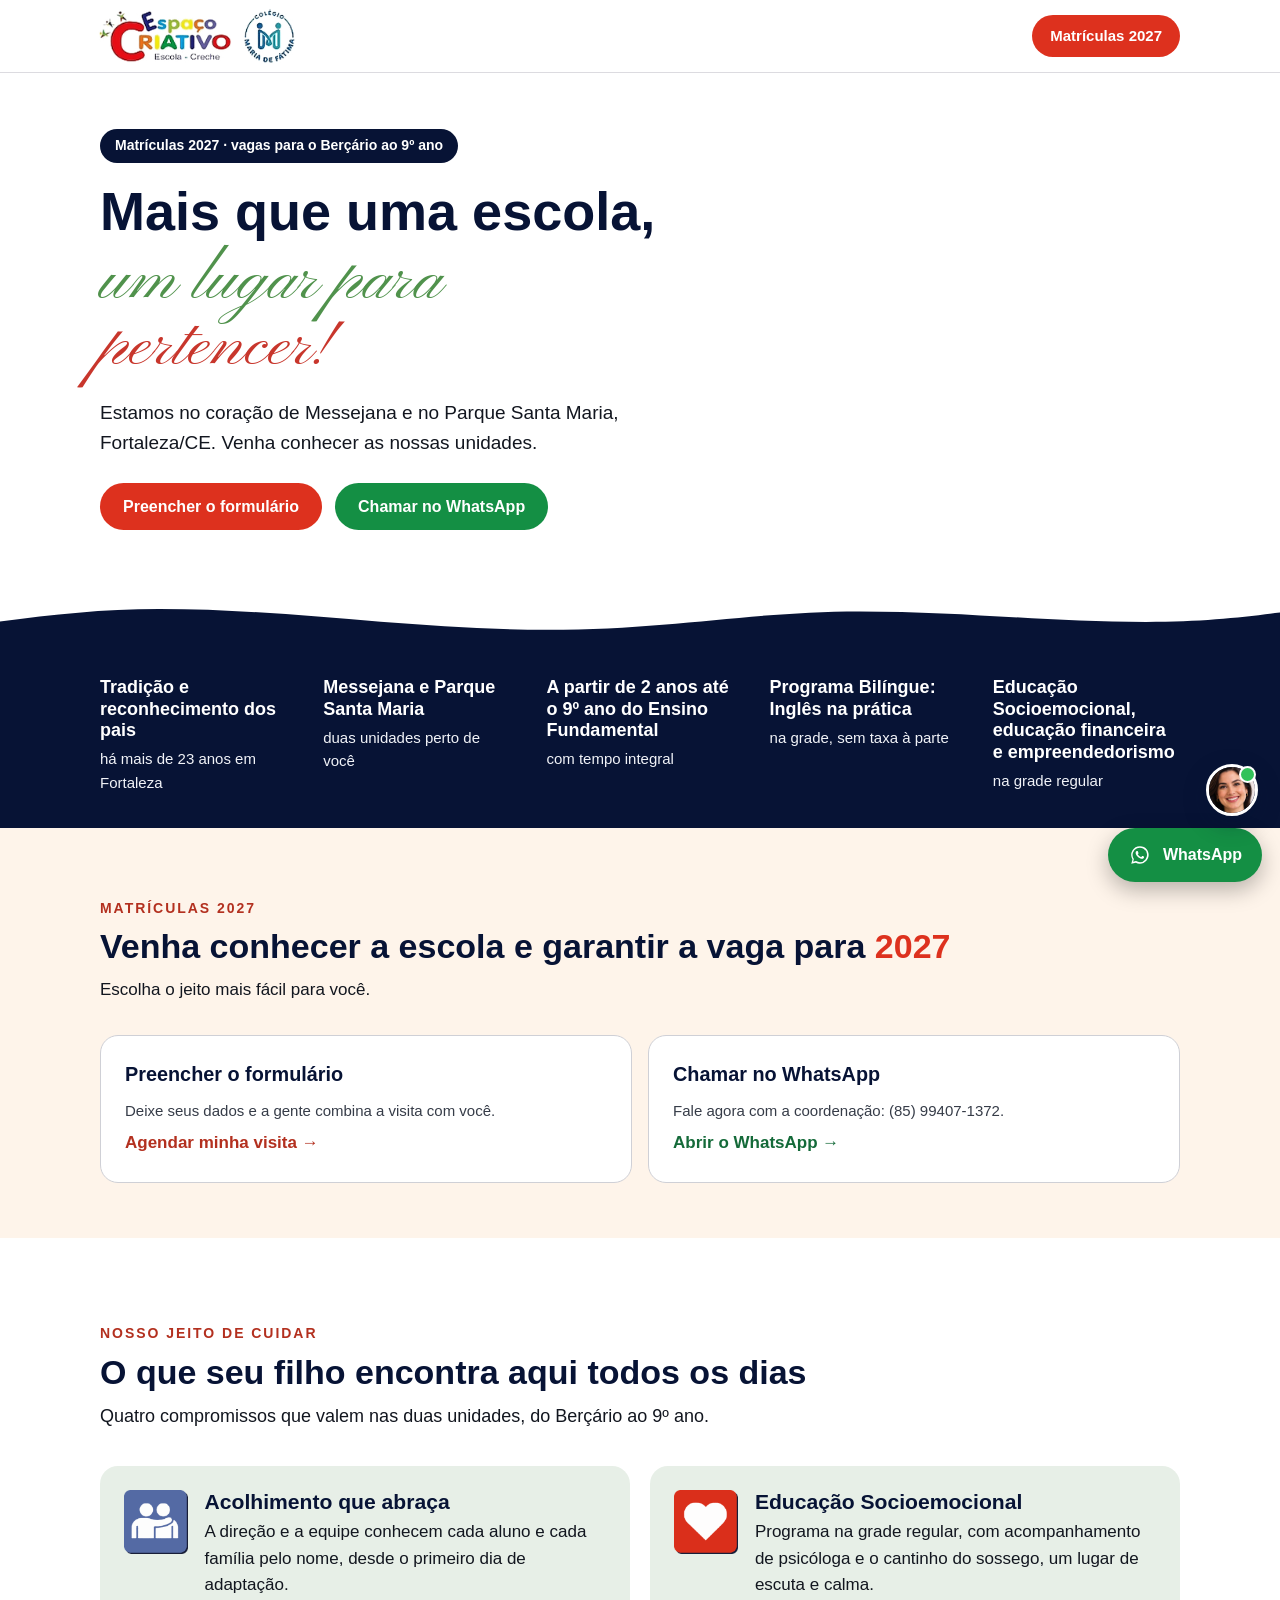
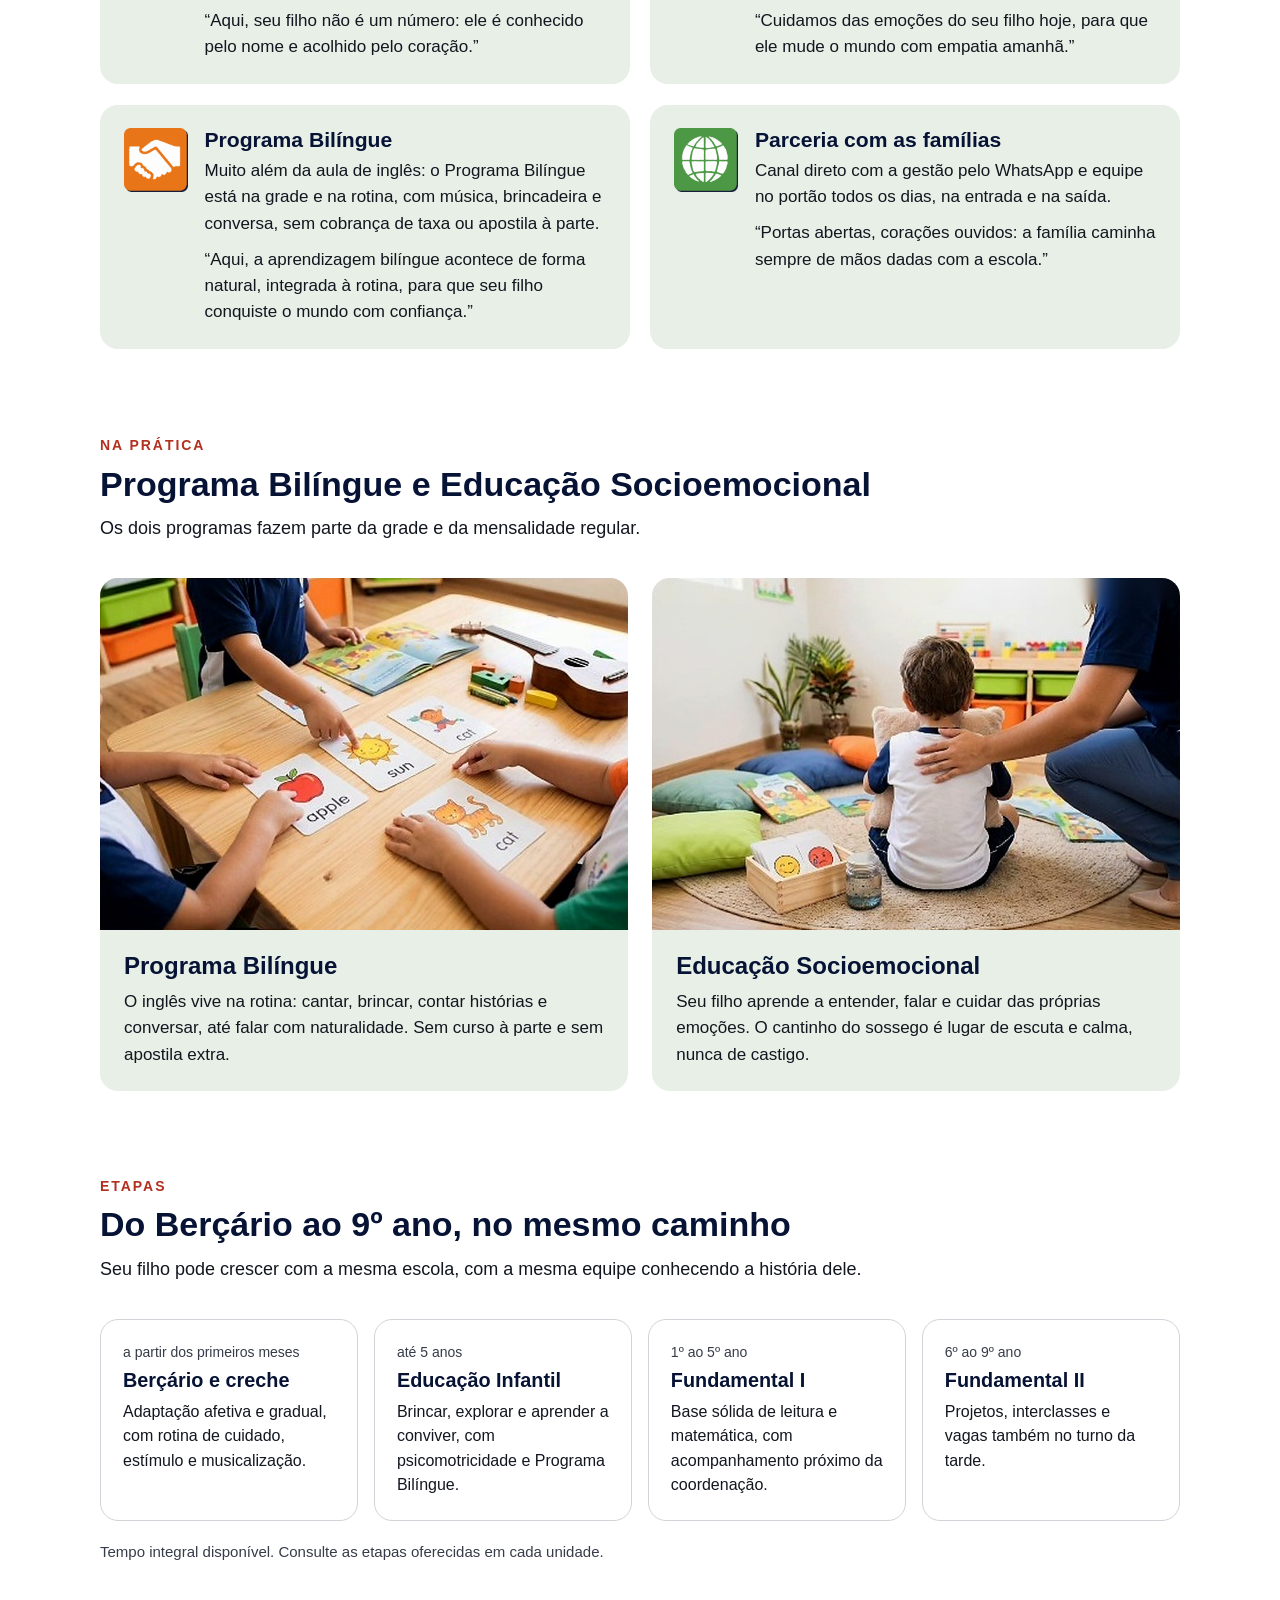
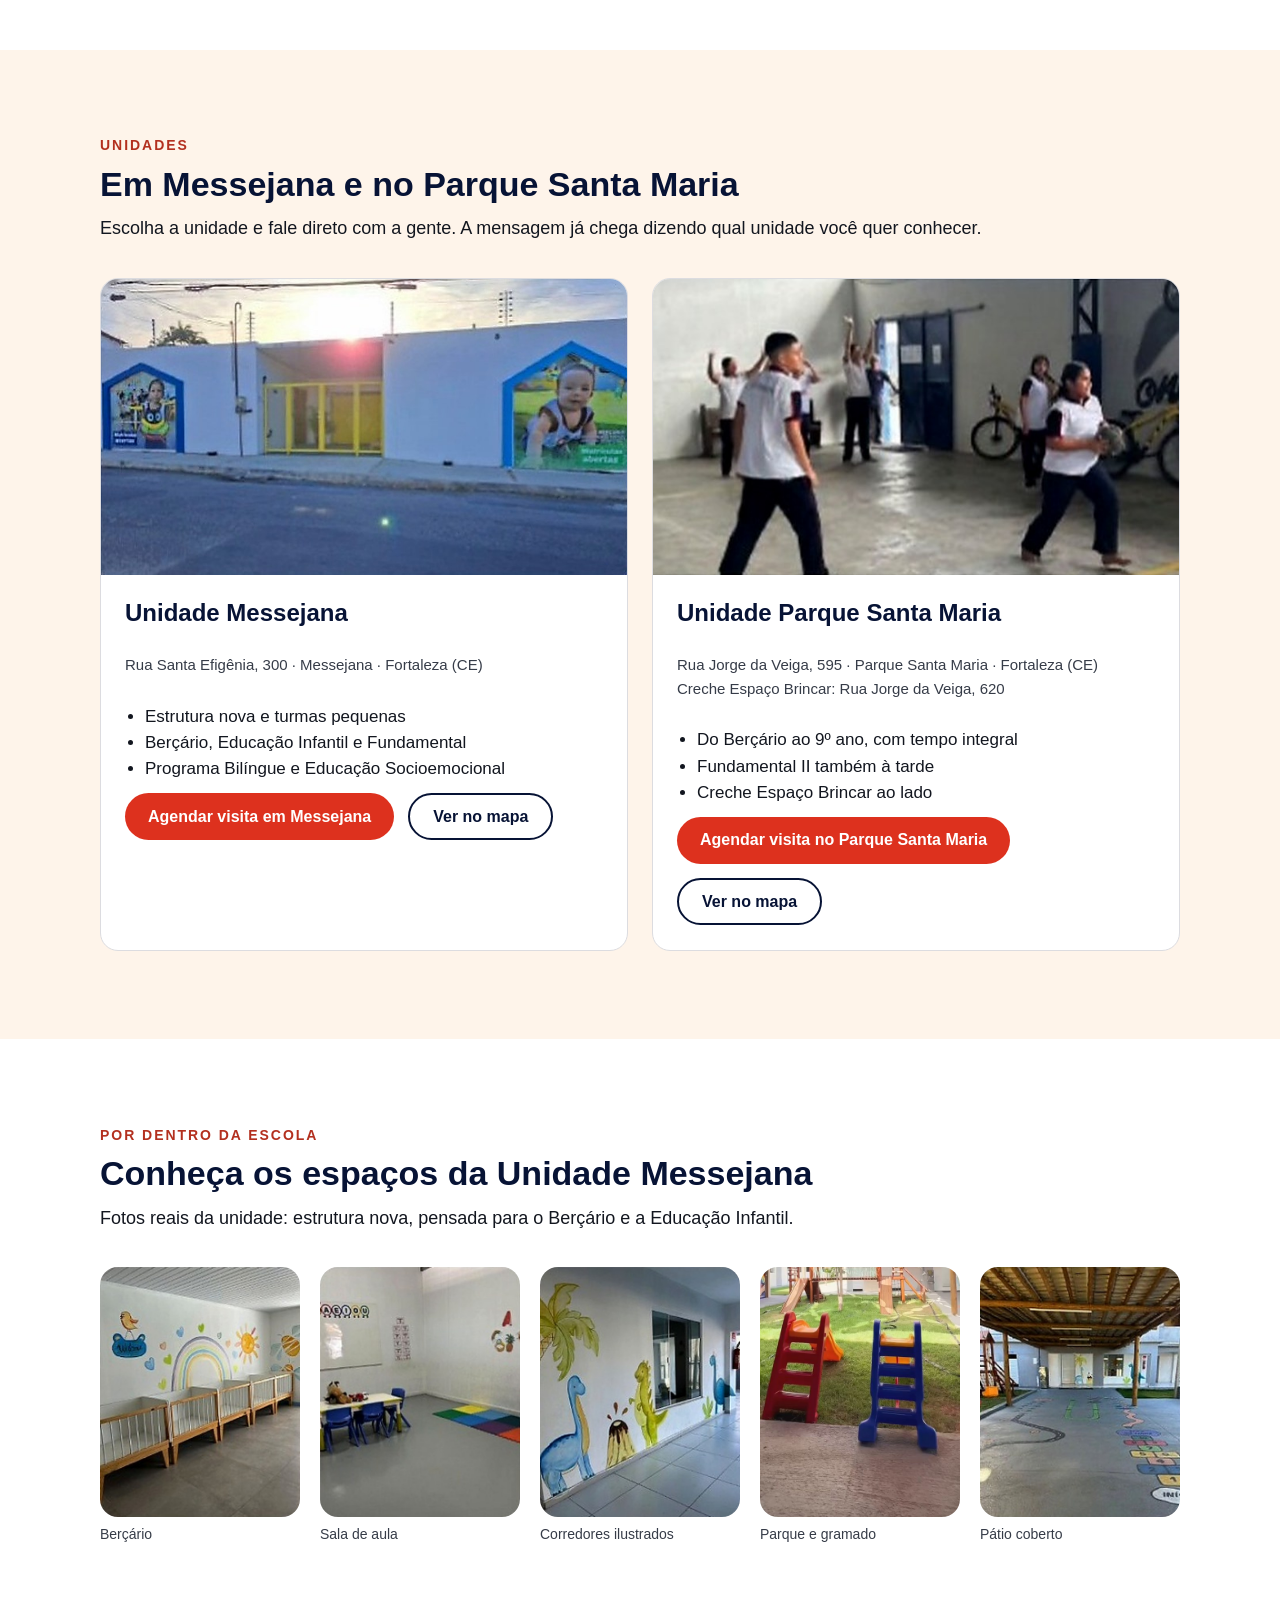
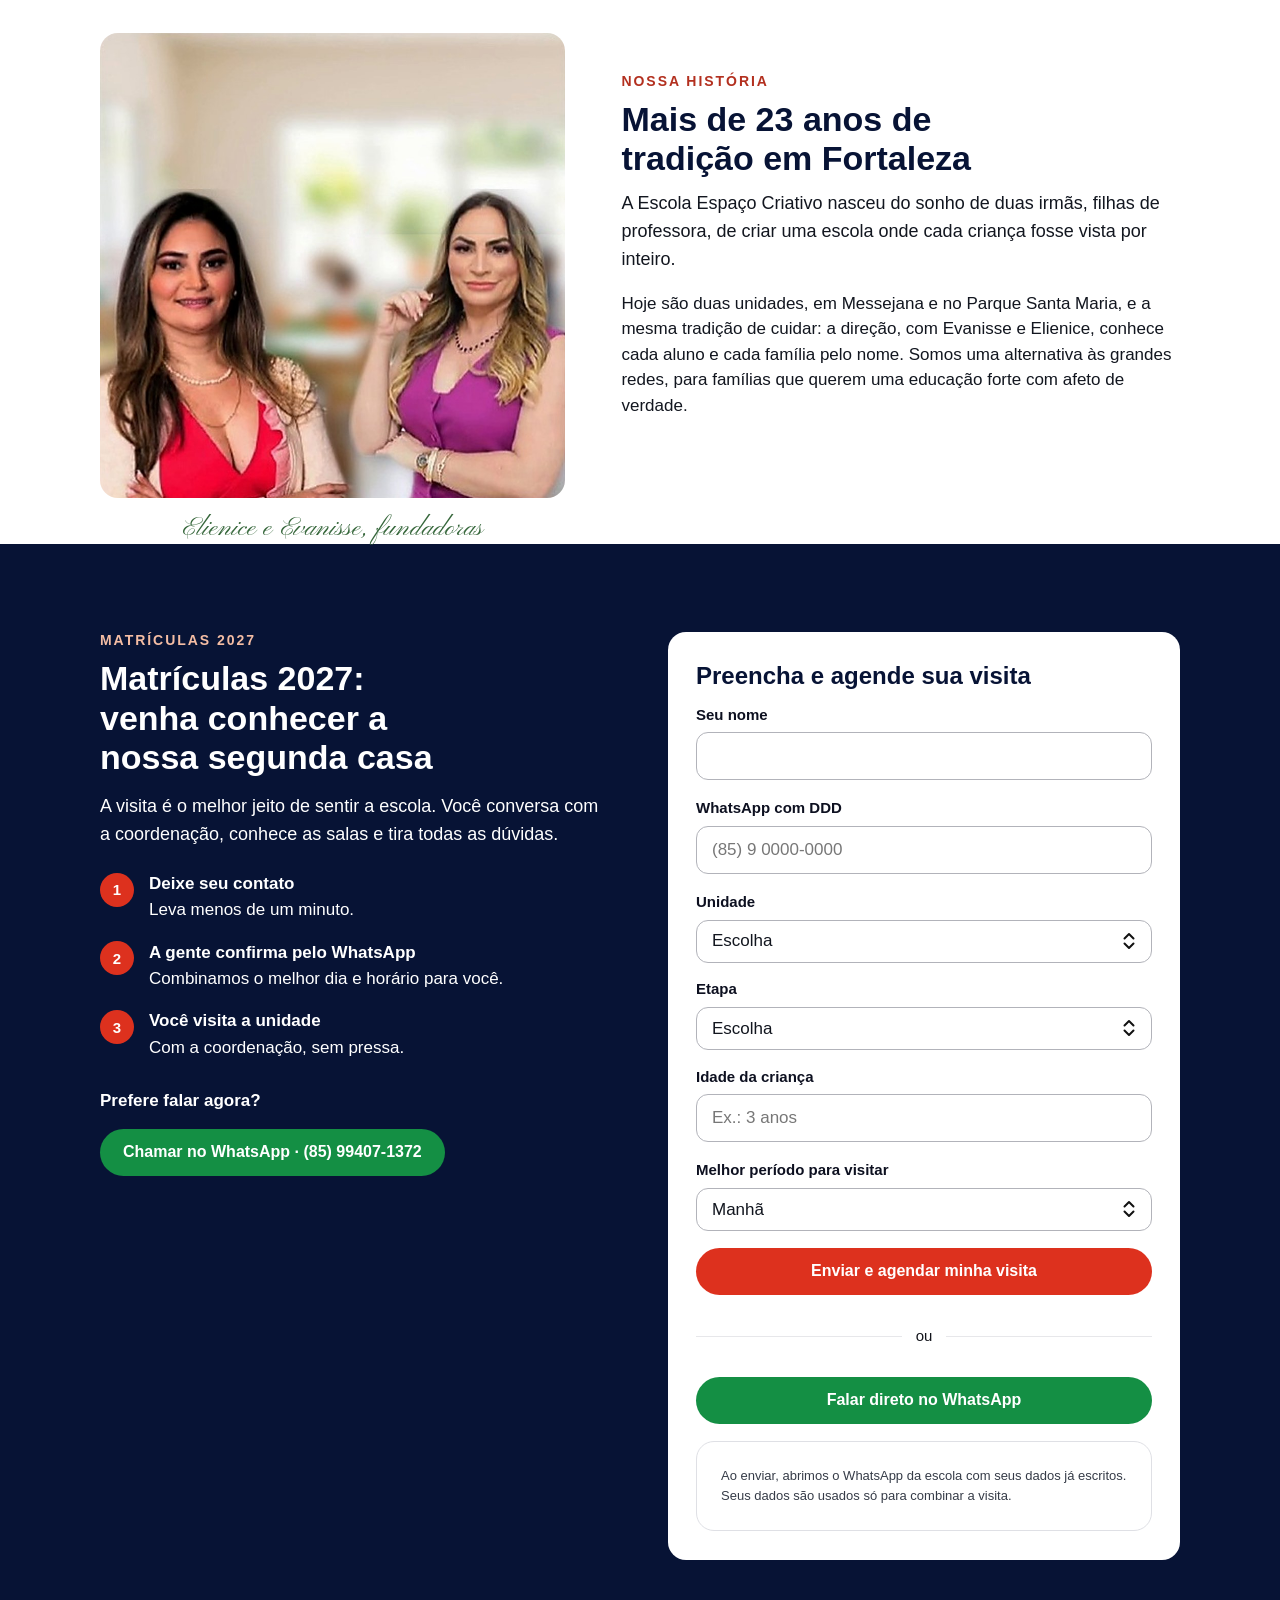
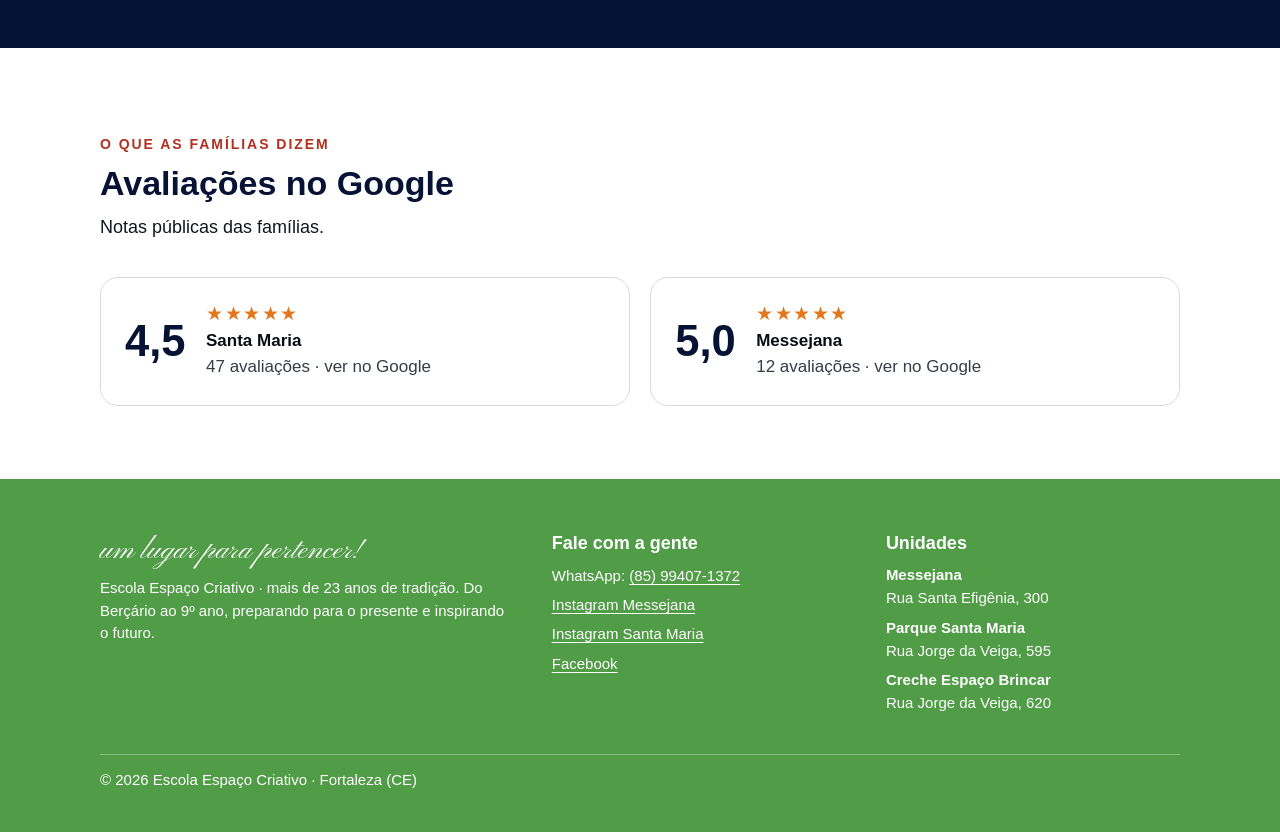
==== commit 754b8714: "Catálogo idêntico ao modelo Matrículas 2027, com a Eli Recria a página principal seção por seção a p" ====
--- a/index.html
+++ b/index.html
@@ -2,497 +2,548 @@
 <html lang="pt-BR">
 <head>
 <meta charset="utf-8">
-<meta name="viewport" content="width=device-width, initial-scale=1">
+<meta name="viewport" content="width=device-width, initial-scale=1, viewport-fit=cover">
 <title>Escola Espaço Criativo · Matrículas 2027</title>
-<meta name="description" content="Escola Espaço Criativo em Messejana e no Parque Santa Maria, Fortaleza: do Berçário ao 9º ano, com Programa Bilíngue e Educação Socioemocional. Matrículas 2027.">
-<meta name="theme-color" content="#0d0f74">
+<meta name="description" content="Escola Espaço Criativo em Messejana e no Parque Santa Maria, Fortaleza/CE. Do Berçário ao 9º ano, com Programa Bilíngue e Educação Socioemocional. Matrículas 2027.">
+<meta name="theme-color" content="#ffffff">
 <meta property="og:type" content="website">
-<meta property="og:title" content="Escola Espaço Criativo · Matrículas 2027">
-<meta property="og:description" content="Mais que uma escola, um lugar para pertencer! Berçário ao 5º ano. Agende sua visita.">
-<meta property="og:image" content="https://8rytdz8k66-cyber.github.io/catalogo-escolaespacocriativo/img/logo.png">
+<meta property="og:title" content="Escola Espaço Criativo · Mais que uma escola, um lugar para pertencer!">
+<meta property="og:description" content="Matrículas 2027 · vagas para o Berçário ao 9º ano em Messejana e no Parque Santa Maria, Fortaleza/CE.">
+<meta property="og:image" content="https://8rytdz8k66-cyber.github.io/catalogo-escolaespacocriativo/img/ref-messejana.jpg">
 <meta property="og:url" content="https://8rytdz8k66-cyber.github.io/catalogo-escolaespacocriativo/">
 <link rel="icon" href="img/logo.png">
-<link rel="preconnect" href="https://fonts.googleapis.com">
-<link rel="preconnect" href="https://fonts.gstatic.com" crossorigin>
-<link href="https://fonts.googleapis.com/css2?family=Baloo+2:wght@600;700;800&family=Nunito:wght@400;600;700;800&family=Caveat:wght@700&display=swap" rel="stylesheet">
+<link rel="preload" href="img/logo-ec-ref.png" as="image">
 <style>
+@font-face{font-family:"EC Script";src:url(fonts/pinyon-script.woff) format("woff");font-display:swap}
+@font-face{font-family:"EC Sans";src:url(fonts/ec-sans-400.woff) format("woff");font-weight:400;font-display:swap}
+@font-face{font-family:"EC Sans";src:url(fonts/ec-sans-700.woff) format("woff");font-weight:700;font-display:swap}
 :root{
-  /* Cores do logo: marinho + letras em arco-íris */
-  --marinho:#0d0f74; --marinho2:#1b1f8f; --vermelho:#e53b2c; --laranja:#f7941d; --amarelo:#ffc928;
-  --verde:#2e9e47; --azul:#2a9be0; --lilas:#7a68c4; --papel:#f7f8ff; --tinta:#1d1f4a; --cinza:#5f6386; --linha:#e1e3f2;
-  --display:"Baloo 2","Trebuchet MS",system-ui,sans-serif; --body:"Nunito","Segoe UI",system-ui,sans-serif; --script:"Caveat","Brush Script MT",cursive;
-  /* Layout: coluna única no celular, duas colunas a partir de 820px */
-  color-scheme:light;
+  --navy:#071335; --red:#dd311e; --red-t:#b3301f; --green:#148f44; --green-t:#146a39;
+  --script-g:#50924c; --script-r:#c8362c; --beige:#fef4ea; --sage:#e7efe7; --foot:#509c47;
+  --text:#12161f; --muted:#363c48; --peach:#f4bda4;
+  --sans:Arial,"EC Sans",Helvetica,sans-serif; --script:"Snell Roundhand","EC Script",cursive;
 }
-*{box-sizing:border-box}
-html{scroll-behavior:smooth;scroll-padding-top:16px}
-@media (prefers-reduced-motion:reduce){html{scroll-behavior:auto}*{animation:none!important;transition:none!important}}
-body{margin:0;background:#fff;color:var(--tinta);font-family:var(--body);font-size:16.5px;line-height:1.6;-webkit-font-smoothing:antialiased}
-img,video{max-width:100%;display:block}
+*{box-sizing:border-box;margin:0;padding:0}
+html{scroll-behavior:smooth;-webkit-text-size-adjust:100%;scroll-padding-top:84px}
+body{font-family:var(--sans);color:var(--text);background:#fff;line-height:1.5;-webkit-font-smoothing:antialiased;overflow-x:hidden}
+img{display:block;max-width:100%;height:auto}
 a{color:inherit}
-:focus-visible{outline:3px solid var(--laranja);outline-offset:3px;border-radius:10px}
-.wrap{max-width:1040px;margin:0 auto;padding:0 18px}
-h1,h2,h3{font-family:var(--display);line-height:1.08;margin:0;color:var(--marinho);text-wrap:balance}
-h2{font-size:clamp(28px,6vw,42px)}
-p{margin:0 0 12px}
-.eyebrow{display:inline-block;font-family:var(--display);font-weight:800;font-size:13px;letter-spacing:.1em;text-transform:uppercase;color:var(--c,var(--laranja));margin-bottom:8px}
-.sub{color:var(--cinza);font-size:17px;max-width:60ch}
-section{padding:60px 0}
-@media (min-width:820px){section{padding:84px 0}}
-.alt{background:var(--papel)}
-.arco{height:8px;background:linear-gradient(90deg,var(--vermelho) 0 16.6%,var(--laranja) 0 33.3%,var(--amarelo) 0 50%,var(--verde) 0 66.6%,var(--azul) 0 83.3%,var(--lilas) 0)}
-.btn{display:inline-flex;align-items:center;justify-content:center;gap:8px;min-height:48px;padding:12px 22px;border-radius:16px;border:0;cursor:pointer;text-decoration:none;font-family:var(--display);font-weight:800;font-size:17px;transition:transform .15s,filter .15s}
-.btn:hover{transform:translateY(-1px);filter:brightness(1.05)}
-.btn svg{width:20px;height:20px;flex:none}
-.btn.zap{background:#1f9a3d;color:#fff}
-.btn.amarelo{background:var(--amarelo);color:var(--marinho)}
-.btn.branco{background:#fff;color:var(--marinho)}
-.btn.contorno{background:transparent;color:var(--marinho);border:2px solid var(--marinho)}
-.botoes{display:flex;flex-wrap:wrap;gap:10px}
-
-/* Capa */
-.capa{background:var(--marinho);color:#fff;position:relative;overflow:hidden}
-.capa .wrap{display:grid;gap:28px;padding-top:28px;padding-bottom:44px;position:relative;z-index:1}
-@media (min-width:820px){.capa .wrap{grid-template-columns:1.15fr .85fr;align-items:center;padding-top:44px;padding-bottom:64px}}
-.capa-topo{display:flex;align-items:center;gap:12px}
-.capa-topo img{width:64px;height:64px;border-radius:50%;border:3px solid #fff;background:#fff}
-.capa-topo span{font-family:var(--display);font-weight:700;font-size:15px;line-height:1.2}
-.selo{display:inline-block;background:var(--amarelo);color:var(--marinho);font-family:var(--display);font-weight:800;font-size:14px;padding:6px 14px;border-radius:999px;margin:18px 0 12px}
-.capa h1{color:#fff;font-size:clamp(38px,9vw,64px)}
-.capa h1 em{font-style:normal;font-family:var(--script);color:var(--amarelo);font-size:1.12em;display:block;line-height:1}
-.capa .sub{color:#d3d6ff;margin:14px 0 22px}
-.capa-foto{position:relative;justify-self:center;width:min(320px,80vw)}
-.capa-foto img{width:100%;aspect-ratio:3/4;object-fit:cover;object-position:center 62%;border-radius:28px;border:6px solid #fff;box-shadow:0 22px 50px rgba(0,0,0,.35)}
-.capa-foto .tag{position:relative;display:inline-block;margin:0 0 10px;background:#fff;color:var(--marinho);font-family:var(--display);font-weight:800;font-size:14px;padding:8px 14px;border-radius:14px;box-shadow:0 8px 20px rgba(0,0,0,.2)}
-.bola{position:absolute;border-radius:50%;pointer-events:none}
-
-/* Destaques */
-.destaques{display:grid;grid-template-columns:1fr;gap:12px}
-@media (min-width:600px){.destaques{grid-template-columns:1fr 1fr}}
-@media (min-width:980px){.destaques{grid-template-columns:repeat(5,1fr)}}
-.dest{background:#fff;border-radius:20px;padding:16px;border-top:6px solid var(--c);box-shadow:0 6px 18px rgba(13,15,116,.07)}
-.dest b{display:block;font-family:var(--display);font-size:18px;line-height:1.15;color:var(--marinho)}
-.dest span{font-size:14.5px;color:var(--cinza)}
-.faixa-dest{background:var(--papel);padding:26px 0}
-
-/* CTA */
-.cta-grid{display:grid;gap:14px;margin-top:22px}
-@media (min-width:720px){.cta-grid{grid-template-columns:1fr 1fr}}
-.cta{border-radius:24px;padding:22px;color:#fff;display:flex;flex-direction:column;gap:6px}
-.cta h3{color:#fff;font-size:24px}
-.cta p{color:rgba(255,255,255,.88);margin:0 0 10px}
-.cta.form{background:linear-gradient(135deg,var(--marinho),#2a2fb0)}
-.cta.zapc{background:linear-gradient(135deg,#1f9a3d,#33b357)}
-.cta .btn{align-self:flex-start}
-
-/* Cuidado */
-.cards{display:grid;gap:16px;margin-top:26px}
-@media (min-width:720px){.cards{grid-template-columns:1fr 1fr}}
-.card{background:#fff;border-radius:24px;padding:22px;box-shadow:0 6px 20px rgba(13,15,116,.07);border-left:7px solid var(--c)}
-.card h3{font-size:22px;margin-bottom:6px}
-.card .ic{width:46px;height:46px;border-radius:14px;background:var(--c);display:grid;place-items:center;margin-bottom:12px}
-.card .ic svg{width:26px;height:26px;stroke:#fff;fill:none;stroke-width:2;stroke-linecap:round;stroke-linejoin:round}
-.card blockquote{margin:12px 0 0;padding:12px 14px;background:var(--papel);border-radius:14px;font-family:var(--script);font-size:22px;line-height:1.2;color:var(--marinho)}
+h1,h2,h3{text-wrap:balance}
+.wrap{max-width:1120px;margin:0 auto;padding:0 20px}
+.eyebrow{display:block;font-size:14px;font-weight:700;letter-spacing:.14em;text-transform:uppercase;color:var(--red-t);line-height:1.2;margin-bottom:10.6px}
+.h2{font-size:28px;line-height:1.16;color:var(--navy);font-weight:700}
+.sub{font-size:18px;line-height:1.55;margin-top:11.1px}
+.btn{display:inline-flex;align-items:center;justify-content:center;height:47px;padding:0 23px;border-radius:999px;font-weight:700;font-size:16px;line-height:1.5;text-decoration:none;color:#fff;border:0;cursor:pointer;font-family:inherit;text-align:left}
+.btn.red{background:var(--red)} .btn.green{background:var(--green)}
+.btn.line{background:#fff;color:var(--navy);border:2px solid var(--navy);padding:0 23px}
+.btn:active{transform:translateY(1px)}
+.btn:focus-visible,a:focus-visible,select:focus-visible,input:focus-visible,button:focus-visible{outline:3px solid #5b8def;outline-offset:2px}
+
+/* Cabeçalho */
+.topo{position:sticky;top:0;z-index:40;background:#fff;border-bottom:1px solid #dcdbe0}
+.topo .wrap{height:72px;display:flex;align-items:center}
+.topo .marcas{display:flex;align-items:center;gap:11px}
+.topo .ec{height:54px;width:auto;margin-left:-1.6px}
+.topo .mf{height:55.4px;width:auto}
+.topo .cta{margin-left:auto;background:var(--red);color:#fff;font-weight:700;font-size:15px;line-height:1.15;padding:12.2px 18px;border-radius:999px;text-decoration:none;white-space:nowrap}
+
+/* Topo da página */
+.hero{padding:28px 0 0}
+.pill{display:inline-block;background:var(--navy);color:#fff;font-weight:700;font-size:14px;line-height:1.25;padding:8px 15px;border-radius:999px}
+.hero h1{font-size:33.6px;line-height:1.12;color:var(--navy);font-weight:700;margin-top:18.5px}
+.hero h1 .s{display:block;font-family:var(--script);font-weight:400;font-size:44.8px;line-height:41px;white-space:nowrap}
+.hero h1 .s1{color:var(--script-g);margin-top:7.9px}
+.hero h1 .s2{color:var(--script-r)}
+.hero .lead{font-size:19px;line-height:1.55;margin-top:17px}
+.hero .ctas{display:flex;flex-wrap:wrap;gap:13px;margin-top:26.1px}
+.onda{display:block;width:100%;height:22px;margin-top:79px}
+.difs{background:var(--navy);color:#fff;padding:46.6px 0 33.3px;margin-top:-1px}
+.difs ul{list-style:none;display:grid;grid-template-columns:1fr 1fr;column-gap:24px;row-gap:24.1px}
+.difs b{display:block;font-size:18px;line-height:1.2}
+.difs span{display:block;font-size:15px;line-height:1.57;margin-top:5.6px;color:#f1f3f8}
+
+/* Matrículas */
+.matr{background:var(--beige);padding:72px 0 55.8px}
+.matr h2 em{font-style:normal;color:var(--red)}
+.matr .sub{font-size:17px;margin-top:10.9px}
+.cards2{display:grid;gap:16.1px;margin-top:31.2px}
+.card{background:#fff;border:1px solid #cfd0d6;border-radius:18px;padding:26.5px 24px 25.9px}
+.card h3{font-size:19.84px;line-height:1.25;color:var(--navy)}
+.card p{font-size:15px;line-height:1.57;color:var(--muted);margin-top:11.5px}
+.card .lnk{display:inline-block;margin-top:7.9px;font-weight:700;font-size:17px;line-height:1.5;text-decoration:none}
+.lnk.r{color:var(--red-t)} .lnk.g{color:var(--green-t)}
+
+/* Nosso jeito */
+.cuidar{padding-top:86.9px}
+.sages{display:grid;gap:20.8px;margin-top:35px}
+.sage{background:var(--sage);border-radius:18px;padding:23.5px 24px 23.6px;display:grid;grid-template-columns:64px minmax(0,1fr);column-gap:16.5px;align-items:start}
+.sage img{width:64px;height:64px}
+.sage h3{font-size:21.12px;line-height:1.15;color:var(--navy)}
+.sage p{font-size:17px;line-height:1.55;margin-top:5.4px}
+.sage p+p{margin-top:9.6px}
 
 /* Na prática */
-.pratica{display:grid;gap:16px;margin-top:24px}
-@media (min-width:720px){.pratica{grid-template-columns:1fr 1fr}}
-.pr{border-radius:24px;padding:24px;color:#fff}
-.pr h3{color:#fff;font-size:24px;margin-bottom:8px}
-.pr p{margin:0;color:rgba(255,255,255,.92)}
-.pr.b{background:linear-gradient(135deg,#1777c4,var(--azul))}
-.pr.s{background:linear-gradient(135deg,#5b49b0,var(--lilas))}
+.pratica{padding-top:87.8px}
+.fotos2{display:grid;gap:24.4px;margin-top:35px}
+.fcard{border-radius:18px;overflow:hidden;background:var(--sage)}
+.fcard img{width:100%;aspect-ratio:3/2;object-fit:cover}
+.fcard div{padding:22px 24px 23.4px}
+.fcard h3{font-size:24px;line-height:1.2;color:var(--navy)}
+.fcard p{font-size:17px;line-height:1.55;margin-top:8.2px}
 
 /* Etapas */
-.etapas{display:grid;gap:12px;margin-top:24px}
-@media (min-width:720px){.etapas{grid-template-columns:repeat(3,1fr)}}
-.et{background:#fff;border-radius:20px;padding:18px;border-top:6px solid var(--c);box-shadow:0 6px 18px rgba(13,15,116,.07)}
-.et small{display:block;font-weight:800;font-size:12.5px;text-transform:uppercase;letter-spacing:.06em;color:var(--c)}
-.et h3{font-size:21px;margin:2px 0 6px}
-.et p{font-size:15px;color:var(--cinza);margin:0}
-.nota-et{margin-top:16px;color:var(--cinza);font-weight:700}
-
-/* Unidade */
-.unid{display:grid;gap:18px;margin-top:24px;background:var(--marinho);color:#fff;border-radius:28px;padding:22px;overflow:hidden}
-@media (min-width:820px){.unid{grid-template-columns:auto 1fr;align-items:center;padding:30px}}
-.unid img.logo{width:120px;height:120px;border-radius:50%;border:4px solid #fff;background:#fff}
-.unid h3{color:#fff;font-size:28px}
-.unid .end{color:#cfd2ff;margin:4px 0 12px}
-.unid ul{margin:0 0 16px;padding:0;list-style:none;display:grid;gap:6px}
-.unid li{padding-left:28px;position:relative}
-.unid li::before{content:"";position:absolute;left:0;top:6px;width:16px;height:16px;border-radius:50%;background:var(--amarelo)}
-.unid .btn.contorno{color:#fff;border-color:rgba(255,255,255,.5)}
-.outra{display:flex;align-items:center;justify-content:space-between;gap:12px;margin-top:14px;padding:14px 18px;border-radius:18px;background:var(--papel);text-decoration:none;border:2px solid var(--linha)}
-.outra b{font-family:var(--display);color:var(--marinho);font-size:18px;display:block}
-.outra span{color:var(--cinza);font-size:14.5px}
-.outra i{font-style:normal;font-size:30px;color:var(--azul)}
-
-/* Por dentro */
-.dentro{display:grid;gap:22px;margin-top:22px;align-items:center}
-@media (min-width:820px){.dentro{grid-template-columns:360px 1fr}}
-.dentro video{width:100%;max-width:360px;aspect-ratio:9/16;object-fit:cover;border-radius:24px;background:#000;box-shadow:0 14px 34px rgba(13,15,116,.22);margin:0 auto}
-.lista-esp{display:flex;flex-wrap:wrap;gap:8px;margin-top:10px}
-.lista-esp span{background:var(--papel);border:2px solid var(--linha);border-radius:999px;padding:6px 14px;font-weight:700;font-size:14.5px;color:var(--marinho)}
-
-/* História */
-.hist{display:grid;gap:24px;align-items:center}
-@media (min-width:820px){.hist{grid-template-columns:auto 1fr}}
-.irmas{display:flex;justify-content:center}
-.irmas figure{margin:0 -10px;text-align:center}
-.irmas img{width:150px;height:150px;border-radius:50%;object-fit:cover;border:6px solid var(--c);box-shadow:0 10px 26px rgba(13,15,116,.18)}
-.irmas figcaption{font-family:var(--display);font-weight:700;color:var(--marinho);margin-top:6px}
-.legenda{text-align:center;color:var(--cinza);font-size:14px;margin-top:8px}
-
-/* Visita + formulário */
-.visita{display:grid;gap:26px}
-@media (min-width:900px){.visita{grid-template-columns:1fr 1fr;align-items:start}}
-.passos{list-style:none;margin:20px 0;padding:0;display:grid;gap:12px}
-.passos li{display:grid;grid-template-columns:44px 1fr;gap:12px;align-items:start}
-.passos .n{width:44px;height:44px;border-radius:50%;background:var(--c);color:#fff;display:grid;place-items:center;font-family:var(--display);font-weight:800;font-size:20px}
-.passos b{display:block;font-family:var(--display);font-size:18px;color:var(--marinho)}
-.passos span{color:var(--cinza);font-size:15px}
-.form{background:#fff;border-radius:24px;padding:22px;box-shadow:0 10px 30px rgba(13,15,116,.1);border-top:7px solid var(--verde)}
-.form h3{font-size:24px;margin-bottom:6px}
-.form label{display:block;font-weight:700;font-size:15px;margin:12px 0 4px}
-.form input,.form select{width:100%;font:inherit;font-size:16px;min-height:48px;padding:10px 12px;border:2px solid var(--linha);border-radius:12px;background:#fff;color:var(--tinta)}
-.form input:focus,.form select:focus{border-color:var(--azul);outline:none;box-shadow:0 0 0 4px rgba(42,155,224,.15)}
-.periodo{display:flex;gap:10px}
-.periodo label{flex:1;display:flex;align-items:center;justify-content:center;gap:8px;margin:0;border:2px solid var(--linha);border-radius:12px;min-height:48px;cursor:pointer;font-weight:700}
-.periodo label:has(input:checked){border-color:var(--verde);background:#e7f6ea;color:var(--verde)}
-.periodo input{width:18px;height:18px;min-height:0;accent-color:var(--verde);margin:0}
-.erro{color:var(--vermelho);font-weight:700;font-size:14px;min-height:1em;margin:10px 0 0}
-.form .btn{width:100%;margin-top:6px}
-.miudo{font-size:13.5px;color:var(--cinza);margin-top:10px}
-.miudo a{color:var(--verde);font-weight:700}
+.etapas{padding:86.6px 0 86.8px}
+.ecards{display:grid;gap:15.7px;margin-top:35px}
+.ecard{border:1px solid #d2d3d8;border-radius:18px;padding:23.25px 22px 22.75px;background:#fff}
+.ecard small{display:block;font-size:14px;color:var(--muted);line-height:1.4}
+.ecard h3{font-size:19.84px;line-height:1.25;color:var(--navy);margin-top:5.3px}
+.ecard p{font-size:16px;line-height:1.53;margin-top:7.2px}
+.nota{font-size:15px;line-height:1.55;color:var(--muted);margin-top:18.6px}
+
+/* Unidades */
+.unid{background:var(--beige);padding:87.1px 0 88px}
+.ucards{display:grid;gap:24px;margin-top:35.3px}
+.ucard{background:#fff;border:1px solid #dcdce0;border-radius:18px;overflow:hidden}
+.ucard img{width:100%;aspect-ratio:16/9;object-fit:cover}
+.ucard .in{padding:23.4px 24px 24.7px}
+.ucard h3{font-size:24px;line-height:1.15;color:var(--navy)}
+.ucard address{font-style:normal;font-size:15px;line-height:1.56;color:var(--muted);margin-top:27px}
+.ucard ul{margin:27.3px 0 0 20px;font-size:17px;line-height:1.55}
+.ucard .bts{display:flex;flex-wrap:wrap;gap:14.5px 14px;margin-top:10.3px}
+
+/* Galeria */
+.galeria{padding-top:88px}
+.gal{display:grid;grid-template-columns:1fr 1fr;column-gap:14px;row-gap:15.75px;margin-top:34.2px}
+.gal img{width:100%;aspect-ratio:4/5;object-fit:cover;border-radius:18px}
+.gal figcaption{font-size:14px;color:var(--muted);margin-top:8.65px;line-height:1.4}
+
+/* Fundadoras e história */
+.fund{padding-top:96.95px}
+.fund img{width:100%;aspect-ratio:1/1;object-fit:cover;border-radius:18px}
+.fund figcaption{text-align:center;font-family:var(--script);color:#35663a;font-size:28px;line-height:30px;height:30px;margin-top:16.1px;white-space:nowrap}
+.hist{padding:68.7px 0 86.6px}
+.hist p{font-size:18px;line-height:1.55;margin-top:11.2px}
+.hist p+p{font-size:17px;line-height:1.5;margin-top:17.2px}
+
+/* Formulário */
+.visita{background:var(--navy);color:#fff;padding:87.3px 0 88.3px}
+.visita .eyebrow{color:var(--peach)}
+.visita .h2{color:#fff}
+.visita .sub{color:#fff;margin-top:15.6px}
+.passos{list-style:none;margin-top:22.1px;display:grid;gap:16px}
+.passos li{display:grid;grid-template-columns:34px 1fr;column-gap:15px;align-items:start}
+.passos .n{width:34px;height:34px;border-radius:50%;background:var(--red);color:#fff;display:grid;place-items:center;font-weight:700;font-size:15px}
+.passos li>div{padding-top:1.9px}
+.passos b{display:block;font-size:17px;line-height:1.35}
+.passos span{display:block;font-size:17px;line-height:1.55;margin-top:1.65px}
+.agora{margin-top:27px}
+.agora b{display:block;font-size:17px;line-height:1.5}
+.agora .btn{margin-top:14.7px}
+.form{background:#fff;color:var(--text);border-radius:18px;padding:29.9px 28px 29.4px;margin-top:48.3px}
+.form h3{font-size:24px;line-height:1.17;color:var(--navy)}
+.form label{display:block;font-size:15px;font-weight:700;line-height:1.3;color:#0d1020;margin-top:18.2px}
+.form h3+label{margin-top:14.9px}
+.form select+label{margin-top:16.6px}
+.form input,.form select{display:block;width:100%;margin-top:8.3px;height:47.6px;border:1px solid #b2b3ba;border-radius:12px;background:#fff;font:inherit;font-size:17px;color:var(--text);padding:0 15px;-webkit-appearance:none;appearance:none}
+.form select{height:43px;background:#fff url("data:image/svg+xml,%3Csvg xmlns='http://www.w3.org/2000/svg' width='12' height='18' viewBox='0 0 12 18'%3E%3Cpath d='M1.5 6.5 6 2l4.5 4.5M1.5 11.5 6 16l4.5-4.5' fill='none' stroke='%23111' stroke-width='2' stroke-linecap='round' stroke-linejoin='round'/%3E%3C/svg%3E") no-repeat right 16px center;padding-right:40px}
+.form input::placeholder{color:#777;opacity:1}
+.form input.err,.form select.err{border-color:var(--red);box-shadow:0 0 0 3px rgba(221,49,30,.15)}
+.form .enviar{width:100%;margin-top:16.6px;justify-content:center}
+.ou{display:flex;align-items:center;gap:14px;margin:30.5px 0 29.4px;color:#11131a;font-size:15px;line-height:1.5}
+.ou::before,.ou::after{content:"";flex:1;height:1px;background:#e7e7ea}
+.form .zap{width:100%;justify-content:center}
+.aviso{border:1px solid #dfe0e5;border-radius:18px;padding:23.6px 24px;margin-top:17.3px;font-size:13px;line-height:1.55;color:var(--muted)}
+.erro{color:var(--red);font-weight:700;font-size:15px;margin-top:12px}
+.erro:empty{display:none}
 
 /* Avaliações */
-.notas{display:flex;flex-wrap:wrap;gap:16px;margin-top:22px}
-.nota{background:#fff;border-radius:24px;padding:22px 26px;box-shadow:0 6px 20px rgba(13,15,116,.08);display:flex;align-items:center;gap:18px;text-decoration:none}
-.nota b{font-family:var(--display);font-size:52px;line-height:1;color:var(--marinho)}
-.nota .est{color:var(--amarelo);font-size:22px;letter-spacing:2px}
-.nota span{display:block;color:var(--cinza);font-size:14.5px}
-.nota u{color:var(--azul);font-weight:700;text-decoration:none}
+.aval{padding:88.1px 0 72.6px}
+.notas{display:grid;gap:20.4px;margin-top:35px}
+.nota-g{display:flex;align-items:center;gap:20px;border:1px solid #d9dadf;border-radius:18px;height:128.8px;padding:0 24px;text-decoration:none;color:inherit}
+.nota-g .num{font-size:43.5px;font-weight:700;color:var(--navy);line-height:1;min-width:61px}
+.nota-g .stars{display:block;color:#e4761b;font-size:19px;letter-spacing:1.5px;line-height:1}
+.nota-g b{display:block;font-size:17px;line-height:1.3;margin-top:7px;color:#0b0d16}
+.nota-g small{display:block;font-size:17px;line-height:1.4;color:var(--muted);margin-top:3px}
 
 /* Rodapé */
-footer{background:var(--marinho);color:#cfd2ff;padding:46px 0 110px}
-footer .slogan{font-family:var(--script);color:var(--amarelo);font-size:clamp(32px,7vw,44px);line-height:1.1;margin-bottom:10px}
-.rod{display:grid;gap:24px;margin-top:24px}
-@media (min-width:720px){.rod{grid-template-columns:1fr 1fr 1fr}}
-.rod h3{color:#fff;font-size:19px;margin-bottom:8px}
-.rod ul{list-style:none;margin:0;padding:0;display:grid;gap:6px}
-.rod a{color:#fff}
-.copy{margin-top:30px;font-size:13px;color:#9da1e0}
-
-.unids2{display:grid;gap:16px;margin-top:24px}
-@media (min-width:820px){.unids2{grid-template-columns:1fr 1fr}}
-.u2{background:var(--marinho);color:#fff;border-radius:26px;padding:22px;border-top:8px solid var(--c)}
-.u2 img{width:84px;height:84px;border-radius:50%;border:3px solid #fff;background:#fff;margin-bottom:10px}
-.u2 h3{color:#fff;font-size:25px}
-.u2 .end{color:#cfd2ff;margin:4px 0 12px;font-size:15px}
-.u2 ul{margin:0 0 16px;padding:0;list-style:none;display:grid;gap:6px}
-.u2 li{padding-left:26px;position:relative}
-.u2 li::before{content:"";position:absolute;left:0;top:6px;width:14px;height:14px;border-radius:50%;background:var(--amarelo)}
-.u2 .btn{font-size:15.5px}
-.u2 .btn.contorno{color:#fff;border-color:rgba(255,255,255,.5)}
-.galeria{display:grid;grid-template-columns:1fr 1fr;gap:12px;margin-top:22px}
-@media (min-width:820px){.galeria{grid-template-columns:repeat(5,1fr)}}
-.galeria figure{margin:0;background:#fff;border-radius:18px;overflow:hidden;box-shadow:0 6px 18px rgba(13,15,116,.08)}
-.galeria img{width:100%;aspect-ratio:1/1;object-fit:cover}
-.galeria figcaption{padding:8px 12px;font-family:var(--display);font-weight:700;color:var(--marinho)}
-.galeria figure:first-child{grid-column:span 2}
-@media (min-width:820px){.galeria figure:first-child{grid-column:auto}}
-/* Eli */
-.eli-bot{position:fixed;right:16px;bottom:16px;z-index:50;display:flex;align-items:center;gap:10px;border:0;cursor:pointer;background:#fff;color:var(--marinho);border-radius:999px;padding:6px 18px 6px 6px;box-shadow:0 12px 30px rgba(13,15,116,.3);font:inherit;font-family:var(--display);font-weight:800;font-size:16px}
-.eli-bot .av{width:48px;height:48px;border-radius:50%;background:linear-gradient(135deg,var(--laranja),var(--vermelho));display:grid;place-items:center;color:#fff;font-size:22px;position:relative}
-.eli-bot .av::after{content:"";position:absolute;right:1px;bottom:1px;width:12px;height:12px;border-radius:50%;background:#33c25a;border:2px solid #fff}
-.eli-bot small{display:block;font-family:var(--body);font-weight:600;font-size:12px;color:var(--cinza)}
+.rodape{background:var(--foot);color:#fff;padding:54.7px 0 0}
+.rodape .s{font-family:var(--script);font-size:31px;line-height:36px;height:36px;white-space:nowrap}
+.rodape .s+p{font-size:15px;line-height:1.52;margin-top:7.5px}
+.rodape h4{font-size:18px;line-height:1.2;margin-top:39.3px}
+.rodape .u h4{margin-top:37.6px}
+.rodape ul{list-style:none;margin-top:8.7px}
+.rodape li{font-size:15px;line-height:1.55;margin-top:6.05px}
+.rodape li:first-child{margin-top:0}
+.rodape li a{text-decoration:underline;text-underline-offset:3px}
+.rodape .u ul{margin-top:9.45px}
+.rodape .u li{line-height:1.51;margin-top:7.2px}
+.rodape .u li:first-child{margin-top:0}
+.rodape .u b,.rodape .u span{display:block}
+.copy{border-top:1px solid rgba(255,255,255,.3);margin-top:39.2px;padding:13.8px 0 40.8px;font-size:15px;line-height:1.52}
+
+/* Botão flutuante e Eli */
+.wa{position:fixed;right:18px;bottom:18px;z-index:45;display:flex;align-items:center;gap:12px;background:var(--green);color:#fff;text-decoration:none;font-weight:700;font-size:16px;height:54px;padding:0 20px 0 21px;border-radius:999px;box-shadow:0 8px 22px rgba(0,0,0,.28)}
+.wa svg{width:22px;height:22px}
+.eli-bot{position:fixed;right:22px;bottom:84px;z-index:45;width:52px;height:52px;border-radius:50%;border:3px solid #fff;padding:0;cursor:pointer;background:var(--navy);box-shadow:0 8px 22px rgba(7,19,53,.35)}
+.eli-bot img{width:100%;height:100%;border-radius:50%;object-fit:cover}
+.eli-bot::after{content:"";position:absolute;right:-1px;top:-1px;width:13px;height:13px;border-radius:50%;background:#33c25a;border:2px solid #fff}
 .eli-bot[aria-expanded="true"]{display:none}
-.eli-balao{position:fixed;right:16px;bottom:84px;z-index:49;max-width:250px;background:#fff;border-radius:18px 18px 4px 18px;padding:10px 14px;box-shadow:0 10px 26px rgba(13,15,116,.2);font-size:14.5px;animation:sobe .3s ease-out}
-.eli-balao button{position:absolute;top:2px;right:6px;border:0;background:none;color:var(--cinza);font-size:16px;cursor:pointer}
-.eli{position:fixed;right:16px;bottom:16px;z-index:60;width:min(380px,calc(100vw - 32px));height:min(600px,calc(100vh - 32px));background:#fff;border-radius:24px;box-shadow:0 20px 60px rgba(13,15,116,.35);display:flex;flex-direction:column;overflow:hidden;animation:sobe .25s ease-out}
-.eli[hidden]{display:none}
-@media (max-width:520px){.eli{right:0;bottom:0;width:100%;height:88vh;border-radius:24px 24px 0 0}}
-.eli-topo{display:flex;align-items:center;gap:10px;padding:12px 14px;background:var(--marinho);color:#fff}
-.eli-topo .av{width:42px;height:42px;border-radius:50%;background:linear-gradient(135deg,var(--laranja),var(--vermelho));display:grid;place-items:center;font-size:20px;flex:none}
-.eli-topo b{font-family:var(--display);font-size:18px;display:block;line-height:1.1}
-.eli-topo small{color:#cfd2ff;font-size:12.5px}
+.eli-balao{position:fixed;right:84px;bottom:88px;z-index:44;max-width:220px;background:#fff;color:var(--text);border-radius:16px 16px 4px 16px;padding:10px 30px 10px 14px;box-shadow:0 10px 26px rgba(7,19,53,.22);font-size:14.5px;line-height:1.4}
+.eli-balao b{color:var(--navy)}
+.eli-balao button{position:absolute;top:4px;right:8px;border:0;background:none;color:#777;font-size:18px;cursor:pointer}
+.eli{position:fixed;right:12px;bottom:12px;z-index:60;width:min(380px,calc(100vw - 24px));height:min(600px,calc(100vh - 24px));background:#fff;border-radius:22px;box-shadow:0 20px 60px rgba(7,19,53,.35);display:flex;flex-direction:column;overflow:hidden}
+.eli[hidden],.eli-balao[hidden]{display:none}
+@media (max-width:520px){.eli{right:0;bottom:0;width:100%;height:88vh;height:88dvh;border-radius:22px 22px 0 0}}
+.eli-topo{display:flex;align-items:center;gap:10px;padding:12px 14px;background:var(--navy);color:#fff}
+.eli-topo img{width:42px;height:42px;border-radius:50%;object-fit:cover;border:2px solid #fff;flex:none}
+.eli-topo b{font-size:17px;display:block;line-height:1.1}
+.eli-topo small{color:#c9cee0;font-size:12.5px}
 .eli-topo button{margin-left:auto;border:0;background:rgba(255,255,255,.15);color:#fff;width:38px;height:38px;border-radius:50%;font-size:22px;cursor:pointer}
-.eli-msgs{flex:1;overflow-y:auto;padding:14px;background:var(--papel);display:flex;flex-direction:column;gap:10px}
-.msg{max-width:86%;padding:10px 13px;border-radius:18px;font-size:15px;line-height:1.45;animation:sobe .2s ease-out}
-.msg.eli-m{background:#fff;border:1px solid var(--linha);border-bottom-left-radius:4px;align-self:flex-start}
-.msg.eu{background:var(--marinho);color:#fff;border-bottom-right-radius:4px;align-self:flex-end}
-.msg .acao{display:inline-flex;margin-top:8px;text-decoration:none;font-family:var(--display);font-weight:800;font-size:14.5px;padding:7px 14px;border-radius:12px;background:#1f9a3d;color:#fff;border:0;cursor:pointer}
-.digitando{display:inline-flex;gap:4px}
-.digitando i{width:7px;height:7px;border-radius:50%;background:var(--cinza);opacity:.5;animation:pisca 1s infinite}
-.digitando i:nth-child(2){animation-delay:.15s}.digitando i:nth-child(3){animation-delay:.3s}
+.eli-msgs{flex:1;overflow-y:auto;padding:14px;background:#f6f7f9;display:flex;flex-direction:column;gap:10px}
+.eli-oi{display:flex;flex-direction:column;align-items:center;text-align:center;gap:6px;padding:6px 0 4px;color:var(--muted);font-size:13px}
+.eli-oi img{width:84px;height:84px;border-radius:50%;object-fit:cover;object-position:center 20%;border:3px solid #fff;box-shadow:0 4px 14px rgba(7,19,53,.18)}
+.eli-oi b{color:var(--navy);font-size:15px}
+.msg{max-width:86%;padding:10px 13px;border-radius:16px;font-size:15px;line-height:1.45;white-space:pre-line}
+.msg.eli-m{background:#fff;border:1px solid #e3e5ea;border-bottom-left-radius:4px;align-self:flex-start}
+.msg.eu{background:var(--navy);color:#fff;border-bottom-right-radius:4px;align-self:flex-end}
+.msg .acao{display:inline-block;margin-top:8px;background:var(--green);color:#fff;text-decoration:none;font-weight:700;font-size:14px;padding:7px 13px;border-radius:999px}
+.digitando{display:inline-flex;gap:4px}.digitando i{width:7px;height:7px;border-radius:50%;background:#9aa0ad;animation:pisca 1s infinite}.digitando i:nth-child(2){animation-delay:.15s}.digitando i:nth-child(3){animation-delay:.3s}
+@keyframes pisca{0%,80%,100%{opacity:.25}40%{opacity:1}}
 .eli-chips{display:flex;gap:6px;overflow-x:auto;padding:10px 12px 4px;background:#fff;scrollbar-width:none}
 .eli-chips::-webkit-scrollbar{display:none}
-.eli-chips button{flex:none;border:2px solid var(--linha);background:#fff;color:var(--marinho);border-radius:999px;padding:6px 12px;font:inherit;font-weight:700;font-size:13.5px;cursor:pointer}
-.eli-chips button:hover{border-color:var(--azul)}
+.eli-chips button{flex:none;border:1px solid #d5d9e2;background:#fff;color:var(--navy);border-radius:999px;padding:7px 12px;font:inherit;font-weight:700;font-size:13.5px;cursor:pointer}
 .eli-form{display:flex;gap:8px;padding:10px 12px 12px;background:#fff}
-.eli-form input{flex:1;min-width:0;font:inherit;font-size:16px;border:2px solid var(--linha);border-radius:14px;padding:10px 12px}
-.eli-form input:focus{border-color:var(--azul);outline:none}
-.eli-form button{border:0;background:var(--marinho);color:#fff;border-radius:14px;width:48px;cursor:pointer;font-size:20px}
-@keyframes sobe{from{transform:translateY(10px);opacity:0}to{transform:none;opacity:1}}
-@keyframes pisca{50%{opacity:1}}
+.eli-form input{flex:1;min-width:0;font:inherit;font-size:16px;border:1px solid #c9ceda;border-radius:14px;padding:10px 12px}
+.eli-form button{border:0;background:var(--navy);color:#fff;border-radius:14px;width:48px;cursor:pointer;font-size:19px}
+
+/* Telas maiores */
+@media (min-width:760px){
+  .h2{font-size:34px}
+  .hero{padding-top:56px}
+  .hero h1{font-size:46px}
+  .hero h1 .s{line-height:56px}
+  .hero .lead{max-width:600px}
+  .difs ul{grid-template-columns:repeat(3,1fr);column-gap:36px;row-gap:34px}
+  .cards2,.fotos2,.ucards,.notas,.sages,.ecards{grid-template-columns:1fr 1fr}
+  .gal{grid-template-columns:repeat(3,1fr);column-gap:20px;row-gap:26px}
+  .fund-hist{display:grid;grid-template-columns:minmax(0,5fr) minmax(0,6fr);gap:56px;align-items:center}
+  .fund{padding-top:88px}
+  .hist{padding-top:88px}
+  .visita .grid{display:grid;grid-template-columns:1fr 1fr;gap:56px;align-items:start}
+  .visita .form{margin-top:0}
+  .rodape .cols{display:grid;grid-template-columns:1.4fr 1fr 1fr;gap:40px}
+  .rodape h4,.rodape .u h4{margin-top:0}
+}
+@media (min-width:1080px){
+  .difs ul{grid-template-columns:repeat(5,1fr)}
+  .ecards{grid-template-columns:repeat(4,1fr)}
+  .gal{grid-template-columns:repeat(5,1fr)}
+  .hero h1{font-size:54px}
+  .hero h1 .s{line-height:66px}
+}
+@media (prefers-reduced-motion:reduce){html{scroll-behavior:auto}}
 </style>
 </head>
 <body>
-
-<header class="capa">
-  <i class="bola" aria-hidden="true" style="width:120px;height:120px;background:var(--verde);right:-50px;top:-40px"></i>
-  <i class="bola" aria-hidden="true" style="width:80px;height:80px;background:var(--vermelho);left:-36px;bottom:40px"></i>
-  <i class="bola" aria-hidden="true" style="width:34px;height:34px;background:var(--amarelo);left:46%;top:18px"></i>
-  <div class="wrap">
+<header class="topo">
+  <div class="wrap">
+    <a class="marcas" href="#topo" aria-label="Escola Espaço Criativo, início">
+      <img class="ec" src="img/logo-ec-ref.png" alt="Espaço Criativo Escola - Creche" width="341" height="138">
+      <img class="mf" src="img/logo-mf-ref.png" alt="Colégio Maria de Fátima" width="135" height="141">
+    </a>
+    <a class="cta" href="#visita">Matrículas 2027</a>
+  </div>
+</header>
+
+<main id="topo">
+<section class="hero">
+  <div class="wrap">
+    <span class="pill">Matrículas 2027 · vagas para o Berçário ao 9º ano</span>
+    <h1>Mais que uma escola, <span class="s s1" data-fit="219.8" data-base="33.6">um lugar para</span> <span class="s s2" data-fit="165.3" data-base="33.6">pertencer!</span></h1>
+    <p class="lead">Estamos no coração de Messejana e no Parque Santa Maria, Fortaleza/CE. Venha conhecer as nossas unidades.</p>
+    <div class="ctas">
+      <a class="btn red" href="#visita">Preencher o formulário</a>
+      <a class="btn green" data-zap="Olá! Vim pelo catálogo e quero conhecer a Escola Espaço Criativo." href="https://wa.me/5585994071372" target="_blank" rel="noopener">Chamar no WhatsApp</a>
+    </div>
+  </div>
+  <svg class="onda" viewBox="0 0 402 22" preserveAspectRatio="none" aria-hidden="true"><path d="M0 12.5C17 5.5 32 0 50 0c42 0 79 20.8 122 20.8 39 0 64-18.4 98-18.4 33 0 58 10.5 90 10.5 18 0 30-4.6 42-9.4V22H0z" fill="#071335"/></svg>
+  <div class="difs">
+    <div class="wrap">
+      <ul>
+        <li><b>Tradição e reconhecimento dos pais</b><span>há mais de 23 anos em Fortaleza</span></li>
+        <li><b>Messejana e Parque Santa Maria</b><span>duas unidades perto de você</span></li>
+        <li><b>A partir de 2 anos até o 9º ano do Ensino Fundamental</b><span>com tempo integral</span></li>
+        <li><b>Programa Bilíngue: Inglês na prática</b><span>na grade, sem taxa à parte</span></li>
+        <li><b>Educação Socioemocional, educação financeira e empreendedorismo</b><span>na grade regular</span></li>
+      </ul>
+    </div>
+  </div>
+</section>
+
+<section class="matr" id="matriculas">
+  <div class="wrap">
+    <span class="eyebrow">Matrículas 2027</span>
+    <h2 class="h2">Venha conhecer a escola e garantir a vaga para <em>2027</em></h2>
+    <p class="sub">Escolha o jeito mais fácil para você.</p>
+    <div class="cards2">
+      <article class="card">
+        <h3>Preencher o formulário</h3>
+        <p>Deixe seus dados e a gente combina a visita com você.</p>
+        <a class="lnk r" href="#visita">Agendar minha visita →</a>
+      </article>
+      <article class="card">
+        <h3>Chamar no WhatsApp</h3>
+        <p>Fale agora com a coordenação: (85) 99407-1372.</p>
+        <a class="lnk g" data-zap="Olá! Vim pelo catálogo e quero falar com a coordenação." href="https://wa.me/5585994071372" target="_blank" rel="noopener">Abrir o WhatsApp →</a>
+      </article>
+    </div>
+  </div>
+</section>
+
+<section class="cuidar">
+  <div class="wrap">
+    <span class="eyebrow">Nosso jeito de cuidar</span>
+    <h2 class="h2">O que seu filho encontra aqui todos os dias</h2>
+    <p class="sub">Quatro compromissos que valem nas duas unidades, do Berçário ao 9º ano.</p>
+    <div class="sages">
+      <article class="sage"><img src="img/icon-acolhimento.png" alt="" width="64" height="64"><div><h3>Acolhimento que abraça</h3><p>A direção e a equipe conhecem cada aluno e cada família pelo nome, desde o primeiro dia de adaptação.</p><p>“Aqui, seu filho não é um número: ele é conhecido pelo nome e acolhido pelo coração.”</p></div></article>
+      <article class="sage"><img src="img/icon-socioemocional.png" alt="" width="64" height="64"><div><h3>Educação Socioemocional</h3><p>Programa na grade regular, com acompanhamento de psicóloga e o cantinho do sossego, um lugar de escuta e calma.</p><p>“Cuidamos das emoções do seu filho hoje, para que ele mude o mundo com empatia amanhã.”</p></div></article>
+      <article class="sage"><img src="img/icon-bilingue.png" alt="" width="64" height="64"><div><h3>Programa Bilíngue</h3><p>Muito além da aula de inglês: o Programa Bilíngue está na grade e na rotina, com música, brincadeira e conversa, sem cobrança de taxa ou apostila à parte.</p><p>“Aqui, a aprendizagem bilíngue acontece de forma natural, integrada à rotina, para que seu filho conquiste o mundo com confiança.”</p></div></article>
+      <article class="sage"><img src="img/icon-parceria.png" alt="" width="64" height="64"><div><h3>Parceria com as famílias</h3><p>Canal direto com a gestão pelo WhatsApp e equipe no portão todos os dias, na entrada e na saída.</p><p>“Portas abertas, corações ouvidos: a família caminha sempre de mãos dadas com a escola.”</p></div></article>
+    </div>
+  </div>
+</section>
+
+<section class="pratica">
+  <div class="wrap">
+    <span class="eyebrow">Na prática</span>
+    <h2 class="h2">Programa Bilíngue e Educação Socioemocional</h2>
+    <p class="sub">Os dois programas fazem parte da grade e da mensalidade regular.</p>
+    <div class="fotos2">
+      <article class="fcard"><img src="img/ref-bilingue.jpg" alt="Crianças aprendendo inglês com cartões ilustrados" width="912" height="608" loading="lazy"><div><h3>Programa Bilíngue</h3><p>O inglês vive na rotina: cantar, brincar, contar histórias e conversar, até falar com naturalidade. Sem curso à parte e sem apostila extra.</p></div></article>
+      <article class="fcard"><img src="img/ref-socioemocional.jpg" alt="Professora acolhendo uma criança no cantinho do sossego" width="912" height="608" loading="lazy"><div><h3>Educação Socioemocional</h3><p>Seu filho aprende a entender, falar e cuidar das próprias emoções. O cantinho do sossego é lugar de escuta e calma, nunca de castigo.</p></div></article>
+    </div>
+  </div>
+</section>
+
+<section class="etapas">
+  <div class="wrap">
+    <span class="eyebrow">Etapas</span>
+    <h2 class="h2">Do Berçário ao 9º ano, no mesmo caminho</h2>
+    <p class="sub">Seu filho pode crescer com a mesma escola, com a mesma equipe conhecendo a história dele.</p>
+    <div class="ecards">
+      <article class="ecard"><small>a partir dos primeiros meses</small><h3>Berçário e creche</h3><p>Adaptação afetiva e gradual, com rotina de cuidado, estímulo e musicalização.</p></article>
+      <article class="ecard"><small>até 5 anos</small><h3>Educação Infantil</h3><p>Brincar, explorar e aprender a conviver, com psicomotricidade e Programa Bilíngue.</p></article>
+      <article class="ecard"><small>1º ao 5º ano</small><h3>Fundamental I</h3><p>Base sólida de leitura e matemática, com acompanhamento próximo da coordenação.</p></article>
+      <article class="ecard"><small>6º ao 9º ano</small><h3>Fundamental II</h3><p>Projetos, interclasses e vagas também no turno da tarde.</p></article>
+    </div>
+    <p class="nota">Tempo integral disponível. Consulte as etapas oferecidas em cada unidade.</p>
+  </div>
+</section>
+
+<section class="unid" id="unidades">
+  <div class="wrap">
+    <span class="eyebrow">Unidades</span>
+    <h2 class="h2">Em Messejana e no Parque Santa Maria</h2>
+    <p class="sub">Escolha a unidade e fale direto com a gente. A mensagem já chega dizendo qual unidade você quer conhecer.</p>
+    <div class="ucards">
+      <article class="ucard">
+        <img src="img/ref-messejana.jpg" alt="Fachada da unidade Messejana" width="912" height="513" loading="lazy">
+        <div class="in">
+          <h3>Unidade Messejana</h3>
+          <address>Rua Santa Efigênia, 300 · Messejana · Fortaleza (CE)</address>
+          <ul><li>Estrutura nova e turmas pequenas</li><li>Berçário, Educação Infantil e Fundamental</li><li>Programa Bilíngue e Educação Socioemocional</li></ul>
+          <div class="bts">
+            <a class="btn red" data-zap="Olá! Vim pelo catálogo e quero agendar uma visita na Unidade Messejana." href="https://wa.me/5585994071372" target="_blank" rel="noopener">Agendar visita em Messejana</a>
+            <a class="btn line" href="https://maps.app.goo.gl/7UgxG8nRy4DjcvGP6" target="_blank" rel="noopener">Ver no mapa</a>
+          </div>
+        </div>
+      </article>
+      <article class="ucard">
+        <img src="https://escolaespacocriativo.com/assets/img/simg(8).png" referrerpolicy="no-referrer" onerror="this.onerror=null;this.src='img/ref-santa-maria-parcial.jpg';this.style.objectPosition='center bottom'" alt="Alunos na quadra coberta da unidade Parque Santa Maria" width="912" height="513" loading="lazy">
+        <div class="in">
+          <h3>Unidade Parque Santa Maria</h3>
+          <address>Rua Jorge da Veiga, 595 · Parque Santa Maria · Fortaleza (CE)<br>Creche Espaço Brincar: Rua Jorge da Veiga, 620</address>
+          <ul><li>Do Berçário ao 9º ano, com tempo integral</li><li>Fundamental II também à tarde</li><li>Creche Espaço Brincar ao lado</li></ul>
+          <div class="bts">
+            <a class="btn red" data-zap="Olá! Vim pelo catálogo e quero agendar uma visita na Unidade Parque Santa Maria." href="https://wa.me/5585994071372" target="_blank" rel="noopener">Agendar visita no Parque Santa Maria</a>
+            <a class="btn line" href="https://maps.google.com/?q=-3.858689,-38.501865" target="_blank" rel="noopener">Ver no mapa</a>
+          </div>
+        </div>
+      </article>
+    </div>
+  </div>
+</section>
+
+<section class="galeria">
+  <div class="wrap">
+    <span class="eyebrow">Por dentro da escola</span>
+    <h2 class="h2">Conheça os espaços da Unidade Messejana</h2>
+    <p class="sub">Fotos reais da unidade: estrutura nova, pensada para o Berçário e a Educação Infantil.</p>
+    <div class="gal">
+      <figure><img src="img/ref-bercario.jpg" alt="Berçário com berços e parede pintada" width="440" height="550" loading="lazy"><figcaption>Berçário</figcaption></figure>
+      <figure><img src="img/ref-sala.jpg" alt="Sala de aula com mesinhas e tapete colorido" width="440" height="550" loading="lazy"><figcaption>Sala de aula</figcaption></figure>
+      <figure><img src="img/ref-corredores.jpg" alt="Corredor com dinossauros pintados na parede" width="440" height="550" loading="lazy"><figcaption>Corredores ilustrados</figcaption></figure>
+      <figure><img src="https://escolaespacocriativo.com/assets/img/img(3).png" referrerpolicy="no-referrer" onerror="this.onerror=null;this.src='img/messejana-parque.jpg'" alt="Parque com gramado" width="440" height="550" loading="lazy"><figcaption>Parque e gramado</figcaption></figure>
+      <figure><img src="img/ref-patio.jpg" alt="Pátio coberto com amarelinha pintada no chão" width="440" height="550" loading="lazy"><figcaption>Pátio coberto</figcaption></figure>
+    </div>
+  </div>
+</section>
+
+<div class="wrap fund-hist">
+  <figure class="fund"><img src="img/ref-fundadoras.jpg" alt="Elienice e Evanisse, fundadoras da Escola Espaço Criativo" width="912" height="912" loading="lazy"><figcaption data-fit="294.0">Elienice e Evanisse, fundadoras</figcaption></figure>
+  <section class="hist">
+    <span class="eyebrow">Nossa história</span>
+    <h2 class="h2">Mais de 23 anos de tradição em Fortaleza</h2>
+    <p>A Escola Espaço Criativo nasceu do sonho de duas irmãs, filhas de professora, de criar uma escola onde cada criança fosse vista por inteiro.</p>
+    <p>Hoje são duas unidades, em Messejana e no Parque Santa Maria, e a mesma tradição de cuidar: a direção, com Evanisse e Elienice, conhece cada aluno e cada família pelo nome. Somos uma alternativa às grandes redes, para famílias que querem uma educação forte com afeto de verdade.</p>
+  </section>
+</div>
+
+<section class="visita" id="visita">
+  <div class="wrap grid">
     <div>
-      <div class="capa-topo"><img src="img/logo.png" alt="Logo Espaço Criativo Parque Santa Maria" width="64" height="64"><img src="img/logo-messejana.png" alt="Logo Espaço Criativo Messejana" width="64" height="64"><span>Matrículas 2027</span></div>
-      <span class="selo">Matrículas 2027 · vagas para o Berçário ao 9º ano</span>
-      <h1>Mais que uma escola, <em>um lugar para pertencer!</em></h1>
-      <p class="sub">Estamos no coração de Messejana e no Parque Santa Maria, Fortaleza/CE. Venha conhecer as nossas unidades.</p>
-      <div class="botoes">
-        <a class="btn amarelo" href="#formulario">Preencher o formulário</a>
-        <a class="btn zap" href="https://wa.me/5585994071372?text=Ol%C3%A1%21%20Vim%20pelo%20cat%C3%A1logo%20e%20quero%20conhecer%20a%20escola." target="_blank" rel="noopener"><svg viewBox="0 0 24 24" fill="currentColor" aria-hidden="true"><path d="M12 2a10 10 0 0 0-8.6 15.1L2 22l5-1.3A10 10 0 1 0 12 2zm0 18.2a8.2 8.2 0 0 1-4.2-1.1l-.3-.2-3 .8.8-2.9-.2-.3A8.2 8.2 0 1 1 12 20.2zm4.5-6.1c-.2-.1-1.5-.7-1.7-.8s-.4-.1-.6.1-.7.8-.8 1-.3.2-.5.1a6.7 6.7 0 0 1-3.3-2.9c-.3-.4.3-.4.7-1.4a.5.5 0 0 0 0-.4l-.8-1.9c-.2-.5-.4-.4-.6-.4h-.5a1 1 0 0 0-.7.3 3 3 0 0 0-.9 2.2 5.2 5.2 0 0 0 1.1 2.7 11.8 11.8 0 0 0 4.5 4c1.7.7 2.3.8 3.2.6a2.7 2.7 0 0 0 1.8-1.2 2.2 2.2 0 0 0 .1-1.3c0-.1-.2-.2-.5-.3z"/></svg>Chamar no WhatsApp</a>
+      <span class="eyebrow">Matrículas 2027</span>
+      <h2 class="h2">Matrículas 2027: venha conhecer a nossa segunda casa</h2>
+      <p class="sub">A visita é o melhor jeito de sentir a escola. Você conversa com a coordenação, conhece as salas e tira todas as dúvidas.</p>
+      <ol class="passos">
+        <li><span class="n">1</span><div><b>Deixe seu contato</b><span>Leva menos de um minuto.</span></div></li>
+        <li><span class="n">2</span><div><b>A gente confirma pelo WhatsApp</b><span>Combinamos o melhor dia e horário para você.</span></div></li>
+        <li><span class="n">3</span><div><b>Você visita a unidade</b><span>Com a coordenação, sem pressa.</span></div></li>
+      </ol>
+      <div class="agora">
+        <b>Prefere falar agora?</b>
+        <a class="btn green" data-zap="Olá! Vim pelo catálogo e quero falar com a coordenação." href="https://wa.me/5585994071372" target="_blank" rel="noopener">Chamar no WhatsApp · (85) 99407-1372</a>
       </div>
-    </div>
-    <div class="capa-foto">
-      <img src="img/messejana-por-dentro.jpg" alt="Fachada da Escola Espaço Criativo, unidade Messejana" width="320" height="427" fetchpriority="high">
-    </div>
-  </div>
-</header>
-<div class="arco" aria-hidden="true"></div>
-
-<div class="faixa-dest">
-  <div class="wrap destaques">
-    <div class="dest" style="--c:var(--vermelho)"><b>Tradição e reconhecimento dos pais</b><span>há mais de 23 anos em Fortaleza</span></div>
-    <div class="dest" style="--c:var(--laranja)"><b>Messejana e Parque Santa Maria</b><span>duas unidades perto de você</span></div>
-    <div class="dest" style="--c:var(--verde)"><b>A partir de 2 anos até o 9º ano do Ensino Fundamental</b><span>com tempo integral</span></div>
-    <div class="dest" style="--c:var(--azul)"><b>Programa Bilíngue: Inglês na prática</b><span>na grade, sem taxa à parte</span></div>
-    <div class="dest" style="--c:var(--lilas)"><b>Educação Socioemocional, educação financeira e empreendedorismo</b><span>na grade regular</span></div>
-  </div>
-</div>
-
-<main>
-<section>
-  <div class="wrap">
-    <span class="eyebrow" style="--c:var(--vermelho)">Matrículas 2027</span>
-    <h2>Venha conhecer a escola e garantir a vaga para 2027</h2>
-    <p class="sub" style="margin-top:8px">Escolha o jeito mais fácil para você.</p>
-    <div class="cta-grid">
-      <div class="cta form"><h3>Preencher o formulário</h3><p>Deixe seus dados e a gente combina a visita com você.</p><a class="btn amarelo" href="#formulario">Agendar minha visita →</a></div>
-      <div class="cta zapc"><h3>Chamar no WhatsApp</h3><p>Fale agora com a coordenação: (85) 99407-1372.</p><a class="btn branco" href="https://wa.me/5585994071372?text=Ol%C3%A1%21%20Vim%20pelo%20cat%C3%A1logo%20e%20quero%20conhecer%20a%20escola." target="_blank" rel="noopener">Abrir o WhatsApp →</a></div>
-    </div>
-  </div>
-</section>
-
-<section class="alt">
-  <div class="wrap">
-    <span class="eyebrow" style="--c:var(--verde)">Nosso jeito de cuidar</span>
-    <h2>O que seu filho encontra aqui todos os dias</h2>
-    <p class="sub" style="margin-top:8px">Quatro compromissos que valem nas duas unidades, do Berçário ao 9º ano.</p>
-    <div class="cards">
-      <div class="card" style="--c:var(--vermelho)"><div class="ic"><svg viewBox="0 0 24 24"><path d="M20.8 4.6a5.5 5.5 0 0 0-7.8 0L12 5.7l-1-1.1a5.5 5.5 0 0 0-7.8 7.8L12 21l8.8-8.6a5.5 5.5 0 0 0 0-7.8z"/></svg></div>
-        <h3>Acolhimento que abraça</h3><p>A direção e a equipe conhecem cada aluno e cada família pelo nome, desde o primeiro dia de adaptação.</p>
-        <blockquote>“Aqui, seu filho não é um número: ele é conhecido pelo nome e acolhido pelo coração.”</blockquote></div>
-      <div class="card" style="--c:var(--lilas)"><div class="ic"><svg viewBox="0 0 24 24"><circle cx="12" cy="12" r="9"/><path d="M8 14s1.5 2 4 2 4-2 4-2M9 9h.01M15 9h.01"/></svg></div>
-        <h3>Educação Socioemocional</h3><p>Programa na grade regular, com acompanhamento de psicóloga e o cantinho do sossego, um lugar de escuta e calma.</p>
-        <blockquote>“Cuidamos das emoções do seu filho hoje, para que ele mude o mundo com empatia amanhã.”</blockquote></div>
-      <div class="card" style="--c:var(--azul)"><div class="ic"><svg viewBox="0 0 24 24"><circle cx="12" cy="12" r="9"/><path d="M3 12h18M12 3a14 14 0 0 1 0 18M12 3a14 14 0 0 0 0 18"/></svg></div>
-        <h3>Programa Bilíngue</h3><p>Muito além da aula de inglês: o Programa Bilíngue está na grade e na rotina, com música, brincadeira e conversa, sem cobrança de taxa ou apostila à parte.</p>
-        <blockquote>“Aqui, a aprendizagem bilíngue acontece de forma natural, integrada à rotina, para que seu filho conquiste o mundo com confiança.”</blockquote></div>
-      <div class="card" style="--c:var(--verde)"><div class="ic"><svg viewBox="0 0 24 24"><path d="M17 21v-2a4 4 0 0 0-4-4H5a4 4 0 0 0-4 4v2"/><circle cx="9" cy="7" r="4"/><path d="M23 21v-2a4 4 0 0 0-3-3.9M16 3.1a4 4 0 0 1 0 7.8"/></svg></div>
-        <h3>Parceria com as famílias</h3><p>Canal direto com a gestão pelo WhatsApp e equipe no portão todos os dias, na entrada e na saída.</p>
-        <blockquote>“Portas abertas, corações ouvidos: a família caminha sempre de mãos dadas com a escola.”</blockquote></div>
-    </div>
-  </div>
-</section>
-
-<section>
-  <div class="wrap">
-    <span class="eyebrow" style="--c:var(--azul)">Na prática</span>
-    <h2>Programa Bilíngue e Educação Socioemocional</h2>
-    <p class="sub" style="margin-top:8px">Os dois programas fazem parte da grade e da mensalidade regular.</p>
-    <div class="pratica">
-      <div class="pr b"><h3>Programa Bilíngue</h3><p>O inglês vive na rotina: cantar, brincar, contar histórias e conversar, até falar com naturalidade. Sem curso à parte e sem apostila extra.</p></div>
-      <div class="pr s"><h3>Educação Socioemocional</h3><p>Seu filho aprende a entender, falar e cuidar das próprias emoções. O cantinho do sossego é lugar de escuta e calma, nunca de castigo.</p></div>
-    </div>
-  </div>
-</section>
-
-<section class="alt">
-  <div class="wrap">
-    <span class="eyebrow" style="--c:var(--laranja)">Etapas</span>
-    <h2>Do Berçário ao 9º ano, no mesmo caminho</h2>
-    <p class="sub" style="margin-top:8px">Seu filho pode crescer com a mesma escola, com a mesma equipe conhecendo a história dele.</p>
-    <div class="etapas">
-      <div class="et" style="--c:var(--vermelho)"><small>a partir dos primeiros meses</small><h3>Berçário e creche</h3><p>Adaptação afetiva e gradual, com rotina de cuidado, estímulo e musicalização.</p></div>
-      <div class="et" style="--c:var(--laranja)"><small>até 5 anos</small><h3>Educação Infantil</h3><p>Brincar, explorar e aprender a conviver, com psicomotricidade e Programa Bilíngue.</p></div>
-      <div class="et" style="--c:var(--verde)"><small>1º ao 5º ano</small><h3>Fundamental I</h3><p>Base sólida de leitura e matemática, com acompanhamento próximo da coordenação.</p></div>
-      <div class="et" style="--c:var(--azul)"><small>6º ao 9º ano</small><h3>Fundamental II</h3><p>Projetos, interclasses e vagas também no turno da tarde.</p></div>
-    </div>
-    <p class="nota-et">Tempo integral disponível. Consulte as etapas oferecidas em cada unidade.</p>
-  </div>
-</section>
-
-<section id="unidades">
-  <div class="wrap">
-    <span class="eyebrow" style="--c:var(--vermelho)">Unidades</span>
-    <h2>Em Messejana e no Parque Santa Maria</h2>
-    <p class="sub" style="margin-top:8px">Escolha a unidade e fale direto com a gente. A mensagem já chega dizendo qual unidade você quer conhecer.</p>
-    <div class="unids2">
-      <div class="u2" style="--c:var(--azul)">
-        <img src="img/logo-messejana.png" alt="" width="84" height="84" loading="lazy">
-        <h3>Unidade Messejana</h3>
-        <p class="end">Rua Santa Efigênia, 300 · Messejana · Fortaleza (CE)</p>
-        <ul><li>Estrutura nova e turmas pequenas</li><li>Berçário, Educação Infantil e Fundamental</li><li>Programa Bilíngue e Educação Socioemocional</li></ul>
-        <div class="botoes"><a class="btn amarelo" href="#formulario" data-unid="Messejana">Agendar visita em Messejana</a><a class="btn contorno" href="https://maps.app.goo.gl/7UgxG8nRy4DjcvGP6" target="_blank" rel="noopener">Ver no mapa</a></div>
-      </div>
-      <div class="u2" style="--c:var(--verde)">
-        <img src="img/logo.png" alt="" width="84" height="84" loading="lazy">
-        <h3>Unidade Parque Santa Maria</h3>
-        <p class="end">Rua Jorge da Veiga, 595 · Parque Santa Maria · Fortaleza (CE)<br>Creche Espaço Brincar: Rua Jorge da Veiga, 620</p>
-        <ul><li>Do Berçário ao 9º ano, com tempo integral</li><li>Fundamental II também à tarde</li><li>Creche Espaço Brincar ao lado</li></ul>
-        <div class="botoes"><a class="btn amarelo" href="#formulario" data-unid="Parque Santa Maria">Agendar visita no Parque Santa Maria</a><a class="btn contorno" href="https://maps.google.com/?q=-3.858689,-38.501865" target="_blank" rel="noopener">Ver no mapa</a></div>
-      </div>
-    </div>
-  </div>
-</section>
-
-<section class="alt">
-  <div class="wrap">
-    <span class="eyebrow" style="--c:var(--verde)">Por dentro da escola</span>
-    <h2>Conheça os espaços da Unidade Messejana</h2>
-    <p class="sub" style="margin-top:8px">Fotos reais da unidade: estrutura nova, pensada para o Berçário e a Educação Infantil.</p>
-    <div class="galeria"><figure><img src="img/messejana-bercario.jpg" alt="Berçário, Unidade Messejana" width="360" height="360" loading="lazy"><figcaption>Berçário</figcaption></figure><figure><img src="img/messejana-sala.jpg" alt="Sala de aula, Unidade Messejana" width="360" height="360" loading="lazy"><figcaption>Sala de aula</figcaption></figure><figure><img src="img/messejana-corredores.jpg" alt="Corredores ilustrados, Unidade Messejana" width="360" height="360" loading="lazy"><figcaption>Corredores ilustrados</figcaption></figure><figure><img src="img/messejana-parque.jpg" alt="Parque e gramado, Unidade Messejana" width="360" height="360" loading="lazy"><figcaption>Parque e gramado</figcaption></figure><figure><img src="img/messejana-patio.jpg" alt="Pátio coberto, Unidade Messejana" width="360" height="360" loading="lazy"><figcaption>Pátio coberto</figcaption></figure></div>
-  </div>
-</section>
-
-<section>
-  <div class="wrap hist">
-    <div>
-      <div class="irmas">
-        <figure style="--c:var(--vermelho)"><img src="img/elienice-rosto.jpg" alt="Elienice" width="150" height="150" loading="lazy"><figcaption>Elienice</figcaption></figure>
-        <figure style="--c:var(--verde)"><img src="img/evanisse-rosto.jpg" alt="Evanisse" width="150" height="150" loading="lazy"><figcaption>Evanisse</figcaption></figure>
-      </div>
-      <p class="legenda">Elienice e Evanisse, fundadoras</p>
-    </div>
-    <div>
-      <span class="eyebrow" style="--c:var(--lilas)">Nossa história</span>
-      <h2>Mais de 23 anos de tradição em Fortaleza</h2>
-      <p class="sub" style="margin-top:10px">A Escola Espaço Criativo nasceu do sonho de duas irmãs, filhas de professora, de criar uma escola onde cada criança fosse vista por inteiro.</p>
-      <p class="sub">Hoje são duas unidades, em Messejana e no Parque Santa Maria, e a mesma tradição de cuidar: a direção, com Evanisse e Elienice, conhece cada aluno e cada família pelo nome. Somos uma alternativa às grandes redes, para famílias que querem uma educação forte com afeto de verdade.</p>
-    </div>
-  </div>
-</section>
-
-<section class="alt" id="formulario">
-  <div class="wrap visita">
-    <div>
-      <span class="eyebrow" style="--c:var(--vermelho)">Matrículas 2027</span>
-      <h2>Matrículas 2027: venha conhecer a nossa segunda casa</h2>
-      <p class="sub" style="margin-top:8px">A visita é o melhor jeito de sentir a escola. Você conversa com a coordenação, conhece as salas e tira todas as dúvidas.</p>
-      <ol class="passos">
-        <li style="--c:var(--vermelho)"><span class="n">1</span><div><b>Deixe seu contato</b><span>Leva menos de um minuto.</span></div></li>
-        <li style="--c:var(--laranja)"><span class="n">2</span><div><b>A gente confirma pelo WhatsApp</b><span>Combinamos o melhor dia e horário para você.</span></div></li>
-        <li style="--c:var(--verde)"><span class="n">3</span><div><b>Você visita a unidade</b><span>Com a coordenação, sem pressa.</span></div></li>
-      </ol>
-      <p><b>Prefere falar agora?</b></p>
-      <a class="btn zap" href="https://wa.me/5585994071372?text=Ol%C3%A1%21%20Vim%20pelo%20cat%C3%A1logo%20e%20quero%20conhecer%20a%20escola." target="_blank" rel="noopener"><svg viewBox="0 0 24 24" fill="currentColor" aria-hidden="true"><path d="M12 2a10 10 0 0 0-8.6 15.1L2 22l5-1.3A10 10 0 1 0 12 2zm0 18.2a8.2 8.2 0 0 1-4.2-1.1l-.3-.2-3 .8.8-2.9-.2-.3A8.2 8.2 0 1 1 12 20.2zm4.5-6.1c-.2-.1-1.5-.7-1.7-.8s-.4-.1-.6.1-.7.8-.8 1-.3.2-.5.1a6.7 6.7 0 0 1-3.3-2.9c-.3-.4.3-.4.7-1.4a.5.5 0 0 0 0-.4l-.8-1.9c-.2-.5-.4-.4-.6-.4h-.5a1 1 0 0 0-.7.3 3 3 0 0 0-.9 2.2 5.2 5.2 0 0 0 1.1 2.7 11.8 11.8 0 0 0 4.5 4c1.7.7 2.3.8 3.2.6a2.7 2.7 0 0 0 1.8-1.2 2.2 2.2 0 0 0 .1-1.3c0-.1-.2-.2-.5-.3z"/></svg>Chamar no WhatsApp · (85) 99407-1372</a>
     </div>
     <form class="form" id="form-visita" novalidate>
       <h3>Preencha e agende sua visita</h3>
       <label for="f-nome">Seu nome</label>
-      <input id="f-nome" type="text" autocomplete="name" required>
+      <input id="f-nome" name="nome" type="text" autocomplete="name" required>
       <label for="f-zap">WhatsApp com DDD</label>
-      <input id="f-zap" type="text" inputmode="tel" autocomplete="tel" required maxlength="15">
+      <input id="f-zap" name="whatsapp" type="tel" inputmode="numeric" autocomplete="tel-national" placeholder="(85) 9 0000-0000" required>
       <label for="f-unid">Unidade</label>
-      <select id="f-unid"><option value="">Escolha</option><option>Messejana</option><option>Parque Santa Maria</option><option>Ainda não sei</option></select>
+      <select id="f-unid" name="unidade" required><option value="">Escolha</option><option>Messejana</option><option>Parque Santa Maria</option><option>Ainda não sei</option></select>
       <label for="f-etapa">Etapa</label>
-      <select id="f-etapa" required><option value="">Escolha</option><option>Berçário / creche</option><option>Educação Infantil</option><option>Fundamental I (1º ao 5º)</option><option>Fundamental II (6º ao 9º)</option></select>
+      <select id="f-etapa" name="etapa" required><option value="">Escolha</option><option>Berçário / creche</option><option>Educação Infantil</option><option>Fundamental I (1º ao 5º)</option><option>Fundamental II (6º ao 9º)</option></select>
       <label for="f-idade">Idade da criança</label>
-      <input id="f-idade" type="text" inputmode="numeric">
-      <label>Melhor período para visitar</label>
-      <div class="periodo" role="radiogroup" aria-label="Melhor período para visitar">
-        <label><input type="radio" name="f-periodo" value="Manhã" checked> Manhã</label>
-        <label><input type="radio" name="f-periodo" value="Tarde"> Tarde</label>
+      <input id="f-idade" name="idade" type="text" placeholder="Ex.: 3 anos">
+      <label for="f-per">Melhor período para visitar</label>
+      <select id="f-per" name="periodo"><option>Manhã</option><option>Tarde</option></select>
+      <p class="erro" id="f-erro" role="alert"></p>
+      <button class="btn red enviar" type="submit">Enviar e agendar minha visita</button>
+      <div class="ou">ou</div>
+      <a class="btn green zap" data-zap="Olá! Vim pelo catálogo e quero falar com a coordenação." href="https://wa.me/5585994071372" target="_blank" rel="noopener">Falar direto no WhatsApp</a>
+      <p class="aviso">Ao enviar, abrimos o WhatsApp da escola com seus dados já escritos. Seus dados são usados só para combinar a visita.</p>
+    </form>
+  </div>
+</section>
+
+<section class="aval">
+  <div class="wrap">
+    <span class="eyebrow">O que as famílias dizem</span>
+    <h2 class="h2">Avaliações no Google</h2>
+    <p class="sub">Notas públicas das famílias.</p>
+    <div class="notas">
+      <a class="nota-g" href="https://www.google.com/maps/search/?api=1&amp;query=Escola+Espa%C3%A7o+Criativo+Parque+Santa+Maria" target="_blank" rel="noopener"><span class="num">4,5</span><span><span class="stars" aria-label="4,5 de 5 estrelas">★★★★★</span><b>Santa Maria</b><small>47 avaliações · ver no Google</small></span></a>
+      <a class="nota-g" href="https://www.google.com/maps/search/?api=1&amp;query=Escola+Espa%C3%A7o+Criativo+Messejana" target="_blank" rel="noopener"><span class="num">5,0</span><span><span class="stars" aria-label="5 de 5 estrelas">★★★★★</span><b>Messejana</b><small>12 avaliações · ver no Google</small></span></a>
+    </div>
+  </div>
+</section>
+</main>
+
+<footer class="rodape">
+  <div class="wrap">
+    <div class="cols">
+      <div>
+        <p class="s" data-fit="270.1">um lugar para pertencer!</p>
+        <p>Escola Espaço Criativo · mais de 23 anos de tradição. Do Berçário ao 9º ano, preparando para o presente e inspirando o futuro.</p>
       </div>
-      <p class="erro" id="f-erro" role="alert"></p>
-      <button class="btn zap" type="submit">Enviar e agendar minha visita</button>
-      <p class="miudo">ou <a href="https://wa.me/5585994071372?text=Ol%C3%A1%21%20Vim%20pelo%20cat%C3%A1logo%20e%20quero%20conhecer%20a%20escola." target="_blank" rel="noopener">Falar direto no WhatsApp</a>. Ao enviar, abrimos o WhatsApp da escola com seus dados já escritos. Seus dados são usados só para combinar a visita.</p>
-    </form>
-  </div>
-</section>
-
-<section>
-  <div class="wrap">
-    <span class="eyebrow" style="--c:#b07a00">O que as famílias dizem</span>
-    <h2>Avaliações no Google</h2>
-    <p class="sub" style="margin-top:8px">Notas públicas das famílias.</p>
-    <div class="notas">
-      <a class="nota" href="https://www.google.com/maps/search/?api=1&amp;query=Escola+Espa%C3%A7o+Criativo+Parque+Santa+Maria" target="_blank" rel="noopener"><b>4,5</b><div><div class="est" aria-label="4,5 de 5 estrelas">★★★★★</div><span>Santa Maria</span><span>47 avaliações · <u>ver no Google</u></span></div></a>
-      <a class="nota" href="https://www.google.com/maps/search/?api=1&amp;query=Escola+Espa%C3%A7o+Criativo+Messejana" target="_blank" rel="noopener"><b>5,0</b><div><div class="est" aria-label="5,0 de 5 estrelas">★★★★★</div><span>Messejana</span><span>12 avaliações · <u>ver no Google</u></span></div></a>
-    </div>
-  </div>
-</section>
-</main>
-
-<div class="arco" aria-hidden="true"></div>
-<footer>
-  <div class="wrap">
-    <p class="slogan">um lugar para pertencer!</p>
-    <p>Escola Espaço Criativo · mais de 23 anos de tradição. Do Berçário ao 9º ano, preparando para o presente e inspirando o futuro.</p>
-    <div class="rod">
-      <div><h3>Fale com a gente</h3><ul>
-        <li>WhatsApp: <a href="https://wa.me/5585994071372?text=Ol%C3%A1%21%20Vim%20pelo%20cat%C3%A1logo%20e%20quero%20conhecer%20a%20escola." target="_blank" rel="noopener">(85) 99407-1372</a></li>
-        <li><a href="https://www.instagram.com/eecmessejana/" target="_blank" rel="noopener">Instagram Messejana</a></li>
-        <li><a href="https://www.instagram.com/criativoespaco_sm/" target="_blank" rel="noopener">Instagram Santa Maria</a></li>
-      </ul></div>
-      <div><h3>Unidades</h3><ul>
-        <li>Messejana · Rua Santa Efigênia, 300</li>
-        <li>Parque Santa Maria · Rua Jorge da Veiga, 595</li>
-        <li>Creche Espaço Brincar · Rua Jorge da Veiga, 620</li>
-      </ul></div>
+      <div>
+        <h4>Fale com a gente</h4>
+        <ul>
+          <li>WhatsApp: <a href="https://wa.me/5585994071372" target="_blank" rel="noopener">(85) 99407-1372</a></li>
+          <li><a href="https://www.instagram.com/eecmessejana/" target="_blank" rel="noopener">Instagram Messejana</a></li>
+          <li><a href="https://www.instagram.com/criativoespaco_sm/" target="_blank" rel="noopener">Instagram Santa Maria</a></li>
+          <li><a href="https://www.facebook.com/search/top?q=Escola%20Espa%C3%A7o%20Criativo%20Fortaleza" target="_blank" rel="noopener">Facebook</a></li>
+        </ul>
+      </div>
+      <div class="u">
+        <h4>Unidades</h4>
+        <ul>
+          <li><b>Messejana</b><span>Rua Santa Efigênia, 300</span></li>
+          <li><b>Parque Santa Maria</b><span>Rua Jorge da Veiga, 595</span></li>
+          <li><b>Creche Espaço Brincar</b><span>Rua Jorge da Veiga, 620</span></li>
+        </ul>
+      </div>
     </div>
     <p class="copy">© 2026 Escola Espaço Criativo · Fortaleza (CE)</p>
   </div>
 </footer>
 
-<!-- Eli: assistente virtual com respostas prontas sobre a escola (sem preços) -->
-<div class="eli-balao" id="eli-balao" hidden>Oi! Eu sou a Eli 😊 Posso te ajudar com alguma dúvida sobre a escola?<button type="button" id="eli-balao-x" aria-label="Fechar aviso">×</button></div>
-<button type="button" class="eli-bot" id="eli-abrir" aria-expanded="false" aria-controls="eli"><span class="av" aria-hidden="true">E</span><span>Fale com a Eli<small>assistente virtual</small></span></button>
+<a class="wa" data-zap="Olá! Vim pelo catálogo e quero falar com a Escola Espaço Criativo." href="https://wa.me/5585994071372" target="_blank" rel="noopener" aria-label="Falar no WhatsApp"><svg viewBox="0 0 32 32" aria-hidden="true"><path fill="#fff" d="M16 3.2A12.7 12.7 0 0 0 5.1 22.4L3.3 28.8l6.6-1.7A12.7 12.7 0 1 0 16 3.2zm0 23.2c-2 0-3.9-.5-5.6-1.5l-.4-.2-3.9 1 1-3.8-.3-.4A10.5 10.5 0 1 1 16 26.4zm5.8-7.9c-.3-.2-1.9-.9-2.2-1-.3-.1-.5-.2-.7.2l-1 1.2c-.2.2-.4.2-.7.1a8.6 8.6 0 0 1-4.3-3.7c-.3-.6.3-.5.9-1.7.1-.2 0-.4 0-.5l-1-2.4c-.3-.6-.5-.5-.7-.5h-.6c-.2 0-.5.1-.8.4-.3.3-1 1-1 2.5s1.1 2.9 1.2 3.1c.2.2 2.1 3.2 5.1 4.5 1.9.8 2.6.9 3.6.7.6-.1 1.9-.8 2.1-1.5.3-.7.3-1.4.2-1.5-.1-.2-.3-.3-.6-.4z"/></svg>WhatsApp</a>
+
+<div class="eli-balao" id="eli-balao" hidden>Oi! Eu sou a <b>Eli</b> 😊 Posso tirar suas dúvidas sobre a escola?<button type="button" id="eli-balao-x" aria-label="Fechar aviso">×</button></div>
+<button type="button" class="eli-bot" id="eli-abrir" aria-expanded="false" aria-controls="eli" aria-label="Falar com a Eli, assistente virtual"><img src="img/eli-avatar.jpg" alt="" width="56" height="56"></button>
 <section class="eli" id="eli" role="dialog" aria-label="Conversa com a Eli" hidden>
-  <div class="eli-topo"><span class="av" aria-hidden="true">E</span><div><b>Eli</b><small>Assistente virtual · Espaço Criativo</small></div><button type="button" id="eli-fechar" aria-label="Fechar conversa">×</button></div>
-  <div class="eli-msgs" id="eli-msgs" aria-live="polite"></div>
+  <div class="eli-topo"><img src="img/eli-avatar.jpg" alt="" width="42" height="42"><div><b>Eli</b><small>Assistente virtual · Espaço Criativo</small></div><button type="button" id="eli-fechar" aria-label="Fechar conversa">×</button></div>
+  <div class="eli-msgs" id="eli-msgs" aria-live="polite"><div class="eli-oi"><img src="img/eli-retrato.jpg" alt="Eli, assistente virtual da Escola Espaço Criativo" width="84" height="84" loading="lazy"><b>Eli</b>Assistente virtual da Escola Espaço Criativo</div></div>
   <div class="eli-chips" id="eli-chips"></div>
   <form class="eli-form" id="eli-form"><input id="eli-txt" type="text" placeholder="Escreva sua dúvida…" autocomplete="off" aria-label="Sua mensagem"><button type="submit" aria-label="Enviar">➤</button></form>
 </section>
 
 <script>
 (function(){
-  var U={"nome": "", "zap": "5585994071372", "zap_txt": "(85) 99407-1372", "nome_longo": "Escola Espaço Criativo", "mapa": "#unidades", "outra_link": "#unidades", "outra_nome": ""}, BASE=[{"id": "etapas", "chip": "Turmas e etapas", "chaves": ["etapa", "turma", "serie", "série", "ano", "infantil", "fundamental", "idade", "atende", "berçario", "bercario", "creche", "maternal"], "r": "Atendemos do Berçário ao 9º ano 😊 Na unidade Parque Santa Maria tem Berçário e creche, Educação Infantil, Fundamental I e Fundamental II (também à tarde). Na unidade Messejana tem Berçário, Educação Infantil e Fundamental I (até o 5º ano). As duas têm tempo integral. Quer agendar uma visita?", "acao": "form"}, {"id": "unidades", "chip": "Unidades e endereço", "chaves": ["endereço", "endereco", "onde fica", "localiza", "mapa", "chegar", "rua", "unidade", "messejana", "santa maria"], "r": "Temos duas unidades 📍 Messejana: Rua Santa Efigênia, 300 (Colégio Maria de Fátima, estrutura nova e turmas pequenas). Parque Santa Maria: Rua Jorge da Veiga, 595, com a Creche Espaço Brincar ao lado, na Rua Jorge da Veiga, 620. Os botões \"Ver no mapa\" estão na parte Unidades."}, {"id": "integral", "chip": "Tempo integral", "chaves": ["integral", "contraturno", "tarde", "dia todo", "horario", "horário", "diaria", "diária", "meio periodo", "meio período"], "r": "Temos sim, nas duas unidades! O tempo integral amplia o dia da criança com acompanhamento das atividades escolares, brincadeiras, convivência e cuidado. No berçário há integral e meio período. Os horários de cada turma a coordenação confirma pelo WhatsApp (85) 99407-1372."}, {"id": "bilingue", "chip": "Programa Bilíngue", "chaves": ["bilingue", "bilíngue", "ingles", "inglês", "idioma", "english"], "r": "O Programa Bilíngue está na grade e na rotina! As crianças cantam, brincam, ouvem histórias e conversam em inglês até falar com naturalidade. Faz parte da mensalidade regular, sem taxa nem apostila à parte 🌎"}, {"id": "socio", "chip": "Socioemocional", "chaves": ["socioemocional", "emoc", "psicolog", "sossego", "comportamento", "empreendedor", "financeira"], "r": "A Educação Socioemocional está na grade regular, com acompanhamento de psicóloga. Temos o cantinho do sossego, lugar de escuta e calma, nunca de castigo 💛 A grade também tem educação financeira e empreendedorismo."}, {"id": "visita", "chip": "Agendar visita", "chaves": ["visita", "conhecer", "agendar", "ir ai", "ir aí", "marcar"], "r": "Que alegria! A visita é o melhor jeito de sentir a escola. É só preencher o formulário aqui no site, escolher a unidade, e a gente confirma pelo WhatsApp 😊", "acao": "form"}, {"id": "matricula", "chip": "Matrícula 2027", "chaves": ["matricula", "matrícula", "vaga", "2027", "inscri", "documento", "papel"], "r": "As matrículas 2027 estão abertas! Para novos alunos a escola costuma pedir fotos 3x4, pasta escolar, cópia do registro da criança, RG e CPF dos responsáveis, comprovante de residência, cartão de vacina e declaração da escola anterior. A coordenação confirma tudo pelo WhatsApp (85) 99407-1372."}, {"id": "valores", "chip": "Valores", "chaves": ["valor", "preço", "preco", "mensalidade", "quanto custa", "custa", "pagar", "desconto", "material", "fardamento", "farda", "uniforme"], "r": "Os valores de mensalidade, material e fardamento quem passa é a nossa coordenação, certinho para a turma e a unidade do seu filho 😊 E tem condição especial para irmãos! Toque no botão e fale com a gente no WhatsApp.", "acao": "zap"}, {"id": "historia", "chip": "Nossa história", "chaves": ["historia", "história", "fundad", "dona", "elienice", "evanisse", "quem criou", "anos"], "r": "A Espaço Criativo nasceu em 2002, do sonho de duas irmãs, filhas de professora: Elienice e Evanisse. Começou numa casa adaptada no Parque Santa Maria, com quatro salas, e hoje são duas unidades e mais de 23 anos de tradição em Fortaleza 💙"}, {"id": "seguranca", "chip": "Cuidado no dia a dia", "chaves": ["segur", "portao", "portão", "entrada", "saida", "saída", "adapta", "cuidado", "familia", "família", "comunica", "agenda"], "r": "A família caminha de mãos dadas com a escola: canal direto com a gestão pelo WhatsApp e equipe no portão todos os dias, na entrada e na saída. A adaptação é afetiva e gradual, no tempo de cada criança."}, {"id": "avaliacoes", "chip": "Avaliações", "chaves": ["avalia", "nota", "google", "opini", "recomenda", "boa escola"], "r": "No Google, a unidade Messejana tem nota 5,0 ⭐ (12 avaliações) e a Parque Santa Maria tem 4,5 ⭐ (47 avaliações). Os links estão lá embaixo na página!"}, {"id": "extras", "chip": "Atividades extras", "chaves": ["extra", "ballet", "balé", "futsal", "futebol", "jiu", "luta", "esporte", "dança", "interclass"], "r": "No Fundamental II tem projetos e interclasses. Sobre atividades extras como ballet, futsal e jiu-jitsu, a coordenação confirma as turmas de 2027 pelo WhatsApp (85) 99407-1372 😊"}];
+  /* Ajusta o tamanho das frases cursivas para a mesma largura do modelo (Snell Roundhand no iPhone; fonte reserva nos demais) */
+  function fit(){
+    var c=document.createElement('canvas').getContext('2d');
+    document.querySelectorAll('[data-fit]').forEach(function(el){
+      var k=1, base=parseFloat(el.dataset.base||0);
+      if(base){k=parseFloat(getComputedStyle(el.parentNode).fontSize)/base;}
+      c.font='100px '+getComputedStyle(el).fontFamily;
+      var m=c.measureText(el.textContent.trim());
+      var ink=(m.actualBoundingBoxLeft||0)+(m.actualBoundingBoxRight||m.width);
+      if(!ink)return;
+      el.style.fontSize=(100*parseFloat(el.dataset.fit)*k/ink).toFixed(2)+'px';
+    });
+  }
+  var t; window.addEventListener('resize',function(){clearTimeout(t);t=setTimeout(fit,150);});
+  fit();
+  if(document.fonts&&document.fonts.ready)document.fonts.ready.then(fit);
+})();
+</script>
+<script>
+(function(){
+  var ZAP='5585994071372', ZAP_TXT='(85) 99407-1372';
+  var BASE=[{"id": "etapas", "chip": "Turmas e etapas", "chaves": ["etapa", "turma", "serie", "série", "ano", "infantil", "fundamental", "idade", "atende", "berçario", "bercario", "creche", "maternal"], "r": "Atendemos do Berçário ao 9º ano 😊 Na unidade Parque Santa Maria tem Berçário e creche, Educação Infantil, Fundamental I e Fundamental II (também à tarde). Na unidade Messejana tem Berçário, Educação Infantil e Fundamental I (até o 5º ano). As duas têm tempo integral. Quer agendar uma visita?", "acao": "form"}, {"id": "unidades", "chip": "Unidades e endereço", "chaves": ["endereço", "endereco", "onde fica", "localiza", "mapa", "chegar", "rua", "unidade", "messejana", "santa maria"], "r": "Temos duas unidades 📍 Messejana: Rua Santa Efigênia, 300 (Colégio Maria de Fátima, estrutura nova e turmas pequenas). Parque Santa Maria: Rua Jorge da Veiga, 595, com a Creche Espaço Brincar ao lado, na Rua Jorge da Veiga, 620. Os botões \"Ver no mapa\" estão na parte Unidades.", "acao": "mapa"}, {"id": "integral", "chip": "Tempo integral", "chaves": ["integral", "contraturno", "tarde", "dia todo", "horario", "horário", "diaria", "diária", "meio periodo", "meio período"], "r": "Temos sim, nas duas unidades! O tempo integral amplia o dia da criança com acompanhamento das atividades escolares, brincadeiras, convivência e cuidado. No berçário há integral e meio período. Os horários de cada turma a coordenação confirma pelo WhatsApp (85) 99407-1372."}, {"id": "bilingue", "chip": "Programa Bilíngue", "chaves": ["bilingue", "bilíngue", "ingles", "inglês", "idioma", "english"], "r": "O Programa Bilíngue está na grade e na rotina! As crianças cantam, brincam, ouvem histórias e conversam em inglês até falar com naturalidade. Faz parte da mensalidade regular, sem taxa nem apostila à parte 🌎"}, {"id": "socio", "chip": "Socioemocional", "chaves": ["socioemocional", "emoc", "psicolog", "sossego", "comportamento", "empreendedor", "financeira"], "r": "A Educação Socioemocional está na grade regular, com acompanhamento de psicóloga. Temos o cantinho do sossego, lugar de escuta e calma, nunca de castigo 💛 A grade também tem educação financeira e empreendedorismo."}, {"id": "visita", "chip": "Agendar visita", "chaves": ["visita", "conhecer", "agendar", "ir ai", "ir aí", "marcar"], "r": "Que alegria! A visita é o melhor jeito de sentir a escola. É só preencher o formulário aqui no site, escolher a unidade, e a gente confirma pelo WhatsApp 😊", "acao": "form"}, {"id": "matricula", "chip": "Matrícula 2027", "chaves": ["matricula", "matrícula", "vaga", "2027", "inscri", "documento", "papel"], "r": "As matrículas 2027 estão abertas! Para novos alunos a escola costuma pedir fotos 3x4, pasta escolar, cópia do registro da criança, RG e CPF dos responsáveis, comprovante de residência, cartão de vacina e declaração da escola anterior. A coordenação confirma tudo pelo WhatsApp (85) 99407-1372."}, {"id": "valores", "chip": "Valores", "chaves": ["valor", "preço", "preco", "mensalidade", "quanto custa", "custa", "pagar", "desconto", "material", "fardamento", "farda", "uniforme"], "r": "Os valores de mensalidade, material e fardamento quem passa é a nossa coordenação, certinho para a turma e a unidade do seu filho 😊 E tem condição especial para irmãos! Toque no botão e fale com a gente no WhatsApp.", "acao": "zap"}, {"id": "historia", "chip": "Nossa história", "chaves": ["historia", "história", "fundad", "dona", "elienice", "evanisse", "quem criou", "anos"], "r": "A Espaço Criativo nasceu em 2002, do sonho de duas irmãs, filhas de professora: Elienice e Evanisse. Começou numa casa adaptada no Parque Santa Maria, com quatro salas, e hoje são duas unidades e mais de 23 anos de tradição em Fortaleza 💙"}, {"id": "seguranca", "chip": "Cuidado no dia a dia", "chaves": ["segur", "portao", "portão", "entrada", "saida", "saída", "adapta", "cuidado", "familia", "família", "comunica", "agenda"], "r": "A família caminha de mãos dadas com a escola: canal direto com a gestão pelo WhatsApp e equipe no portão todos os dias, na entrada e na saída. A adaptação é afetiva e gradual, no tempo de cada criança."}, {"id": "avaliacoes", "chip": "Avaliações", "chaves": ["avalia", "nota", "google", "opini", "recomenda", "boa escola"], "r": "No Google, a unidade Messejana tem nota 5,0 ⭐ (12 avaliações) e a Parque Santa Maria tem 4,5 ⭐ (47 avaliações). Os links estão lá embaixo na página!"}, {"id": "extras", "chip": "Atividades extras", "chaves": ["extra", "ballet", "balé", "futsal", "futebol", "jiu", "luta", "esporte", "dança", "interclass"], "r": "No Fundamental II tem projetos e interclasses. Sobre atividades extras como ballet, futsal e jiu-jitsu, a coordenação confirma as turmas de 2027 pelo WhatsApp (85) 99407-1372 😊"}];
   function so(v){return (v||'').replace(/\D/g,'');}
-  function masc(v){v=so(v).slice(0,11);if(v.length<=2)return v.length?'('+v:'';if(v.length<=6)return '('+v.slice(0,2)+') '+v.slice(2);if(v.length<=10)return '('+v.slice(0,2)+') '+v.slice(2,6)+'-'+v.slice(6);return '('+v.slice(0,2)+') '+v.slice(2,7)+'-'+v.slice(7);}
-  function telOk(v){var d=so(v);return (d.length===11&&d[2]==='9')||d.length===10;}
-  function zap(txt){return 'https://wa.me/'+U.zap+'?text='+encodeURIComponent(txt);}
-
-  /* Formulário de visita */
-  var f=document.getElementById('form-visita'), z=document.getElementById('f-zap');
+  function masc(v){v=so(v).slice(0,11);if(v.length<=2)return v.length?'('+v:'';if(v.length<=3)return '('+v.slice(0,2)+') '+v.slice(2);if(v.length<=7)return '('+v.slice(0,2)+') '+v.slice(2,3)+' '+v.slice(3);return '('+v.slice(0,2)+') '+v.slice(2,3)+' '+v.slice(3,7)+'-'+v.slice(7);}
+  function telOk(v){var d=so(v);return d.length===11&&d[2]==='9';}
+  function zap(txt){return 'https://wa.me/'+ZAP+'?text='+encodeURIComponent(txt);}
+  document.querySelectorAll('[data-zap]').forEach(function(a){a.href=zap(a.dataset.zap);});
+
+  /* Formulário */
+  var f=document.getElementById('form-visita'), z=document.getElementById('f-zap'), er=document.getElementById('f-erro');
   z.addEventListener('input',function(){this.value=masc(this.value);});
+  f.querySelectorAll('input,select').forEach(function(el){el.addEventListener('input',function(){el.classList.remove('err');});el.addEventListener('change',function(){el.classList.remove('err');});});
   document.querySelectorAll('[data-unid]').forEach(function(b){b.addEventListener('click',function(){document.getElementById('f-unid').value=b.dataset.unid;});});
   f.addEventListener('submit',function(e){
     e.preventDefault();
-    var nome=document.getElementById('f-nome').value.trim(), etapa=document.getElementById('f-etapa').value,
-        idade=document.getElementById('f-idade').value.trim(), per=(document.querySelector('input[name=f-periodo]:checked')||{}).value||'',
-        unid=document.getElementById('f-unid').value;
-    var falta=[]; if(!nome)falta.push('seu nome'); if(!telOk(z.value))falta.push('um WhatsApp com DDD'); if(!unid)falta.push('a unidade'); if(!etapa)falta.push('a etapa');
-    var er=document.getElementById('f-erro');
-    if(falta.length){er.textContent='Falta preencher: '+falta.join(', ')+'.';return;}
+    var nome=document.getElementById('f-nome'), unid=document.getElementById('f-unid'), etapa=document.getElementById('f-etapa'),
+        idade=document.getElementById('f-idade'), per=document.getElementById('f-per');
+    var falta=[], prim=null;
+    function marca(el,txt){el.classList.add('err');falta.push(txt);if(!prim)prim=el;}
+    if(nome.value.trim().length<2)marca(nome,'seu nome');
+    if(!telOk(z.value))marca(z,'um WhatsApp com DDD');
+    if(!unid.value)marca(unid,'a unidade');
+    if(!etapa.value)marca(etapa,'a etapa');
+    if(falta.length){er.textContent='Falta preencher: '+falta.join(', ')+'.';prim.focus();return;}
     er.textContent='';
-    var num=unid==='Messejana'?'5585974007393':(unid==='Parque Santa Maria'?'5585994071372':U.zap);
-    var m=['Olá! Vim pelo catálogo e quero agendar uma visita.','','*Nome:* '+nome,'*WhatsApp:* '+z.value,'*Unidade:* '+unid,'*Etapa:* '+etapa];
-    if(idade)m.push('*Idade da criança:* '+idade);
-    m.push('*Melhor período para visitar:* '+per);
-    var url='https://wa.me/'+num+'?text='+encodeURIComponent(m.join('\n'));
-    window.open(url,'_blank','noopener')||(location.href=url);
+    var m=['Olá! Vim pelo catálogo e quero agendar uma visita.','','*Nome:* '+nome.value.trim(),'*WhatsApp:* '+z.value,'*Unidade:* '+unid.value,'*Etapa:* '+etapa.value];
+    if(idade.value.trim())m.push('*Idade da criança:* '+idade.value.trim());
+    m.push('*Melhor período para visitar:* '+per.value);
+    var url=zap(m.join('\n'));
+    var w=window.open(url,'_blank','noopener'); if(!w)location.href=url;
   });
 
   /* Eli */
@@ -504,10 +555,9 @@
   function bolha(quem,texto,acao){
     var d=document.createElement('div'); d.className='msg '+(quem==='eu'?'eu':'eli-m'); d.textContent=texto;
     if(acao){var a=document.createElement('a'); a.className='acao';
-      if(acao==='zap'){a.href=zap('Olá! Vim pelo catálogo da Escola Espaço Criativo e gostaria de saber os valores para 2027.');a.target='_blank';a.rel='noopener';a.textContent='Falar no WhatsApp';}
-      else if(acao==='mapa'){a.href=U.mapa;a.target='_blank';a.rel='noopener';a.textContent='Ver no mapa';}
-      else if(acao==='form'){a.href='#formulario';a.textContent='Agendar minha visita';a.addEventListener('click',fechar);}
-      else if(acao==='outra'){a.href=U.outra_link;a.textContent='Conhecer a unidade '+U.outra_nome;}
+      if(acao==='zap'){a.href=zap('Olá! Vim pelo catálogo da Escola Espaço Criativo e gostaria de mais informações para 2027.');a.target='_blank';a.rel='noopener';a.textContent='Falar no WhatsApp';}
+      else if(acao==='form'){a.href='#visita';a.textContent='Agendar minha visita';a.addEventListener('click',fechar);}
+      else if(acao==='mapa'){a.href='#unidades';a.textContent='Ver as unidades';a.addEventListener('click',fechar);}
       d.appendChild(document.createElement('br'));d.appendChild(a);}
     msgs.appendChild(d); rolar();
   }
@@ -520,7 +570,7 @@
     var n=norm(p);
     if(/^(oi|ola|bom dia|boa tarde|boa noite|e ai|hey)\b/.test(n)&&n.length<25){eliDiz('Oi! Que bom te ver por aqui 😊 Me conta, qual é a sua dúvida? Você pode escrever ou tocar num dos assuntos abaixo.');return;}
     if(/(obrigad|valeu|brigad)/.test(n)){eliDiz('Imagina! Foi um prazer ajudar 💙 Se quiser, a nossa coordenação te recebe para uma visita. Até breve!','form');return;}
-    if(/(atendente|humano|pessoa|coordena|falar com|whats|telefone|contato|ligar)/.test(n)){eliDiz('Claro! A nossa coordenação te atende pelo WhatsApp '+U.zap_txt+'. É só tocar no botão 😊','zap');return;}
+    if(/(atendente|humano|pessoa|coordena|falar com|whats|telefone|contato|ligar)/.test(n)){eliDiz('Claro! A nossa coordenação te atende pelo WhatsApp '+ZAP_TXT+'. É só tocar no botão 😊','zap');return;}
     var melhor=null, pts=0;
     BASE.forEach(function(it){var s=0; it.chaves.forEach(function(k){if(n.indexOf(norm(k))>-1)s+=k.length;}); if(s>pts){pts=s;melhor=it;}});
     if(melhor){eliDiz(melhor.r,melhor.acao);return;}
@@ -529,14 +579,14 @@
   function enviar(p){if(!p.trim())return; bolha('eu',p); responder(p);}
   BASE.forEach(function(it){var b=document.createElement('button');b.type='button';b.textContent=it.chip;b.addEventListener('click',function(){bolha('eu',it.chip);eliDiz(it.r,it.acao);});chips.appendChild(b);});
   function abre(){caixa.hidden=false;abrir.setAttribute('aria-expanded','true');balao.hidden=true;
-    if(!iniciou){iniciou=true;eliDiz('Oi! Eu sou a Eli, a assistente virtual da Escola Espaço Criativo 😊 Estou aqui para tirar suas dúvidas sobre turmas, Programa Bilíngue, visita e matrícula 2027. Como posso te ajudar?');}
+    if(!iniciou){iniciou=true;eliDiz('Oi! Eu sou a Eli, a assistente virtual da Escola Espaço Criativo 😊 Posso te ajudar com turmas, unidades, Programa Bilíngue, visita e matrícula 2027. Como posso ajudar?');}
     setTimeout(function(){txt.focus();},300);}
   function fechar(){caixa.hidden=true;abrir.setAttribute('aria-expanded','false');abrir.focus();}
   abrir.addEventListener('click',abre); document.getElementById('eli-fechar').addEventListener('click',fechar);
   document.addEventListener('keydown',function(e){if(e.key==='Escape'&&!caixa.hidden)fechar();});
   form.addEventListener('submit',function(e){e.preventDefault();var v=txt.value;txt.value='';enviar(v);});
   document.getElementById('eli-balao-x').addEventListener('click',function(){balao.hidden=true;});
-  setTimeout(function(){if(caixa.hidden&&!iniciou)balao.hidden=false;},4000);
+  setTimeout(function(){if(caixa.hidden&&!iniciou)balao.hidden=false;},6000);
 })();
 </script>
 </body>
